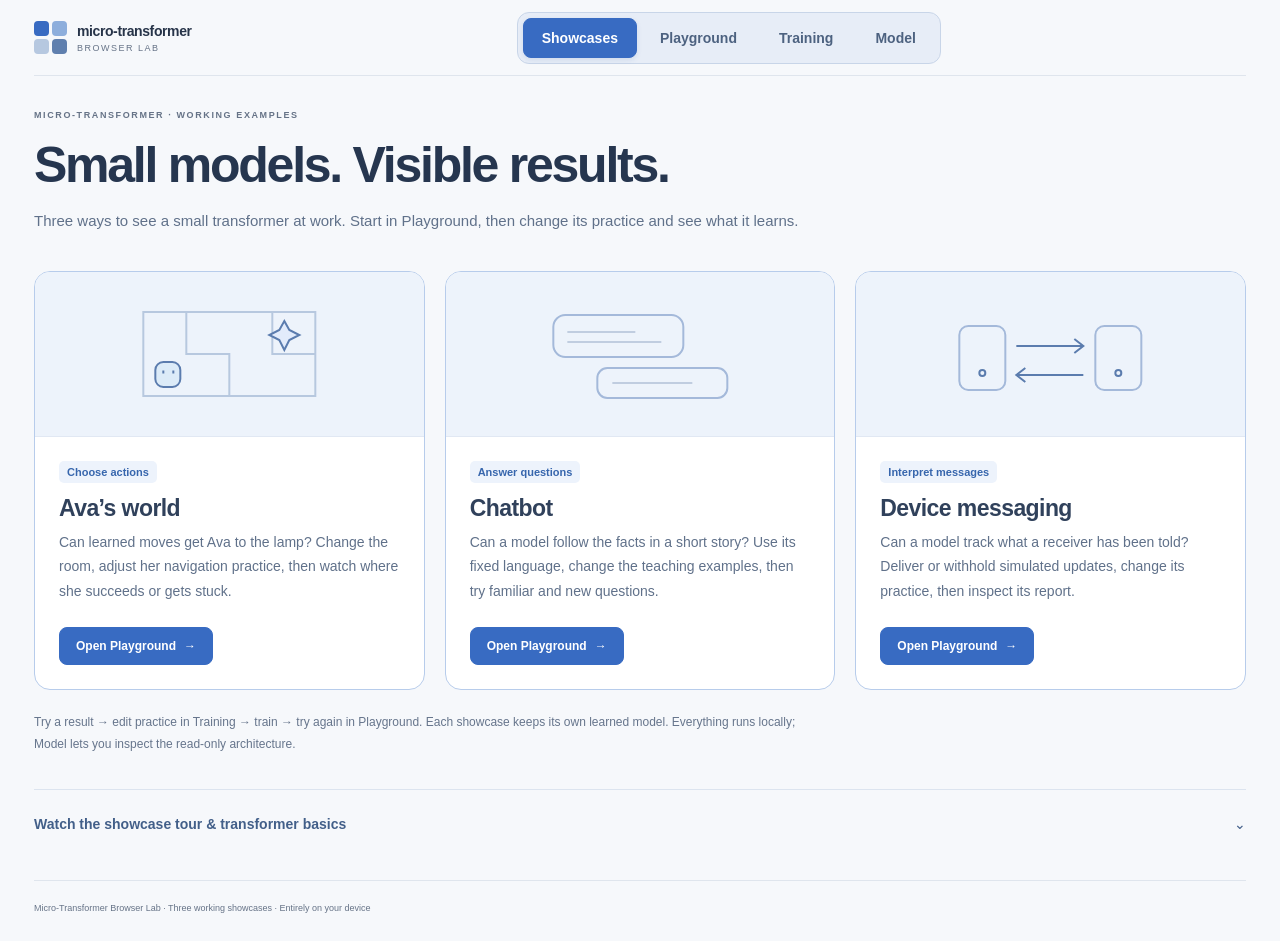
==== lab/index.html @ 68ff6667 "Publish interactive Browser Lab and website entry links" ====
<!doctype html>
<html lang="en">
  <head>
    <meta charset="UTF-8" />
    <meta name="viewport" content="width=device-width, initial-scale=1.0" />
    <meta name="theme-color" content="#f7f7f2" />
    <meta name="description" content="Explore Micro-Transformer showcases. Try Ava in the Playground, modify her training, and inspect the real model entirely in your browser." />
    <title>Micro-Transformer · Browser Lab</title>
    <script type="module" crossorigin src="/lab/assets/index-HKZDzJkI.js"></script>
    <link rel="stylesheet" crossorigin href="/lab/assets/index-1ViUVWSk.css">
  </head>
  <body>
    <div id="app"></div>
    <noscript>This interactive lab needs JavaScript to run the model on your device.</noscript>
  </body>
</html>
---- lab/assets/index-1ViUVWSk.css ----
:root{font-family:ui-sans-serif,-apple-system,BlinkMacSystemFont,Segoe UI,sans-serif;color:#26322d;background:#f7f8f3;font-synthesis:none;--ink:#26322d;--muted:#75806f;--line:#e0e6d9;--orange:#cd5b38;--green:#5e805b;--purple:#8363a3}*{box-sizing:border-box}[hidden]{display:none!important}body{margin:0}button,input,select{font:inherit;color:inherit}button{cursor:pointer}button:disabled{cursor:not-allowed;opacity:.45}button,input,select,summary{outline-offset:4px}button:focus-visible,input:focus-visible,select:focus-visible,summary:focus-visible{outline:3px solid #7a9fc5}.icon{width:18px;height:18px;stroke:currentColor;fill:none;stroke-width:1.7;stroke-linecap:round;stroke-linejoin:round;vertical-align:middle;flex-shrink:0}button .icon{pointer-events:none}.shell{max-width:1440px;margin:auto;padding:0 34px}.topbar{display:flex;align-items:center;gap:34px;height:90px;border-bottom:1px solid var(--line)}.brand{display:flex;align-items:center;gap:10px;font-weight:700;font-size:14px;letter-spacing:-.4px;white-space:nowrap}.brand small{font-size:9px;display:block;color:var(--muted);margin-top:4px;letter-spacing:1.5px;font-weight:500}.logo{height:33px;width:33px;display:grid;grid-template-columns:1fr 1fr;gap:3px;transform:rotate(-7deg)}.logo i{border-radius:4px;background:#dd8967}.logo i:nth-child(2){background:#bba6d5}.logo i:nth-child(3){background:#a8c5af}.logo i:nth-child(4){background:#ebc887}.tabs{display:flex;gap:8px;align-self:stretch;align-items:center;margin:auto}.tabs button{border:1px solid transparent;border-radius:8px;background:none;padding:10px 18px;font-size:13px;display:flex;align-items:center;gap:9px;color:var(--muted);position:relative}.tabs button>span{display:grid;place-items:center;width:20px;height:20px;border-radius:6px;background:#ecf0e5;font-size:10px}.tabs button[aria-selected=true]{background:#fff;border-color:#d9e0d1;color:var(--ink);font-weight:650;box-shadow:0 2px 3px #28322105}.tabs button[aria-selected=true]>span{background:#f8e7db;color:#b36543}.tab-dot{width:6px;height:6px;background:#c57b48;border-radius:50%;position:absolute;right:6px;top:7px}.top-actions{display:flex;align-items:center;gap:9px}.local{font-size:10px;white-space:nowrap;color:#65815b;display:flex;align-items:center;gap:6px;margin-right:8px}.local i,.status-dot{display:inline-block;width:6px;height:6px;background:#86a377;border-radius:50%}.btn{border:1px solid #d7e0ce;background:#fff;border-radius:8px;padding:11px 16px;display:inline-flex;align-items:center;justify-content:center;gap:8px;font-size:12px;font-weight:600;transition:background .15s}.btn:hover:not(:disabled){background:#f0f3e9}.btn.small{padding:8px 11px;font-size:11px}.btn.primary{background:var(--orange);border-color:var(--orange);color:#fff}.btn.primary:hover:not(:disabled){background:#b64b2c}.btn.dark{background:#29372f;color:#fff;border-color:#29372f}.btn.quiet{border-color:transparent;background:transparent;color:var(--muted)}.btn.wide{width:100%}.icon-btn{border:0;background:none;padding:7px;color:var(--muted);border-radius:6px;display:inline-flex}.icon-btn:hover{background:#eaf0e1}.text-btn{border:0;background:transparent;padding:0;color:#6d7d61;font-size:11px;display:inline-flex;align-items:center;gap:5px;text-align:left;line-height:1.6}.text-btn .icon{width:14px;height:14px}.page-intro{display:flex;justify-content:space-between;align-items:center;gap:24px;padding:29px 0 25px}.eyebrow{font-size:9px;letter-spacing:1.6px;font-weight:600;color:#8b957e}.page-intro h1{font-size:32px;letter-spacing:-1.2px;font-weight:550;margin:9px 0}.page-intro p{font-size:13px;line-height:1.7;margin:0;color:var(--muted)}.next{background:#eef2e6;font-size:11px;color:#677a55;border-color:#dce5cf}.busy-notice{padding:11px 15px;background:#f8efdd;border:1px solid #e9dcc3;border-radius:8px;margin-bottom:15px;font-size:11px;line-height:1.7;color:#8c754e}.busy-notice .text-btn{margin-left:6px;color:#8c754e}.panel{border:1px solid var(--line);background:#fff;border-radius:12px;overflow:hidden;box-shadow:0 3px 4px #29382b02}.panel-head{padding:17px 20px;border-bottom:1px solid var(--line);display:flex;justify-content:space-between;align-items:center;gap:12px;min-height:61px}.panel-head h2{font-size:13px;font-weight:650;margin:0;letter-spacing:-.1px}.panel-head p{font-size:10px;color:var(--muted);margin:5px 0 0}.panel-body{padding:23px}.muted{color:var(--muted);font-size:10px;line-height:1.6}.tag{padding:5px 7px;border-radius:5px;background:#f0f4e9;color:#728260;font-size:9px;white-space:nowrap}.build-layout{display:grid;grid-template-columns:245px minmax(0,1fr);gap:20px}.palette{align-self:start}.palette .panel-head{padding:17px;flex-wrap:wrap;gap:5px}.palette .panel-head .muted{font-size:9px}.palette-piece{width:calc(100% - 28px);margin:0 14px 9px;border:1px solid var(--piece-line);background:var(--piece-bg);border-radius:7px;display:flex;align-items:center;gap:10px;padding:13px 11px;min-height:65px;box-shadow:0 2px 0 var(--piece-line);text-align:left;touch-action:pan-y;user-select:none}.palette-piece:first-child{margin-top:17px}.palette-piece>span:first-child{color:var(--piece-ink)}.palette-piece>span:nth-child(2){flex:1}.palette-piece strong{display:block;font-size:11px;line-height:1.4;font-weight:600}.palette-piece small{display:block;color:#7e8975;font-size:9px;margin-top:4px}.palette-piece b{font-size:19px;font-weight:400;color:var(--piece-ink)}.palette-piece:hover:not(:disabled){filter:saturate(1.3)}.task-card{margin:19px 16px 17px;padding-top:16px;border-top:1px solid var(--line)}.task-card>.mini-board{float:left;margin:13px 10px 7px 0;width:35px;height:35px}.task-card>strong{display:block;font-size:12px;margin-top:16px;font-weight:600}.task-card p{font-size:10px;line-height:1.7;color:var(--muted);margin:8px 0 12px;clear:both}.task-card .text-btn{font-size:10px}.drop-remove{outline:2px dashed #d48d6d;outline-offset:3px;background:#fff9f3}.builder-hint{padding:12px 20px;background:#fdfefb;display:flex;align-items:center;gap:7px;border-bottom:1px solid var(--line);font-size:10px;color:#7c8b70}.hint-end{margin-left:auto;font-size:9px;color:#98a38e}.stack-canvas{position:relative;min-height:540px;height:min(820px,calc(100dvh - 290px));overflow:auto;background-color:#f9fbf5;background-image:radial-gradient(#dbe3d2 .75px,transparent .75px);background-size:14px 14px;scrollbar-width:thin;padding:27px 30px 40px}.stack-list{width:100%;max-width:460px;margin:0 auto;padding-bottom:15px}.piece{position:relative;margin:0 0 4px;background:var(--piece-bg);border:1.5px solid var(--piece-line);border-radius:7px;box-shadow:0 2px 0 var(--piece-line);overflow:visible;transition:box-shadow .15s}.piece:before{content:"";position:absolute;top:-2px;left:30px;width:26px;height:7px;border:1.5px solid var(--piece-line);border-top:0;border-radius:0 0 5px 5px;background:#f9fbf5;z-index:3}.piece:after{content:"";position:absolute;left:30px;bottom:-8px;width:26px;height:8px;border:1.5px solid var(--piece-line);border-top:0;border-radius:0 0 5px 5px;background:var(--piece-bg);z-index:5}.piece:first-child{border-radius:20px 20px 7px 7px}.piece:first-child:before,.piece:last-child:after{display:none}.piece:last-child{border-radius:7px 7px 20px 20px}.piece.selected{box-shadow:0 0 0 2px var(--piece-ink),0 3px 0 var(--piece-line)}.piece-header{display:flex;align-items:center;min-height:73px;padding:12px 12px 10px 8px;gap:5px}.piece-grip{border:0;background:transparent;padding:5px 2px;color:var(--piece-ink);cursor:grab;touch-action:none;align-self:stretch}.piece-grip .icon{width:13px;height:18px}.piece-grip:disabled{opacity:.4;cursor:default}.piece-title{border:0;background:transparent;text-align:left;display:flex;align-items:center;gap:11px;padding:0;flex:1;color:inherit;min-width:0}.piece-title>.icon{width:23px;height:23px;color:var(--piece-ink)}.piece-title strong{display:block;font-size:12px;font-weight:650;line-height:1.5}.piece-title small{display:block;font-size:9px;color:#7d8973;margin-top:3px;line-height:1.6}.piece-index{align-self:flex-start;margin-top:3px;font-size:8px;color:var(--piece-ink);opacity:.7}.piece-controls{border-top:1px solid var(--piece-line);margin:0 16px 12px 33px;padding-top:13px}.piece-setting{display:flex;align-items:center;gap:10px;justify-content:space-between;font-size:10px;line-height:1.6;margin-bottom:10px}.piece-setting select{min-width:132px;max-width:210px;border:1px solid var(--piece-line);border-radius:6px;background:#ffffffc7;padding:7px 8px;font-size:10px}.piece-check{display:flex;gap:8px;align-items:center;font-size:10px;margin:9px 0;line-height:1.5}.piece-check input{accent-color:var(--piece-ink);width:15px;height:15px;margin:0}.piece-controls p{font-size:10px;line-height:1.7;color:#76836d;margin:10px 0 0}.piece-advanced{margin-top:6px}.piece-advanced summary{font-size:9px;color:#7b876f;cursor:pointer}.piece-tail{display:flex;align-items:center;justify-content:flex-start;gap:16px;padding:7px 16px 9px 33px;font-size:8px;color:var(--piece-ink);border-top:1px solid var(--piece-line);background:#ffffff24}.piece-actions{padding:8px 14px 11px 32px;display:flex;gap:8px;border-top:1px solid var(--piece-line)}.piece-actions button{padding:4px 7px;border:1px solid var(--piece-line);background:#ffffff75;border-radius:5px;font-size:9px}.piece-actions button:last-child{margin-left:auto}.blue{--piece-bg:#e6eef9;--piece-line:#b3c7e2;--piece-ink:#5e80a7}.purple{--piece-bg:#eee7f8;--piece-line:#cdb9e3;--piece-ink:#8b6aaf}.orange{--piece-bg:#fce9cf;--piece-line:#e6c491;--piece-ink:#b57d42}.cyan{--piece-bg:#e0f0f2;--piece-line:#a3c9d0;--piece-ink:#598e9b}.green{--piece-bg:#e9efda;--piece-line:#bfcc9e;--piece-ink:#7c9254}.builder-footer{padding:14px 18px;display:flex;justify-content:space-between;align-items:center;gap:12px;border-top:1px solid var(--line);font-size:10px;color:var(--muted)}.page-note{font-size:10px;color:#8a967f;text-align:center;margin:14px 0 0}.snap-marker{position:absolute;left:calc(50% - 230px);width:460px;height:3px;background:#85a173;z-index:10;box-shadow:0 0 0 5px #b3c99c55;pointer-events:none;border-radius:4px}.snap-marker span{position:absolute;right:0;top:-22px;background:#6b8b59;color:#fff;border-radius:4px;padding:4px 7px;font-size:9px}.snap-marker.invalid{background:#c88466;box-shadow:0 0 0 5px #ecc8b755}.snap-marker.invalid span{background:#ac6d52}.drag-ghost{position:fixed;left:0;top:0;z-index:100;pointer-events:none}.ghost-piece{background:var(--piece-bg);border:1.5px solid var(--piece-line);border-radius:7px;padding:18px 24px;min-width:245px;box-shadow:0 12px 25px #2b422c25;color:var(--piece-ink);font-size:12px;display:flex;align-items:center;gap:12px}.intro-copy{font-size:12px;line-height:1.8;color:var(--muted);margin:0 0 22px}.training-layout{display:grid;grid-template-columns:320px minmax(0,1fr);gap:20px}.field{font-size:11px;display:flex;align-items:center;justify-content:space-between;gap:12px;margin-bottom:17px;color:#6c7b61;line-height:1.6}.field input,.field select{background:#fbfcf8;border:1px solid #dce4d1;border-radius:6px;padding:9px;font-size:11px;min-width:95px;max-width:170px}.field input{width:95px}.field select{width:160px}.advanced{border-top:1px solid var(--line);border-bottom:1px solid var(--line);padding:13px 0;margin:18px 0 24px}.advanced summary{font-size:11px;color:var(--muted);cursor:pointer}.advanced[open] summary{margin-bottom:20px}.small-copy{font-size:10px;color:var(--muted);line-height:1.8;margin:12px 0}.button-row{display:flex;align-items:center;justify-content:space-between;gap:8px;margin-top:12px}.button-row .btn{flex:1}.teaching-controls .panel-body{padding:23px}.learning-panel .panel-body{padding:25px}.metrics{display:flex;justify-content:space-between;gap:25px;padding:5px 0 20px}.metrics small{display:block;font-size:10px;color:var(--muted);margin-bottom:8px}.metrics strong{font-size:31px;font-weight:550;letter-spacing:-1.3px;font-variant-numeric:tabular-nums}.metrics strong span{font-size:12px;color:#919c86;letter-spacing:0}.progress-track{height:4px;background:#edf1e6;border-radius:4px}.progress-track>div{height:100%;width:0;background:#d28b60;border-radius:4px;transition:width .2s}.chart{position:relative;height:210px;margin:23px 0 8px}.chart>svg{width:100%;height:100%;overflow:visible}.chart-empty{height:100%;display:flex;flex-direction:column;justify-content:center;align-items:center;background:#f9fbf5;border-radius:9px;text-align:center}.chart-empty>span{color:#c6a875;margin-bottom:10px}.chart-empty>span>.icon{width:25px;height:25px}.chart-empty strong{font-size:12px;font-weight:500;color:#93a080}.chart-empty p{font-size:10px;line-height:1.6;color:#a3ad95;padding:0 20px}.chart-legend{display:flex;justify-content:space-between;font-size:9px;color:#8c987e;padding:5px 0}.chart-legend>span:first-child:before{content:"";display:inline-block;width:14px;height:2px;vertical-align:middle;background:var(--orange);margin-right:6px}.training-example{margin-top:24px;padding-top:20px;border-top:1px solid var(--line);display:flex;align-items:center;gap:13px}.mini-board{display:inline-grid;grid-template-columns:repeat(3,1fr);gap:2px;width:35px;height:35px;flex-shrink:0}.mini-board>i{background:#e4eadd;border-radius:2px}.mini-board>i.on{background:#db946e}.training-example strong{font-size:10px;font-weight:600;display:block;margin-bottom:5px}.training-example div>span{display:block;font-size:9px;color:var(--muted)}.training-example>.muted{margin-left:auto;white-space:nowrap;font-size:9px}.training-bottom{display:flex;align-items:center;justify-content:space-between;gap:15px;margin-top:23px}.data-note{font-size:11px;line-height:1.8;color:var(--muted)}.data-note .icon{width:13px;height:13px;margin-right:6px}.play-layout{display:grid;grid-template-columns:310px minmax(0,1fr);gap:20px;max-width:920px;margin:auto}.board{display:grid;grid-template-columns:repeat(3,1fr);gap:8px;aspect-ratio:1;background:#f4f6ed;padding:11px;border:1px solid #e2e8d9;border-radius:12px}.cell{border:1px solid #dce3d1;border-radius:8px;background:#e7ecde;position:relative;box-shadow:0 2px #d0d9c4;transition:background .2s}.cell.on{background:#df936d;border-color:#d28760;box-shadow:0 2px #c17c56}.cell span{position:absolute;left:8px;top:6px;font-size:9px;color:#92a080}.cell.on span{color:#8a563a}.cell.on:after{content:"";position:absolute;top:50%;left:50%;width:7px;height:7px;background:#ffe0c2;border-radius:2px;transform:translate(-50%,-50%)}.input-panel .field{display:block;margin-top:22px;font-size:10px}.input-panel .field select{display:block;max-width:none;width:100%;margin-top:7px;background:#fff}.answer-key{display:flex;justify-content:space-between;align-items:center;padding-top:16px;border-top:1px solid var(--line);font-size:10px;color:var(--muted)}.answer-key strong{color:#5a6d50;font-weight:600}.prediction-panel .panel-body{padding:30px 35px}.prediction-icon{height:42px;width:42px;border-radius:11px;background:#eef3e7;color:#96a47e;display:grid;place-items:center;margin-bottom:15px}.prediction-icon .icon{width:24px;height:24px}.prediction-panel h2#prediction-title{font-size:29px;letter-spacing:-1px;font-weight:550;margin:0 0 10px}.prediction-help{font-size:12px;line-height:1.7;color:var(--muted);min-height:40px;margin:0 0 23px;max-width:400px}.prob-label{display:flex;justify-content:space-between;font-size:11px;color:var(--muted);margin:17px 0 7px}.prob-label strong{color:#4c6141;font-weight:600;font-variant-numeric:tabular-nums}.prob-track{height:7px;background:#edf1e6;border-radius:5px;overflow:hidden}.prob-track>div{height:100%;width:0;background:#8ca575;border-radius:5px;transition:width .3s}.prob-track>#no-bar{background:#c5ab83}.prediction-panel .wide{margin-top:27px}.prediction-panel .small-copy{text-align:center;font-size:9px;margin-top:12px}.disclosure{max-width:920px;margin:18px auto 0}.disclosure>summary{display:flex;justify-content:space-between;align-items:center;gap:10px;cursor:pointer;padding:17px 21px;font-size:12px;font-weight:550;list-style:none}.disclosure>summary:after{content:"+";font-size:18px;font-weight:400;color:#a0ad91}.disclosure[open]>summary:after{content:"−"}.disclosure>summary>.muted{margin-left:auto;font-weight:400;font-size:9px}.disclosure[open]>summary{border-bottom:1px solid var(--line)}.trace-toolbar{display:flex;align-items:center;justify-content:space-between;gap:15px}.trace-toolbar p{font-size:11px;color:var(--muted);line-height:1.6;margin:0}.trace-steps{display:flex;flex-wrap:wrap;gap:7px;margin:18px 0 22px}.trace-step{border:1px solid var(--piece-line);background:var(--piece-bg);font-size:10px;border-radius:6px;padding:8px 10px;display:flex;align-items:center;gap:6px}.trace-step small{opacity:.5}.trace-step.selected{outline:2px solid var(--piece-ink);outline-offset:1px}.trace-step.active{box-shadow:0 0 0 3px #dc7e54}.trace-heading{display:flex;align-items:center;justify-content:space-between;gap:12px;margin:15px 0}.trace-heading h3{font-size:13px;font-weight:600;margin:0}.trace-heading .muted{font-size:9px}.inline-label{display:flex;align-items:center;gap:12px;font-size:10px;color:var(--muted);margin-bottom:15px}.inline-label select{border:1px solid var(--line);background:#fff;border-radius:5px;padding:6px;font-size:10px}.attention-display{display:flex;align-items:center;gap:25px}.attention-matrix{display:grid;grid-template-columns:repeat(10,1fr);gap:3px;width:240px;flex-shrink:0}.attention-matrix>span{aspect-ratio:1;border-radius:2px}.attention-display>p{font-size:11px;line-height:1.8;color:var(--muted);max-width:360px}.tensor{display:grid;gap:3px}.tensor>span{min-height:14px;border-radius:2px}.tokens{display:flex;gap:6px;flex-wrap:wrap}.tokens>span{padding:9px;background:#f2f6e9;border:1px solid var(--line);border-radius:5px;font-size:11px;text-align:center}.tokens small{display:block;font-size:8px;color:var(--muted);margin-top:4px}.scorecards{display:grid;grid-template-columns:1fr 1fr;gap:16px}.scorecards>div{border:1px solid var(--line);border-radius:8px;padding:16px;background:#f8faf4}.scorecards>div:last-child{background:#fcf3e9;border-color:#efdbc3}.scorecards small{display:block;font-size:9px;color:var(--muted)}.scorecards strong{display:block;font-size:29px;font-weight:550;margin:10px 0;letter-spacing:-1px}.scorecards span{font-size:10px;color:var(--muted);display:block;line-height:1.5}.comparison-filter{display:flex;justify-content:space-between;align-items:center;font-size:10px;color:var(--muted);margin-top:20px;gap:10px}.comparison-filter select{font-size:10px;background:#fff;border:1px solid var(--line);border-radius:5px;padding:7px}.comparison-items{display:flex;gap:6px;flex-wrap:wrap;max-height:200px;overflow:auto;margin-top:12px}.example{background:#f1f6e8;border:1px solid #d6e3c6;padding:6px;border-radius:6px}.example.wrong{background:#fbeae0;border-color:#edc7af}.example.changed{box-shadow:inset 0 -3px #ae94c3}.example>.mini-board{width:28px;height:28px;gap:1px}.example .mini-board>i{border-radius:1px}footer{display:flex;align-items:center;justify-content:space-between;gap:15px;border-top:1px solid var(--line);margin:26px 0 0;padding:19px 0 25px;font-size:9px;color:#95a087;line-height:1.8}footer .icon{width:11px;height:11px;vertical-align:middle;margin:0 2px}footer .text-btn{font-size:10px}.toast{position:fixed;bottom:20px;left:50%;transform:translate(-50%);max-width:calc(100% - 30px);background:#2d4232;color:#fff;padding:12px 18px;border-radius:8px;font-size:12px;line-height:1.7;z-index:200;box-shadow:0 7px 30px #1d321e22}.toast.error{background:#95563d}dialog{width:min(610px,calc(100vw - 30px));border:1px solid var(--line);border-radius:14px;padding:0;color:var(--ink);box-shadow:0 30px 100px #1c301f30}dialog::backdrop{background:#243b2b70;backdrop-filter:blur(3px)}.modal-head{display:flex;justify-content:space-between;align-items:center;padding:22px 25px;border-bottom:1px solid var(--line)}.modal-head h2{font-size:20px;font-weight:550;margin:0;letter-spacing:-.5px}.modal-body{padding:24px 25px;font-size:12px;color:var(--muted);line-height:1.85}.modal-body p:first-child{margin-top:0}.modal-body ol{padding-left:21px}.modal-body li{padding-left:5px;margin-bottom:13px}.modal-body strong{color:var(--ink);font-weight:600}.notice{padding:13px 15px;background:#f5f2e7;border-radius:7px;font-size:11px;line-height:1.8}@media(min-width:1450px){.stack-canvas{height:min(740px,calc(100dvh - 290px));min-height:590px}}@media(max-width:1100px){.shell{padding:0 24px}.topbar{gap:14px}.tabs{gap:1px}.tabs button{padding:10px 12px}.local{display:none}.build-layout{grid-template-columns:220px minmax(0,1fr);gap:16px}.hint-end{display:none}.palette-piece strong{font-size:10px}.training-layout{grid-template-columns:290px minmax(0,1fr)}.metrics{gap:15px}.metrics strong{font-size:27px}.metrics small{font-size:9px}.training-example>.muted{display:none}.page-intro h1{font-size:30px}.snap-marker{left:12%;width:76%}}@media(max-width:760px){.shell{padding:0 16px}.topbar{flex-wrap:wrap;justify-content:space-between;height:auto;min-height:108px;padding:15px 0 11px;gap:14px}.brand{font-size:12px}.brand small{font-size:8px}.logo{width:29px;height:29px}.top-actions{gap:6px}.top-actions .btn{font-size:10px;padding:8px}.top-actions .icon-btn{padding:5px}.top-actions .icon-btn .icon{width:16px;height:16px}.tabs{order:3;width:100%;margin:0;justify-content:center}.tabs button{flex:1;justify-content:center;font-size:12px;padding:9px}.tabs button>span{width:18px;height:18px;font-size:9px}.page-intro{padding:22px 0 20px;gap:12px}.page-intro h1{font-size:25px;letter-spacing:-.8px;line-height:1.2}.page-intro p{font-size:11px;line-height:1.8}.page-intro .eyebrow{font-size:8px}.next{font-size:10px;white-space:nowrap;padding:9px}.next .icon{display:none}.build-layout{grid-template-columns:1fr;gap:13px}.palette .panel-head{padding:12px 15px;min-height:44px;flex-wrap:nowrap}.palette .panel-head h2{font-size:11px}.palette #palette{display:flex;gap:7px;overflow:auto;padding:10px 12px 13px;scrollbar-width:thin}.palette-piece{width:145px;min-width:145px;margin:0;min-height:53px;padding:9px;gap:7px}.palette-piece:first-child{margin-top:0}.palette-piece>span:first-child>.icon{width:17px;height:17px}.palette-piece strong{font-size:9px}.palette-piece small{font-size:8px}.palette-piece b{font-size:17px}.task-card{display:none}.builder .panel-head{padding:13px 15px;min-height:55px}.builder .panel-head h2{font-size:12px}.builder .panel-head p{font-size:8px;line-height:1.6;max-width:230px}.builder-hint{padding:10px 14px;font-size:9px}.stack-canvas{min-height:480px;height:calc(100dvh - 230px);max-height:650px;padding:24px 15px 35px}.stack-list{max-width:420px}.piece-header{padding:12px 9px 10px 6px;min-height:73px}.piece-title{gap:8px}.piece-title>.icon{width:20px;height:20px}.piece-title strong{font-size:11px}.piece-title small{font-size:8px}.piece-controls{margin-left:29px;margin-right:13px}.piece-setting{font-size:10px;gap:7px}.piece-setting select{min-width:118px;max-width:190px;font-size:9px;padding:7px 5px}.piece-controls p,.piece-check{font-size:9px}.piece-tail{font-size:8px;padding-left:29px}.piece-actions{padding-left:28px;gap:6px}.piece-actions button{font-size:8px;padding:5px}.builder-footer{padding:12px 14px;font-size:9px}.builder-footer .btn{font-size:9px;padding:8px}.page-note{font-size:9px;line-height:1.6}.training-layout{grid-template-columns:1fr;gap:14px}.teaching-controls .panel-body{padding:18px}.intro-copy{font-size:11px;margin-bottom:18px}.teaching-controls .field{margin-bottom:13px}.advanced{margin-top:12px;margin-bottom:18px}.learning-panel .panel-body{padding:18px}.metrics strong{font-size:26px}.metrics small{font-size:8px;line-height:1.6}.chart{height:170px}.training-example{gap:10px}.training-example strong{font-size:9px}.training-bottom{flex-direction:column;align-items:stretch;gap:14px;margin-top:17px}.data-note{font-size:10px}.training-bottom .btn{align-self:flex-end}.play-layout{grid-template-columns:1fr;gap:14px}.input-panel .panel-body{display:grid;grid-template-columns:145px 1fr;gap:0 15px;padding:17px}.board{grid-column:1;grid-row:1/4;gap:5px;padding:7px}.cell{border-radius:6px}.cell span{font-size:8px;top:4px;left:5px}.cell.on:after{height:5px;width:5px}.input-panel .button-row{grid-column:1;grid-row:4;margin-top:12px}.input-panel .field{grid-column:2;grid-row:1;margin:0 0 8px;font-size:9px}.input-panel .field select{font-size:9px;min-width:0;padding:6px}.answer-key{grid-column:2;grid-row:2;font-size:9px;padding-top:9px;align-self:start}.input-panel .small-copy{grid-column:2;grid-row:3/5;font-size:8px;margin:8px 0 0}.prediction-panel .panel-body{padding:22px}.prediction-panel h2#prediction-title{font-size:26px}.prediction-icon{height:35px;width:35px;margin-bottom:11px}.prediction-icon .icon{width:20px;height:20px}.prediction-help{font-size:11px;min-height:0;margin-bottom:16px}.prob-label{font-size:10px;margin-top:13px}.prediction-panel .wide{margin-top:22px}.disclosure>summary{padding:16px;font-size:11px}.disclosure>summary>.muted{display:none}.disclosure .panel-body{padding:17px}.trace-toolbar{flex-wrap:wrap;gap:10px}.trace-toolbar p{font-size:10px}.trace-steps{gap:6px}.trace-step{font-size:8px;padding:7px}.trace-heading{flex-wrap:wrap;gap:7px}.trace-heading .muted{font-size:8px}.attention-display{gap:14px;align-items:start}.attention-matrix{width:145px;gap:2px}.attention-display>p{font-size:9px;line-height:1.7;margin:0}.tensor{gap:2px}.tensor>span{min-height:10px}.scorecards{gap:10px}.scorecards>div{padding:13px}.scorecards strong{font-size:25px}.scorecards small{font-size:8px}.scorecards span,.comparison-filter{font-size:9px}.comparison-filter select{font-size:9px;padding:6px}.comparison-items{gap:5px}.example{padding:5px}.example>.mini-board{width:25px;height:25px}.small-copy{font-size:9px}.busy-notice,.busy-notice .text-btn{font-size:10px}footer{display:block;font-size:8px;margin-top:21px;padding-top:16px}footer .text-btn{margin-top:7px;font-size:9px}.snap-marker{left:8%;width:84%}.modal-head{padding:18px}.modal-head h2{font-size:18px}.modal-body{padding:18px;font-size:11px}.toast{font-size:11px}}@media(prefers-reduced-motion:reduce){*{animation:none!important;transition:none!important;scroll-behavior:auto!important}}.piece-title:after{content:"⌄";margin-left:auto;margin-right:5px;color:var(--piece-ink);font-size:14px;opacity:.7}.piece-title[aria-expanded=true]:after{transform:rotate(180deg)}.piece.endpoint{background:transparent;border:0;border-radius:0;box-shadow:none}.piece.endpoint.selected{box-shadow:none}.endpoint .piece-header{width:128px;height:128px;min-height:128px;box-sizing:border-box;margin:0 auto;padding:12px 10px;display:flex;flex-direction:column;justify-content:center;gap:7px;border:2px solid var(--piece-line);border-radius:50%;background:var(--piece-bg);box-shadow:0 2px 0 var(--piece-line)}.endpoint.selected .piece-header{box-shadow:0 0 0 2px var(--piece-ink)}.endpoint .piece-title{display:flex;flex:0;flex-direction:column;gap:5px;text-align:center;width:100%}.endpoint .piece-title>.icon{width:24px;height:24px;flex-shrink:0}.endpoint .piece-title:after{display:none}.endpoint .endpoint-label{display:block;font-size:13px;font-weight:750;letter-spacing:1px;text-transform:uppercase;color:var(--piece-ink);margin-bottom:2px}.endpoint .piece-title strong{font-size:10px;font-weight:500}.endpoint .fixed-badge{display:flex;align-items:center;justify-content:center;gap:4px;font-size:9px;color:var(--piece-ink)}.fixed-badge .icon{width:10px;height:10px}.endpoint .piece-controls{margin:15px 0 0;padding:14px;border:1px solid var(--piece-line);border-radius:9px;background:var(--piece-bg)}.piece.endpoint-input{margin-bottom:34px}.piece.endpoint-output{margin-top:34px}.piece.endpoint:before,.piece.endpoint:after{display:none}.piece.endpoint-input:after,.piece.endpoint-output:before{content:"";display:block;position:absolute;left:calc(50% - 1px);width:2px;height:34px;background:#9aa88e;border:0;border-radius:0;z-index:1}.piece.endpoint-input:after{bottom:-34px;top:auto}.piece.endpoint-output:before{top:-34px;bottom:auto}.endpoint+.piece:before,.piece:has(+.endpoint):after{display:none}.piece.endpoint-input:after,.piece.endpoint-output:before{left:calc(50% - 6px);width:12px;background:#7c8f70;clip-path:polygon(42% 0,58% 0,58% 72%,100% 72%,50% 100%,0 72%,42% 72%);pointer-events:none}.piece:not(.endpoint):has(+.piece:not(.endpoint)){margin-bottom:22px}.block-flow-arrow{position:absolute;left:calc(50% - 5px);bottom:-22px;width:10px;height:20px;background:#7c8f70;clip-path:polygon(40% 0,60% 0,60% 65%,100% 65%,50% 100%,0 65%,40% 65%);pointer-events:none}.conn-lab .topbar{gap:22px}.conn-lab .local{margin-right:0}.c-icon{width:19px;height:19px;vertical-align:middle;flex-shrink:0;pointer-events:none}.conn-lab .tabs{margin:auto}.conn-lab h1{font-size:34px}.conn-lab .page-intro p,.conn-lab .panel-head h2{font-size:14px}.conn-lab .panel-head p{font-size:11px}.conn-lab .small-copy{font-size:11px;line-height:1.7}.conn-lab button{touch-action:manipulation}.c-experiment{display:flex;align-items:center;gap:9px;padding-top:19px;font-size:11px;color:#829075}.c-experiment strong{font-size:12px;color:#57694d}.c-experiment>span:not(.c-experiment-dot){padding-left:10px;border-left:1px solid #d7dfce}.c-experiment button{margin-left:auto;padding:5px 0;background:transparent;border:0;font-size:11px;color:#718363;display:flex;gap:6px;align-items:center}.c-experiment button .c-icon{width:14px}.c-experiment-dot{width:7px;height:7px;background:#c59646;border-radius:50%}.conn-lab .page-intro{padding-top:23px}.c-build-layout{display:grid;grid-template-columns:250px minmax(0,1fr);gap:22px}.c-palette{align-self:start}.c-palette .panel-head{flex-wrap:wrap;gap:5px}.c-palette-items{padding:16px 14px 5px;transition:background .15s}.c-palette-piece{display:flex;align-items:center;gap:11px;width:100%;text-align:left;padding:16px 12px;margin-bottom:11px;background:var(--piece-bg);border:1.5px solid var(--piece-line);border-radius:8px;box-shadow:0 2px 0 var(--piece-line);color:var(--piece-ink);touch-action:none}.c-palette-piece strong{display:block;font-size:12px;font-weight:650;color:#354134;line-height:1.5}.c-palette-piece small{display:block;font-size:10px;color:#798571;margin-top:4px}.c-palette-piece b{margin-left:auto;font-size:21px;font-weight:400}.c-repeat-color{--piece-bg:#fff0cf;--piece-line:#dfbc72;--piece-ink:#a97928}.c-task-note{margin:12px 17px 21px;padding-top:20px;border-top:1px solid #e1e6da}.c-task-note h3{font-size:14px;margin:14px 0 8px}.c-task-note p{font-size:12px;line-height:1.8;color:#7a8771}.c-task-note .text-btn{font-size:11px}.c-example-trail{display:flex;align-items:center;justify-content:space-between;gap:6px;margin-top:17px}.c-example-trail b{border-radius:50%;background:#edf1e6;border:1px solid #dce4d0;width:31px;height:31px;display:grid;place-items:center;font-size:12px;color:#70825e}.c-example-trail>span{color:#a6b099}.c-build-canvas{position:relative;padding:28px 24px 36px;background-color:#f9fbf5;background-image:radial-gradient(#dbe3d2 .75px,transparent .75px);background-size:15px 15px;min-height:550px;max-height:calc(100dvh - 285px);overflow:auto;scrollbar-width:thin}.c-model-stack{max-width:490px;margin:0 auto}.c-endpoint{width:117px;height:117px;border-radius:50%;margin:0 auto;display:flex;align-items:center;justify-content:center;flex-direction:column;border:2px solid;gap:4px;box-shadow:0 2px #00000008}.c-input{background:#e6eef9;border-color:#bbcde4;color:#6682a4}.c-output{background:#edf1db;border-color:#c3cfa5;color:#859762}.c-endpoint>span .c-icon{height:21px;width:21px}.c-endpoint strong{text-transform:uppercase;font-size:12px;letter-spacing:1.2px}.c-endpoint small{font-size:9px;color:#697760}.c-endpoint em{display:flex;align-items:center;gap:4px;font-style:normal;font-size:8px;margin-top:3px;opacity:.8}.c-endpoint em .c-icon{width:10px;height:10px}.c-flow{height:30px;position:relative;margin:0 auto;width:12px;background:#829673;clip-path:polygon(42% 0,58% 0,58% 72%,100% 72%,50% 100%,0 72%,42% 72%)}.c-embedding{display:flex;justify-content:space-between;align-items:center;gap:14px;background:#e5edf8;border:1.5px solid #b8cbe2;border-radius:8px;padding:15px 18px;font-size:12px;color:#516d91}.c-embedding>span{display:flex;align-items:center;gap:9px;font-weight:600}.c-embedding label{display:flex;gap:7px;align-items:center;font-size:10px}.conn-lab select{border:1px solid #ccd5c2;border-radius:6px;background:#ffffffb8;padding:7px 8px;font-size:11px;max-width:100%}.c-repeat{position:relative;background:#f8d995;border:2px solid #dfb760;border-radius:12px 12px 12px 8px;box-shadow:0 3px #dfb760}.c-repeat:before{content:"";position:absolute;left:28px;top:-2px;width:29px;height:8px;background:#f9fbf5;border:1.5px solid #dfb760;border-top:0;border-radius:0 0 5px 5px}.c-repeat:after{content:"";position:absolute;left:28px;bottom:-9px;width:29px;height:8px;background:#f8d995;border:1.5px solid #dfb760;border-top:0;border-radius:0 0 5px 5px}.c-repeat-head{display:flex;align-items:center;gap:9px;padding:14px 15px 13px 8px;color:#725422;font-size:15px;min-height:62px}.c-repeat-head>.c-icon{width:23px;height:23px}.c-repeat-head strong{font-weight:650}.c-repeat-head select{border:1px solid #c59a45;border-radius:18px;background:#fff9e7;min-width:53px;text-align:center;font-size:15px;font-weight:700;padding:6px 8px}.c-unwrap{margin-left:auto;align-self:center;border:0;background:transparent;font-size:10px;padding:6px;color:#8e712f}.c-grip{display:flex;align-items:center;justify-content:center;border:0;background:transparent;padding:5px 2px;color:inherit;opacity:.55;cursor:grab;touch-action:none}.c-grip .c-icon{height:18px;width:14px}.c-repeat-cavity{position:relative;background:#fbfcf7;border:1.5px solid #dfb760;border-right:0;border-radius:0 0 0 8px;margin:0 -2px 0 23px;padding:16px 14px 12px 17px;min-height:96px;transition:background .15s}.c-repeat-foot{display:flex;align-items:center;gap:7px;font-size:10px;color:#87662a;padding:12px 13px 11px 24px;min-height:44px}.c-repeat-foot>.c-icon{width:15px;height:15px}.c-repeat-foot>span{display:flex;gap:4px;margin-left:auto}.c-repeat-foot i{display:grid;place-items:center;border-radius:50%;width:18px;height:18px;background:#ffedc2;font-size:8px;font-style:normal;border:1px solid #dfbc72}.c-piece{position:relative;border:1.5px solid var(--piece-line);border-radius:7px;background:var(--piece-bg);box-shadow:0 2px 0 var(--piece-line);margin-bottom:10px;color:var(--piece-ink)}.c-piece:last-child{margin-bottom:5px}.c-piece:before{content:"";position:absolute;left:25px;top:-2px;width:28px;height:7px;background:#fbfcf7;border:1.5px solid var(--piece-line);border-top:0;border-radius:0 0 5px 5px}.c-piece:after{content:"";position:absolute;left:25px;bottom:-8px;width:28px;height:8px;background:var(--piece-bg);border:1.5px solid var(--piece-line);border-top:0;border-radius:0 0 5px 5px;z-index:2}.c-piece-head{display:flex;align-items:stretch;gap:4px;padding:14px 12px 13px 6px;min-height:75px;touch-action:none}.c-piece-title{display:flex;align-items:center;gap:10px;flex:1;border:0;background:transparent;text-align:left;padding:0;color:#34412f;min-width:0}.c-piece-title>.c-icon{height:23px;width:23px;color:var(--piece-ink)}.c-piece-title>span:first-of-type{flex:1}.c-piece-title strong{display:block;font-size:12px;line-height:1.5;font-weight:650}.c-piece-title small{display:block;font-size:10px;color:#7a8771;margin-top:4px}.c-piece-title>span:last-child{color:var(--piece-ink);font-size:15px}.c-selected{box-shadow:0 0 0 2px var(--piece-ink)}.c-piece-settings{margin:0 13px 12px 28px;padding-top:12px;border-top:1px solid var(--piece-line);color:#58684f;font-size:11px}.c-piece-settings>label{display:flex;align-items:center;justify-content:space-between;gap:9px;margin-bottom:8px}.c-piece-settings p{font-size:11px;line-height:1.7;color:#78856e}.c-piece-settings details{margin:11px 0}.c-piece-settings summary{font-size:10px;cursor:pointer}.c-check{display:flex;align-items:center;gap:8px;margin:10px 0}.c-check input{accent-color:#9b8042}.c-piece-actions{display:flex;gap:6px;flex-wrap:wrap;margin-top:12px}.c-piece-actions button{font-size:10px;border:1px solid var(--piece-line);background:#ffffff80;border-radius:5px;padding:5px 7px}.c-piece-actions button:last-child{margin-left:auto}.c-empty-slot{min-height:80px;display:grid;place-items:center;border:2px dashed #d2c39e;border-radius:8px;font-size:12px;color:#9a8d6e}.c-unwrapped{background:#ffffff80;border:1px dashed #ced9c2;border-radius:9px;padding:15px}.c-single-label{display:block;font-size:10px;color:#839079;margin-bottom:17px}.c-drop-active{background:#f0f4dc!important}.c-insertion{box-shadow:0 -4px #97af6b!important}.c-remove-zone{background:#f7e8df}.c-drag-ghost{position:fixed;left:0;top:0;z-index:20000;pointer-events:none;background:#fff1cd;border:2px solid #d8b366;border-radius:9px;padding:17px 22px;color:#74582c;font-size:13px;box-shadow:0 10px 24px #28322126}.c-pass-scores{display:flex;gap:10px;flex-wrap:wrap;margin-top:22px}.c-pass-scores>div{flex:1;min-width:75px;padding:14px 12px;background:#f5f7f0;border:1px solid #e4e9dc;border-radius:8px}.c-pass-scores small,.c-pass-scores span{display:block;font-size:10px;color:#849177}.c-pass-scores strong{display:block;font-size:23px;font-weight:550;margin:7px 0;color:#5c7452}.c-pass-scores span{font-size:9px}.c-teaching-example{display:flex;gap:14px;align-items:center;border-top:1px solid #e4e9db;margin-top:23px;padding-top:19px}.c-teaching-symbol{display:grid;place-items:center;width:44px;height:44px;background:#fff1d1;border-radius:10px;flex-shrink:0;color:#ad8338}.c-teaching-example strong{font-size:12px;font-weight:600}.c-teaching-example p{font-size:11px;line-height:1.8;color:#87927e;margin:6px 0 0}.c-play-layout{display:grid;grid-template-columns:minmax(0,1fr) minmax(0,1fr);gap:22px}.c-map-panel .panel-body{padding:19px 22px}.c-map-controls{display:flex;align-items:center;justify-content:space-between;gap:12px}.c-map-controls label{display:flex;align-items:center;gap:7px;font-size:11px;color:#68785e}.c-map{max-width:420px;margin:0 auto}.c-map svg{display:block;width:100%;height:auto;max-height:330px;overflow:visible}.c-map-node{cursor:pointer;outline:none}.c-map-node circle{fill:#f6f8f1;stroke:#b9c8aa;stroke-width:1.8}.c-map-node text{fill:#6f8360;font-size:15px;font-weight:600;pointer-events:none}.c-map-node:focus-visible circle{stroke:#6d94bc;stroke-width:4}.c-map-node.c-start-node circle{fill:#e4edf8;stroke:#a8bdd7;stroke-width:2.4}.c-map-node.c-start-node text{fill:#6682a4}.c-map-node.c-predicted-node circle{fill:#eee5f7;stroke:#a98bc7;stroke-width:3}.c-map-node text.c-start-word{font-size:8px;letter-spacing:1px;fill:#7188a5}.c-map-caption{font-size:10px;text-align:center;color:#8e9985;margin:5px 0 18px;line-height:1.7}.c-edit-map{border-top:1px solid #e5eadd;padding-top:13px}.c-edit-map summary{font-size:11px;color:#7b896d;cursor:pointer}.c-map-edit{display:grid;grid-template-columns:repeat(3,1fr);gap:12px;margin-top:14px}.c-map-edit label{display:flex;gap:7px;align-items:center;font-size:11px;color:#7d8b70}.c-map-edit b{color:#647957}.c-map-edit select{flex:1}.c-run-question{font-size:14px;line-height:1.7;color:#6d7f61;margin:0 0 22px}.c-pass-rail{display:flex;gap:8px;align-items:center;flex-wrap:wrap;margin-bottom:25px}.c-pass-rail button{position:relative;min-width:45px;flex:1;border:1px solid #dce4d1;border-radius:8px;background:#f7f9f3;padding:9px 6px;max-width:70px;color:#859379}.c-pass-rail button small{display:block;font-size:7px;letter-spacing:.8px;margin-bottom:4px}.c-pass-rail button strong{font-size:16px;font-weight:550}.c-pass-rail .c-active-pass{background:#fce9c5;border-color:#d9b76c;color:#927135;box-shadow:0 0 0 1px #d9b76c}.c-current-pass{display:flex;align-items:center;gap:19px;margin:0 0 20px;min-height:95px}.c-choice{display:grid;place-items:center;width:84px;height:84px;border-radius:50%;background:#eee5f7;color:#9072ad;border:2px solid #c8b1dd;font-size:37px;font-weight:550;flex-shrink:0}.c-start-choice{background:#e5edf7;border-color:#bdcde2;color:#7894b4}.c-current-pass h2{font-size:23px;font-weight:550;letter-spacing:-.5px;margin:8px 0}.c-current-pass p{font-size:11px;color:#87927d;line-height:1.7;margin:0}.c-probabilities{display:grid;grid-template-columns:1fr 1fr;gap:13px 19px;margin:22px 0}.c-probabilities>div,.c-attention-bars>div{display:flex;align-items:center;gap:8px;font-size:11px}.c-probabilities>div>span{font-weight:600;color:#7e8d71}.c-probabilities i,.c-attention-bars i{display:block;height:6px;background:#f0f2e9;border-radius:4px;flex:1;overflow:hidden}.c-probabilities b{display:block;height:100%;min-width:0;background:#b7a0cf;border-radius:4px}.c-probabilities small{font-size:10px;width:28px;text-align:right;color:#8d9883}.c-run-actions{display:flex;gap:9px;align-items:center;margin-top:24px}.c-run-actions .btn{flex:1;padding:11px 10px}.c-run-panel .small-copy{min-height:55px;margin-top:18px}.c-inside-panel{margin-top:21px}.c-inside-grid{display:grid;grid-template-columns:1fr 1fr;gap:40px}.c-inside-grid h3{font-size:13px;font-weight:600;color:#596c4e;margin:0 0 16px}.c-inspector-top{display:flex;align-items:center;gap:8px;flex-wrap:wrap;margin-bottom:14px}.c-inspector-top h3{margin:0 auto 0 0}.c-inspector-top label{font-size:10px;color:#8a947f;display:flex;align-items:center;gap:5px}.c-inspector-top select{padding:3px 5px;font-size:10px}.c-attention-bars{display:grid;grid-template-columns:1fr 1fr;gap:15px 22px}.c-attention-bars>div>span{white-space:nowrap;color:#7e8c72;font-size:10px}.c-attention-bars small{font-size:9px;color:#8a967e;width:26px;text-align:right}.c-attention-bars b{display:block;height:100%;background:#ad91c6;border-radius:4px}.c-state-bars{display:flex;gap:4px;align-items:center;height:83px;padding:10px;background:#f8faf4;border:1px solid #e4eadd;border-radius:7px}.c-state-bars>span{position:relative;flex:1;height:100%;background:#eef1e7;border-radius:2px;overflow:hidden}.c-state-bars i{position:absolute;bottom:0;left:0;width:100%;height:var(--value);background:var(--bar);min-height:1px}.c-numbers summary{font-size:10px;color:#7c8e6b;cursor:pointer}.c-numbers code{display:block;font-size:10px;line-height:1.8;color:#829171;overflow-wrap:anywhere;margin-top:10px}.c-pass-operation{display:flex;gap:8px;align-items:center;font-size:10px;line-height:1.7;color:#9a804a;border-top:1px solid #e5eadd;margin-top:20px;padding-top:15px}.c-pass-operation .c-icon{width:15px;height:15px}.c-inside-empty{color:#87957b;font-size:12px;line-height:1.8;padding:10px 0}.c-answer-trail{display:flex;align-items:center;gap:12px;flex-wrap:wrap}.c-answer-trail>div{display:flex;flex-direction:column;align-items:center;gap:8px}.c-answer-trail small{font-size:9px;color:#8f9a84}.c-answer-trail b{display:grid;place-items:center;border:1px solid #d3dec5;background:#f0f4e8;border-radius:50%;width:39px;height:39px;color:#7e9367;font-weight:600}.c-answer-trail>span{font-size:19px;color:#a7b299;margin-top:18px}.c-comparison-scores{display:flex;gap:12px;flex-wrap:wrap;margin-top:20px}.c-comparison-scores>div{padding:15px;flex:1;min-width:95px;background:#f4f7ed;border:1px solid #e0e8d5;border-radius:8px}.c-comparison-scores small,.c-comparison-scores span{display:block;font-size:10px;color:#8a987a}.c-comparison-scores strong{display:block;font-size:26px;font-weight:550;margin:7px 0;color:#6e8758}.c-footer-actions{display:flex;gap:19px}.c-back-to-connections{margin-top:20px;background:#fff0ce;color:#957239;border-color:#e5cb94}.conn-lab .chart-empty .c-icon{height:27px;width:27px}.conn-lab .metrics{gap:22px}.conn-lab .metrics small{font-size:10px}.conn-lab .metrics strong{font-size:31px}.conn-lab .intro-copy{font-size:12px}.conn-lab .chart-legend{font-size:10px}@media(min-width:1450px){.c-build-canvas{max-height:calc(100dvh - 290px)}}@media(max-width:1100px){.c-build-layout{grid-template-columns:220px minmax(0,1fr);gap:16px}.c-palette-piece{gap:7px;padding:14px 10px}.c-palette-piece strong{font-size:11px}.conn-lab .topbar{gap:13px}.conn-lab .metrics strong{font-size:25px}.conn-lab .metrics small{font-size:9px}.c-play-layout{gap:16px}.c-map-controls{flex-wrap:wrap}.c-current-pass{gap:13px}.c-current-pass h2{font-size:21px}.c-choice{width:70px;height:70px;font-size:31px}.c-run-actions{flex-wrap:wrap}.c-inside-grid{gap:25px}.c-attention-bars{grid-template-columns:1fr}}@media(max-width:760px){.conn-lab h1{font-size:28px}.conn-lab .page-intro p{font-size:12px}.c-experiment{flex-wrap:wrap;padding-top:15px;gap:7px}.c-experiment>span:not(.c-experiment-dot){display:none}.c-experiment button{font-size:9px}.c-build-layout{grid-template-columns:1fr;gap:13px}.c-palette .panel-head{min-height:45px;padding:13px 15px}.c-palette-items{display:grid;grid-template-columns:repeat(3,minmax(0,1fr));gap:8px;padding:12px}.c-palette-piece{display:flex;flex-wrap:wrap;justify-content:center;text-align:center;gap:6px;padding:11px 5px;margin:0;min-height:100px}.c-palette-piece>.c-icon{width:18px;height:18px}.c-palette-piece>span{width:100%}.c-palette-piece strong{font-size:10px}.c-palette-piece small{font-size:8px;line-height:1.6}.c-palette-piece>b{display:none}.c-task-note{display:none}.c-build-canvas{padding:23px 16px 30px;min-height:500px;max-height:690px}.c-builder .panel-head{padding:14px}.c-builder .panel-head p{font-size:9px}.c-builder .builder-hint{font-size:9px;padding:10px 14px}.c-embedding{padding:12px;gap:8px;flex-wrap:wrap;font-size:11px}.c-embedding>span{gap:6px}.c-embedding label{font-size:9px}.c-embedding select{font-size:10px}.c-repeat-head{padding:12px 8px 11px 5px;gap:6px;font-size:13px}.c-repeat-head>.c-icon{width:20px;height:20px}.c-repeat-head select{font-size:13px;min-width:43px;padding:5px 6px}.c-unwrap{font-size:9px;padding:5px}.c-repeat-cavity{margin-left:17px;padding:14px 9px 11px 10px}.c-piece-head{padding:13px 8px 12px 4px;min-height:74px}.c-piece-title{gap:6px}.c-piece-title>.c-icon{width:19px;height:19px}.c-piece-title strong{font-size:11px}.c-piece-title small{font-size:9px}.c-piece-settings{margin-left:13px;font-size:10px}.c-piece-settings p{font-size:10px}.c-piece-actions{gap:5px}.c-piece-actions button{font-size:9px;padding:5px}.c-repeat-foot{padding:11px 9px 11px 17px;gap:5px;font-size:8px;flex-wrap:wrap}.c-repeat-foot>span{gap:3px}.c-repeat-foot i{width:15px;height:15px;font-size:7px}.c-play-layout{grid-template-columns:1fr}.c-map-panel .panel-body{padding:17px}.c-map svg{max-height:285px}.c-map-controls label,.c-map-controls select{font-size:10px}.c-map-caption{font-size:9px}.c-map-edit{gap:9px}.c-run-panel .panel-body{padding:18px}.c-pass-rail{gap:6px}.c-pass-rail button{min-width:32px;padding:8px 3px}.c-pass-rail button small{font-size:6px;letter-spacing:.3px}.c-current-pass h2{font-size:22px}.c-current-pass p{font-size:10px}.c-run-question{font-size:12px}.c-run-panel .small-copy{min-height:0}.conn-lab .small-copy{font-size:10px}.c-inside-grid{grid-template-columns:1fr;gap:23px}.c-attention-bars{grid-template-columns:1fr 1fr;gap:13px}.c-state-bars{gap:3px}.c-pass-operation{font-size:9px;align-items:flex-start}.c-footer-actions{margin-top:9px}.c-pass-scores{gap:7px}.c-pass-scores>div{padding:12px 9px;min-width:70px}.c-pass-scores small{font-size:9px}.c-pass-scores span{font-size:8px}.c-pass-scores strong{font-size:21px}.c-teaching-example{gap:11px;align-items:flex-start}.c-teaching-example strong{font-size:11px}.c-teaching-example p{font-size:10px}.conn-lab .metrics{gap:13px}.conn-lab .metrics small{font-size:8px}.conn-lab .metrics strong{font-size:26px}.conn-lab .panel-head .muted{font-size:8px}.conn-lab .chart-legend{font-size:9px}.c-comparison-scores{gap:8px}.c-comparison-scores>div{padding:12px;min-width:80px}.c-comparison-scores small,.c-comparison-scores span,.conn-lab .data-note{font-size:9px}.c-back-to-connections{font-size:10px}.c-answer-trail{gap:8px}.c-answer-trail b{height:33px;width:33px}}@media(prefers-reduced-motion:reduce){.c-palette-items,.c-repeat-cavity{transition:none}}.c-palette-items{position:relative}.c-remove-zone:before{content:"Release to remove";position:absolute;inset:6px;z-index:4;display:grid;place-items:center;pointer-events:none;background:#fbede5ed;color:#a56f4f;border:2px dashed #d5a98b;border-radius:9px;font-size:13px}.c-expert-color{--piece-bg:#e4eee4;--piece-line:#a4bfa2;--piece-ink:#668e66}.c-if-block>.c-piece-head{min-height:73px}.c-if-paths{padding:0 0 10px 20px}.c-if-condition{display:flex;align-items:center;gap:6px;color:#597c57;font-size:12px;font-weight:650;padding:7px 13px 9px 0;flex-wrap:wrap}.c-if-condition>span{background:#f4f9f0;border:1px solid #afc7a7;padding:5px 10px;border-radius:20px;font-size:10px;font-weight:500;color:#6f8566}.c-expert-slot{position:relative;background:#fafcf7;border:1.5px solid #a9c2a3;border-right:0;border-radius:0 0 0 8px;padding:12px;margin-right:-1.5px}.c-expert-operation{display:flex;align-items:center;gap:8px;padding:10px 11px;background:var(--expert-bg);border:1px solid var(--expert-line);border-radius:7px 7px 0 0;color:var(--expert-ink)}.c-expert-operation strong{font-size:11px;font-weight:650}.c-expert-operation small{margin-left:auto;font-size:9px;opacity:.8}.c-expert-a{--expert-bg:#e5ecf9;--expert-line:#b7c7e4;--expert-ink:#708bb2}.c-expert-b{--expert-bg:#f6e8e1;--expert-line:#ddbea9;--expert-ink:#b18161}.c-expert-settings{display:flex;flex-wrap:wrap;gap:9px 14px;background:var(--expert-bg);border:1px solid var(--expert-line);border-top:0;border-radius:0 0 7px 7px;padding:0 11px 12px}.c-expert-settings label{display:flex;align-items:center;justify-content:space-between;gap:6px;font-size:9px;color:var(--expert-ink);flex:1;min-width:105px}.c-expert-settings select{padding:5px;font-size:9px;border-color:var(--expert-line);max-width:100px;flex:1}.c-if-end{padding:10px 10px 0 0;font-size:9px;color:#7c9876}.c-if-block>.c-piece-settings{margin-top:4px}.c-expert-drop{box-shadow:inset 0 0 0 3px #8bab6d;background:#f1f6df}.c-pass-scores em{font-size:9px;color:#7f8c73;font-style:normal;display:block;margin-top:9px;padding-top:8px;border-top:1px solid #e1e7d8}.c-routing{border:1px solid #dce7d5;border-radius:9px;background:#f8faf5;padding:13px 12px;margin-top:21px}.c-routing-label{display:flex;align-items:center;gap:10px;justify-content:space-between;color:#718366;font-size:10px;margin-bottom:16px}.c-routing-label>strong{font-size:11px;font-weight:600}.c-routing-label>span{display:flex;align-items:center;gap:5px}.c-routing-label .c-icon{width:15px;height:15px}.c-route-branches{position:relative;display:grid;grid-template-columns:1fr 1fr;gap:13px;padding-top:13px}.c-route-branches:before{content:"";position:absolute;top:0;left:25%;width:50%;height:12px;border:1.5px solid #c7d3be;border-bottom:0;border-radius:5px 5px 0 0}.c-route-path{position:relative;background:#fff;border:1.5px solid #e0e6d8;border-radius:8px;display:flex;flex-direction:column;padding:10px 12px;gap:4px;color:#9ba68f;opacity:.7}.c-route-path>small{font-size:7px;letter-spacing:1px}.c-route-path>strong{font-size:13px;font-weight:600}.c-route-path>span{font-size:10px}.c-route-path>b{font-size:9px;font-weight:500;margin-top:3px;display:flex;gap:4px;align-items:center}.c-route-selected{opacity:1;box-shadow:0 0 0 1px var(--selected-line)}.c-route-a{--selected-line:#aec1df;--selected-bg:#e7eef9;--selected-ink:#6989b5}.c-route-b{--selected-line:#d5b69c;--selected-bg:#f8e9df;--selected-ink:#b7835e}.c-route-selected{border-color:var(--selected-line);background:var(--selected-bg);color:var(--selected-ink)}.c-route-selected>b:before{content:"✓";font-weight:700}.c-routing>p{font-size:9px;line-height:1.7;color:#8e9b83;margin:12px 0 0}.c-routing-controls{margin-top:12px;color:#7f8f71}.c-routing-controls>summary{cursor:pointer;font-size:10px}.c-routing-controls>label{display:flex;align-items:center;justify-content:space-between;gap:9px;font-size:10px;margin-top:12px}.c-routing-controls select{font-size:10px;max-width:80%}.c-run-panel .c-routing-controls .small-copy{min-height:0;margin:9px 0 0;font-size:9px}.c-pass-rail button em{display:block;font-style:normal;font-size:8px;margin-top:5px;color:#7f946f}.c-pass-rail .c-active-pass em{color:#9d803f}@media(max-width:1100px){.c-expert-settings{gap:8px}.c-expert-settings label{min-width:100%}.c-expert-settings select{max-width:130px}.c-routing-label>strong{font-size:10px}.c-route-path{padding:10px}.c-route-path>span{font-size:9px}.c-routing{padding:12px 10px}}@media(max-width:760px){.c-palette-items{grid-template-columns:repeat(2,minmax(0,1fr))}.c-palette-piece{min-height:95px}.c-if-paths{padding-left:14px}.c-if-condition{font-size:11px;padding-top:7px;padding-bottom:8px;gap:5px}.c-if-condition>span{font-size:9px;padding:4px 7px}.c-expert-slot{padding:10px}.c-expert-operation{padding:10px 9px;gap:6px}.c-expert-operation strong{font-size:10px}.c-expert-operation .c-icon{width:15px;height:15px}.c-expert-operation small{font-size:8px}.c-expert-settings{padding:0 9px 10px;gap:8px}.c-expert-settings label{font-size:9px;min-width:100%}.c-expert-settings select{font-size:9px;max-width:120px}.c-if-end{font-size:8px}.c-route-path>strong{font-size:12px}.c-route-path>span{font-size:9px}.c-routing-label>strong{font-size:10px}.c-routing-controls select{font-size:9px}.c-pass-scores em{font-size:8px}}.c-play-layout{align-items:start}.c-guides{margin:0 0 22px;--guide-ink:#765b9b;--guide-line:#d9cae8;--guide-bg:#f1eaf8}.c-guide-purple{--guide-ink:#765b9b;--guide-line:#d9cae8;--guide-bg:#f1eaf8}.c-guide-gold{--guide-ink:#967023;--guide-line:#e7ce95;--guide-bg:#fff2d5}.c-guide-green{--guide-ink:#54794f;--guide-line:#bbd0b3;--guide-bg:#eaf3e5}.c-guide-blue{--guide-ink:#526f98;--guide-line:#c2d2e8;--guide-bg:#eaf0fa}.c-guide-rose{--guide-ink:#a16751;--guide-line:#e4c2b1;--guide-bg:#faede5}.c-guide-invitation{display:flex;align-items:center;gap:14px;background:#f2f5eb;border:1px solid #dbe4ce;border-radius:12px;padding:16px 20px}.c-guide-invitation-icon{display:grid;place-items:center;width:40px;height:40px;background:#e4ecd9;border-radius:11px;color:#70865e;flex-shrink:0}.c-guide-invitation strong{font-size:13px;color:#536746;font-weight:600}.c-guide-invitation p{font-size:11px;color:#7a886f;margin:5px 0 0}.c-guide-invitation>.btn{margin-left:auto;flex-shrink:0}.conn-lab .c-guide-dialog{width:min(900px,calc(100vw - 32px));max-width:900px;max-height:90dvh;padding:0;border:1px solid #d5dfca;border-radius:18px;color:#43533c;background:#fcfdf8;box-shadow:0 25px 90px #25371c30}.c-guide-dialog::backdrop{background:#1f302970;backdrop-filter:blur(5px)}.c-guide-dialog-head{display:flex;align-items:flex-start;justify-content:space-between;gap:20px;padding:28px 30px 22px;border-bottom:1px solid #e4e9dc;background:#f8faf2}.c-guide-dialog-head h2{font-size:28px;letter-spacing:-.8px;font-weight:550;margin:10px 0;color:#425838;outline:none}.c-guide-dialog-head p{font-size:13px;line-height:1.7;color:#76856a;margin:0}.c-guide-dialog-head .text-btn{font-size:11px;margin-bottom:2px}.c-guide-grid{display:grid;grid-template-columns:repeat(6,minmax(0,1fr));gap:15px;padding:24px 30px 12px}.c-guide-card{grid-column:span 2;display:flex;flex-direction:column;align-items:stretch;text-align:left;border:1px solid var(--guide-line);background:#fff;border-radius:12px;padding:18px;color:var(--guide-ink);transition:transform .15s,box-shadow .15s;min-width:0}.c-guide-card:nth-child(n+4){grid-column:span 3}.c-guide-card:hover{transform:translateY(-3px);box-shadow:0 7px 20px #41563312}.c-guide-card:focus-visible{outline:3px solid var(--guide-ink);outline-offset:3px}.c-guide-card-top{display:flex;align-items:center;gap:9px}.c-guide-card-top>span{width:30px;height:30px;border-radius:8px;background:var(--guide-bg);display:grid;place-items:center}.c-guide-card-top small{font-size:8px;letter-spacing:1px}.c-guide-card-top>.c-icon{margin-left:auto;width:15px}.c-guide-visual{display:flex;align-items:center;justify-content:center;min-height:80px;margin:17px 0;background:var(--guide-bg);border-radius:8px;font-size:26px;letter-spacing:4px;color:var(--guide-ink);font-weight:500}.c-guide-card>strong{font-size:16px;font-weight:600;letter-spacing:-.2px;color:#405138}.c-guide-teaser{font-size:12px;line-height:1.7;margin:9px 0 19px;color:#75846b;flex:1}.c-guide-card-foot{display:flex;justify-content:space-between;gap:8px;font-size:9px;padding-top:12px;border-top:1px solid var(--guide-line)}.c-guide-card-foot>span{white-space:nowrap}.c-guide-gallery-note{padding:0 30px 24px;margin:8px 0 0;font-size:11px;line-height:1.8;color:#829076}.c-guide-detail{padding:24px 30px 28px}.c-guide-detail-intro{display:flex;gap:13px;align-items:center;padding:14px 18px;background:var(--guide-bg);border-radius:10px;color:var(--guide-ink)}.c-guide-detail-intro>span{display:grid;place-items:center}.c-guide-detail-intro p{font-size:12px;line-height:1.8;margin:0}.c-guide-steps{list-style:none;counter-reset:guide;padding:0;margin:18px 0}.c-guide-steps>li{counter-increment:guide;position:relative;display:flex;align-items:flex-start;gap:12px;padding:15px 0 15px 37px;border-bottom:1px solid #e8ecdf}.c-guide-steps>li:before{content:counter(guide);position:absolute;left:0;top:14px;width:24px;height:24px;border-radius:50%;background:var(--guide-bg);color:var(--guide-ink);display:grid;place-items:center;font-size:11px}.c-guide-tab{display:inline-block;border:1px solid #dbe3d1;border-radius:5px;font-size:9px;color:#6b7f5b;background:#f7f9f1;padding:4px 7px;white-space:nowrap}.c-guide-steps strong{font-size:13px;font-weight:600}.c-guide-steps p{font-size:12px;line-height:1.85;color:#77866d;margin:5px 0 0}.c-guide-observe{padding:17px 19px;background:var(--guide-bg);border:1px solid var(--guide-line);border-radius:10px;color:var(--guide-ink)}.c-guide-observe>strong{font-size:10px;text-transform:uppercase;letter-spacing:1.1px}.c-guide-observe p{font-size:13px;line-height:1.8;margin:7px 0}.c-guide-observe small{display:block;font-size:11px;line-height:1.8;opacity:.9}.c-guide-detail-footer{display:flex;align-items:center;gap:22px;justify-content:space-between;margin-top:21px}.c-guide-detail-footer p{max-width:400px;font-size:11px;line-height:1.8;color:#7b8972;margin:0}.c-guide-detail-footer .btn{flex-shrink:0}.c-guide-active{border:1px solid var(--guide-line);border-radius:12px;background:#fff}.c-guide-heading{display:flex;align-items:center;gap:10px;padding:10px 17px;border-bottom:1px solid var(--guide-line);border-radius:12px 12px 0 0;background:var(--guide-bg);color:var(--guide-ink)}.c-guide-heading>span:first-child{display:grid;place-items:center}.c-guide-heading>strong{font-size:12px;font-weight:600}.c-guide-count{font-size:10px;margin-left:auto}.c-guide-heading .text-btn{font-size:10px;color:inherit}.c-guide-heading .icon-btn{width:25px;height:25px;font-size:11px;color:inherit}.c-guide-current{display:flex;align-items:flex-start;gap:13px;padding:18px 20px 12px}.c-guide-current h2{font-size:16px;font-weight:550;color:#4c6140;margin:0;outline:none}.c-guide-current p{font-size:12px;line-height:1.8;color:#77866c;margin:7px 0 0;max-width:760px}.c-guide-controls{display:flex;align-items:center;gap:11px;padding:0 20px 17px;flex-wrap:wrap}.c-guide-reset-note{font-size:9px;color:#96836a}.c-guide-navigation{display:flex;gap:7px;margin-left:auto}.c-guide-active>.c-guide-observe{margin:0 20px 17px}.c-guide-feedback{font-size:12px;line-height:1.8;color:#7c6c4a}.c-guide-feedback:empty{display:none}.c-guide-target{outline:3px solid #b093cf!important;outline-offset:5px;scroll-margin:30px}@media(max-width:760px){.c-guide-invitation{padding:14px;gap:10px;flex-wrap:wrap}.c-guide-invitation strong{font-size:12px}.c-guide-invitation p{font-size:10px}.c-guide-invitation>.btn{margin-left:50px;font-size:11px}.c-guide-invitation-icon{width:34px;height:34px}.c-guide-dialog-head{padding:21px 18px 17px}.c-guide-dialog-head h2{font-size:25px}.c-guide-dialog-head p{font-size:12px}.c-guide-grid{grid-template-columns:1fr;padding:18px;gap:13px}.c-guide-card,.c-guide-card:nth-child(n+4){grid-column:auto;padding:16px}.c-guide-visual{min-height:60px;margin:12px 0}.c-guide-teaser{margin-bottom:12px}.c-guide-gallery-note{padding:0 18px 20px}.c-guide-detail{padding:18px}.c-guide-steps>li{flex-wrap:wrap;gap:8px;padding-left:33px}.c-guide-steps>li>div{width:100%}.c-guide-steps p{font-size:11px}.c-guide-observe{padding:14px}.c-guide-detail-footer{flex-wrap:wrap;gap:12px}.c-guide-detail-footer>.btn{width:100%}.c-guide-heading{padding:10px;gap:6px;flex-wrap:wrap}.c-guide-heading>strong{font-size:11px}.c-guide-heading>.c-icon{width:16px}.c-guide-count{font-size:9px}.c-guide-current{padding:15px 13px 12px;gap:9px}.c-guide-current h2{font-size:14px}.c-guide-current p{font-size:11px}.c-guide-controls{padding:0 13px 14px;gap:9px}.c-guide-controls>.btn{font-size:10px}.c-guide-reset-note{font-size:9px}.c-guide-navigation{width:100%;justify-content:space-between;margin:4px 0 0}.c-guide-active>.c-guide-observe{margin:0 13px 14px}}@media(prefers-reduced-motion:reduce){.c-guide-card{transition:none}}.device-flow{display:grid;grid-template-columns:1fr 28px 1.15fr 28px 1fr;gap:6px;align-items:center;margin:26px 0}.device-node{text-align:center;border:1px solid #ccd8eb;background:#f5f8fc;border-radius:13px;padding:18px 8px;min-width:0}.device-node small{font-size:9px;letter-spacing:1px;color:#667b99}.device-node h3{font-size:15px;margin:10px 0}.device-node p{font-size:12px;line-height:1.6;overflow-wrap:anywhere;color:#526a8b;min-height:38px;margin-bottom:0}.device-symbol{display:block;font-size:29px;color:#426eb2;margin-bottom:12px}.device-model{background:#eaf1ff}.device-wire{font-size:26px;text-align:center;color:#8095b5}.device-controls{display:flex;gap:22px;align-items:center;flex-wrap:wrap}.device-delivery{display:flex;gap:9px;font-size:13px;align-items:center}.device-stream ol{padding-left:22px;font-size:13px;line-height:2}.device-layout{grid-template-columns:minmax(0,1.7fr) minmax(280px,1fr)}@media(max-width:900px){.device-layout{grid-template-columns:1fr}}@media(max-width:500px){.device-flow{grid-template-columns:1fr}.device-wire{transform:rotate(90deg)}.device-node{padding:12px}.device-node p{min-height:0}}#device-chat-error{color:#9e3543;line-height:1.5}#device-chat-progress{width:100%;accent-color:#396ed0}#device-chat-provenance{overflow-wrap:anywhere}.chat-heading{margin:24px 0}.chat-heading h1{font-size:30px;margin:10px 0}.chat-heading p{max-width:760px;line-height:1.6;color:#536580}.chat-version{font-size:13px}.chat-layout{display:grid;grid-template-columns:minmax(0,1.5fr) minmax(280px,1fr);gap:24px}.chat-layout .panel-body>p{line-height:1.65}.chat-layout textarea{width:100%;resize:vertical;padding:14px;border:1px solid #b9c9df;border-radius:10px;background:#f9fbff;color:#283b58;font:14px/1.65 inherit}.chat-layout .field{display:block;margin:18px 0}.chat-layout .field textarea{display:block;margin-top:8px}.chat-examples{display:flex;gap:8px;flex-wrap:wrap}.chat-user,.chat-response{margin-top:20px;padding:18px;border-radius:12px;background:#f2f5fa;overflow-wrap:anywhere}.chat-response{background:#eaf1ff}.chat-response>p{font-size:23px;margin:12px 0}.chat-response small{color:#586b89}.chat-vocabulary{font-size:12px;line-height:1.9}.chat-model-flow{max-width:700px;margin:24px auto;text-align:center;display:grid;gap:10px}.chat-model-flow>div{padding:18px;border:1px solid #c6d4e8;border-radius:10px;background:#eff4fc}.chat-footer{display:flex;gap:14px;align-items:center;flex-wrap:wrap;margin:24px 0}.chat-footer>span{margin-right:auto;font-size:12px;color:#61718a}#chat-error{color:#9e3543;line-height:1.5}#chat-progress{width:100%;accent-color:#396ed0}#chat-provenance{overflow-wrap:anywhere}.chat-layout details{margin:18px 0}.chat-layout summary{cursor:pointer;font-weight:600}#mw-chatbot[hidden]{display:none!important}@media(max-width:760px){.chat-layout{grid-template-columns:1fr}}footer.chat-active{display:none}.practice-note{display:block;margin-top:8px;color:#3c5d8a;font-weight:500}.showcase-handoff{display:flex;align-items:center;flex-wrap:wrap;gap:12px;margin-top:22px;padding-top:18px;border-top:1px solid #e0e7f1}.showcase-handoff>span{font-size:12px;line-height:1.6;color:#61718a;max-width:280px}.mw-video-library{margin:0 0 32px;border:1px solid #dce4f0;border-radius:16px;background:#fff;overflow:hidden}.mw-video-library-head{padding:22px 24px 18px}.mw-video-library-head h2{font-size:20px;color:#293950;margin:0 0 5px;letter-spacing:-.02em}.mw-video-library-head h2 small{font-size:12px;font-weight:500;color:#65758d;margin-left:8px}.mw-video-library-head p{color:#65758d;font-size:13px;margin:0;line-height:1.6}.mw-video-player{min-width:0}.mw-video-player video{display:block;width:100%;aspect-ratio:16 / 9;background:#172437}.mw-video-extras{border-top:1px solid #e5eaf2;padding:0 22px 14px}.mw-video-extras summary{cursor:pointer;font-size:12px;color:#516b92;padding:14px 0}.mw-video-extras ol{list-style:none;margin:0;padding:0}.mw-video-extras li{padding:10px 0;border-top:1px solid #edf0f6}.mw-video-extras li p{font-size:13px;line-height:1.75;color:#576b86;margin:7px 0}.mw-video-chapter{font-size:13px;text-align:left}.mw-video-chapter time{display:inline-block;min-width:42px;color:#728098}.mw-video-note{font-size:10px;color:#7b879a;line-height:1.6;margin:0}.mw-stage-guide{margin-top:24px;border:1px solid #cbd9ee;border-radius:13px;background:#fff;overflow:hidden;scroll-margin-top:100px}.mw-stage-guide>summary{display:flex;align-items:center;gap:16px;padding:20px 22px;cursor:pointer;list-style:none;background:#f2f6fc;color:#304c75}.mw-stage-guide>summary::-webkit-details-marker{display:none}.mw-stage-guide>summary:hover{background:#eaf1fc}.mw-stage-guide>summary:focus-visible{outline:3px solid #386bc2;outline-offset:-4px;border-radius:12px}.mw-guide-play{display:grid;place-items:center;width:38px;height:38px;border-radius:9px;border:1px solid #c9d8ef;background:#fff;font-size:23px;flex-shrink:0}.mw-guide-copy{flex:1;min-width:0}.mw-guide-copy strong{display:block;font-size:15px;line-height:1.5}.mw-guide-copy small{display:block;font-size:12px;color:#637690;line-height:1.6;margin-top:3px}.mw-guide-duration{font-size:12px;color:#637690;font-variant-numeric:tabular-nums}.mw-guide-reveal{display:flex;align-items:center;gap:10px;font-size:12px;font-weight:600;white-space:nowrap}.mw-guide-chevron{font-size:20px}.mw-guide-open,.mw-stage-guide[open] .mw-guide-closed{display:none}.mw-stage-guide[open] .mw-guide-open{display:inline}.mw-stage-guide[open] .mw-guide-chevron{transform:rotate(180deg)}.mw-stage-guide-body{max-width:1000px;margin:auto;padding:22px}.mw-stage-guide-body .mw-video-player{border-radius:9px 9px 0 0;overflow:hidden}.mw-stage-guide-body .mw-video-extras{background:#f8fafd}.mw-intro-hero{padding:28px 20px 30px}.mw-intro-hero h1{font-size:clamp(30px,3.7vw,40px);margin:12px 0}.mw-intro-hero p{font-size:14px;margin-bottom:18px}.mw-intro-scene .mw-intro-watch{display:block;margin-top:8px;font-size:12px;font-weight:500}@media(max-width:600px){.mw-stage-guide>summary{flex-wrap:wrap;gap:10px;padding:16px}.mw-guide-copy{flex-basis:calc(100% - 55px)}.mw-guide-duration{margin-left:48px}.mw-guide-reveal{margin-left:auto}.mw-stage-guide-body{padding:12px}}.chat-layout>.mw-stage-guide{grid-column:1 / -1}.mw-lab .page-intro{padding-top:24px}.mw-lab h1{font-size:38px;letter-spacing:-1.3px}.mw-lab .page-intro p{max-width:620px;line-height:1.8}.mw-mission-bar{display:flex;align-items:center;justify-content:space-between;gap:12px;padding-top:20px}.mw-mission-label{display:flex;align-items:center;gap:8px;font-size:10px;letter-spacing:1.3px;color:#9b7b38}.mw-mission-bar>.text-btn{font-size:11px}.mw-mission-label .c-icon{width:17px;height:17px}.mw-mission-strip{display:flex;align-items:center;gap:16px;border:1px solid #dce5d2;background:#f0f5e9;border-radius:12px;padding:18px 21px;margin-bottom:22px}.mw-mission-strip>div{display:flex;flex-direction:column;gap:6px}.mw-mission-strip strong{font-size:13px;font-weight:600;color:#4d6540}.mw-mission-strip>div>span{font-size:11px;line-height:1.7;color:#7b8a70}.mw-mission-badge{display:flex;align-items:center;gap:6px;margin-left:auto;white-space:nowrap;color:#8a987d;font-size:10px}.mw-mission-badge .c-icon{width:13px;height:13px}.mw-mini-ava{display:flex;align-items:center;justify-content:center;position:relative;flex-shrink:0;width:40px;height:39px;border-radius:14px;background:#30b0be;color:#183b4e;letter-spacing:5px;padding-left:5px;font-size:17px;border:2px solid #258e9b;box-shadow:0 3px #d2e2d4}.mw-mini-ava:after{content:"";position:absolute;left:15px;top:-7px;width:7px;height:7px;border-radius:50%;background:#e7bd5c;border:2px solid #faf6df}.mw-status{font-size:12px;line-height:1.7;color:#9b7943;background:#fff1d3;border-radius:8px;padding:12px 17px;margin-bottom:18px}.mw-status:empty{display:none}.mw-build-layout{display:grid;grid-template-columns:minmax(0,1.08fr) minmax(0,1fr);gap:25px;align-items:start}.mw-builder .panel-head p{font-size:10px}.mw-piece-shelf{display:flex;gap:8px;padding:16px 17px 0;flex-wrap:wrap}.mw-add{display:flex;align-items:center;gap:6px;border:1px solid #d8dfcf;border-radius:7px;padding:9px 10px;color:#718364;background:#f5f8ee;font-size:10px;touch-action:none}.mw-add .c-icon{width:15px;height:15px}.mw-add b{font-size:14px;font-weight:500}.mw-add.attention{background:#f1eaf8;border-color:#d6c4e5;color:#9376af}.mw-add.ff{background:#e3f0f1;border-color:#bedbdf;color:#6c989c}.mw-add.experts{background:#e9f1e4;border-color:#c3d5ba;color:#7a9a68}.mw-add.repeat{background:#fff0cf;border-color:#e1c484;color:#ad873d}.mw-build-hint{font-size:9px;color:#8d9a81;margin:11px 18px 14px}.mw-build-canvas{min-height:500px;max-height:660px;padding:22px 22px 34px;border-top:1px solid #e6ebdd}.mw-lab .c-piece-head{min-height:63px;padding-bottom:10px}.mw-lab .c-piece-head>strong{display:flex;align-items:center;gap:10px;font-size:12px;font-weight:600;color:#526049}.mw-lab .c-piece-head>strong .c-icon{width:20px;height:20px;color:var(--piece-ink)}.mw-block-settings{margin:0 15px 13px 29px}.mw-block-settings>summary{font-size:10px;cursor:pointer;color:var(--piece-ink)}.mw-block-settings .c-piece-settings{margin:10px 0 0;padding-top:10px}.mw-lab .c-repeat-foot{font-size:9px;line-height:1.7}.mw-lab .c-embedding{flex-wrap:wrap;gap:10px;font-size:11px}.mw-lab .c-embedding label{margin-left:auto}.mw-lab .c-repeat-cavity{min-height:125px}.mw-lab .c-unwrapped>.c-repeat-cavity{margin:0;border:0;padding:5px;background:transparent}.mw-preview-panel .panel-head .tag{font-size:9px}.mw-world-frame{padding:18px;background:#e9eddf;border-bottom:1px solid #dbe3cf}.mw-world-svg{width:100%;height:auto;display:block;border-radius:11px;box-shadow:0 6px 20px #273c2526}.mw-preview-panel .mw-world-frame{padding:18px 32px}.mw-preview-caption{display:flex;justify-content:center;gap:22px;padding:15px 14px 0;font-size:10px;color:#7a896e}.mw-preview-caption>span{display:flex;gap:6px;align-items:center}.mw-preview-caption i{width:8px;height:8px;border-radius:3px;display:inline-block}.mw-dot-ava{background:#30b0be}.mw-dot-lamp{background:#e8ae39}.mw-dot-wall{background:#344254}.mw-story{padding:20px 23px}.mw-story h3{font-size:16px;font-weight:550;line-height:1.6;margin:0 0 10px;letter-spacing:-.2px;color:#536649}.mw-story p{font-size:12px;color:#7b8971;line-height:1.9;margin:9px 0}.mw-story .small-copy{font-size:10px}.mw-observation-note{margin-top:17px}.mw-observation-note p{font-size:12px;line-height:1.8;color:#7e8c73}.mw-small-view{width:144px;max-width:100%;flex-shrink:0}.mw-small-view svg{display:block;width:100%;border-radius:7px;background:#121930}.mw-lab .chart-empty>span{color:#b99b5f;font-size:30px}.mw-lab .chart{height:190px}.mw-lab .chart svg{height:100%;width:100%}.mw-lab .metrics strong{font-size:29px}.mw-lab .metrics small{font-size:9px}.mw-demo-panel{margin-top:24px}.mw-demo-content{display:flex;align-items:center;gap:30px}.mw-demo-content h3{font-size:22px;font-weight:500;color:#60734e;margin:12px 0}.mw-demo-content p{font-size:12px;line-height:1.85;color:#7d8a72;max-width:590px}.mw-demo-content .eyebrow{font-size:8px}.mw-demo-content .small-copy{font-size:11px}.mw-play-layout{display:grid;grid-template-columns:minmax(0,1.16fr) minmax(0,1fr);gap:24px;align-items:start}.mw-play-layout>.panel>.panel-head p{font-size:10px}.mw-play-toolbar{display:flex;justify-content:space-between;gap:15px;align-items:center;padding:11px 19px;background:#f7f9f1}.mw-play-toolbar .c-check{margin:0;font-size:10px;color:#7b8b6e}.mw-play-toolbar>span{font-size:10px;color:#8b987e;white-space:nowrap}.mw-world-result{font-size:12px;line-height:1.8;color:#7c8b6f;padding:15px 20px;background:#fbfcf6}.mw-world-result.mw-success{color:#648b48;font-weight:600;background:#edf5e4}.mw-world-buttons{display:flex;gap:8px;flex-wrap:wrap;padding:15px 20px 0}.mw-world-buttons>.btn{font-size:11px}.mw-under-world{font-size:10px;line-height:1.85;color:#8b977f;margin:14px 20px 20px}.mw-decision-heading{display:flex;gap:15px;align-items:center;padding:3px 0 23px}.mw-decision-heading strong{font-size:20px;letter-spacing:-.4px;font-weight:500;color:#587448}.mw-decision-heading p{font-size:10px;line-height:1.8;color:#8b987e;margin:6px 0 0}.mw-action-prob{display:flex;flex-wrap:wrap;align-items:center;gap:8px;margin-bottom:19px;font-size:11px;color:#7c8e6e}.mw-action-prob small{margin-left:auto;font-size:10px;color:#8c997e}.mw-action-prob>i{width:100%;height:6px;background:#eef2e6;border-radius:5px;overflow:hidden}.mw-action-prob b{display:block;height:100%;background:#99bda7;border-radius:5px;transition:width .15s}.mw-view-caption{display:flex;align-items:center;justify-content:space-between;border-top:1px solid #e3e9d9;padding-top:20px;margin-top:25px;gap:9px}.mw-view-caption strong{font-size:12px;font-weight:600;color:#657e55}.mw-view-caption>span{font-size:9px;color:#8a997d}.mw-policy-view{max-width:210px;margin:17px auto 0}.mw-policy-view svg{display:block;width:100%;background:#121930;border-radius:8px}.mw-decision-panel .small-copy{margin-bottom:0;text-align:center;font-size:10px}.mw-play-layout aside>.disclosure{margin-top:17px}.mw-lab .disclosure summary{font-size:12px}.mw-play-layout #mw-inside h3{font-size:12px;font-weight:600;margin:20px 0 12px;color:#667c57}.mw-play-layout #mw-inside p{font-size:11px;line-height:1.8;color:#7f8e72}.mw-feature-list{display:grid;gap:8px}.mw-feature-list>div{display:flex;justify-content:space-between;font-size:10px;color:#849579;gap:12px}.mw-feature-list strong{font-weight:500;color:#6a805d}.mw-attention{display:grid;gap:12px}.mw-attention>div{display:flex;gap:8px;align-items:center;font-size:9px;color:#86967c}.mw-attention>div>span{width:125px;flex-shrink:0}.mw-attention i{height:5px;flex:1;background:#edf2e7;border-radius:4px;overflow:hidden}.mw-attention b{display:block;height:100%;background:#b19acb}.mw-attention small{font-size:9px;width:25px;text-align:right}.mw-evaluation-score{display:flex;align-items:baseline;gap:12px;margin-top:20px}.mw-evaluation-score strong{font-size:30px;font-weight:500;color:#7c9966}.mw-evaluation-score>span{font-size:11px;color:#8a997d}.mw-evaluation-grid{display:grid;grid-template-columns:repeat(4,1fr);gap:8px;margin-top:16px}.mw-evaluation-grid>span{display:flex;align-items:center;flex-direction:column;gap:5px;border-radius:6px;padding:9px 3px;font-size:15px;background:#eef4e7;color:#83a265}.mw-evaluation-grid small{font-size:8px}.mw-evaluation-grid>.miss{background:#f7ebe3;color:#b17d60}.mw-log{margin-top:20px}.mw-log ol{list-style:none;padding:0;margin:0;display:grid;gap:9px}.mw-log li{display:flex;align-items:center;gap:15px;font-size:11px;color:#74866a}.mw-log li>span{display:grid;place-items:center;height:23px;width:23px;border-radius:50%;background:#ecf2e4;font-size:9px;color:#91a47f}.mw-log li>strong{font-weight:500}.mw-log li>small{margin-left:auto;font-size:10px;color:#929e87}.mw-return{font-size:11px!important;white-space:nowrap}@media(max-width:1100px){.mw-build-layout{gap:17px;grid-template-columns:minmax(0,1fr) minmax(0,.9fr)}.mw-piece-shelf{padding:13px 12px 0;gap:6px}.mw-add{font-size:9px;padding:8px}.mw-preview-panel .panel-head{flex-wrap:wrap;gap:8px}.mw-preview-panel .mw-world-frame{padding:15px}.mw-play-layout{gap:17px}.mw-lab .metrics{gap:14px}.mw-lab .metrics strong{font-size:25px}.mw-lab .metrics small{font-size:8px}.mw-world-buttons>.btn{font-size:10px;padding:10px}.mw-mission-badge{display:none}.mw-lab .c-repeat-head{gap:6px;font-size:13px}.mw-lab .c-repeat-head select{min-width:40px;font-size:13px}.mw-lab .c-repeat-cavity{padding-right:10px;padding-left:13px;margin-left:17px}.mw-lab .c-piece-head>strong{font-size:11px;gap:6px}}@media(max-width:760px){.mw-lab h1{font-size:30px;letter-spacing:-1px}.mw-mission-label{font-size:8px;letter-spacing:.8px}.mw-mission-bar>.text-btn{font-size:10px}.mw-mission-strip{padding:15px;gap:12px}.mw-mission-strip strong{font-size:12px}.mw-mission-strip>div>span{font-size:10px}.mw-mini-ava{width:34px;height:34px;border-radius:12px;font-size:15px}.mw-mini-ava:after{left:12px}.mw-build-layout,.mw-play-layout{grid-template-columns:1fr;gap:19px}.mw-build-canvas{min-height:480px;max-height:560px;padding:22px 17px 30px}.mw-lab .c-piece-head>strong{font-size:11px}.mw-block-settings{margin-left:17px;font-size:10px}.mw-lab .c-repeat-foot{font-size:8px}.mw-preview-panel .panel-head{flex-wrap:nowrap}.mw-story{padding:17px}.mw-story h3{font-size:15px}.mw-story p,.mw-observation-note p{font-size:11px}.mw-demo-content{align-items:flex-start;gap:17px}.mw-demo-content>.mw-small-view{width:100px}.mw-demo-content h3{font-size:18px;margin:10px 0}.mw-demo-content p{font-size:11px}.mw-demo-content .eyebrow{font-size:7px;line-height:1.8;display:block}.mw-demo-content .small-copy{font-size:10px}.mw-lab .metrics strong{font-size:24px}.mw-lab .c-pass-scores small{font-size:8px}.mw-world-frame{padding:12px}.mw-world-buttons{padding:14px 15px 0;gap:7px}.mw-under-world{margin-left:15px;margin-right:15px;font-size:9px}.mw-world-result{padding-left:15px;padding-right:15px;font-size:11px}.mw-play-toolbar{padding:12px}.mw-play-toolbar .c-check{font-size:9px}.mw-play-toolbar>span{font-size:9px}.mw-lab .panel-head{gap:8px}.mw-lab .panel-head h2{font-size:13px}.mw-return{font-size:9px!important}.mw-lab .top-actions>.local{display:none}}@media(prefers-reduced-motion:reduce){.mw-action-prob b{transition:none}}.mw-editor-tools{display:grid;grid-template-columns:repeat(3,1fr);gap:8px;padding:16px 18px 12px}.mw-editor-tools button{display:flex;align-items:center;justify-content:center;gap:7px;border:1px solid #dbe2cf;background:#f8faf2;color:#7c8d6d;border-radius:8px;padding:11px 6px;font-size:11px}.mw-editor-tools button>span{font-size:17px}.mw-editor-tools button[aria-pressed=true]{background:#e7eedb;border-color:#9db789;color:#557844;box-shadow:0 0 0 1px #aec298}.mw-editor-tools [data-mw-tool=lamp]>span{color:#d6a140}.mw-editor-tools [data-mw-tool=ava]>span{color:#30a8b6}.mw-editor-options,.mw-editor-facing{display:flex;justify-content:space-between;align-items:center;gap:12px;padding:0 18px 14px;color:#7f8f72;font-size:10px}.mw-editor-options label,.mw-editor-facing label{display:flex;align-items:center;gap:7px}.mw-editor-options select,.mw-editor-facing select{font-size:10px;padding:5px 7px}.mw-editor-options .text-btn{font-size:10px}.mw-editor-facing{padding-top:12px;padding-bottom:0}.mw-editor-facing>span{font-size:9px;color:#8e9f7d;text-align:right}.mw-editor-feedback{font-size:11px;line-height:1.8;padding:13px 18px;color:#67894d;background:#f0f6e7;border-top:1px solid #d8e5c9}.mw-editor-feedback.mw-unreachable{background:#fff0d4;color:#a27c3c;border-color:#e5c993}.mw-editor-svg .mw-edit-cell{cursor:crosshair;stroke:transparent;stroke-width:1.5}.mw-editor-svg [role=button]:hover .mw-edit-cell{fill:#cfb8e13d;stroke:#baa0cf;stroke-width:2}.mw-editor-svg [role=button]:focus{outline:none}.mw-editor-svg [role=button]:focus-visible .mw-edit-cell{stroke:#bd9ddd;stroke-width:3;fill:#cab6e12b}.mw-editor-svg [aria-disabled=true] .mw-edit-cell{cursor:wait}.mw-editor-svg [aria-disabled=true]:hover .mw-edit-cell{fill:transparent;stroke:transparent}.mw-preview-panel .mw-world-frame:has(.mw-editor-svg){padding:17px}@media(max-width:760px){.mw-editor-tools{padding:13px;gap:6px}.mw-editor-tools button{font-size:10px;padding:10px 5px;gap:5px}.mw-editor-options,.mw-editor-facing{padding-left:13px;padding-right:13px;font-size:9px}.mw-editor-feedback{font-size:10px;padding:12px 13px}.mw-editor-facing>span{font-size:8px}.mw-preview-panel .mw-world-frame:has(.mw-editor-svg){padding:12px}}@media(max-width:760px){.mw-build-layout>aside{order:-1}}@media(max-width:760px){.mw-lab .page-intro>.next{display:none}}.mw-architecture-summary{margin:14px 18px 0;padding:12px 14px;background:#eef3e6;border:1px solid #cbd8bb;border-radius:10px;display:grid;gap:7px}.mw-architecture-summary strong{font-size:12px;color:#4e7044}.mw-architecture-summary span{font-size:10px;line-height:1.7;color:#71816a}.mw-model-preset{display:flex;justify-content:space-between;align-items:center;gap:10px;margin:13px 18px 0;font-size:11px;color:#68785c}.mw-model-preset select{max-width:75%;font-size:11px;padding:7px}.mw-operation-order{font-size:10px;line-height:1.7;margin:0 18px 12px 29px;color:var(--piece-ink)}.mw-final-norm{background:#f4efc8!important}.mw-layer-label{font-size:10px;color:#7d866f;padding:15px 5px 8px;text-transform:uppercase;letter-spacing:1px}.mw-checkpoint-controls{margin:14px 18px 0;font-size:10px;line-height:1.7}.mw-checkpoint-controls input{max-width:100%;font-size:10px}.mw-training-readiness{margin-top:16px;padding:13px 15px;background:#edf4e4;border:1px solid #d1dfc3;border-radius:9px;color:#617d4e;font-size:11px;line-height:1.7;display:grid;gap:5px}.mw-training-readiness strong{font-size:17px}.mw-training-readiness span{font-size:10px}.mw-comparison{margin-top:24px;overflow:hidden}.mw-comparison>summary{cursor:pointer;padding:21px 24px;font-size:15px;font-weight:600;color:#526548;list-style-position:inside}.mw-comparison[open]>summary{border-bottom:1px solid #e1e8d9}.mw-comparison-actions{display:flex;gap:10px;align-items:center;flex-wrap:wrap;margin:16px 0}.mw-comparison-actions .text-btn{margin-left:auto;font-size:11px}.mw-comparison-status{font-size:12px;line-height:1.7;color:#7f825d;margin:14px 0}.mw-comparison-grid{display:grid;grid-template-columns:1fr 1fr;gap:20px}.mw-comparison-card{border:1px solid #d9e1d0;border-radius:12px;padding:17px;background:#fafbf6;min-width:0}.mw-comparison-card-head{display:flex;align-items:center;justify-content:space-between;gap:8px;margin-bottom:12px}.mw-comparison-card-head strong{font-size:13px;color:#527a42}.mw-comparison-card.missed .mw-comparison-card-head strong{color:#a36b3d}.mw-comparison-map{max-width:300px;margin:auto}.mw-comparison-map svg{width:100%;display:block;border-radius:9px}.mw-comparison-numbers{display:grid;grid-template-columns:1.4fr 1fr;gap:14px;margin-top:16px}.mw-comparison-numbers>div{display:grid;align-content:start;gap:6px}.mw-comparison-numbers strong{font-size:25px;color:#526548}.mw-comparison-numbers strong small{font-size:13px;color:#8b967f}.mw-comparison-numbers span,.mw-comparison-card>p,.mw-comparison-card>small{font-size:11px;line-height:1.7;color:#7c8973}.mw-comparison-numbers i{height:5px;border-radius:5px;background:#e1e8d9;overflow:hidden}.mw-comparison-numbers b{display:block;height:100%;background:#80a76d;border-radius:5px}.mw-comparison-card.missed .mw-comparison-numbers b{background:#c28b57}.mw-comparison-card.waiting{display:flex;flex-direction:column;justify-content:center;align-items:center;text-align:center;border-style:dashed;min-height:240px}.mw-comparison-card.waiting h3{font-size:20px;color:#7b8d6b}.mw-comparison-card.waiting p{max-width:230px;line-height:1.9}.mw-comparison-difference{background:#eef4e5;border:1px solid #d2dfc3;border-radius:10px;padding:17px 20px;margin:18px 0;color:#5b754c;font-size:12px;line-height:1.8}.mw-comparison-difference strong{font-size:15px}.mw-comparison-difference ul{padding-left:20px;margin:9px 0}.mw-comparison-difference p{margin:7px 0 0}.mw-comparison-empty{display:flex;justify-content:space-around;gap:15px;border:1px dashed #d3dfc5;border-radius:10px;padding:30px 15px;color:#859775;font-size:13px}.mw-compare-guide{margin:14px 18px;padding:11px 14px;background:#eef4e5;border-radius:9px;display:grid;gap:6px;font-size:10px;color:#6b8459}.mw-compare-guide[hidden]{display:none}.mw-compare-guide .text-btn{font-size:10px;text-align:left}.mw-comparison .small-copy{line-height:1.8}@media(max-width:650px){.mw-comparison-grid{grid-template-columns:1fr}.mw-comparison-actions .text-btn{margin-left:0}.mw-comparison-empty{flex-direction:column;align-items:center}.mw-comparison-card-head{flex-wrap:wrap}}.capability-shelf{display:grid;grid-template-columns:repeat(3,minmax(0,1fr));gap:8px;padding:14px 20px}.capability-shelf .mw-add{justify-content:space-between;text-align:left;min-height:58px;white-space:normal;font-size:12px}.capability-shelf .mw-add:disabled{opacity:.4}.capability-piece{position:relative;border-radius:12px;margin:0 auto;max-width:440px}.capability-piece.selected{outline:2px solid #49634e;outline-offset:4px}.capability-piece.orange{background:#f8d8ac;border-color:#d5ab74}.capability-piece.green{background:#dce8d2;border-color:#abc496}.capability-name{appearance:none;background:none;border:0;text-align:left;color:inherit;cursor:pointer;flex:1;padding:5px}.capability-name strong{font-size:15px;display:block}.capability-name small{font-size:10px;display:block;opacity:.7;margin-top:5px}.capability-piece .c-piece-settings{display:flex;gap:10px;flex-wrap:wrap;justify-content:space-between;padding:8px 14px 13px}.capability-piece .c-piece-actions{display:flex;align-items:center;gap:4px}.capability-inspector{margin-bottom:18px}.capability-inspector .panel-body{font-size:13px;line-height:1.65}.capability-retrain{background:#f6eddf;border-radius:8px;padding:10px;font-size:12px;color:#77512d}.capability-relationship{display:flex;flex-wrap:wrap;gap:12px;padding:12px 18px;background:#f1f4eb;border:1px solid #dce3d3;border-radius:12px;margin:0 0 22px;font-size:12px;color:#53614f}.capability-relationship span{flex:1;min-width:160px}.situation-picker{border:0;padding:0;margin:22px 0}.situation-picker legend{font-weight:650;margin-bottom:12px}.situation-picker label{display:flex;align-items:flex-start;gap:10px;border:1px solid #dfe5d7;padding:12px;border-radius:10px;margin-bottom:8px;cursor:pointer}.situation-picker input{margin-top:3px;accent-color:#526e4f}.situation-picker strong{display:block;font-size:13px}.situation-picker small{display:block;font-size:11px;font-weight:400;line-height:1.5;margin-top:5px;color:#687160}.capability-memory-read{background:#e5f1f1;border-radius:8px;padding:12px;font-size:12px}.capability-piece .c-piece-head{cursor:default}.capability-inspector p:first-child{margin-top:0}@media(max-width:700px){.capability-shelf{grid-template-columns:repeat(2,minmax(0,1fr))}.capability-piece .c-piece-actions{flex-wrap:wrap}.capability-relationship{gap:8px}}.mw-lab .training-layout{align-items:start}.capability-relationship span{line-height:1.6}.capability-shelf .mw-add{position:relative}.capability-shelf .mw-add:not(:disabled):hover{transform:translateY(-2px);box-shadow:0 3px #d3dacb}.capability-piece .c-grip{cursor:grab}.capability-piece .c-grip:active{cursor:grabbing}.capability-shelf .mw-add.purple{background:#eee7f8;border-color:#cebce4;color:#76618e}.capability-shelf .mw-add.cyan{background:#dff0f1;border-color:#bddadd;color:#507f85}.capability-shelf .mw-add.orange{background:#fae8d0;border-color:#e2c298;color:#926c3f}.capability-shelf .mw-add.green{background:#e5efdc;border-color:#c8dab6;color:#63804f}.mw-lab .capability-piece .c-piece-head{cursor:grab;touch-action:none;padding-right:34px}.mw-lab .capability-piece .capability-name{cursor:grab;touch-action:none}.mw-lab .mw-remove-block{position:absolute;top:7px;right:7px;z-index:2;width:24px;height:24px;border:0;border-radius:0;background:transparent;color:#5c514b99;font-size:20px;line-height:1;cursor:pointer;display:grid;place-items:center}.mw-lab .mw-remove-block:hover{background:transparent;color:#993e32}.mw-lab .mw-remove-block:focus-visible,.mw-lab .c-grip:focus-visible{outline:3px solid #49634e;outline-offset:3px}.mw-lab #mw-dropzone{position:relative;min-height:80px;padding-top:24px;padding-bottom:28px}.mw-lab .mw-drag-source{opacity:.25}.mw-block-ghost{position:fixed!important;z-index:10000;pointer-events:none!important;opacity:.92;transform:rotate(2deg);box-shadow:0 12px 30px #263d4938;border-radius:12px;padding:12px;background:#eee7f8;color:#43513e;max-width:440px}.mw-block-ghost *{pointer-events:none!important}.mw-block-ghost .mw-remove-block{display:none}.mw-snap-line{position:absolute;left:8px;right:8px;height:4px;background:#496b50;box-shadow:0 0 0 4px #b4d9af70;border-radius:4px;z-index:5;pointer-events:none;font-size:10px;text-align:right;line-height:24px;font-weight:650;color:#34533b}.mw-snap-line[hidden]{display:none}.mw-dragging,.mw-dragging *{cursor:grabbing!important;user-select:none!important}.mw-lab .shell{max-width:1320px}.mw-lab .topbar{position:sticky;top:0;z-index:30;background:#f8faf3f5;backdrop-filter:blur(12px)}.mw-lab .page-intro{margin-bottom:24px}.mw-lab .page-intro h1{font-size:34px;line-height:1.2;letter-spacing:-1px}.mw-lab .page-intro p{font-size:14px;color:#5e6b55;line-height:1.7;max-width:660px}.mw-lab .mw-mission-strip{padding:14px 18px;margin-bottom:16px}.mw-lab .mw-mission-strip>div>span{font-size:12px;color:#5f6e54}.mw-lab .mw-mission-bar{padding-top:20px}.mw-lab .capability-relationship{padding:12px 16px;font-size:12px;border-radius:9px;margin-bottom:24px;color:#4b5e43}.mw-lab .panel{box-shadow:0 3px 14px #32472b06}.mw-lab .panel-head h2{font-size:16px;color:#354b31}.mw-lab .panel-body{padding:22px}.mw-lab .top-actions{gap:8px}.mw-lab #mw-save-status{max-width:170px;font-size:10px;color:#53704a;white-space:normal;line-height:1.4}.mw-lab .mw-build-layout{grid-template-columns:minmax(0,1.12fr) minmax(0,.88fr);gap:24px}.mw-lab .mw-build-canvas{max-height:760px;min-height:520px;scrollbar-width:thin;scrollbar-color:#b9c8ad transparent}.mw-lab .capability-shelf{gap:8px;padding:16px 20px}.mw-lab .capability-shelf .mw-add{min-height:46px;font-size:12px}.mw-lab .capability-shelf .mw-add:disabled{opacity:.55}.mw-lab .mw-build-hint{font-size:11px;line-height:1.65;color:#65735b;margin:6px 20px 16px}.mw-lab .capability-piece{border-radius:11px;box-shadow:0 3px #00000009}.mw-lab .capability-piece.selected{outline:2px solid #557949;outline-offset:3px}.mw-lab .capability-name strong{font-size:15px}.mw-lab .capability-name small{font-size:11px;opacity:.85}.mw-lab .capability-piece .c-piece-settings{font-size:12px;color:#45533c;gap:10px}.mw-lab .capability-piece select{min-height:32px;font-size:12px}.mw-lab .builder-footer>.btn{display:none}.mw-lab .builder-footer{justify-content:flex-start}.mw-lab .mw-checkpoint-controls{font-size:12px}.mw-lab .mw-checkpoint-controls p{line-height:1.7}.mw-lab .mw-example-entry{padding:4px 20px 12px;display:flex;flex-wrap:wrap;gap:5px 12px;align-items:center}.mw-lab .mw-example-entry button{font-size:12px;color:#42643d;font-weight:600}.mw-lab .mw-example-entry small{font-size:10px;color:#6c7862}.mw-lab .capability-inspector .panel-body{font-size:13px;line-height:1.65}.mw-lab .capability-inspector .small-copy{font-size:12px;color:#5c6a53}.mw-lab .capability-retrain{padding:9px 12px;font-size:11px;line-height:1.6;margin-bottom:0}.mw-lab .mw-architecture-summary{font-size:12px;line-height:1.6}.mw-lab .mw-architecture-summary span{color:#607155}.mw-lab .mw-preview-panel .mw-world-frame{padding:16px 24px}.mw-lab .mw-editor-tools button{min-height:40px;font-size:12px}.mw-lab .mw-story p{font-size:12px;color:#607055}.mw-lab .training-layout{grid-template-columns:minmax(300px,.8fr) minmax(0,1.2fr);gap:24px}.mw-lab .intro-copy{font-size:13px;line-height:1.75;color:#53654a}.mw-lab .small-copy{font-size:12px;line-height:1.75;color:#65735a}.mw-lab .situation-picker{margin:18px 0}.mw-lab .situation-picker small{font-size:12px;color:#5c6b51}.mw-lab .situation-picker label{margin-bottom:8px;padding:11px;border-radius:8px}.mw-lab .metrics{gap:18px}.mw-lab .metrics small{font-size:11px;line-height:1.6;color:#57694d}.mw-lab .metrics strong{font-size:30px;color:#385232}.mw-lab .chart{height:180px}.mw-lab .mw-training-time{min-height:20px;font-size:12px;line-height:1.65;color:#4c6b42;margin:12px 0 0;font-variant-numeric:tabular-nums}.mw-lab .mw-training-readiness{font-size:12px;line-height:1.75}.mw-lab .mw-training-readiness strong{font-size:17px;color:#3b6032}.mw-lab .field{font-size:12px}.mw-lab .field input,.mw-lab .field select{min-height:38px;font-size:13px}.mw-lab .mw-play-layout{grid-template-columns:minmax(0,1.3fr) minmax(0,.85fr);gap:24px}.mw-lab .mw-play-layout .mw-world-svg{max-width:490px;margin:auto}.mw-lab .mw-world-result{font-size:14px;padding:14px 20px;line-height:1.7;color:#526947}.mw-lab .mw-world-result.mw-success{color:#315d29}.mw-lab .mw-world-buttons>.btn{font-size:13px;min-height:40px}.mw-lab .mw-action-prob{font-size:13px;margin-bottom:18px}.mw-lab .mw-action-prob small{font-size:12px;color:#506b42}.mw-lab .mw-decision-heading strong{font-size:22px;color:#3e6234}.mw-lab .mw-decision-heading p{font-size:12px;color:#66795b}.mw-lab .mw-vision-disclosure{border-top:1px solid #dce5d4;padding-top:16px;margin-top:10px}.mw-lab .mw-vision-disclosure summary{font-size:12px;cursor:pointer;color:#5f7353}.mw-lab .mw-view-caption{margin-top:16px;padding-top:0;border:0}.mw-lab .mw-under-world{font-size:11px;color:#65745b;line-height:1.75}.mw-lab button:focus-visible,.mw-lab select:focus-visible,.mw-lab input:focus-visible,.mw-lab summary:focus-visible{outline:3px solid #4d8061;outline-offset:3px}.mw-lab .mw-remove-block{width:28px;height:28px}.mw-lab dialog{max-width:500px}.mw-lab dialog p{font-size:14px;line-height:1.8}.mw-lab dialog .button-row{justify-content:flex-end;gap:12px;margin-top:24px}@media(max-width:1000px){.mw-lab .top-actions .local{display:none}.mw-lab .mw-build-layout,.mw-lab .mw-play-layout{grid-template-columns:1fr 1fr}.mw-lab .training-layout{grid-template-columns:1fr 1.1fr}}@media(max-width:760px){.mw-lab .topbar{position:relative;display:flex;flex-wrap:wrap;gap:14px;padding-top:18px;padding-bottom:16px}.mw-lab .brand{flex:1}.mw-lab .top-actions{margin-left:auto}.mw-lab .tabs{order:3;width:100%;justify-content:center}.mw-lab .top-actions .icon-btn{display:none}.mw-lab .top-actions .btn{font-size:11px;padding:9px 10px}.mw-lab .page-intro h1{font-size:28px}.mw-lab .page-intro p{font-size:13px}.mw-lab .page-intro{gap:14px;flex-wrap:wrap}.mw-lab .mw-build-layout,.mw-lab .training-layout,.mw-lab .mw-play-layout{grid-template-columns:1fr}.mw-lab .panel-body{padding:18px}.mw-lab .mw-build-canvas{max-height:620px}.mw-lab .mw-mission-strip{padding:12px}.mw-lab .mw-mission-strip>div>span{font-size:11px}.mw-lab .metrics{gap:10px}.mw-lab .metrics strong{font-size:25px}.mw-lab .metrics small,.mw-lab .mw-build-hint{font-size:10px}.mw-lab .mw-example-entry{align-items:flex-start;flex-direction:column}.mw-lab .capability-relationship span{min-width:140px}.mw-lab .mw-architecture-summary span{font-size:11px}}.mw-lab .mw-mission-bar{padding-top:14px;padding-bottom:10px}.mw-lab .page-intro{min-height:0;padding-top:12px;padding-bottom:12px;margin-bottom:14px}.mw-lab .mw-mission-strip{padding:10px 16px;margin-bottom:12px;gap:12px}.mw-lab .mw-mission-strip .mw-mini-ava{width:30px;height:30px;font-size:13px;border-radius:10px}.mw-lab .mw-mission-strip .mw-mini-ava:after{left:10px}.mw-lab .capability-relationship{margin-bottom:20px}.mw-lab .capability-inspector{margin-top:18px;margin-bottom:0}.mw-lab{--ink: #273449;--muted: #667387;--line: #dfe5ed;--orange: #386bc2;--green: #386bc2;color:var(--ink);background:#f6f8fb;min-height:100vh}.mw-lab .topbar{background:#f6f8fbf5}.mw-lab .logo{transform:none;gap:3px}.mw-lab .logo i{background:#386bc2}.mw-lab .logo i:nth-child(2){background:#8daedc}.mw-lab .logo i:nth-child(3){background:#b6c8e0}.mw-lab .logo i:nth-child(4){background:#5f7fae}.mw-lab .tabs button{color:#667387}.mw-lab .tabs button>span{background:#e9eef5;color:#667387}.mw-lab .tabs button[aria-selected=true]{border-color:#d7e0ed;color:#315eaa}.mw-lab .tabs button[aria-selected=true]>span{background:#e5edfc;color:#315eaa}.mw-lab .btn{border-color:#d8e0eb}.mw-lab .btn:hover:not(:disabled),.mw-lab .icon-btn:hover{background:#edf2f9}.mw-lab .btn.primary{background:#386bc2;border-color:#386bc2;color:#fff}.mw-lab .btn.primary:hover:not(:disabled){background:#2e59a3}.mw-lab .btn.dark{background:#30425c;border-color:#30425c}.mw-lab .btn.next{background:#eaf0fa;border-color:#d5e0f1;color:#315eaa}.mw-lab .text-btn,.mw-lab .mw-example-entry button{color:#46658e}.mw-lab .local i,.mw-lab .status-dot{background:#6e8ebd}.mw-lab #mw-save-status{color:#667387}.mw-lab .mw-mission-label{color:#718097;letter-spacing:1px}.mw-lab .page-intro{padding-bottom:18px;margin-bottom:10px}.mw-lab .page-intro h1{color:#273449;font-weight:600}.mw-lab .page-intro p,.mw-lab .eyebrow{color:#667387}.mw-lab .panel{border-color:#dfe5ed;box-shadow:0 3px 14px #27344905}.mw-lab .panel-head h2{color:#304057}.mw-lab .tag{color:#667387;background:#f0f3f8}.mw-lab .mw-build-details{margin:0;border-bottom:1px solid #e6ebf2;padding:13px 20px}.mw-lab .mw-build-details>summary{font-size:12px;color:#667387;cursor:pointer}.mw-lab .mw-architecture-summary{margin:14px 0 0;padding:0;background:none;border:0}.mw-lab .mw-architecture-summary strong{color:#465c7a}.mw-lab .mw-architecture-summary span{color:#667387}.mw-lab .mw-build-details .mw-model-preset,.mw-lab .mw-build-details .mw-checkpoint-controls{margin-left:0;margin-right:0}.mw-lab .mw-build-details .mw-example-entry{padding:14px 0 0}.mw-lab .mw-build-hint{color:#667387}.mw-lab .mw-build-canvas{background-color:#f8fafd;background-image:radial-gradient(#d9e1ec .75px,transparent .75px);border-color:#e6ebf2;scrollbar-color:#becbdb transparent}.mw-lab .c-flow{background:#8b9bb1}.mw-lab .c-unwrapped{border:0;padding:0;background:transparent}.mw-lab #mw-dropzone{padding:0}.mw-lab .capability-piece,.mw-lab .capability-piece:last-child{margin:0 auto}.mw-lab .capability-piece:before,.mw-lab .capability-piece:after{display:none}.mw-lab .c-endpoint{background:#eef3fa;border-color:#b9c9df;color:#516c94;box-shadow:none}.mw-lab .c-endpoint small{color:#667387}.mw-lab .c-embedding,.mw-lab .mw-final-norm{background:#eef2f8!important;border-color:#c8d3e3;color:#516580}.mw-lab .capability-piece,.mw-lab .mw-add{--piece-bg: #e8eef9;--piece-line: #b7c8e2;--piece-ink: #47638d;background:var(--piece-bg);border-color:var(--piece-line);color:var(--piece-ink)}.mw-lab .capability-shelf .mw-add{background:var(--piece-bg);border-color:var(--piece-line);color:var(--piece-ink);min-height:38px}.mw-lab .capability-shelf{padding-bottom:10px}.mw-lab .capability-shelf .mw-add:disabled{opacity:.8}.mw-lab [data-mw-piece=depth],.mw-lab [data-mw-add=depth]{--piece-bg: #e4ecfb;--piece-line: #adc1e5;--piece-ink: #3d5c90}.mw-lab [data-mw-piece=context],.mw-lab [data-mw-add=context]{--piece-bg: #e9eef8;--piece-line: #bbc8e0;--piece-ink: #50658d}.mw-lab [data-mw-piece=object],.mw-lab [data-mw-add=object]{--piece-bg: #eeedf9;--piece-line: #c5c0e4;--piece-ink: #635d91}.mw-lab [data-mw-piece=recent],.mw-lab [data-mw-add=recent]{--piece-bg: #e4eef6;--piece-line: #b4ccdf;--piece-ink: #486e8b}.mw-lab [data-mw-piece=archive],.mw-lab [data-mw-add=archive]{--piece-bg: #e9edf3;--piece-line: #bdc8d8;--piece-ink: #52647d}.mw-lab [data-mw-piece=workspace],.mw-lab [data-mw-add=workspace]{--piece-bg: #e7ebf7;--piece-line: #bbc5e0;--piece-ink: #52628d}.mw-lab .capability-piece.selected{outline:none;box-shadow:0 2px #2734490c}.mw-lab .capability-piece.selected .capability-name strong{color:#2e5796}.mw-lab .capability-piece.selected .capability-name strong:after{content:"";display:inline-block;width:5px;height:5px;margin-left:8px;vertical-align:middle;border-radius:50%;background:#5279b4}.mw-lab .capability-piece .c-piece-settings{color:#52647d}.mw-lab .capability-piece:before,.mw-lab .capability-piece:after{border-color:var(--piece-line)}.mw-lab .capability-piece:before{background:#f8fafd}.mw-lab .capability-piece:after{background:var(--piece-bg)}.mw-lab select,.mw-lab input:not([type=checkbox]){border-color:#ccd6e4;background-color:#ffffffce;color:#465a76}.mw-lab .mw-snap-line{background:#386bc2;color:#315eaa;box-shadow:0 0 0 4px #b7cef050}.mw-lab button:focus-visible,.mw-lab select:focus-visible,.mw-lab input:focus-visible,.mw-lab summary:focus-visible{outline:3px solid #7096d2;outline-offset:3px}.mw-lab .mw-remove-block:focus-visible,.mw-lab .c-grip:focus-visible{outline-color:#7096d2}.mw-lab .mw-editor-tools button{background:#f8fafd;border-color:#dce3ee;color:#667387}.mw-lab .mw-editor-tools button[aria-pressed=true]{background:#eaf0fb;border-color:#a9bfe3;color:#315eaa;box-shadow:none}.mw-lab .mw-world-frame{background:#edf1f6;border-color:#dfe5ed}.mw-lab .mw-world-svg{box-shadow:0 4px 14px #27344912}.mw-lab .mw-editor-feedback{color:#536d92;background:#f0f4fa;border-color:#dde6f2}.mw-lab .mw-editor-feedback.mw-unreachable{color:#975160;background:#fcf0f2;border-color:#ebd2d9}.mw-lab :is(.mw-story h3,.mw-decision-heading strong,.mw-evaluation-score strong,.metrics strong){color:#344d71}.mw-lab :is(.mw-story p,.mw-observation-note p,.small-copy,.intro-copy,.mw-build-hint,.mw-model-preset,.mw-editor-options,.mw-editor-facing,.mw-preview-caption,.mw-under-world,.mw-play-toolbar .c-check,.mw-play-toolbar>span,.mw-decision-heading p,.mw-action-prob,.mw-action-prob small,.mw-view-caption,.mw-vision-disclosure summary,.mw-training-time,.metrics small,.field,.situation-picker small,.mw-feature-list>div,.mw-log li,footer){color:#667387}.mw-lab .mw-editor-facing>span,.mw-lab .mw-example-entry small{color:#718097}.mw-lab .capability-inspector .small-copy{color:#667387}.mw-lab .capability-retrain{background:#eef2f8;color:#566b8c}.mw-lab .situation-picker label{border-color:#dfe5ed}.mw-lab .situation-picker input,.mw-lab input[type=checkbox]{accent-color:#386bc2}.mw-lab .mw-play-toolbar,.mw-lab .mw-world-result{background:#f7f9fc;color:#52647d}.mw-lab .mw-world-result.mw-success{color:#315eaa;background:#edf3fc}.mw-lab .mw-action-prob>i,.mw-lab .progress-track{background:#e9eef6}.mw-lab .mw-action-prob b,.mw-lab .progress-track>div{background:#7597cb}.mw-lab .mw-training-readiness{background:#f0f4fa;border-color:#d7e1ef;color:#526887}.mw-lab .mw-training-readiness strong{color:#365b92}.mw-lab .chart-empty{background:#f6f8fc}.mw-lab .chart-empty :is(strong,p,span),.mw-lab .chart-legend{color:#718097}.mw-lab #mw-chart [stroke="#cc6c49"]{stroke:#527dbb}.mw-lab .chart-legend>span:first-child:before{background:#527dbb}.mw-lab .mw-evaluation-grid>span{background:#edf3fc;color:#52749e}.mw-lab .mw-evaluation-grid>.miss{background:#fcf0f2;color:#975160}.mw-lab .mw-log li>span{background:#edf1f7;color:#667387}.mw-lab .mw-vision-disclosure{border-color:#dfe5ed}.mw-lab dialog{color:#273449}.mw-lab dialog::backdrop{background:#24344b65}.mw-lab .mw-comparison>summary,.mw-lab .mw-comparison-numbers strong{color:#465c7a}.mw-lab .mw-comparison-card{background:#fafbfd;border-color:#dfe5ed}.mw-lab .mw-comparison-card-head strong{color:#416ba5}.mw-lab .mw-comparison-numbers b{background:#7597cb}.mw-lab :is(.mw-comparison-difference,.mw-compare-guide){background:#eef3fb;border-color:#d7e1ef;color:#526887}.mw-lab .mw-comparison-empty{border-color:#c6d2e3;color:#667387}.mw-lab :is(.mw-comparison-status,.mw-comparison-card p,.mw-comparison-numbers span,.mw-comparison-numbers strong small,.mw-comparison-card>small,.mw-comparison-card.waiting h3,.mw-log li>small,.mw-view-caption strong,.mw-feature-list strong){color:#667387}.mw-lab .metrics strong span{color:#718097}.mw-lab .disclosure>summary:after{color:#8b9bb1}.mw-lab .toast{background:#30425c;box-shadow:0 7px 30px #27344922}.mw-lab .mw-build-views{display:flex;gap:4px;border-bottom:1px solid #dfe5ed;margin:0 0 22px}.mw-lab .mw-build-views button{border:0;border-bottom:2px solid transparent;border-radius:6px 6px 0 0;padding:11px 18px;background:transparent;color:#667387;font-size:13px}.mw-lab .mw-build-views button[aria-selected=true]{border-bottom-color:#386bc2;color:#315eaa;font-weight:600;background:#eaf0fa}.mw-lab .mw-build-views button:hover{background:#edf2fa}.mw-lab .mw-build-layout{grid-template-columns:minmax(0,1.5fr) minmax(300px,1fr)}.mw-lab .mw-library-instruction{margin:14px 18px 0;font-size:12px;line-height:1.65;color:#52647d}.mw-lab .mw-capability-library .capability-shelf{grid-template-columns:repeat(2,minmax(0,1fr));padding:14px 18px}.mw-lab .mw-capability-library .mw-add{padding:11px 10px;min-height:72px;gap:8px;cursor:grab;transition:border-color .15s,box-shadow .15s}.mw-lab .mw-capability-library .mw-add strong{display:block;font-size:12px;font-weight:600;line-height:1.5}.mw-lab .mw-capability-library .mw-add small{display:block;font-size:10px;line-height:1.5;margin-top:4px}.mw-lab .mw-capability-library .mw-add b{font-size:23px;line-height:1;color:#386bc2}.mw-lab .mw-capability-library .mw-add:not(:disabled):hover{border-color:#608ac9;box-shadow:0 2px 8px #386bc218}.mw-lab .mw-capability-library .mw-add[data-added=true]{cursor:default;opacity:1;background:#f4f6fa;color:#758297;border-color:#e0e6ef}.mw-lab .mw-capability-library .mw-add[data-added=true] b{font-size:14px;color:#8496af}.mw-lab .mw-library-note{font-size:11px;color:#667387;line-height:1.65;margin:0 18px 16px}.mw-lab .mw-world-workspace{max-width:700px;margin:0 auto}.mw-lab .mw-world-workspace .mw-world-svg{max-width:460px;margin:0 auto}@media(max-width:1000px)and (min-width:761px){.mw-lab .mw-build-layout{grid-template-columns:minmax(0,1.3fr) minmax(290px,1fr)}}@media(max-width:760px){.mw-lab .mw-build-layout{grid-template-columns:1fr}.mw-lab .mw-build-views{margin-bottom:16px}.mw-lab .mw-capability-library .mw-add{min-height:62px}}.mw-lab:has(#mw-panel-training:not([hidden])) .mw-mission-bar,.mw-lab:has(#mw-panel-play:not([hidden])) .mw-mission-bar{display:none}.mw-lab:has(#mw-panel-training:not([hidden])) .page-intro,.mw-lab:has(#mw-panel-play:not([hidden])) .page-intro{padding-top:24px}.mw-lab .sr-only{position:absolute;width:1px;height:1px;padding:0;margin:-1px;overflow:hidden;clip-path:inset(50%);white-space:nowrap;border:0}.mw-lab #mw-panel-training .intro-copy{margin-bottom:16px;line-height:1.65}.mw-lab #mw-engine{max-width:160px;white-space:normal;text-align:right;line-height:1.5}.mw-lab .situation-picker{display:grid;grid-template-columns:1fr 1fr;gap:8px;margin:0 0 18px}.mw-lab .situation-picker label{margin:0;padding:11px 10px;background:#fafbfd}.mw-lab .situation-picker label:has(input:checked){background:#f0f4fc;border-color:#b8cae6}.mw-lab .situation-picker strong{font-size:12px;line-height:1.5;font-weight:600}.mw-lab .situation-picker small{font-size:11px;line-height:1.55}.mw-lab #mw-practice-summary{grid-column:1 / -1;margin:2px 0 0;font-size:11px}.mw-lab #mw-panel-training .field{margin-bottom:7px}.mw-lab #mw-round-help{font-size:11px;margin:0 0 16px}.mw-lab #mw-train{min-height:43px}.mw-lab #mw-panel-training .button-row{justify-content:flex-start}.mw-lab #mw-panel-training .button-row .btn{flex:0 0 auto}.mw-lab #mw-pause:disabled{display:none}.mw-lab .mw-training-options{border-bottom:0;margin:17px 0 0;padding-bottom:0}.mw-lab .mw-training-options[open] .field{margin-bottom:16px}.mw-lab .mw-training-options>summary{color:#667387;font-size:12px}.mw-lab #mw-data-description{font-size:11px}.mw-lab #mw-panel-training .metrics{justify-content:flex-start;gap:60px}.mw-lab #mw-panel-training .metrics strong{font-size:34px}.mw-lab #mw-panel-training .chart{height:150px;margin:18px 0 10px}.mw-lab .chart-empty{border:1px dashed #dce4f0}.mw-lab .chart-empty>span{font-size:22px;margin-bottom:6px}.mw-lab .chart-empty p{margin:6px 0 0;font-size:11px}.mw-lab .mw-learning-caption{margin:10px 0 0;font-size:12px}.mw-lab .mw-training-readiness{padding:14px 0;border:0;border-top:1px solid #e2e8f1;border-radius:0;background:transparent;margin-top:16px}.mw-lab .mw-training-readiness span{font-size:11px;color:#667387}.mw-lab .mw-measurements{border-top:1px solid #e2e8f1;padding-top:14px}.mw-lab .mw-measurements>summary{font-size:12px;color:#667387;cursor:pointer}.mw-lab .mw-loss-detail{display:flex;align-items:center;justify-content:space-between;gap:16px;padding:18px 0;font-size:12px}.mw-lab .mw-loss-detail small{display:block;font-size:11px;color:#667387;margin-top:5px}.mw-lab .mw-loss-detail>strong{font-size:24px;font-variant-numeric:tabular-nums}.mw-lab .mw-try-play{display:flex;align-items:center;gap:14px;padding-top:22px}.mw-lab .mw-try-play>span{font-size:11px;color:#667387}.mw-lab .mw-demo-panel{max-width:none;margin-top:18px}.mw-lab .mw-demo-panel>summary{font-size:13px;color:#52647d}.mw-lab .mw-demo-content{align-items:flex-start}.mw-lab .mw-play-layout>.panel>.panel-head{flex-wrap:wrap;gap:12px}.mw-lab .mw-play-layout>.panel>.panel-head>div:last-child{display:flex;gap:8px}.mw-lab .mw-world-buttons{margin:0;padding:0 20px 16px;align-items:center}.mw-lab .mw-play-toolbar{background:#fff;padding-top:14px;padding-bottom:9px}.mw-lab .mw-world-result{padding:8px 20px 13px;background:#fff;font-size:13px}.mw-lab .mw-world-result.mw-success{background:#fff}.mw-lab .mw-world-frame{border-top:1px solid #e2e8f1}.mw-lab .mw-play-layout .mw-world-svg{max-width:410px}.mw-lab .mw-under-world{margin-top:12px;margin-bottom:14px}.mw-lab .mw-model-source{color:#667387;font-size:11px;line-height:1.6;margin:0 0 22px}.mw-lab .mw-decision-heading{padding-bottom:20px}.mw-lab .mw-decision-heading strong{font-size:21px}.mw-lab #mw-probabilities>p{text-align:left;font-size:11px;margin:0 0 18px}.mw-lab .mw-play-layout aside>.disclosure{margin-top:12px}.mw-lab .mw-play-layout .disclosure>summary{font-size:12px;padding:15px 20px}.mw-lab .mw-comparison{margin-top:18px}.mw-lab .mw-comparison>summary{font-size:12px;padding:16px 20px;font-weight:500}.mw-lab .mw-log{max-width:none;margin-top:12px}@media(max-width:1000px)and (min-width:761px){.mw-lab .training-layout{grid-template-columns:minmax(310px,.95fr) minmax(0,1.05fr)}.mw-lab #mw-panel-training .metrics{gap:30px}}@media(max-width:760px){.mw-lab .mw-try-play{flex-wrap:wrap}.mw-lab .mw-world-buttons{padding-left:15px;padding-right:15px}.mw-lab .mw-play-layout>.panel>.panel-head{align-items:flex-start}}.mw-lab .tabs{background:#e7edf7;border:1px solid #c8d5e8;padding:5px;border-radius:12px;gap:4px;align-self:center}.mw-lab .tabs button{min-height:40px;padding:10px 20px;color:#4d6280;font-size:14px;font-weight:600}.mw-lab .tabs button[aria-selected=true]{background:#386bc2;color:#fff;border-color:#386bc2;box-shadow:0 2px 5px #315eaa20}.mw-lab .tabs button[aria-selected=true]>span{color:#fff;background:#ffffff26}.mw-lab .tabs button:hover:not([aria-selected=true]){background:#f4f7fc}.mw-lab .mw-build-views{width:fit-content;background:#e7edf7;border:1px solid #c8d5e8;border-radius:10px;padding:4px;gap:4px;margin-bottom:16px}.mw-lab .mw-build-views button{border:0;border-radius:7px;padding:10px 24px;min-height:40px;font-size:14px;font-weight:600;color:#4d6280}.mw-lab .mw-build-views button[aria-selected=true]{background:#386bc2;color:#fff;box-shadow:0 2px 5px #315eaa20}@media(min-width:761px){.mw-lab .topbar{height:76px;gap:20px}.mw-lab:has(#mw-panel-build:not([hidden])) .shell{max-width:1800px;padding:0 24px}.mw-lab:has(#mw-panel-build:not([hidden])) .mw-mission-bar{display:none}.mw-lab:has(#mw-panel-build:not([hidden])) .page-intro{padding:12px 0;margin-bottom:8px;min-height:56px}.mw-lab:has(#mw-panel-build:not([hidden])) .page-intro h1{font-size:23px;margin:0;letter-spacing:-.5px}.mw-lab:has(#mw-panel-build:not([hidden])) .page-intro :is(.eyebrow,p){display:none}.mw-lab .mw-build-layout{grid-template-columns:minmax(0,1fr) 300px;gap:18px}.mw-lab .mw-builder>.panel-head{min-height:48px;padding:10px 18px}.mw-lab .mw-build-details{padding:9px 18px}.mw-lab .mw-build-hint{margin:6px 18px 8px;font-size:10px}.mw-lab .mw-build-canvas{height:max(360px,calc(100dvh - 345px));min-height:0;max-height:none;padding:16px 22px 24px}.mw-lab .c-model-stack{max-width:560px}.mw-lab .capability-piece{max-width:560px;display:grid;grid-template-columns:minmax(0,1fr) auto;align-items:center;min-height:76px}.mw-lab .capability-piece .c-piece-head{min-height:62px;padding:8px 4px 8px 6px}.mw-lab .capability-name strong{font-size:14px}.mw-lab .capability-name small{font-size:10px;line-height:1.5;margin-top:3px}.mw-lab .capability-piece .c-piece-settings{margin:0;padding:8px 36px 8px 8px;border:0;font-size:11px}.mw-lab .capability-piece .c-piece-settings>label{flex-direction:column;align-items:flex-start;gap:4px;margin:0;font-size:10px}.mw-lab .capability-piece select{min-height:28px;padding:4px 6px;font-size:11px}.mw-lab .c-endpoint{width:90px;height:90px;text-align:center}.mw-lab .c-endpoint small{font-size:8px}.mw-lab .c-flow{height:22px}.mw-lab .c-embedding{padding:10px 14px;font-size:10px}.mw-lab .builder-footer{padding:9px 18px}.mw-lab .mw-capability-library .mw-add{min-height:64px;padding:9px 8px}.mw-lab .mw-capability-library .mw-add strong{font-size:11px}.mw-lab .mw-capability-library .capability-shelf{gap:6px;padding:12px}.mw-lab .mw-capability-library .panel-head{min-height:48px;padding:10px 14px}.mw-lab .mw-library-instruction{margin:12px 14px 0;font-size:11px}.mw-lab .mw-library-note{margin:0 14px 14px}.mw-lab:has(#mw-build-agent-view:not([hidden])) #mw-panel-build:not([hidden])~footer{display:none}}@media(min-width:761px)and (max-width:1000px){.mw-lab .tabs button{padding:10px 13px}.mw-lab .mw-build-layout{grid-template-columns:minmax(0,1fr) 270px;gap:14px}.mw-lab .mw-build-canvas{padding-left:12px;padding-right:12px}}@media(max-width:760px){.mw-lab .tabs{width:100%}.mw-lab .tabs button{min-height:42px;padding:9px 12px}.mw-lab .mw-build-views{width:100%}.mw-lab .mw-build-views button{flex:1}}.mw-lab .mw-build-canvas{height:auto;min-height:0;max-height:none;overflow:visible}.mw-lab [data-mw-piece=refinement],.mw-lab [data-mw-add=refinement]{--piece-bg: #e4eef6;--piece-line: #b4ccdf;--piece-ink: #486e8b}.mw-lab [data-mw-piece=perspectives],.mw-lab [data-mw-add=perspectives]{--piece-bg: #eeedf9;--piece-line: #c5c0e4;--piece-ink: #635d91}.mw-lab [data-mw-piece=refinement] .c-piece-settings{flex-direction:column;align-items:flex-start;gap:8px}.mw-lab .mw-attention-heading{display:flex;flex-wrap:wrap;align-items:center;gap:8px}.mw-lab .mw-attention-heading select{font-size:11px;padding:5px}.mw-lab .mw-object-options{display:flex;align-items:center;justify-content:space-between;gap:12px;padding:0 18px 14px;font-size:12px;color:#667387}.mw-lab .mw-object-options label{display:flex;align-items:center;gap:8px}.mw-lab .mw-object-options select{padding:7px}.mw-lab .mw-world-workspace{max-width:900px}.mw-lab .mw-world-workspace .mw-world-svg{max-width:640px}.mw-lab .mw-editor-tools{grid-template-columns:repeat(5,minmax(0,1fr))}.mw-lab #mw-inventory{font-size:12px;font-weight:600;color:#46658e}.mw-lab .mw-play-layout .mw-expanded-world{max-width:560px}@media(max-width:760px){.mw-lab .mw-editor-tools{grid-template-columns:repeat(3,minmax(0,1fr))}.mw-lab .mw-object-options{flex-wrap:wrap;padding-left:13px;padding-right:13px}}.mw-lab .mw-editor-start{padding:14px 18px 0;margin:0;color:#61718a;font-size:12px;line-height:1.6}.mw-lab .mw-world-next,.mw-lab .mw-play-next{display:flex;align-items:center;flex-wrap:wrap;gap:12px;padding:18px 20px;border-top:1px solid #e1e7f0}.mw-lab .mw-world-next span,.mw-lab .mw-play-next span{color:#61718a;font-size:12px;line-height:1.6}.mw-lab .mw-round-help{margin:-4px 0 16px}.mw-lab:has(#mw-panel-intro:not([hidden])) .page-intro,.mw-lab:has(#mw-panel-intro:not([hidden])) .mw-mission-bar{display:none}.mw-intro{max-width:1100px;margin:0 auto}.mw-intro-hero{padding:48px 20px 52px;text-align:center}.mw-intro-kicker{color:#476ba5;font-size:12px;font-weight:600;letter-spacing:.04em}.mw-intro-hero h1{margin:16px 0;color:#263750;font-size:clamp(32px,4.5vw,52px);line-height:1.12;letter-spacing:-.04em}.mw-intro-hero p{max-width:490px;margin:0 auto 24px;color:#5b6d87;font-size:16px;line-height:1.65}.mw-intro-scenes{border:1px solid #dce4f0;border-radius:18px;overflow:hidden;background:#fff}.mw-intro-scene{display:grid;grid-template-columns:.85fr 1.15fr;gap:40px;padding:36px;align-items:center}.mw-intro-scene+.mw-intro-scene{border-top:1px solid #e5eaf2}.mw-intro-step{display:flex;align-items:center;gap:10px;color:#496793;font-size:13px;font-weight:600}.mw-intro-step b{display:grid;place-items:center;width:28px;height:28px;background:#e9f0fc;color:#356bc2;border-radius:9px}.mw-intro-copy h3{margin:17px 0 12px;color:#293950;font-size:25px;letter-spacing:-.025em;line-height:1.2}.mw-intro-copy p{font-size:14px;line-height:1.75;color:#53657e}.mw-intro-copy .mw-intro-hint{font-size:12px;color:#65758d;margin:18px 0;padding-left:12px;border-left:2px solid #c9d9f4}.mw-intro-copy .text-btn{padding:6px 0;color:#3567ac;font-weight:600}.mw-intro-scene figure{margin:0;min-width:0}.mw-intro-scene figure a{display:block;border:1px solid #d9e2ef;border-radius:10px;overflow:hidden;box-shadow:0 7px 24px #263c6510}.mw-intro-scene img{display:block;width:100%;height:auto}.mw-intro-scene figcaption{margin-top:9px;color:#728098;font-size:10px;text-align:center}.mw-intro .mw-intro-end{display:block;border:0;text-align:center;padding:38px 20px 42px;color:#354d70}.mw-intro-end strong{font-size:18px}.mw-intro-end p{max-width:560px;margin:12px auto;font-size:14px;line-height:1.7}.mw-intro-end small{display:block;font-size:11px;color:#728098;line-height:1.6}@media(max-width:760px){.mw-intro-hero{padding:30px 8px 36px}.mw-intro-scene{grid-template-columns:1fr;gap:22px;padding:24px}.mw-intro-copy h3{font-size:23px}}.showcase-hero{max-width:960px;padding:28px 0 22px}.showcase-hero h1{font-size:clamp(34px,4.2vw,50px);line-height:1.08;letter-spacing:-.045em;color:#26364f;margin:16px 0}.showcase-hero p{max-width:800px;color:#60718a;line-height:1.7;font-size:15px}.showcase-grid{display:grid;grid-template-columns:repeat(3,minmax(0,1fr));gap:20px}.showcase-card{border:1px solid #dbe3ef;border-radius:16px;background:#fff;overflow:hidden;display:flex;flex-direction:column}.showcase-live{border-color:#b7cceb}.showcase-art{color:#5b7cae;background:#edf3fb;padding:18px 22px;border-bottom:1px solid #e1e8f3}.showcase-art svg{width:100%;height:128px;display:block}.showcase-card-copy{padding:24px;display:flex;flex:1;flex-direction:column;align-items:flex-start}.showcase-card h2{margin:12px 0 8px;font-size:23px;color:#30415b;letter-spacing:-.025em}.showcase-card p{color:#60718a;font-size:14px;line-height:1.75;margin:0 0 24px}.showcase-card .btn,.showcase-unavailable{margin-top:auto}.showcase-state{font-size:11px;font-weight:650;color:#3766ad;background:#edf3fc;padding:5px 8px;border-radius:5px}.showcase-state.planned{background:#f1f3f7;color:#69758a}.showcase-unavailable{color:#768297;font-size:12px;padding:10px 0}.showcase-footnote{font-size:12px;color:#66758c;line-height:1.8;margin:22px 0 34px;max-width:780px}.showcase-learn{border-top:1px solid #dce4ef;padding-top:18px;margin-bottom:30px}.showcase-learn>summary{cursor:pointer;color:#425f89;display:flex;justify-content:space-between;font-size:14px;font-weight:600;list-style:none;padding:8px 0 18px}.showcase-learn>summary::-webkit-details-marker{display:none}.mw-lab.showcase-mode .tabs button>span{display:none}.mw-lab.showcase-mode .tabs button{padding:11px 18px}.mw-lab.showcase-mode .page-intro{align-items:center}.mw-lab .ava-context{display:flex;justify-content:space-between;align-items:center;flex-wrap:wrap;gap:8px;margin:18px 0 0;font-size:12px;color:#60718a}.mw-lab .ava-context strong{color:#3b557a}.mw-lab .ava-context span{padding:6px 9px;background:#edf2fa;border:1px solid #dce5f2;border-radius:6px}.mw-lab .mw-read-only-value{display:flex;align-items:center;gap:8px;font-size:12px;color:#526884}.mw-lab .mw-read-only-value strong{background:#f9fbfe;border:1px solid #d5e0ee;padding:6px 9px;border-radius:6px;font-weight:500}.mw-lab .capability-piece .c-piece-head{cursor:default;touch-action:auto}.mw-lab .capability-read-only{margin:14px 18px;color:#60718a;font-size:13px;line-height:1.7}.mw-lab .mw-world-editor{margin-top:24px;border:1px solid #d2deef;border-radius:13px;background:#fff;overflow:hidden;scroll-margin-top:95px}.mw-world-editor>summary{padding:20px 22px;cursor:pointer;font-weight:600;color:#365683;background:#f1f5fc}.mw-world-editor>summary small{font-size:12px;color:#62758f;font-weight:400;margin-left:12px}.mw-lab .mw-world-editor .mw-world-workspace{margin:0}.mw-lab .mw-world-editor .mw-preview-panel{max-width:760px;margin:20px auto;box-shadow:none}.mw-lab .mw-example-launch{margin:16px 0 24px;border:1px solid #dce4f0;border-radius:12px;background:#fff}.mw-example-launch>summary{padding:16px 20px;cursor:pointer;font-size:13px;color:#46648e}.mw-example-launch .panel-body{padding-top:0}.mw-example-launch p{font-size:13px;line-height:1.7;color:#61718a}.mw-lab [hidden]{display:none!important}@media(max-width:900px){.showcase-grid{grid-template-columns:1fr}.showcase-card{display:grid;grid-template-columns:200px 1fr}.showcase-art{display:grid;place-items:center;border-bottom:0;border-right:1px solid #e1e8f3}.showcase-art svg{width:100%}.showcase-card p{margin-bottom:16px}}@media(max-width:600px){.showcase-hero{padding-top:28px}.showcase-card{display:flex}.showcase-art{border-bottom:1px solid #e1e8f3;border-right:0;padding:8px}.showcase-art svg{height:95px}.showcase-card-copy{padding:20px}.mw-lab.showcase-mode .topbar{flex-wrap:wrap}.mw-lab.showcase-mode .tabs{order:3;width:100%;justify-content:center}.mw-lab.showcase-mode .tabs button{padding:10px 12px}}.mw-recording-note{font-size:12px;color:#63738c;line-height:1.7;margin:0 0 16px}
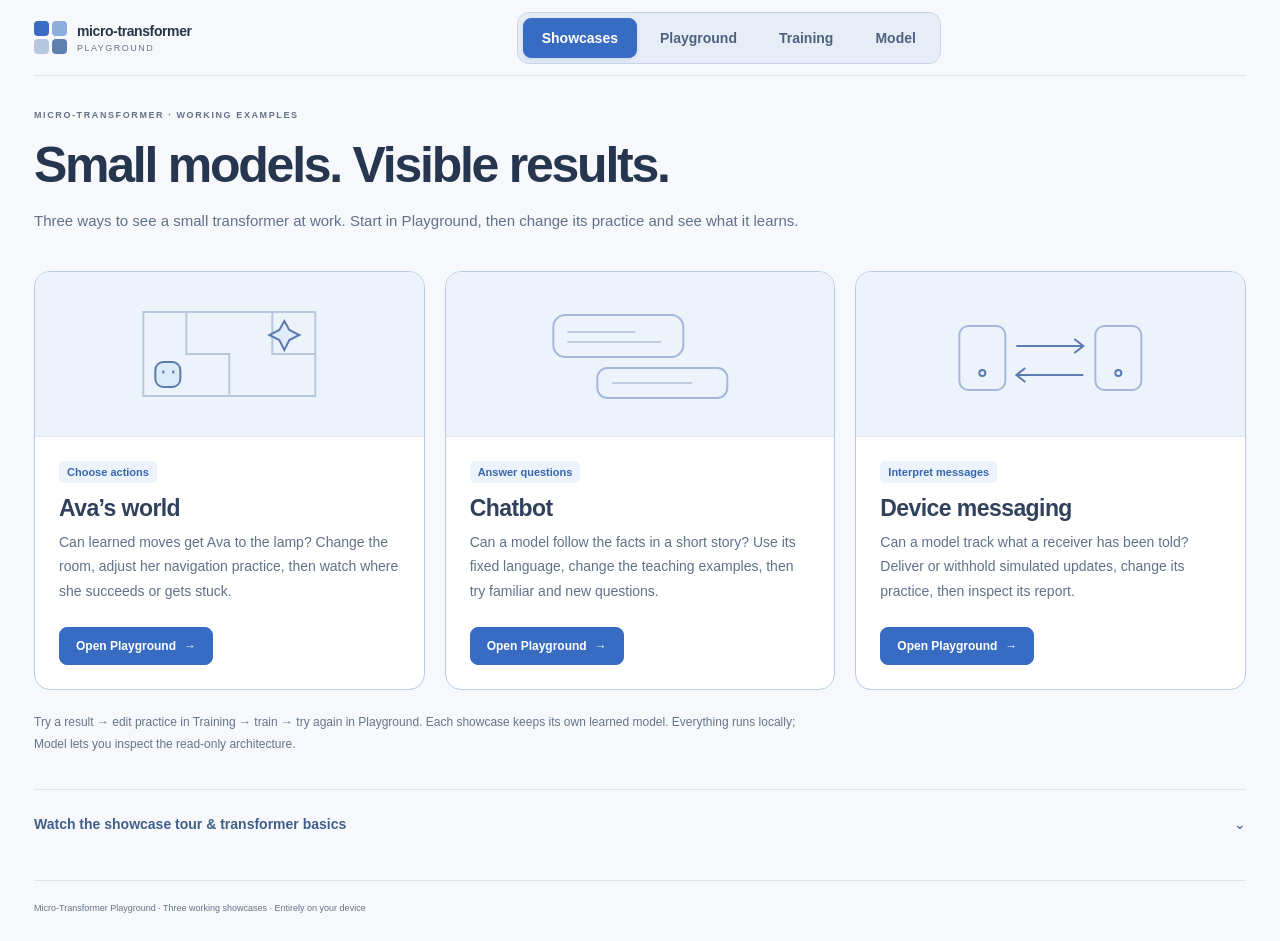
==== commit e671f7cc: "Rename Browser Lab branding to Playground" ====
--- a/lab/index.html
+++ b/lab/index.html
@@ -5,9 +5,9 @@
     <meta name="viewport" content="width=device-width, initial-scale=1.0" />
     <meta name="theme-color" content="#f7f7f2" />
     <meta name="description" content="Explore Micro-Transformer showcases. Try Ava in the Playground, modify her training, and inspect the real model entirely in your browser." />
-    <title>Micro-Transformer · Browser Lab</title>
-    <script type="module" crossorigin src="/lab/assets/index-HKZDzJkI.js"></script>
-    <link rel="stylesheet" crossorigin href="/lab/assets/index-1ViUVWSk.css">
+    <title>Micro-Transformer · Playground</title>
+    <script type="module" crossorigin src="/lab/assets/index-pVU3p8zX.js"></script>
+    <link rel="stylesheet" crossorigin href="/lab/assets/index-BcadddcC.css">
   </head>
   <body>
     <div id="app"></div>
--- a/lab/assets/index-BcadddcC.css
+++ b/lab/assets/index-BcadddcC.css
@@ -0,0 +1 @@
+:root{font-family:ui-sans-serif,-apple-system,BlinkMacSystemFont,Segoe UI,sans-serif;color:#26322d;background:#f7f8f3;font-synthesis:none;--ink:#26322d;--muted:#75806f;--line:#e0e6d9;--orange:#cd5b38;--green:#5e805b;--purple:#8363a3}*{box-sizing:border-box}[hidden]{display:none!important}body{margin:0}button,input,select{font:inherit;color:inherit}button{cursor:pointer}button:disabled{cursor:not-allowed;opacity:.45}button,input,select,summary{outline-offset:4px}button:focus-visible,input:focus-visible,select:focus-visible,summary:focus-visible{outline:3px solid #7a9fc5}.icon{width:18px;height:18px;stroke:currentColor;fill:none;stroke-width:1.7;stroke-linecap:round;stroke-linejoin:round;vertical-align:middle;flex-shrink:0}button .icon{pointer-events:none}.shell{max-width:1440px;margin:auto;padding:0 34px}.topbar{display:flex;align-items:center;gap:34px;height:90px;border-bottom:1px solid var(--line)}.brand{display:flex;align-items:center;gap:10px;font-weight:700;font-size:14px;letter-spacing:-.4px;white-space:nowrap}.brand small{font-size:9px;display:block;color:var(--muted);margin-top:4px;letter-spacing:1.5px;font-weight:500}.logo{height:33px;width:33px;display:grid;grid-template-columns:1fr 1fr;gap:3px;transform:rotate(-7deg)}.logo i{border-radius:4px;background:#dd8967}.logo i:nth-child(2){background:#bba6d5}.logo i:nth-child(3){background:#a8c5af}.logo i:nth-child(4){background:#ebc887}.tabs{display:flex;gap:8px;align-self:stretch;align-items:center;margin:auto}.tabs button{border:1px solid transparent;border-radius:8px;background:none;padding:10px 18px;font-size:13px;display:flex;align-items:center;gap:9px;color:var(--muted);position:relative}.tabs button>span{display:grid;place-items:center;width:20px;height:20px;border-radius:6px;background:#ecf0e5;font-size:10px}.tabs button[aria-selected=true]{background:#fff;border-color:#d9e0d1;color:var(--ink);font-weight:650;box-shadow:0 2px 3px #28322105}.tabs button[aria-selected=true]>span{background:#f8e7db;color:#b36543}.tab-dot{width:6px;height:6px;background:#c57b48;border-radius:50%;position:absolute;right:6px;top:7px}.top-actions{display:flex;align-items:center;gap:9px}.local{font-size:10px;white-space:nowrap;color:#65815b;display:flex;align-items:center;gap:6px;margin-right:8px}.local i,.status-dot{display:inline-block;width:6px;height:6px;background:#86a377;border-radius:50%}.btn{border:1px solid #d7e0ce;background:#fff;border-radius:8px;padding:11px 16px;display:inline-flex;align-items:center;justify-content:center;gap:8px;font-size:12px;font-weight:600;transition:background .15s}.btn:hover:not(:disabled){background:#f0f3e9}.btn.small{padding:8px 11px;font-size:11px}.btn.primary{background:var(--orange);border-color:var(--orange);color:#fff}.btn.primary:hover:not(:disabled){background:#b64b2c}.btn.dark{background:#29372f;color:#fff;border-color:#29372f}.btn.quiet{border-color:transparent;background:transparent;color:var(--muted)}.btn.wide{width:100%}.icon-btn{border:0;background:none;padding:7px;color:var(--muted);border-radius:6px;display:inline-flex}.icon-btn:hover{background:#eaf0e1}.text-btn{border:0;background:transparent;padding:0;color:#6d7d61;font-size:11px;display:inline-flex;align-items:center;gap:5px;text-align:left;line-height:1.6}.text-btn .icon{width:14px;height:14px}.page-intro{display:flex;justify-content:space-between;align-items:center;gap:24px;padding:29px 0 25px}.eyebrow{font-size:9px;letter-spacing:1.6px;font-weight:600;color:#8b957e}.page-intro h1{font-size:32px;letter-spacing:-1.2px;font-weight:550;margin:9px 0}.page-intro p{font-size:13px;line-height:1.7;margin:0;color:var(--muted)}.next{background:#eef2e6;font-size:11px;color:#677a55;border-color:#dce5cf}.busy-notice{padding:11px 15px;background:#f8efdd;border:1px solid #e9dcc3;border-radius:8px;margin-bottom:15px;font-size:11px;line-height:1.7;color:#8c754e}.busy-notice .text-btn{margin-left:6px;color:#8c754e}.panel{border:1px solid var(--line);background:#fff;border-radius:12px;overflow:hidden;box-shadow:0 3px 4px #29382b02}.panel-head{padding:17px 20px;border-bottom:1px solid var(--line);display:flex;justify-content:space-between;align-items:center;gap:12px;min-height:61px}.panel-head h2{font-size:13px;font-weight:650;margin:0;letter-spacing:-.1px}.panel-head p{font-size:10px;color:var(--muted);margin:5px 0 0}.panel-body{padding:23px}.muted{color:var(--muted);font-size:10px;line-height:1.6}.tag{padding:5px 7px;border-radius:5px;background:#f0f4e9;color:#728260;font-size:9px;white-space:nowrap}.build-layout{display:grid;grid-template-columns:245px minmax(0,1fr);gap:20px}.palette{align-self:start}.palette .panel-head{padding:17px;flex-wrap:wrap;gap:5px}.palette .panel-head .muted{font-size:9px}.palette-piece{width:calc(100% - 28px);margin:0 14px 9px;border:1px solid var(--piece-line);background:var(--piece-bg);border-radius:7px;display:flex;align-items:center;gap:10px;padding:13px 11px;min-height:65px;box-shadow:0 2px 0 var(--piece-line);text-align:left;touch-action:pan-y;user-select:none}.palette-piece:first-child{margin-top:17px}.palette-piece>span:first-child{color:var(--piece-ink)}.palette-piece>span:nth-child(2){flex:1}.palette-piece strong{display:block;font-size:11px;line-height:1.4;font-weight:600}.palette-piece small{display:block;color:#7e8975;font-size:9px;margin-top:4px}.palette-piece b{font-size:19px;font-weight:400;color:var(--piece-ink)}.palette-piece:hover:not(:disabled){filter:saturate(1.3)}.task-card{margin:19px 16px 17px;padding-top:16px;border-top:1px solid var(--line)}.task-card>.mini-board{float:left;margin:13px 10px 7px 0;width:35px;height:35px}.task-card>strong{display:block;font-size:12px;margin-top:16px;font-weight:600}.task-card p{font-size:10px;line-height:1.7;color:var(--muted);margin:8px 0 12px;clear:both}.task-card .text-btn{font-size:10px}.drop-remove{outline:2px dashed #d48d6d;outline-offset:3px;background:#fff9f3}.builder-hint{padding:12px 20px;background:#fdfefb;display:flex;align-items:center;gap:7px;border-bottom:1px solid var(--line);font-size:10px;color:#7c8b70}.hint-end{margin-left:auto;font-size:9px;color:#98a38e}.stack-canvas{position:relative;min-height:540px;height:min(820px,calc(100dvh - 290px));overflow:auto;background-color:#f9fbf5;background-image:radial-gradient(#dbe3d2 .75px,transparent .75px);background-size:14px 14px;scrollbar-width:thin;padding:27px 30px 40px}.stack-list{width:100%;max-width:460px;margin:0 auto;padding-bottom:15px}.piece{position:relative;margin:0 0 4px;background:var(--piece-bg);border:1.5px solid var(--piece-line);border-radius:7px;box-shadow:0 2px 0 var(--piece-line);overflow:visible;transition:box-shadow .15s}.piece:before{content:"";position:absolute;top:-2px;left:30px;width:26px;height:7px;border:1.5px solid var(--piece-line);border-top:0;border-radius:0 0 5px 5px;background:#f9fbf5;z-index:3}.piece:after{content:"";position:absolute;left:30px;bottom:-8px;width:26px;height:8px;border:1.5px solid var(--piece-line);border-top:0;border-radius:0 0 5px 5px;background:var(--piece-bg);z-index:5}.piece:first-child{border-radius:20px 20px 7px 7px}.piece:first-child:before,.piece:last-child:after{display:none}.piece:last-child{border-radius:7px 7px 20px 20px}.piece.selected{box-shadow:0 0 0 2px var(--piece-ink),0 3px 0 var(--piece-line)}.piece-header{display:flex;align-items:center;min-height:73px;padding:12px 12px 10px 8px;gap:5px}.piece-grip{border:0;background:transparent;padding:5px 2px;color:var(--piece-ink);cursor:grab;touch-action:none;align-self:stretch}.piece-grip .icon{width:13px;height:18px}.piece-grip:disabled{opacity:.4;cursor:default}.piece-title{border:0;background:transparent;text-align:left;display:flex;align-items:center;gap:11px;padding:0;flex:1;color:inherit;min-width:0}.piece-title>.icon{width:23px;height:23px;color:var(--piece-ink)}.piece-title strong{display:block;font-size:12px;font-weight:650;line-height:1.5}.piece-title small{display:block;font-size:9px;color:#7d8973;margin-top:3px;line-height:1.6}.piece-index{align-self:flex-start;margin-top:3px;font-size:8px;color:var(--piece-ink);opacity:.7}.piece-controls{border-top:1px solid var(--piece-line);margin:0 16px 12px 33px;padding-top:13px}.piece-setting{display:flex;align-items:center;gap:10px;justify-content:space-between;font-size:10px;line-height:1.6;margin-bottom:10px}.piece-setting select{min-width:132px;max-width:210px;border:1px solid var(--piece-line);border-radius:6px;background:#ffffffc7;padding:7px 8px;font-size:10px}.piece-check{display:flex;gap:8px;align-items:center;font-size:10px;margin:9px 0;line-height:1.5}.piece-check input{accent-color:var(--piece-ink);width:15px;height:15px;margin:0}.piece-controls p{font-size:10px;line-height:1.7;color:#76836d;margin:10px 0 0}.piece-advanced{margin-top:6px}.piece-advanced summary{font-size:9px;color:#7b876f;cursor:pointer}.piece-tail{display:flex;align-items:center;justify-content:flex-start;gap:16px;padding:7px 16px 9px 33px;font-size:8px;color:var(--piece-ink);border-top:1px solid var(--piece-line);background:#ffffff24}.piece-actions{padding:8px 14px 11px 32px;display:flex;gap:8px;border-top:1px solid var(--piece-line)}.piece-actions button{padding:4px 7px;border:1px solid var(--piece-line);background:#ffffff75;border-radius:5px;font-size:9px}.piece-actions button:last-child{margin-left:auto}.blue{--piece-bg:#e6eef9;--piece-line:#b3c7e2;--piece-ink:#5e80a7}.purple{--piece-bg:#eee7f8;--piece-line:#cdb9e3;--piece-ink:#8b6aaf}.orange{--piece-bg:#fce9cf;--piece-line:#e6c491;--piece-ink:#b57d42}.cyan{--piece-bg:#e0f0f2;--piece-line:#a3c9d0;--piece-ink:#598e9b}.green{--piece-bg:#e9efda;--piece-line:#bfcc9e;--piece-ink:#7c9254}.builder-footer{padding:14px 18px;display:flex;justify-content:space-between;align-items:center;gap:12px;border-top:1px solid var(--line);font-size:10px;color:var(--muted)}.page-note{font-size:10px;color:#8a967f;text-align:center;margin:14px 0 0}.snap-marker{position:absolute;left:calc(50% - 230px);width:460px;height:3px;background:#85a173;z-index:10;box-shadow:0 0 0 5px #b3c99c55;pointer-events:none;border-radius:4px}.snap-marker span{position:absolute;right:0;top:-22px;background:#6b8b59;color:#fff;border-radius:4px;padding:4px 7px;font-size:9px}.snap-marker.invalid{background:#c88466;box-shadow:0 0 0 5px #ecc8b755}.snap-marker.invalid span{background:#ac6d52}.drag-ghost{position:fixed;left:0;top:0;z-index:100;pointer-events:none}.ghost-piece{background:var(--piece-bg);border:1.5px solid var(--piece-line);border-radius:7px;padding:18px 24px;min-width:245px;box-shadow:0 12px 25px #2b422c25;color:var(--piece-ink);font-size:12px;display:flex;align-items:center;gap:12px}.intro-copy{font-size:12px;line-height:1.8;color:var(--muted);margin:0 0 22px}.training-layout{display:grid;grid-template-columns:320px minmax(0,1fr);gap:20px}.field{font-size:11px;display:flex;align-items:center;justify-content:space-between;gap:12px;margin-bottom:17px;color:#6c7b61;line-height:1.6}.field input,.field select{background:#fbfcf8;border:1px solid #dce4d1;border-radius:6px;padding:9px;font-size:11px;min-width:95px;max-width:170px}.field input{width:95px}.field select{width:160px}.advanced{border-top:1px solid var(--line);border-bottom:1px solid var(--line);padding:13px 0;margin:18px 0 24px}.advanced summary{font-size:11px;color:var(--muted);cursor:pointer}.advanced[open] summary{margin-bottom:20px}.small-copy{font-size:10px;color:var(--muted);line-height:1.8;margin:12px 0}.button-row{display:flex;align-items:center;justify-content:space-between;gap:8px;margin-top:12px}.button-row .btn{flex:1}.teaching-controls .panel-body{padding:23px}.learning-panel .panel-body{padding:25px}.metrics{display:flex;justify-content:space-between;gap:25px;padding:5px 0 20px}.metrics small{display:block;font-size:10px;color:var(--muted);margin-bottom:8px}.metrics strong{font-size:31px;font-weight:550;letter-spacing:-1.3px;font-variant-numeric:tabular-nums}.metrics strong span{font-size:12px;color:#919c86;letter-spacing:0}.progress-track{height:4px;background:#edf1e6;border-radius:4px}.progress-track>div{height:100%;width:0;background:#d28b60;border-radius:4px;transition:width .2s}.chart{position:relative;height:210px;margin:23px 0 8px}.chart>svg{width:100%;height:100%;overflow:visible}.chart-empty{height:100%;display:flex;flex-direction:column;justify-content:center;align-items:center;background:#f9fbf5;border-radius:9px;text-align:center}.chart-empty>span{color:#c6a875;margin-bottom:10px}.chart-empty>span>.icon{width:25px;height:25px}.chart-empty strong{font-size:12px;font-weight:500;color:#93a080}.chart-empty p{font-size:10px;line-height:1.6;color:#a3ad95;padding:0 20px}.chart-legend{display:flex;justify-content:space-between;font-size:9px;color:#8c987e;padding:5px 0}.chart-legend>span:first-child:before{content:"";display:inline-block;width:14px;height:2px;vertical-align:middle;background:var(--orange);margin-right:6px}.training-example{margin-top:24px;padding-top:20px;border-top:1px solid var(--line);display:flex;align-items:center;gap:13px}.mini-board{display:inline-grid;grid-template-columns:repeat(3,1fr);gap:2px;width:35px;height:35px;flex-shrink:0}.mini-board>i{background:#e4eadd;border-radius:2px}.mini-board>i.on{background:#db946e}.training-example strong{font-size:10px;font-weight:600;display:block;margin-bottom:5px}.training-example div>span{display:block;font-size:9px;color:var(--muted)}.training-example>.muted{margin-left:auto;white-space:nowrap;font-size:9px}.training-bottom{display:flex;align-items:center;justify-content:space-between;gap:15px;margin-top:23px}.data-note{font-size:11px;line-height:1.8;color:var(--muted)}.data-note .icon{width:13px;height:13px;margin-right:6px}.play-layout{display:grid;grid-template-columns:310px minmax(0,1fr);gap:20px;max-width:920px;margin:auto}.board{display:grid;grid-template-columns:repeat(3,1fr);gap:8px;aspect-ratio:1;background:#f4f6ed;padding:11px;border:1px solid #e2e8d9;border-radius:12px}.cell{border:1px solid #dce3d1;border-radius:8px;background:#e7ecde;position:relative;box-shadow:0 2px #d0d9c4;transition:background .2s}.cell.on{background:#df936d;border-color:#d28760;box-shadow:0 2px #c17c56}.cell span{position:absolute;left:8px;top:6px;font-size:9px;color:#92a080}.cell.on span{color:#8a563a}.cell.on:after{content:"";position:absolute;top:50%;left:50%;width:7px;height:7px;background:#ffe0c2;border-radius:2px;transform:translate(-50%,-50%)}.input-panel .field{display:block;margin-top:22px;font-size:10px}.input-panel .field select{display:block;max-width:none;width:100%;margin-top:7px;background:#fff}.answer-key{display:flex;justify-content:space-between;align-items:center;padding-top:16px;border-top:1px solid var(--line);font-size:10px;color:var(--muted)}.answer-key strong{color:#5a6d50;font-weight:600}.prediction-panel .panel-body{padding:30px 35px}.prediction-icon{height:42px;width:42px;border-radius:11px;background:#eef3e7;color:#96a47e;display:grid;place-items:center;margin-bottom:15px}.prediction-icon .icon{width:24px;height:24px}.prediction-panel h2#prediction-title{font-size:29px;letter-spacing:-1px;font-weight:550;margin:0 0 10px}.prediction-help{font-size:12px;line-height:1.7;color:var(--muted);min-height:40px;margin:0 0 23px;max-width:400px}.prob-label{display:flex;justify-content:space-between;font-size:11px;color:var(--muted);margin:17px 0 7px}.prob-label strong{color:#4c6141;font-weight:600;font-variant-numeric:tabular-nums}.prob-track{height:7px;background:#edf1e6;border-radius:5px;overflow:hidden}.prob-track>div{height:100%;width:0;background:#8ca575;border-radius:5px;transition:width .3s}.prob-track>#no-bar{background:#c5ab83}.prediction-panel .wide{margin-top:27px}.prediction-panel .small-copy{text-align:center;font-size:9px;margin-top:12px}.disclosure{max-width:920px;margin:18px auto 0}.disclosure>summary{display:flex;justify-content:space-between;align-items:center;gap:10px;cursor:pointer;padding:17px 21px;font-size:12px;font-weight:550;list-style:none}.disclosure>summary:after{content:"+";font-size:18px;font-weight:400;color:#a0ad91}.disclosure[open]>summary:after{content:"−"}.disclosure>summary>.muted{margin-left:auto;font-weight:400;font-size:9px}.disclosure[open]>summary{border-bottom:1px solid var(--line)}.trace-toolbar{display:flex;align-items:center;justify-content:space-between;gap:15px}.trace-toolbar p{font-size:11px;color:var(--muted);line-height:1.6;margin:0}.trace-steps{display:flex;flex-wrap:wrap;gap:7px;margin:18px 0 22px}.trace-step{border:1px solid var(--piece-line);background:var(--piece-bg);font-size:10px;border-radius:6px;padding:8px 10px;display:flex;align-items:center;gap:6px}.trace-step small{opacity:.5}.trace-step.selected{outline:2px solid var(--piece-ink);outline-offset:1px}.trace-step.active{box-shadow:0 0 0 3px #dc7e54}.trace-heading{display:flex;align-items:center;justify-content:space-between;gap:12px;margin:15px 0}.trace-heading h3{font-size:13px;font-weight:600;margin:0}.trace-heading .muted{font-size:9px}.inline-label{display:flex;align-items:center;gap:12px;font-size:10px;color:var(--muted);margin-bottom:15px}.inline-label select{border:1px solid var(--line);background:#fff;border-radius:5px;padding:6px;font-size:10px}.attention-display{display:flex;align-items:center;gap:25px}.attention-matrix{display:grid;grid-template-columns:repeat(10,1fr);gap:3px;width:240px;flex-shrink:0}.attention-matrix>span{aspect-ratio:1;border-radius:2px}.attention-display>p{font-size:11px;line-height:1.8;color:var(--muted);max-width:360px}.tensor{display:grid;gap:3px}.tensor>span{min-height:14px;border-radius:2px}.tokens{display:flex;gap:6px;flex-wrap:wrap}.tokens>span{padding:9px;background:#f2f6e9;border:1px solid var(--line);border-radius:5px;font-size:11px;text-align:center}.tokens small{display:block;font-size:8px;color:var(--muted);margin-top:4px}.scorecards{display:grid;grid-template-columns:1fr 1fr;gap:16px}.scorecards>div{border:1px solid var(--line);border-radius:8px;padding:16px;background:#f8faf4}.scorecards>div:last-child{background:#fcf3e9;border-color:#efdbc3}.scorecards small{display:block;font-size:9px;color:var(--muted)}.scorecards strong{display:block;font-size:29px;font-weight:550;margin:10px 0;letter-spacing:-1px}.scorecards span{font-size:10px;color:var(--muted);display:block;line-height:1.5}.comparison-filter{display:flex;justify-content:space-between;align-items:center;font-size:10px;color:var(--muted);margin-top:20px;gap:10px}.comparison-filter select{font-size:10px;background:#fff;border:1px solid var(--line);border-radius:5px;padding:7px}.comparison-items{display:flex;gap:6px;flex-wrap:wrap;max-height:200px;overflow:auto;margin-top:12px}.example{background:#f1f6e8;border:1px solid #d6e3c6;padding:6px;border-radius:6px}.example.wrong{background:#fbeae0;border-color:#edc7af}.example.changed{box-shadow:inset 0 -3px #ae94c3}.example>.mini-board{width:28px;height:28px;gap:1px}.example .mini-board>i{border-radius:1px}footer{display:flex;align-items:center;justify-content:space-between;gap:15px;border-top:1px solid var(--line);margin:26px 0 0;padding:19px 0 25px;font-size:9px;color:#95a087;line-height:1.8}footer .icon{width:11px;height:11px;vertical-align:middle;margin:0 2px}footer .text-btn{font-size:10px}.toast{position:fixed;bottom:20px;left:50%;transform:translate(-50%);max-width:calc(100% - 30px);background:#2d4232;color:#fff;padding:12px 18px;border-radius:8px;font-size:12px;line-height:1.7;z-index:200;box-shadow:0 7px 30px #1d321e22}.toast.error{background:#95563d}dialog{width:min(610px,calc(100vw - 30px));border:1px solid var(--line);border-radius:14px;padding:0;color:var(--ink);box-shadow:0 30px 100px #1c301f30}dialog::backdrop{background:#243b2b70;backdrop-filter:blur(3px)}.modal-head{display:flex;justify-content:space-between;align-items:center;padding:22px 25px;border-bottom:1px solid var(--line)}.modal-head h2{font-size:20px;font-weight:550;margin:0;letter-spacing:-.5px}.modal-body{padding:24px 25px;font-size:12px;color:var(--muted);line-height:1.85}.modal-body p:first-child{margin-top:0}.modal-body ol{padding-left:21px}.modal-body li{padding-left:5px;margin-bottom:13px}.modal-body strong{color:var(--ink);font-weight:600}.notice{padding:13px 15px;background:#f5f2e7;border-radius:7px;font-size:11px;line-height:1.8}@media(min-width:1450px){.stack-canvas{height:min(740px,calc(100dvh - 290px));min-height:590px}}@media(max-width:1100px){.shell{padding:0 24px}.topbar{gap:14px}.tabs{gap:1px}.tabs button{padding:10px 12px}.local{display:none}.build-layout{grid-template-columns:220px minmax(0,1fr);gap:16px}.hint-end{display:none}.palette-piece strong{font-size:10px}.training-layout{grid-template-columns:290px minmax(0,1fr)}.metrics{gap:15px}.metrics strong{font-size:27px}.metrics small{font-size:9px}.training-example>.muted{display:none}.page-intro h1{font-size:30px}.snap-marker{left:12%;width:76%}}@media(max-width:760px){.shell{padding:0 16px}.topbar{flex-wrap:wrap;justify-content:space-between;height:auto;min-height:108px;padding:15px 0 11px;gap:14px}.brand{font-size:12px}.brand small{font-size:8px}.logo{width:29px;height:29px}.top-actions{gap:6px}.top-actions .btn{font-size:10px;padding:8px}.top-actions .icon-btn{padding:5px}.top-actions .icon-btn .icon{width:16px;height:16px}.tabs{order:3;width:100%;margin:0;justify-content:center}.tabs button{flex:1;justify-content:center;font-size:12px;padding:9px}.tabs button>span{width:18px;height:18px;font-size:9px}.page-intro{padding:22px 0 20px;gap:12px}.page-intro h1{font-size:25px;letter-spacing:-.8px;line-height:1.2}.page-intro p{font-size:11px;line-height:1.8}.page-intro .eyebrow{font-size:8px}.next{font-size:10px;white-space:nowrap;padding:9px}.next .icon{display:none}.build-layout{grid-template-columns:1fr;gap:13px}.palette .panel-head{padding:12px 15px;min-height:44px;flex-wrap:nowrap}.palette .panel-head h2{font-size:11px}.palette #palette{display:flex;gap:7px;overflow:auto;padding:10px 12px 13px;scrollbar-width:thin}.palette-piece{width:145px;min-width:145px;margin:0;min-height:53px;padding:9px;gap:7px}.palette-piece:first-child{margin-top:0}.palette-piece>span:first-child>.icon{width:17px;height:17px}.palette-piece strong{font-size:9px}.palette-piece small{font-size:8px}.palette-piece b{font-size:17px}.task-card{display:none}.builder .panel-head{padding:13px 15px;min-height:55px}.builder .panel-head h2{font-size:12px}.builder .panel-head p{font-size:8px;line-height:1.6;max-width:230px}.builder-hint{padding:10px 14px;font-size:9px}.stack-canvas{min-height:480px;height:calc(100dvh - 230px);max-height:650px;padding:24px 15px 35px}.stack-list{max-width:420px}.piece-header{padding:12px 9px 10px 6px;min-height:73px}.piece-title{gap:8px}.piece-title>.icon{width:20px;height:20px}.piece-title strong{font-size:11px}.piece-title small{font-size:8px}.piece-controls{margin-left:29px;margin-right:13px}.piece-setting{font-size:10px;gap:7px}.piece-setting select{min-width:118px;max-width:190px;font-size:9px;padding:7px 5px}.piece-controls p,.piece-check{font-size:9px}.piece-tail{font-size:8px;padding-left:29px}.piece-actions{padding-left:28px;gap:6px}.piece-actions button{font-size:8px;padding:5px}.builder-footer{padding:12px 14px;font-size:9px}.builder-footer .btn{font-size:9px;padding:8px}.page-note{font-size:9px;line-height:1.6}.training-layout{grid-template-columns:1fr;gap:14px}.teaching-controls .panel-body{padding:18px}.intro-copy{font-size:11px;margin-bottom:18px}.teaching-controls .field{margin-bottom:13px}.advanced{margin-top:12px;margin-bottom:18px}.learning-panel .panel-body{padding:18px}.metrics strong{font-size:26px}.metrics small{font-size:8px;line-height:1.6}.chart{height:170px}.training-example{gap:10px}.training-example strong{font-size:9px}.training-bottom{flex-direction:column;align-items:stretch;gap:14px;margin-top:17px}.data-note{font-size:10px}.training-bottom .btn{align-self:flex-end}.play-layout{grid-template-columns:1fr;gap:14px}.input-panel .panel-body{display:grid;grid-template-columns:145px 1fr;gap:0 15px;padding:17px}.board{grid-column:1;grid-row:1/4;gap:5px;padding:7px}.cell{border-radius:6px}.cell span{font-size:8px;top:4px;left:5px}.cell.on:after{height:5px;width:5px}.input-panel .button-row{grid-column:1;grid-row:4;margin-top:12px}.input-panel .field{grid-column:2;grid-row:1;margin:0 0 8px;font-size:9px}.input-panel .field select{font-size:9px;min-width:0;padding:6px}.answer-key{grid-column:2;grid-row:2;font-size:9px;padding-top:9px;align-self:start}.input-panel .small-copy{grid-column:2;grid-row:3/5;font-size:8px;margin:8px 0 0}.prediction-panel .panel-body{padding:22px}.prediction-panel h2#prediction-title{font-size:26px}.prediction-icon{height:35px;width:35px;margin-bottom:11px}.prediction-icon .icon{width:20px;height:20px}.prediction-help{font-size:11px;min-height:0;margin-bottom:16px}.prob-label{font-size:10px;margin-top:13px}.prediction-panel .wide{margin-top:22px}.disclosure>summary{padding:16px;font-size:11px}.disclosure>summary>.muted{display:none}.disclosure .panel-body{padding:17px}.trace-toolbar{flex-wrap:wrap;gap:10px}.trace-toolbar p{font-size:10px}.trace-steps{gap:6px}.trace-step{font-size:8px;padding:7px}.trace-heading{flex-wrap:wrap;gap:7px}.trace-heading .muted{font-size:8px}.attention-display{gap:14px;align-items:start}.attention-matrix{width:145px;gap:2px}.attention-display>p{font-size:9px;line-height:1.7;margin:0}.tensor{gap:2px}.tensor>span{min-height:10px}.scorecards{gap:10px}.scorecards>div{padding:13px}.scorecards strong{font-size:25px}.scorecards small{font-size:8px}.scorecards span,.comparison-filter{font-size:9px}.comparison-filter select{font-size:9px;padding:6px}.comparison-items{gap:5px}.example{padding:5px}.example>.mini-board{width:25px;height:25px}.small-copy{font-size:9px}.busy-notice,.busy-notice .text-btn{font-size:10px}footer{display:block;font-size:8px;margin-top:21px;padding-top:16px}footer .text-btn{margin-top:7px;font-size:9px}.snap-marker{left:8%;width:84%}.modal-head{padding:18px}.modal-head h2{font-size:18px}.modal-body{padding:18px;font-size:11px}.toast{font-size:11px}}@media(prefers-reduced-motion:reduce){*{animation:none!important;transition:none!important;scroll-behavior:auto!important}}.piece-title:after{content:"⌄";margin-left:auto;margin-right:5px;color:var(--piece-ink);font-size:14px;opacity:.7}.piece-title[aria-expanded=true]:after{transform:rotate(180deg)}.piece.endpoint{background:transparent;border:0;border-radius:0;box-shadow:none}.piece.endpoint.selected{box-shadow:none}.endpoint .piece-header{width:128px;height:128px;min-height:128px;box-sizing:border-box;margin:0 auto;padding:12px 10px;display:flex;flex-direction:column;justify-content:center;gap:7px;border:2px solid var(--piece-line);border-radius:50%;background:var(--piece-bg);box-shadow:0 2px 0 var(--piece-line)}.endpoint.selected .piece-header{box-shadow:0 0 0 2px var(--piece-ink)}.endpoint .piece-title{display:flex;flex:0;flex-direction:column;gap:5px;text-align:center;width:100%}.endpoint .piece-title>.icon{width:24px;height:24px;flex-shrink:0}.endpoint .piece-title:after{display:none}.endpoint .endpoint-label{display:block;font-size:13px;font-weight:750;letter-spacing:1px;text-transform:uppercase;color:var(--piece-ink);margin-bottom:2px}.endpoint .piece-title strong{font-size:10px;font-weight:500}.endpoint .fixed-badge{display:flex;align-items:center;justify-content:center;gap:4px;font-size:9px;color:var(--piece-ink)}.fixed-badge .icon{width:10px;height:10px}.endpoint .piece-controls{margin:15px 0 0;padding:14px;border:1px solid var(--piece-line);border-radius:9px;background:var(--piece-bg)}.piece.endpoint-input{margin-bottom:34px}.piece.endpoint-output{margin-top:34px}.piece.endpoint:before,.piece.endpoint:after{display:none}.piece.endpoint-input:after,.piece.endpoint-output:before{content:"";display:block;position:absolute;left:calc(50% - 1px);width:2px;height:34px;background:#9aa88e;border:0;border-radius:0;z-index:1}.piece.endpoint-input:after{bottom:-34px;top:auto}.piece.endpoint-output:before{top:-34px;bottom:auto}.endpoint+.piece:before,.piece:has(+.endpoint):after{display:none}.piece.endpoint-input:after,.piece.endpoint-output:before{left:calc(50% - 6px);width:12px;background:#7c8f70;clip-path:polygon(42% 0,58% 0,58% 72%,100% 72%,50% 100%,0 72%,42% 72%);pointer-events:none}.piece:not(.endpoint):has(+.piece:not(.endpoint)){margin-bottom:22px}.block-flow-arrow{position:absolute;left:calc(50% - 5px);bottom:-22px;width:10px;height:20px;background:#7c8f70;clip-path:polygon(40% 0,60% 0,60% 65%,100% 65%,50% 100%,0 65%,40% 65%);pointer-events:none}.conn-lab .topbar{gap:22px}.conn-lab .local{margin-right:0}.c-icon{width:19px;height:19px;vertical-align:middle;flex-shrink:0;pointer-events:none}.conn-lab .tabs{margin:auto}.conn-lab h1{font-size:34px}.conn-lab .page-intro p,.conn-lab .panel-head h2{font-size:14px}.conn-lab .panel-head p{font-size:11px}.conn-lab .small-copy{font-size:11px;line-height:1.7}.conn-lab button{touch-action:manipulation}.c-experiment{display:flex;align-items:center;gap:9px;padding-top:19px;font-size:11px;color:#829075}.c-experiment strong{font-size:12px;color:#57694d}.c-experiment>span:not(.c-experiment-dot){padding-left:10px;border-left:1px solid #d7dfce}.c-experiment button{margin-left:auto;padding:5px 0;background:transparent;border:0;font-size:11px;color:#718363;display:flex;gap:6px;align-items:center}.c-experiment button .c-icon{width:14px}.c-experiment-dot{width:7px;height:7px;background:#c59646;border-radius:50%}.conn-lab .page-intro{padding-top:23px}.c-build-layout{display:grid;grid-template-columns:250px minmax(0,1fr);gap:22px}.c-palette{align-self:start}.c-palette .panel-head{flex-wrap:wrap;gap:5px}.c-palette-items{padding:16px 14px 5px;transition:background .15s}.c-palette-piece{display:flex;align-items:center;gap:11px;width:100%;text-align:left;padding:16px 12px;margin-bottom:11px;background:var(--piece-bg);border:1.5px solid var(--piece-line);border-radius:8px;box-shadow:0 2px 0 var(--piece-line);color:var(--piece-ink);touch-action:none}.c-palette-piece strong{display:block;font-size:12px;font-weight:650;color:#354134;line-height:1.5}.c-palette-piece small{display:block;font-size:10px;color:#798571;margin-top:4px}.c-palette-piece b{margin-left:auto;font-size:21px;font-weight:400}.c-repeat-color{--piece-bg:#fff0cf;--piece-line:#dfbc72;--piece-ink:#a97928}.c-task-note{margin:12px 17px 21px;padding-top:20px;border-top:1px solid #e1e6da}.c-task-note h3{font-size:14px;margin:14px 0 8px}.c-task-note p{font-size:12px;line-height:1.8;color:#7a8771}.c-task-note .text-btn{font-size:11px}.c-example-trail{display:flex;align-items:center;justify-content:space-between;gap:6px;margin-top:17px}.c-example-trail b{border-radius:50%;background:#edf1e6;border:1px solid #dce4d0;width:31px;height:31px;display:grid;place-items:center;font-size:12px;color:#70825e}.c-example-trail>span{color:#a6b099}.c-build-canvas{position:relative;padding:28px 24px 36px;background-color:#f9fbf5;background-image:radial-gradient(#dbe3d2 .75px,transparent .75px);background-size:15px 15px;min-height:550px;max-height:calc(100dvh - 285px);overflow:auto;scrollbar-width:thin}.c-model-stack{max-width:490px;margin:0 auto}.c-endpoint{width:117px;height:117px;border-radius:50%;margin:0 auto;display:flex;align-items:center;justify-content:center;flex-direction:column;border:2px solid;gap:4px;box-shadow:0 2px #00000008}.c-input{background:#e6eef9;border-color:#bbcde4;color:#6682a4}.c-output{background:#edf1db;border-color:#c3cfa5;color:#859762}.c-endpoint>span .c-icon{height:21px;width:21px}.c-endpoint strong{text-transform:uppercase;font-size:12px;letter-spacing:1.2px}.c-endpoint small{font-size:9px;color:#697760}.c-endpoint em{display:flex;align-items:center;gap:4px;font-style:normal;font-size:8px;margin-top:3px;opacity:.8}.c-endpoint em .c-icon{width:10px;height:10px}.c-flow{height:30px;position:relative;margin:0 auto;width:12px;background:#829673;clip-path:polygon(42% 0,58% 0,58% 72%,100% 72%,50% 100%,0 72%,42% 72%)}.c-embedding{display:flex;justify-content:space-between;align-items:center;gap:14px;background:#e5edf8;border:1.5px solid #b8cbe2;border-radius:8px;padding:15px 18px;font-size:12px;color:#516d91}.c-embedding>span{display:flex;align-items:center;gap:9px;font-weight:600}.c-embedding label{display:flex;gap:7px;align-items:center;font-size:10px}.conn-lab select{border:1px solid #ccd5c2;border-radius:6px;background:#ffffffb8;padding:7px 8px;font-size:11px;max-width:100%}.c-repeat{position:relative;background:#f8d995;border:2px solid #dfb760;border-radius:12px 12px 12px 8px;box-shadow:0 3px #dfb760}.c-repeat:before{content:"";position:absolute;left:28px;top:-2px;width:29px;height:8px;background:#f9fbf5;border:1.5px solid #dfb760;border-top:0;border-radius:0 0 5px 5px}.c-repeat:after{content:"";position:absolute;left:28px;bottom:-9px;width:29px;height:8px;background:#f8d995;border:1.5px solid #dfb760;border-top:0;border-radius:0 0 5px 5px}.c-repeat-head{display:flex;align-items:center;gap:9px;padding:14px 15px 13px 8px;color:#725422;font-size:15px;min-height:62px}.c-repeat-head>.c-icon{width:23px;height:23px}.c-repeat-head strong{font-weight:650}.c-repeat-head select{border:1px solid #c59a45;border-radius:18px;background:#fff9e7;min-width:53px;text-align:center;font-size:15px;font-weight:700;padding:6px 8px}.c-unwrap{margin-left:auto;align-self:center;border:0;background:transparent;font-size:10px;padding:6px;color:#8e712f}.c-grip{display:flex;align-items:center;justify-content:center;border:0;background:transparent;padding:5px 2px;color:inherit;opacity:.55;cursor:grab;touch-action:none}.c-grip .c-icon{height:18px;width:14px}.c-repeat-cavity{position:relative;background:#fbfcf7;border:1.5px solid #dfb760;border-right:0;border-radius:0 0 0 8px;margin:0 -2px 0 23px;padding:16px 14px 12px 17px;min-height:96px;transition:background .15s}.c-repeat-foot{display:flex;align-items:center;gap:7px;font-size:10px;color:#87662a;padding:12px 13px 11px 24px;min-height:44px}.c-repeat-foot>.c-icon{width:15px;height:15px}.c-repeat-foot>span{display:flex;gap:4px;margin-left:auto}.c-repeat-foot i{display:grid;place-items:center;border-radius:50%;width:18px;height:18px;background:#ffedc2;font-size:8px;font-style:normal;border:1px solid #dfbc72}.c-piece{position:relative;border:1.5px solid var(--piece-line);border-radius:7px;background:var(--piece-bg);box-shadow:0 2px 0 var(--piece-line);margin-bottom:10px;color:var(--piece-ink)}.c-piece:last-child{margin-bottom:5px}.c-piece:before{content:"";position:absolute;left:25px;top:-2px;width:28px;height:7px;background:#fbfcf7;border:1.5px solid var(--piece-line);border-top:0;border-radius:0 0 5px 5px}.c-piece:after{content:"";position:absolute;left:25px;bottom:-8px;width:28px;height:8px;background:var(--piece-bg);border:1.5px solid var(--piece-line);border-top:0;border-radius:0 0 5px 5px;z-index:2}.c-piece-head{display:flex;align-items:stretch;gap:4px;padding:14px 12px 13px 6px;min-height:75px;touch-action:none}.c-piece-title{display:flex;align-items:center;gap:10px;flex:1;border:0;background:transparent;text-align:left;padding:0;color:#34412f;min-width:0}.c-piece-title>.c-icon{height:23px;width:23px;color:var(--piece-ink)}.c-piece-title>span:first-of-type{flex:1}.c-piece-title strong{display:block;font-size:12px;line-height:1.5;font-weight:650}.c-piece-title small{display:block;font-size:10px;color:#7a8771;margin-top:4px}.c-piece-title>span:last-child{color:var(--piece-ink);font-size:15px}.c-selected{box-shadow:0 0 0 2px var(--piece-ink)}.c-piece-settings{margin:0 13px 12px 28px;padding-top:12px;border-top:1px solid var(--piece-line);color:#58684f;font-size:11px}.c-piece-settings>label{display:flex;align-items:center;justify-content:space-between;gap:9px;margin-bottom:8px}.c-piece-settings p{font-size:11px;line-height:1.7;color:#78856e}.c-piece-settings details{margin:11px 0}.c-piece-settings summary{font-size:10px;cursor:pointer}.c-check{display:flex;align-items:center;gap:8px;margin:10px 0}.c-check input{accent-color:#9b8042}.c-piece-actions{display:flex;gap:6px;flex-wrap:wrap;margin-top:12px}.c-piece-actions button{font-size:10px;border:1px solid var(--piece-line);background:#ffffff80;border-radius:5px;padding:5px 7px}.c-piece-actions button:last-child{margin-left:auto}.c-empty-slot{min-height:80px;display:grid;place-items:center;border:2px dashed #d2c39e;border-radius:8px;font-size:12px;color:#9a8d6e}.c-unwrapped{background:#ffffff80;border:1px dashed #ced9c2;border-radius:9px;padding:15px}.c-single-label{display:block;font-size:10px;color:#839079;margin-bottom:17px}.c-drop-active{background:#f0f4dc!important}.c-insertion{box-shadow:0 -4px #97af6b!important}.c-remove-zone{background:#f7e8df}.c-drag-ghost{position:fixed;left:0;top:0;z-index:20000;pointer-events:none;background:#fff1cd;border:2px solid #d8b366;border-radius:9px;padding:17px 22px;color:#74582c;font-size:13px;box-shadow:0 10px 24px #28322126}.c-pass-scores{display:flex;gap:10px;flex-wrap:wrap;margin-top:22px}.c-pass-scores>div{flex:1;min-width:75px;padding:14px 12px;background:#f5f7f0;border:1px solid #e4e9dc;border-radius:8px}.c-pass-scores small,.c-pass-scores span{display:block;font-size:10px;color:#849177}.c-pass-scores strong{display:block;font-size:23px;font-weight:550;margin:7px 0;color:#5c7452}.c-pass-scores span{font-size:9px}.c-teaching-example{display:flex;gap:14px;align-items:center;border-top:1px solid #e4e9db;margin-top:23px;padding-top:19px}.c-teaching-symbol{display:grid;place-items:center;width:44px;height:44px;background:#fff1d1;border-radius:10px;flex-shrink:0;color:#ad8338}.c-teaching-example strong{font-size:12px;font-weight:600}.c-teaching-example p{font-size:11px;line-height:1.8;color:#87927e;margin:6px 0 0}.c-play-layout{display:grid;grid-template-columns:minmax(0,1fr) minmax(0,1fr);gap:22px}.c-map-panel .panel-body{padding:19px 22px}.c-map-controls{display:flex;align-items:center;justify-content:space-between;gap:12px}.c-map-controls label{display:flex;align-items:center;gap:7px;font-size:11px;color:#68785e}.c-map{max-width:420px;margin:0 auto}.c-map svg{display:block;width:100%;height:auto;max-height:330px;overflow:visible}.c-map-node{cursor:pointer;outline:none}.c-map-node circle{fill:#f6f8f1;stroke:#b9c8aa;stroke-width:1.8}.c-map-node text{fill:#6f8360;font-size:15px;font-weight:600;pointer-events:none}.c-map-node:focus-visible circle{stroke:#6d94bc;stroke-width:4}.c-map-node.c-start-node circle{fill:#e4edf8;stroke:#a8bdd7;stroke-width:2.4}.c-map-node.c-start-node text{fill:#6682a4}.c-map-node.c-predicted-node circle{fill:#eee5f7;stroke:#a98bc7;stroke-width:3}.c-map-node text.c-start-word{font-size:8px;letter-spacing:1px;fill:#7188a5}.c-map-caption{font-size:10px;text-align:center;color:#8e9985;margin:5px 0 18px;line-height:1.7}.c-edit-map{border-top:1px solid #e5eadd;padding-top:13px}.c-edit-map summary{font-size:11px;color:#7b896d;cursor:pointer}.c-map-edit{display:grid;grid-template-columns:repeat(3,1fr);gap:12px;margin-top:14px}.c-map-edit label{display:flex;gap:7px;align-items:center;font-size:11px;color:#7d8b70}.c-map-edit b{color:#647957}.c-map-edit select{flex:1}.c-run-question{font-size:14px;line-height:1.7;color:#6d7f61;margin:0 0 22px}.c-pass-rail{display:flex;gap:8px;align-items:center;flex-wrap:wrap;margin-bottom:25px}.c-pass-rail button{position:relative;min-width:45px;flex:1;border:1px solid #dce4d1;border-radius:8px;background:#f7f9f3;padding:9px 6px;max-width:70px;color:#859379}.c-pass-rail button small{display:block;font-size:7px;letter-spacing:.8px;margin-bottom:4px}.c-pass-rail button strong{font-size:16px;font-weight:550}.c-pass-rail .c-active-pass{background:#fce9c5;border-color:#d9b76c;color:#927135;box-shadow:0 0 0 1px #d9b76c}.c-current-pass{display:flex;align-items:center;gap:19px;margin:0 0 20px;min-height:95px}.c-choice{display:grid;place-items:center;width:84px;height:84px;border-radius:50%;background:#eee5f7;color:#9072ad;border:2px solid #c8b1dd;font-size:37px;font-weight:550;flex-shrink:0}.c-start-choice{background:#e5edf7;border-color:#bdcde2;color:#7894b4}.c-current-pass h2{font-size:23px;font-weight:550;letter-spacing:-.5px;margin:8px 0}.c-current-pass p{font-size:11px;color:#87927d;line-height:1.7;margin:0}.c-probabilities{display:grid;grid-template-columns:1fr 1fr;gap:13px 19px;margin:22px 0}.c-probabilities>div,.c-attention-bars>div{display:flex;align-items:center;gap:8px;font-size:11px}.c-probabilities>div>span{font-weight:600;color:#7e8d71}.c-probabilities i,.c-attention-bars i{display:block;height:6px;background:#f0f2e9;border-radius:4px;flex:1;overflow:hidden}.c-probabilities b{display:block;height:100%;min-width:0;background:#b7a0cf;border-radius:4px}.c-probabilities small{font-size:10px;width:28px;text-align:right;color:#8d9883}.c-run-actions{display:flex;gap:9px;align-items:center;margin-top:24px}.c-run-actions .btn{flex:1;padding:11px 10px}.c-run-panel .small-copy{min-height:55px;margin-top:18px}.c-inside-panel{margin-top:21px}.c-inside-grid{display:grid;grid-template-columns:1fr 1fr;gap:40px}.c-inside-grid h3{font-size:13px;font-weight:600;color:#596c4e;margin:0 0 16px}.c-inspector-top{display:flex;align-items:center;gap:8px;flex-wrap:wrap;margin-bottom:14px}.c-inspector-top h3{margin:0 auto 0 0}.c-inspector-top label{font-size:10px;color:#8a947f;display:flex;align-items:center;gap:5px}.c-inspector-top select{padding:3px 5px;font-size:10px}.c-attention-bars{display:grid;grid-template-columns:1fr 1fr;gap:15px 22px}.c-attention-bars>div>span{white-space:nowrap;color:#7e8c72;font-size:10px}.c-attention-bars small{font-size:9px;color:#8a967e;width:26px;text-align:right}.c-attention-bars b{display:block;height:100%;background:#ad91c6;border-radius:4px}.c-state-bars{display:flex;gap:4px;align-items:center;height:83px;padding:10px;background:#f8faf4;border:1px solid #e4eadd;border-radius:7px}.c-state-bars>span{position:relative;flex:1;height:100%;background:#eef1e7;border-radius:2px;overflow:hidden}.c-state-bars i{position:absolute;bottom:0;left:0;width:100%;height:var(--value);background:var(--bar);min-height:1px}.c-numbers summary{font-size:10px;color:#7c8e6b;cursor:pointer}.c-numbers code{display:block;font-size:10px;line-height:1.8;color:#829171;overflow-wrap:anywhere;margin-top:10px}.c-pass-operation{display:flex;gap:8px;align-items:center;font-size:10px;line-height:1.7;color:#9a804a;border-top:1px solid #e5eadd;margin-top:20px;padding-top:15px}.c-pass-operation .c-icon{width:15px;height:15px}.c-inside-empty{color:#87957b;font-size:12px;line-height:1.8;padding:10px 0}.c-answer-trail{display:flex;align-items:center;gap:12px;flex-wrap:wrap}.c-answer-trail>div{display:flex;flex-direction:column;align-items:center;gap:8px}.c-answer-trail small{font-size:9px;color:#8f9a84}.c-answer-trail b{display:grid;place-items:center;border:1px solid #d3dec5;background:#f0f4e8;border-radius:50%;width:39px;height:39px;color:#7e9367;font-weight:600}.c-answer-trail>span{font-size:19px;color:#a7b299;margin-top:18px}.c-comparison-scores{display:flex;gap:12px;flex-wrap:wrap;margin-top:20px}.c-comparison-scores>div{padding:15px;flex:1;min-width:95px;background:#f4f7ed;border:1px solid #e0e8d5;border-radius:8px}.c-comparison-scores small,.c-comparison-scores span{display:block;font-size:10px;color:#8a987a}.c-comparison-scores strong{display:block;font-size:26px;font-weight:550;margin:7px 0;color:#6e8758}.c-footer-actions{display:flex;gap:19px}.c-back-to-connections{margin-top:20px;background:#fff0ce;color:#957239;border-color:#e5cb94}.conn-lab .chart-empty .c-icon{height:27px;width:27px}.conn-lab .metrics{gap:22px}.conn-lab .metrics small{font-size:10px}.conn-lab .metrics strong{font-size:31px}.conn-lab .intro-copy{font-size:12px}.conn-lab .chart-legend{font-size:10px}@media(min-width:1450px){.c-build-canvas{max-height:calc(100dvh - 290px)}}@media(max-width:1100px){.c-build-layout{grid-template-columns:220px minmax(0,1fr);gap:16px}.c-palette-piece{gap:7px;padding:14px 10px}.c-palette-piece strong{font-size:11px}.conn-lab .topbar{gap:13px}.conn-lab .metrics strong{font-size:25px}.conn-lab .metrics small{font-size:9px}.c-play-layout{gap:16px}.c-map-controls{flex-wrap:wrap}.c-current-pass{gap:13px}.c-current-pass h2{font-size:21px}.c-choice{width:70px;height:70px;font-size:31px}.c-run-actions{flex-wrap:wrap}.c-inside-grid{gap:25px}.c-attention-bars{grid-template-columns:1fr}}@media(max-width:760px){.conn-lab h1{font-size:28px}.conn-lab .page-intro p{font-size:12px}.c-experiment{flex-wrap:wrap;padding-top:15px;gap:7px}.c-experiment>span:not(.c-experiment-dot){display:none}.c-experiment button{font-size:9px}.c-build-layout{grid-template-columns:1fr;gap:13px}.c-palette .panel-head{min-height:45px;padding:13px 15px}.c-palette-items{display:grid;grid-template-columns:repeat(3,minmax(0,1fr));gap:8px;padding:12px}.c-palette-piece{display:flex;flex-wrap:wrap;justify-content:center;text-align:center;gap:6px;padding:11px 5px;margin:0;min-height:100px}.c-palette-piece>.c-icon{width:18px;height:18px}.c-palette-piece>span{width:100%}.c-palette-piece strong{font-size:10px}.c-palette-piece small{font-size:8px;line-height:1.6}.c-palette-piece>b{display:none}.c-task-note{display:none}.c-build-canvas{padding:23px 16px 30px;min-height:500px;max-height:690px}.c-builder .panel-head{padding:14px}.c-builder .panel-head p{font-size:9px}.c-builder .builder-hint{font-size:9px;padding:10px 14px}.c-embedding{padding:12px;gap:8px;flex-wrap:wrap;font-size:11px}.c-embedding>span{gap:6px}.c-embedding label{font-size:9px}.c-embedding select{font-size:10px}.c-repeat-head{padding:12px 8px 11px 5px;gap:6px;font-size:13px}.c-repeat-head>.c-icon{width:20px;height:20px}.c-repeat-head select{font-size:13px;min-width:43px;padding:5px 6px}.c-unwrap{font-size:9px;padding:5px}.c-repeat-cavity{margin-left:17px;padding:14px 9px 11px 10px}.c-piece-head{padding:13px 8px 12px 4px;min-height:74px}.c-piece-title{gap:6px}.c-piece-title>.c-icon{width:19px;height:19px}.c-piece-title strong{font-size:11px}.c-piece-title small{font-size:9px}.c-piece-settings{margin-left:13px;font-size:10px}.c-piece-settings p{font-size:10px}.c-piece-actions{gap:5px}.c-piece-actions button{font-size:9px;padding:5px}.c-repeat-foot{padding:11px 9px 11px 17px;gap:5px;font-size:8px;flex-wrap:wrap}.c-repeat-foot>span{gap:3px}.c-repeat-foot i{width:15px;height:15px;font-size:7px}.c-play-layout{grid-template-columns:1fr}.c-map-panel .panel-body{padding:17px}.c-map svg{max-height:285px}.c-map-controls label,.c-map-controls select{font-size:10px}.c-map-caption{font-size:9px}.c-map-edit{gap:9px}.c-run-panel .panel-body{padding:18px}.c-pass-rail{gap:6px}.c-pass-rail button{min-width:32px;padding:8px 3px}.c-pass-rail button small{font-size:6px;letter-spacing:.3px}.c-current-pass h2{font-size:22px}.c-current-pass p{font-size:10px}.c-run-question{font-size:12px}.c-run-panel .small-copy{min-height:0}.conn-lab .small-copy{font-size:10px}.c-inside-grid{grid-template-columns:1fr;gap:23px}.c-attention-bars{grid-template-columns:1fr 1fr;gap:13px}.c-state-bars{gap:3px}.c-pass-operation{font-size:9px;align-items:flex-start}.c-footer-actions{margin-top:9px}.c-pass-scores{gap:7px}.c-pass-scores>div{padding:12px 9px;min-width:70px}.c-pass-scores small{font-size:9px}.c-pass-scores span{font-size:8px}.c-pass-scores strong{font-size:21px}.c-teaching-example{gap:11px;align-items:flex-start}.c-teaching-example strong{font-size:11px}.c-teaching-example p{font-size:10px}.conn-lab .metrics{gap:13px}.conn-lab .metrics small{font-size:8px}.conn-lab .metrics strong{font-size:26px}.conn-lab .panel-head .muted{font-size:8px}.conn-lab .chart-legend{font-size:9px}.c-comparison-scores{gap:8px}.c-comparison-scores>div{padding:12px;min-width:80px}.c-comparison-scores small,.c-comparison-scores span,.conn-lab .data-note{font-size:9px}.c-back-to-connections{font-size:10px}.c-answer-trail{gap:8px}.c-answer-trail b{height:33px;width:33px}}@media(prefers-reduced-motion:reduce){.c-palette-items,.c-repeat-cavity{transition:none}}.c-palette-items{position:relative}.c-remove-zone:before{content:"Release to remove";position:absolute;inset:6px;z-index:4;display:grid;place-items:center;pointer-events:none;background:#fbede5ed;color:#a56f4f;border:2px dashed #d5a98b;border-radius:9px;font-size:13px}.c-expert-color{--piece-bg:#e4eee4;--piece-line:#a4bfa2;--piece-ink:#668e66}.c-if-block>.c-piece-head{min-height:73px}.c-if-paths{padding:0 0 10px 20px}.c-if-condition{display:flex;align-items:center;gap:6px;color:#597c57;font-size:12px;font-weight:650;padding:7px 13px 9px 0;flex-wrap:wrap}.c-if-condition>span{background:#f4f9f0;border:1px solid #afc7a7;padding:5px 10px;border-radius:20px;font-size:10px;font-weight:500;color:#6f8566}.c-expert-slot{position:relative;background:#fafcf7;border:1.5px solid #a9c2a3;border-right:0;border-radius:0 0 0 8px;padding:12px;margin-right:-1.5px}.c-expert-operation{display:flex;align-items:center;gap:8px;padding:10px 11px;background:var(--expert-bg);border:1px solid var(--expert-line);border-radius:7px 7px 0 0;color:var(--expert-ink)}.c-expert-operation strong{font-size:11px;font-weight:650}.c-expert-operation small{margin-left:auto;font-size:9px;opacity:.8}.c-expert-a{--expert-bg:#e5ecf9;--expert-line:#b7c7e4;--expert-ink:#708bb2}.c-expert-b{--expert-bg:#f6e8e1;--expert-line:#ddbea9;--expert-ink:#b18161}.c-expert-settings{display:flex;flex-wrap:wrap;gap:9px 14px;background:var(--expert-bg);border:1px solid var(--expert-line);border-top:0;border-radius:0 0 7px 7px;padding:0 11px 12px}.c-expert-settings label{display:flex;align-items:center;justify-content:space-between;gap:6px;font-size:9px;color:var(--expert-ink);flex:1;min-width:105px}.c-expert-settings select{padding:5px;font-size:9px;border-color:var(--expert-line);max-width:100px;flex:1}.c-if-end{padding:10px 10px 0 0;font-size:9px;color:#7c9876}.c-if-block>.c-piece-settings{margin-top:4px}.c-expert-drop{box-shadow:inset 0 0 0 3px #8bab6d;background:#f1f6df}.c-pass-scores em{font-size:9px;color:#7f8c73;font-style:normal;display:block;margin-top:9px;padding-top:8px;border-top:1px solid #e1e7d8}.c-routing{border:1px solid #dce7d5;border-radius:9px;background:#f8faf5;padding:13px 12px;margin-top:21px}.c-routing-label{display:flex;align-items:center;gap:10px;justify-content:space-between;color:#718366;font-size:10px;margin-bottom:16px}.c-routing-label>strong{font-size:11px;font-weight:600}.c-routing-label>span{display:flex;align-items:center;gap:5px}.c-routing-label .c-icon{width:15px;height:15px}.c-route-branches{position:relative;display:grid;grid-template-columns:1fr 1fr;gap:13px;padding-top:13px}.c-route-branches:before{content:"";position:absolute;top:0;left:25%;width:50%;height:12px;border:1.5px solid #c7d3be;border-bottom:0;border-radius:5px 5px 0 0}.c-route-path{position:relative;background:#fff;border:1.5px solid #e0e6d8;border-radius:8px;display:flex;flex-direction:column;padding:10px 12px;gap:4px;color:#9ba68f;opacity:.7}.c-route-path>small{font-size:7px;letter-spacing:1px}.c-route-path>strong{font-size:13px;font-weight:600}.c-route-path>span{font-size:10px}.c-route-path>b{font-size:9px;font-weight:500;margin-top:3px;display:flex;gap:4px;align-items:center}.c-route-selected{opacity:1;box-shadow:0 0 0 1px var(--selected-line)}.c-route-a{--selected-line:#aec1df;--selected-bg:#e7eef9;--selected-ink:#6989b5}.c-route-b{--selected-line:#d5b69c;--selected-bg:#f8e9df;--selected-ink:#b7835e}.c-route-selected{border-color:var(--selected-line);background:var(--selected-bg);color:var(--selected-ink)}.c-route-selected>b:before{content:"✓";font-weight:700}.c-routing>p{font-size:9px;line-height:1.7;color:#8e9b83;margin:12px 0 0}.c-routing-controls{margin-top:12px;color:#7f8f71}.c-routing-controls>summary{cursor:pointer;font-size:10px}.c-routing-controls>label{display:flex;align-items:center;justify-content:space-between;gap:9px;font-size:10px;margin-top:12px}.c-routing-controls select{font-size:10px;max-width:80%}.c-run-panel .c-routing-controls .small-copy{min-height:0;margin:9px 0 0;font-size:9px}.c-pass-rail button em{display:block;font-style:normal;font-size:8px;margin-top:5px;color:#7f946f}.c-pass-rail .c-active-pass em{color:#9d803f}@media(max-width:1100px){.c-expert-settings{gap:8px}.c-expert-settings label{min-width:100%}.c-expert-settings select{max-width:130px}.c-routing-label>strong{font-size:10px}.c-route-path{padding:10px}.c-route-path>span{font-size:9px}.c-routing{padding:12px 10px}}@media(max-width:760px){.c-palette-items{grid-template-columns:repeat(2,minmax(0,1fr))}.c-palette-piece{min-height:95px}.c-if-paths{padding-left:14px}.c-if-condition{font-size:11px;padding-top:7px;padding-bottom:8px;gap:5px}.c-if-condition>span{font-size:9px;padding:4px 7px}.c-expert-slot{padding:10px}.c-expert-operation{padding:10px 9px;gap:6px}.c-expert-operation strong{font-size:10px}.c-expert-operation .c-icon{width:15px;height:15px}.c-expert-operation small{font-size:8px}.c-expert-settings{padding:0 9px 10px;gap:8px}.c-expert-settings label{font-size:9px;min-width:100%}.c-expert-settings select{font-size:9px;max-width:120px}.c-if-end{font-size:8px}.c-route-path>strong{font-size:12px}.c-route-path>span{font-size:9px}.c-routing-label>strong{font-size:10px}.c-routing-controls select{font-size:9px}.c-pass-scores em{font-size:8px}}.c-play-layout{align-items:start}.c-guides{margin:0 0 22px;--guide-ink:#765b9b;--guide-line:#d9cae8;--guide-bg:#f1eaf8}.c-guide-purple{--guide-ink:#765b9b;--guide-line:#d9cae8;--guide-bg:#f1eaf8}.c-guide-gold{--guide-ink:#967023;--guide-line:#e7ce95;--guide-bg:#fff2d5}.c-guide-green{--guide-ink:#54794f;--guide-line:#bbd0b3;--guide-bg:#eaf3e5}.c-guide-blue{--guide-ink:#526f98;--guide-line:#c2d2e8;--guide-bg:#eaf0fa}.c-guide-rose{--guide-ink:#a16751;--guide-line:#e4c2b1;--guide-bg:#faede5}.c-guide-invitation{display:flex;align-items:center;gap:14px;background:#f2f5eb;border:1px solid #dbe4ce;border-radius:12px;padding:16px 20px}.c-guide-invitation-icon{display:grid;place-items:center;width:40px;height:40px;background:#e4ecd9;border-radius:11px;color:#70865e;flex-shrink:0}.c-guide-invitation strong{font-size:13px;color:#536746;font-weight:600}.c-guide-invitation p{font-size:11px;color:#7a886f;margin:5px 0 0}.c-guide-invitation>.btn{margin-left:auto;flex-shrink:0}.conn-lab .c-guide-dialog{width:min(900px,calc(100vw - 32px));max-width:900px;max-height:90dvh;padding:0;border:1px solid #d5dfca;border-radius:18px;color:#43533c;background:#fcfdf8;box-shadow:0 25px 90px #25371c30}.c-guide-dialog::backdrop{background:#1f302970;backdrop-filter:blur(5px)}.c-guide-dialog-head{display:flex;align-items:flex-start;justify-content:space-between;gap:20px;padding:28px 30px 22px;border-bottom:1px solid #e4e9dc;background:#f8faf2}.c-guide-dialog-head h2{font-size:28px;letter-spacing:-.8px;font-weight:550;margin:10px 0;color:#425838;outline:none}.c-guide-dialog-head p{font-size:13px;line-height:1.7;color:#76856a;margin:0}.c-guide-dialog-head .text-btn{font-size:11px;margin-bottom:2px}.c-guide-grid{display:grid;grid-template-columns:repeat(6,minmax(0,1fr));gap:15px;padding:24px 30px 12px}.c-guide-card{grid-column:span 2;display:flex;flex-direction:column;align-items:stretch;text-align:left;border:1px solid var(--guide-line);background:#fff;border-radius:12px;padding:18px;color:var(--guide-ink);transition:transform .15s,box-shadow .15s;min-width:0}.c-guide-card:nth-child(n+4){grid-column:span 3}.c-guide-card:hover{transform:translateY(-3px);box-shadow:0 7px 20px #41563312}.c-guide-card:focus-visible{outline:3px solid var(--guide-ink);outline-offset:3px}.c-guide-card-top{display:flex;align-items:center;gap:9px}.c-guide-card-top>span{width:30px;height:30px;border-radius:8px;background:var(--guide-bg);display:grid;place-items:center}.c-guide-card-top small{font-size:8px;letter-spacing:1px}.c-guide-card-top>.c-icon{margin-left:auto;width:15px}.c-guide-visual{display:flex;align-items:center;justify-content:center;min-height:80px;margin:17px 0;background:var(--guide-bg);border-radius:8px;font-size:26px;letter-spacing:4px;color:var(--guide-ink);font-weight:500}.c-guide-card>strong{font-size:16px;font-weight:600;letter-spacing:-.2px;color:#405138}.c-guide-teaser{font-size:12px;line-height:1.7;margin:9px 0 19px;color:#75846b;flex:1}.c-guide-card-foot{display:flex;justify-content:space-between;gap:8px;font-size:9px;padding-top:12px;border-top:1px solid var(--guide-line)}.c-guide-card-foot>span{white-space:nowrap}.c-guide-gallery-note{padding:0 30px 24px;margin:8px 0 0;font-size:11px;line-height:1.8;color:#829076}.c-guide-detail{padding:24px 30px 28px}.c-guide-detail-intro{display:flex;gap:13px;align-items:center;padding:14px 18px;background:var(--guide-bg);border-radius:10px;color:var(--guide-ink)}.c-guide-detail-intro>span{display:grid;place-items:center}.c-guide-detail-intro p{font-size:12px;line-height:1.8;margin:0}.c-guide-steps{list-style:none;counter-reset:guide;padding:0;margin:18px 0}.c-guide-steps>li{counter-increment:guide;position:relative;display:flex;align-items:flex-start;gap:12px;padding:15px 0 15px 37px;border-bottom:1px solid #e8ecdf}.c-guide-steps>li:before{content:counter(guide);position:absolute;left:0;top:14px;width:24px;height:24px;border-radius:50%;background:var(--guide-bg);color:var(--guide-ink);display:grid;place-items:center;font-size:11px}.c-guide-tab{display:inline-block;border:1px solid #dbe3d1;border-radius:5px;font-size:9px;color:#6b7f5b;background:#f7f9f1;padding:4px 7px;white-space:nowrap}.c-guide-steps strong{font-size:13px;font-weight:600}.c-guide-steps p{font-size:12px;line-height:1.85;color:#77866d;margin:5px 0 0}.c-guide-observe{padding:17px 19px;background:var(--guide-bg);border:1px solid var(--guide-line);border-radius:10px;color:var(--guide-ink)}.c-guide-observe>strong{font-size:10px;text-transform:uppercase;letter-spacing:1.1px}.c-guide-observe p{font-size:13px;line-height:1.8;margin:7px 0}.c-guide-observe small{display:block;font-size:11px;line-height:1.8;opacity:.9}.c-guide-detail-footer{display:flex;align-items:center;gap:22px;justify-content:space-between;margin-top:21px}.c-guide-detail-footer p{max-width:400px;font-size:11px;line-height:1.8;color:#7b8972;margin:0}.c-guide-detail-footer .btn{flex-shrink:0}.c-guide-active{border:1px solid var(--guide-line);border-radius:12px;background:#fff}.c-guide-heading{display:flex;align-items:center;gap:10px;padding:10px 17px;border-bottom:1px solid var(--guide-line);border-radius:12px 12px 0 0;background:var(--guide-bg);color:var(--guide-ink)}.c-guide-heading>span:first-child{display:grid;place-items:center}.c-guide-heading>strong{font-size:12px;font-weight:600}.c-guide-count{font-size:10px;margin-left:auto}.c-guide-heading .text-btn{font-size:10px;color:inherit}.c-guide-heading .icon-btn{width:25px;height:25px;font-size:11px;color:inherit}.c-guide-current{display:flex;align-items:flex-start;gap:13px;padding:18px 20px 12px}.c-guide-current h2{font-size:16px;font-weight:550;color:#4c6140;margin:0;outline:none}.c-guide-current p{font-size:12px;line-height:1.8;color:#77866c;margin:7px 0 0;max-width:760px}.c-guide-controls{display:flex;align-items:center;gap:11px;padding:0 20px 17px;flex-wrap:wrap}.c-guide-reset-note{font-size:9px;color:#96836a}.c-guide-navigation{display:flex;gap:7px;margin-left:auto}.c-guide-active>.c-guide-observe{margin:0 20px 17px}.c-guide-feedback{font-size:12px;line-height:1.8;color:#7c6c4a}.c-guide-feedback:empty{display:none}.c-guide-target{outline:3px solid #b093cf!important;outline-offset:5px;scroll-margin:30px}@media(max-width:760px){.c-guide-invitation{padding:14px;gap:10px;flex-wrap:wrap}.c-guide-invitation strong{font-size:12px}.c-guide-invitation p{font-size:10px}.c-guide-invitation>.btn{margin-left:50px;font-size:11px}.c-guide-invitation-icon{width:34px;height:34px}.c-guide-dialog-head{padding:21px 18px 17px}.c-guide-dialog-head h2{font-size:25px}.c-guide-dialog-head p{font-size:12px}.c-guide-grid{grid-template-columns:1fr;padding:18px;gap:13px}.c-guide-card,.c-guide-card:nth-child(n+4){grid-column:auto;padding:16px}.c-guide-visual{min-height:60px;margin:12px 0}.c-guide-teaser{margin-bottom:12px}.c-guide-gallery-note{padding:0 18px 20px}.c-guide-detail{padding:18px}.c-guide-steps>li{flex-wrap:wrap;gap:8px;padding-left:33px}.c-guide-steps>li>div{width:100%}.c-guide-steps p{font-size:11px}.c-guide-observe{padding:14px}.c-guide-detail-footer{flex-wrap:wrap;gap:12px}.c-guide-detail-footer>.btn{width:100%}.c-guide-heading{padding:10px;gap:6px;flex-wrap:wrap}.c-guide-heading>strong{font-size:11px}.c-guide-heading>.c-icon{width:16px}.c-guide-count{font-size:9px}.c-guide-current{padding:15px 13px 12px;gap:9px}.c-guide-current h2{font-size:14px}.c-guide-current p{font-size:11px}.c-guide-controls{padding:0 13px 14px;gap:9px}.c-guide-controls>.btn{font-size:10px}.c-guide-reset-note{font-size:9px}.c-guide-navigation{width:100%;justify-content:space-between;margin:4px 0 0}.c-guide-active>.c-guide-observe{margin:0 13px 14px}}@media(prefers-reduced-motion:reduce){.c-guide-card{transition:none}}.device-flow{display:grid;grid-template-columns:1fr 28px 1.15fr 28px 1fr;gap:6px;align-items:center;margin:26px 0}.device-node{text-align:center;border:1px solid #ccd8eb;background:#f5f8fc;border-radius:13px;padding:18px 8px;min-width:0}.device-node small{font-size:9px;letter-spacing:1px;color:#667b99}.device-node h3{font-size:15px;margin:10px 0}.device-node p{font-size:12px;line-height:1.6;overflow-wrap:anywhere;color:#526a8b;min-height:38px;margin-bottom:0}.device-symbol{display:block;font-size:29px;color:#426eb2;margin-bottom:12px}.device-model{background:#eaf1ff}.device-wire{font-size:26px;text-align:center;color:#8095b5}.device-controls{display:flex;gap:22px;align-items:center;flex-wrap:wrap}.device-delivery{display:flex;gap:9px;font-size:13px;align-items:center}.device-stream ol{padding-left:22px;font-size:13px;line-height:2}.device-layout{grid-template-columns:minmax(0,1.7fr) minmax(280px,1fr)}@media(max-width:900px){.device-layout{grid-template-columns:1fr}}@media(max-width:500px){.device-flow{grid-template-columns:1fr}.device-wire{transform:rotate(90deg)}.device-node{padding:12px}.device-node p{min-height:0}}#device-chat-error{color:#9e3543;line-height:1.5}#device-chat-progress{width:100%;accent-color:#396ed0}#device-chat-provenance{overflow-wrap:anywhere}.chat-heading{margin:24px 0}.chat-heading h1{font-size:30px;margin:10px 0}.chat-heading p{max-width:760px;line-height:1.6;color:#536580}.chat-version{font-size:13px}.chat-layout{display:grid;grid-template-columns:minmax(0,1.5fr) minmax(280px,1fr);gap:24px}.chat-layout .panel-body>p{line-height:1.65}.chat-layout textarea{width:100%;resize:vertical;padding:14px;border:1px solid #b9c9df;border-radius:10px;background:#f9fbff;color:#283b58;font:14px/1.65 inherit}.chat-layout .field{display:block;margin:18px 0}.chat-layout .field textarea{display:block;margin-top:8px}.chat-examples{display:flex;gap:8px;flex-wrap:wrap}.chat-user,.chat-response{margin-top:20px;padding:18px;border-radius:12px;background:#f2f5fa;overflow-wrap:anywhere}.chat-response{background:#eaf1ff}.chat-response>p{font-size:23px;margin:12px 0}.chat-response small{color:#586b89}.chat-vocabulary{font-size:12px;line-height:1.9}.chat-model-flow{max-width:700px;margin:24px auto;text-align:center;display:grid;gap:10px}.chat-model-flow>div{padding:18px;border:1px solid #c6d4e8;border-radius:10px;background:#eff4fc}.chat-footer{display:flex;gap:14px;align-items:center;flex-wrap:wrap;margin:24px 0}.chat-footer>span{margin-right:auto;font-size:12px;color:#61718a}#chat-error{color:#9e3543;line-height:1.5}#chat-progress{width:100%;accent-color:#396ed0}#chat-provenance{overflow-wrap:anywhere}.chat-layout details{margin:18px 0}.chat-layout summary{cursor:pointer;font-weight:600}#mw-chatbot[hidden]{display:none!important}@media(max-width:760px){.chat-layout{grid-template-columns:1fr}}footer.chat-active{display:none}.practice-note{display:block;margin-top:8px;color:#3c5d8a;font-weight:500}.showcase-handoff{display:flex;align-items:center;flex-wrap:wrap;gap:12px;margin-top:22px;padding-top:18px;border-top:1px solid #e0e7f1}.showcase-handoff>span{font-size:12px;line-height:1.6;color:#61718a;max-width:280px}.mw-video-library{margin:0 0 32px;border:1px solid #dce4f0;border-radius:16px;background:#fff;overflow:hidden}.mw-video-library-head{padding:22px 24px 18px}.mw-video-library-head h2{font-size:20px;color:#293950;margin:0 0 5px;letter-spacing:-.02em}.mw-video-library-head h2 small{font-size:12px;font-weight:500;color:#65758d;margin-left:8px}.mw-video-library-head p{color:#65758d;font-size:13px;margin:0;line-height:1.6}.mw-video-player{min-width:0}.mw-video-player video{display:block;width:100%;aspect-ratio:16 / 9;background:#172437}.mw-video-extras{border-top:1px solid #e5eaf2;padding:0 22px 14px}.mw-video-extras summary{cursor:pointer;font-size:12px;color:#516b92;padding:14px 0}.mw-video-extras ol{list-style:none;margin:0;padding:0}.mw-video-extras li{padding:10px 0;border-top:1px solid #edf0f6}.mw-video-extras li p{font-size:13px;line-height:1.75;color:#576b86;margin:7px 0}.mw-video-chapter{font-size:13px;text-align:left}.mw-video-chapter time{display:inline-block;min-width:42px;color:#728098}.mw-video-note{font-size:10px;color:#7b879a;line-height:1.6;margin:0}.mw-stage-guide{margin-top:24px;border:1px solid #cbd9ee;border-radius:13px;background:#fff;overflow:hidden;scroll-margin-top:100px}.mw-stage-guide>summary{display:flex;align-items:center;gap:16px;padding:20px 22px;cursor:pointer;list-style:none;background:#f2f6fc;color:#304c75}.mw-stage-guide>summary::-webkit-details-marker{display:none}.mw-stage-guide>summary:hover{background:#eaf1fc}.mw-stage-guide>summary:focus-visible{outline:3px solid #386bc2;outline-offset:-4px;border-radius:12px}.mw-guide-play{display:grid;place-items:center;width:38px;height:38px;border-radius:9px;border:1px solid #c9d8ef;background:#fff;font-size:23px;flex-shrink:0}.mw-guide-copy{flex:1;min-width:0}.mw-guide-copy strong{display:block;font-size:15px;line-height:1.5}.mw-guide-copy small{display:block;font-size:12px;color:#637690;line-height:1.6;margin-top:3px}.mw-guide-duration{font-size:12px;color:#637690;font-variant-numeric:tabular-nums}.mw-guide-reveal{display:flex;align-items:center;gap:10px;font-size:12px;font-weight:600;white-space:nowrap}.mw-guide-chevron{font-size:20px}.mw-guide-open,.mw-stage-guide[open] .mw-guide-closed{display:none}.mw-stage-guide[open] .mw-guide-open{display:inline}.mw-stage-guide[open] .mw-guide-chevron{transform:rotate(180deg)}.mw-stage-guide-body{max-width:1000px;margin:auto;padding:22px}.mw-stage-guide-body .mw-video-player{border-radius:9px 9px 0 0;overflow:hidden}.mw-stage-guide-body .mw-video-extras{background:#f8fafd}.mw-intro-hero{padding:28px 20px 30px}.mw-intro-hero h1{font-size:clamp(30px,3.7vw,40px);margin:12px 0}.mw-intro-hero p{font-size:14px;margin-bottom:18px}.mw-intro-scene .mw-intro-watch{display:block;margin-top:8px;font-size:12px;font-weight:500}@media(max-width:600px){.mw-stage-guide>summary{flex-wrap:wrap;gap:10px;padding:16px}.mw-guide-copy{flex-basis:calc(100% - 55px)}.mw-guide-duration{margin-left:48px}.mw-guide-reveal{margin-left:auto}.mw-stage-guide-body{padding:12px}}.chat-layout>.mw-stage-guide{grid-column:1 / -1}.mw-lab .page-intro{padding-top:24px}.mw-lab h1{font-size:38px;letter-spacing:-1.3px}.mw-lab .page-intro p{max-width:620px;line-height:1.8}.mw-mission-bar{display:flex;align-items:center;justify-content:space-between;gap:12px;padding-top:20px}.mw-mission-label{display:flex;align-items:center;gap:8px;font-size:10px;letter-spacing:1.3px;color:#9b7b38}.mw-mission-bar>.text-btn{font-size:11px}.mw-mission-label .c-icon{width:17px;height:17px}.mw-mission-strip{display:flex;align-items:center;gap:16px;border:1px solid #dce5d2;background:#f0f5e9;border-radius:12px;padding:18px 21px;margin-bottom:22px}.mw-mission-strip>div{display:flex;flex-direction:column;gap:6px}.mw-mission-strip strong{font-size:13px;font-weight:600;color:#4d6540}.mw-mission-strip>div>span{font-size:11px;line-height:1.7;color:#7b8a70}.mw-mission-badge{display:flex;align-items:center;gap:6px;margin-left:auto;white-space:nowrap;color:#8a987d;font-size:10px}.mw-mission-badge .c-icon{width:13px;height:13px}.mw-mini-ava{display:flex;align-items:center;justify-content:center;position:relative;flex-shrink:0;width:40px;height:39px;border-radius:14px;background:#30b0be;color:#183b4e;letter-spacing:5px;padding-left:5px;font-size:17px;border:2px solid #258e9b;box-shadow:0 3px #d2e2d4}.mw-mini-ava:after{content:"";position:absolute;left:15px;top:-7px;width:7px;height:7px;border-radius:50%;background:#e7bd5c;border:2px solid #faf6df}.mw-status{font-size:12px;line-height:1.7;color:#9b7943;background:#fff1d3;border-radius:8px;padding:12px 17px;margin-bottom:18px}.mw-status:empty{display:none}.mw-build-layout{display:grid;grid-template-columns:minmax(0,1.08fr) minmax(0,1fr);gap:25px;align-items:start}.mw-builder .panel-head p{font-size:10px}.mw-piece-shelf{display:flex;gap:8px;padding:16px 17px 0;flex-wrap:wrap}.mw-add{display:flex;align-items:center;gap:6px;border:1px solid #d8dfcf;border-radius:7px;padding:9px 10px;color:#718364;background:#f5f8ee;font-size:10px;touch-action:none}.mw-add .c-icon{width:15px;height:15px}.mw-add b{font-size:14px;font-weight:500}.mw-add.attention{background:#f1eaf8;border-color:#d6c4e5;color:#9376af}.mw-add.ff{background:#e3f0f1;border-color:#bedbdf;color:#6c989c}.mw-add.experts{background:#e9f1e4;border-color:#c3d5ba;color:#7a9a68}.mw-add.repeat{background:#fff0cf;border-color:#e1c484;color:#ad873d}.mw-build-hint{font-size:9px;color:#8d9a81;margin:11px 18px 14px}.mw-build-canvas{min-height:500px;max-height:660px;padding:22px 22px 34px;border-top:1px solid #e6ebdd}.mw-lab .c-piece-head{min-height:63px;padding-bottom:10px}.mw-lab .c-piece-head>strong{display:flex;align-items:center;gap:10px;font-size:12px;font-weight:600;color:#526049}.mw-lab .c-piece-head>strong .c-icon{width:20px;height:20px;color:var(--piece-ink)}.mw-block-settings{margin:0 15px 13px 29px}.mw-block-settings>summary{font-size:10px;cursor:pointer;color:var(--piece-ink)}.mw-block-settings .c-piece-settings{margin:10px 0 0;padding-top:10px}.mw-lab .c-repeat-foot{font-size:9px;line-height:1.7}.mw-lab .c-embedding{flex-wrap:wrap;gap:10px;font-size:11px}.mw-lab .c-embedding label{margin-left:auto}.mw-lab .c-repeat-cavity{min-height:125px}.mw-lab .c-unwrapped>.c-repeat-cavity{margin:0;border:0;padding:5px;background:transparent}.mw-preview-panel .panel-head .tag{font-size:9px}.mw-world-frame{padding:18px;background:#e9eddf;border-bottom:1px solid #dbe3cf}.mw-world-svg{width:100%;height:auto;display:block;border-radius:11px;box-shadow:0 6px 20px #273c2526}.mw-preview-panel .mw-world-frame{padding:18px 32px}.mw-preview-caption{display:flex;justify-content:center;gap:22px;padding:15px 14px 0;font-size:10px;color:#7a896e}.mw-preview-caption>span{display:flex;gap:6px;align-items:center}.mw-preview-caption i{width:8px;height:8px;border-radius:3px;display:inline-block}.mw-dot-ava{background:#30b0be}.mw-dot-lamp{background:#e8ae39}.mw-dot-wall{background:#344254}.mw-story{padding:20px 23px}.mw-story h3{font-size:16px;font-weight:550;line-height:1.6;margin:0 0 10px;letter-spacing:-.2px;color:#536649}.mw-story p{font-size:12px;color:#7b8971;line-height:1.9;margin:9px 0}.mw-story .small-copy{font-size:10px}.mw-observation-note{margin-top:17px}.mw-observation-note p{font-size:12px;line-height:1.8;color:#7e8c73}.mw-small-view{width:144px;max-width:100%;flex-shrink:0}.mw-small-view svg{display:block;width:100%;border-radius:7px;background:#121930}.mw-lab .chart-empty>span{color:#b99b5f;font-size:30px}.mw-lab .chart{height:190px}.mw-lab .chart svg{height:100%;width:100%}.mw-lab .metrics strong{font-size:29px}.mw-lab .metrics small{font-size:9px}.mw-demo-panel{margin-top:24px}.mw-demo-content{display:flex;align-items:center;gap:30px}.mw-demo-content h3{font-size:22px;font-weight:500;color:#60734e;margin:12px 0}.mw-demo-content p{font-size:12px;line-height:1.85;color:#7d8a72;max-width:590px}.mw-demo-content .eyebrow{font-size:8px}.mw-demo-content .small-copy{font-size:11px}.mw-play-layout{display:grid;grid-template-columns:minmax(0,1.16fr) minmax(0,1fr);gap:24px;align-items:start}.mw-play-layout>.panel>.panel-head p{font-size:10px}.mw-play-toolbar{display:flex;justify-content:space-between;gap:15px;align-items:center;padding:11px 19px;background:#f7f9f1}.mw-play-toolbar .c-check{margin:0;font-size:10px;color:#7b8b6e}.mw-play-toolbar>span{font-size:10px;color:#8b987e;white-space:nowrap}.mw-world-result{font-size:12px;line-height:1.8;color:#7c8b6f;padding:15px 20px;background:#fbfcf6}.mw-world-result.mw-success{color:#648b48;font-weight:600;background:#edf5e4}.mw-world-buttons{display:flex;gap:8px;flex-wrap:wrap;padding:15px 20px 0}.mw-world-buttons>.btn{font-size:11px}.mw-under-world{font-size:10px;line-height:1.85;color:#8b977f;margin:14px 20px 20px}.mw-decision-heading{display:flex;gap:15px;align-items:center;padding:3px 0 23px}.mw-decision-heading strong{font-size:20px;letter-spacing:-.4px;font-weight:500;color:#587448}.mw-decision-heading p{font-size:10px;line-height:1.8;color:#8b987e;margin:6px 0 0}.mw-action-prob{display:flex;flex-wrap:wrap;align-items:center;gap:8px;margin-bottom:19px;font-size:11px;color:#7c8e6e}.mw-action-prob small{margin-left:auto;font-size:10px;color:#8c997e}.mw-action-prob>i{width:100%;height:6px;background:#eef2e6;border-radius:5px;overflow:hidden}.mw-action-prob b{display:block;height:100%;background:#99bda7;border-radius:5px;transition:width .15s}.mw-view-caption{display:flex;align-items:center;justify-content:space-between;border-top:1px solid #e3e9d9;padding-top:20px;margin-top:25px;gap:9px}.mw-view-caption strong{font-size:12px;font-weight:600;color:#657e55}.mw-view-caption>span{font-size:9px;color:#8a997d}.mw-policy-view{max-width:210px;margin:17px auto 0}.mw-policy-view svg{display:block;width:100%;background:#121930;border-radius:8px}.mw-decision-panel .small-copy{margin-bottom:0;text-align:center;font-size:10px}.mw-play-layout aside>.disclosure{margin-top:17px}.mw-lab .disclosure summary{font-size:12px}.mw-play-layout #mw-inside h3{font-size:12px;font-weight:600;margin:20px 0 12px;color:#667c57}.mw-play-layout #mw-inside p{font-size:11px;line-height:1.8;color:#7f8e72}.mw-feature-list{display:grid;gap:8px}.mw-feature-list>div{display:flex;justify-content:space-between;font-size:10px;color:#849579;gap:12px}.mw-feature-list strong{font-weight:500;color:#6a805d}.mw-attention{display:grid;gap:12px}.mw-attention>div{display:flex;gap:8px;align-items:center;font-size:9px;color:#86967c}.mw-attention>div>span{width:125px;flex-shrink:0}.mw-attention i{height:5px;flex:1;background:#edf2e7;border-radius:4px;overflow:hidden}.mw-attention b{display:block;height:100%;background:#b19acb}.mw-attention small{font-size:9px;width:25px;text-align:right}.mw-evaluation-score{display:flex;align-items:baseline;gap:12px;margin-top:20px}.mw-evaluation-score strong{font-size:30px;font-weight:500;color:#7c9966}.mw-evaluation-score>span{font-size:11px;color:#8a997d}.mw-evaluation-grid{display:grid;grid-template-columns:repeat(4,1fr);gap:8px;margin-top:16px}.mw-evaluation-grid>span{display:flex;align-items:center;flex-direction:column;gap:5px;border-radius:6px;padding:9px 3px;font-size:15px;background:#eef4e7;color:#83a265}.mw-evaluation-grid small{font-size:8px}.mw-evaluation-grid>.miss{background:#f7ebe3;color:#b17d60}.mw-log{margin-top:20px}.mw-log ol{list-style:none;padding:0;margin:0;display:grid;gap:9px}.mw-log li{display:flex;align-items:center;gap:15px;font-size:11px;color:#74866a}.mw-log li>span{display:grid;place-items:center;height:23px;width:23px;border-radius:50%;background:#ecf2e4;font-size:9px;color:#91a47f}.mw-log li>strong{font-weight:500}.mw-log li>small{margin-left:auto;font-size:10px;color:#929e87}.mw-return{font-size:11px!important;white-space:nowrap}@media(max-width:1100px){.mw-build-layout{gap:17px;grid-template-columns:minmax(0,1fr) minmax(0,.9fr)}.mw-piece-shelf{padding:13px 12px 0;gap:6px}.mw-add{font-size:9px;padding:8px}.mw-preview-panel .panel-head{flex-wrap:wrap;gap:8px}.mw-preview-panel .mw-world-frame{padding:15px}.mw-play-layout{gap:17px}.mw-lab .metrics{gap:14px}.mw-lab .metrics strong{font-size:25px}.mw-lab .metrics small{font-size:8px}.mw-world-buttons>.btn{font-size:10px;padding:10px}.mw-mission-badge{display:none}.mw-lab .c-repeat-head{gap:6px;font-size:13px}.mw-lab .c-repeat-head select{min-width:40px;font-size:13px}.mw-lab .c-repeat-cavity{padding-right:10px;padding-left:13px;margin-left:17px}.mw-lab .c-piece-head>strong{font-size:11px;gap:6px}}@media(max-width:760px){.mw-lab h1{font-size:30px;letter-spacing:-1px}.mw-mission-label{font-size:8px;letter-spacing:.8px}.mw-mission-bar>.text-btn{font-size:10px}.mw-mission-strip{padding:15px;gap:12px}.mw-mission-strip strong{font-size:12px}.mw-mission-strip>div>span{font-size:10px}.mw-mini-ava{width:34px;height:34px;border-radius:12px;font-size:15px}.mw-mini-ava:after{left:12px}.mw-build-layout,.mw-play-layout{grid-template-columns:1fr;gap:19px}.mw-build-canvas{min-height:480px;max-height:560px;padding:22px 17px 30px}.mw-lab .c-piece-head>strong{font-size:11px}.mw-block-settings{margin-left:17px;font-size:10px}.mw-lab .c-repeat-foot{font-size:8px}.mw-preview-panel .panel-head{flex-wrap:nowrap}.mw-story{padding:17px}.mw-story h3{font-size:15px}.mw-story p,.mw-observation-note p{font-size:11px}.mw-demo-content{align-items:flex-start;gap:17px}.mw-demo-content>.mw-small-view{width:100px}.mw-demo-content h3{font-size:18px;margin:10px 0}.mw-demo-content p{font-size:11px}.mw-demo-content .eyebrow{font-size:7px;line-height:1.8;display:block}.mw-demo-content .small-copy{font-size:10px}.mw-lab .metrics strong{font-size:24px}.mw-lab .c-pass-scores small{font-size:8px}.mw-world-frame{padding:12px}.mw-world-buttons{padding:14px 15px 0;gap:7px}.mw-under-world{margin-left:15px;margin-right:15px;font-size:9px}.mw-world-result{padding-left:15px;padding-right:15px;font-size:11px}.mw-play-toolbar{padding:12px}.mw-play-toolbar .c-check{font-size:9px}.mw-play-toolbar>span{font-size:9px}.mw-lab .panel-head{gap:8px}.mw-lab .panel-head h2{font-size:13px}.mw-return{font-size:9px!important}.mw-lab .top-actions>.local{display:none}}@media(prefers-reduced-motion:reduce){.mw-action-prob b{transition:none}}.mw-editor-tools{display:grid;grid-template-columns:repeat(3,1fr);gap:8px;padding:16px 18px 12px}.mw-editor-tools button{display:flex;align-items:center;justify-content:center;gap:7px;border:1px solid #dbe2cf;background:#f8faf2;color:#7c8d6d;border-radius:8px;padding:11px 6px;font-size:11px}.mw-editor-tools button>span{font-size:17px}.mw-editor-tools button[aria-pressed=true]{background:#e7eedb;border-color:#9db789;color:#557844;box-shadow:0 0 0 1px #aec298}.mw-editor-tools [data-mw-tool=lamp]>span{color:#d6a140}.mw-editor-tools [data-mw-tool=ava]>span{color:#30a8b6}.mw-editor-options,.mw-editor-facing{display:flex;justify-content:space-between;align-items:center;gap:12px;padding:0 18px 14px;color:#7f8f72;font-size:10px}.mw-editor-options label,.mw-editor-facing label{display:flex;align-items:center;gap:7px}.mw-editor-options select,.mw-editor-facing select{font-size:10px;padding:5px 7px}.mw-editor-options .text-btn{font-size:10px}.mw-editor-facing{padding-top:12px;padding-bottom:0}.mw-editor-facing>span{font-size:9px;color:#8e9f7d;text-align:right}.mw-editor-feedback{font-size:11px;line-height:1.8;padding:13px 18px;color:#67894d;background:#f0f6e7;border-top:1px solid #d8e5c9}.mw-editor-feedback.mw-unreachable{background:#fff0d4;color:#a27c3c;border-color:#e5c993}.mw-editor-svg .mw-edit-cell{cursor:crosshair;stroke:transparent;stroke-width:1.5}.mw-editor-svg [role=button]:hover .mw-edit-cell{fill:#cfb8e13d;stroke:#baa0cf;stroke-width:2}.mw-editor-svg [role=button]:focus{outline:none}.mw-editor-svg [role=button]:focus-visible .mw-edit-cell{stroke:#bd9ddd;stroke-width:3;fill:#cab6e12b}.mw-editor-svg [aria-disabled=true] .mw-edit-cell{cursor:wait}.mw-editor-svg [aria-disabled=true]:hover .mw-edit-cell{fill:transparent;stroke:transparent}.mw-preview-panel .mw-world-frame:has(.mw-editor-svg){padding:17px}@media(max-width:760px){.mw-editor-tools{padding:13px;gap:6px}.mw-editor-tools button{font-size:10px;padding:10px 5px;gap:5px}.mw-editor-options,.mw-editor-facing{padding-left:13px;padding-right:13px;font-size:9px}.mw-editor-feedback{font-size:10px;padding:12px 13px}.mw-editor-facing>span{font-size:8px}.mw-preview-panel .mw-world-frame:has(.mw-editor-svg){padding:12px}}@media(max-width:760px){.mw-build-layout>aside{order:-1}}@media(max-width:760px){.mw-lab .page-intro>.next{display:none}}.mw-architecture-summary{margin:14px 18px 0;padding:12px 14px;background:#eef3e6;border:1px solid #cbd8bb;border-radius:10px;display:grid;gap:7px}.mw-architecture-summary strong{font-size:12px;color:#4e7044}.mw-architecture-summary span{font-size:10px;line-height:1.7;color:#71816a}.mw-model-preset{display:flex;justify-content:space-between;align-items:center;gap:10px;margin:13px 18px 0;font-size:11px;color:#68785c}.mw-model-preset select{max-width:75%;font-size:11px;padding:7px}.mw-operation-order{font-size:10px;line-height:1.7;margin:0 18px 12px 29px;color:var(--piece-ink)}.mw-final-norm{background:#f4efc8!important}.mw-layer-label{font-size:10px;color:#7d866f;padding:15px 5px 8px;text-transform:uppercase;letter-spacing:1px}.mw-checkpoint-controls{margin:14px 18px 0;font-size:10px;line-height:1.7}.mw-checkpoint-controls input{max-width:100%;font-size:10px}.mw-training-readiness{margin-top:16px;padding:13px 15px;background:#edf4e4;border:1px solid #d1dfc3;border-radius:9px;color:#617d4e;font-size:11px;line-height:1.7;display:grid;gap:5px}.mw-training-readiness strong{font-size:17px}.mw-training-readiness span{font-size:10px}.mw-comparison{margin-top:24px;overflow:hidden}.mw-comparison>summary{cursor:pointer;padding:21px 24px;font-size:15px;font-weight:600;color:#526548;list-style-position:inside}.mw-comparison[open]>summary{border-bottom:1px solid #e1e8d9}.mw-comparison-actions{display:flex;gap:10px;align-items:center;flex-wrap:wrap;margin:16px 0}.mw-comparison-actions .text-btn{margin-left:auto;font-size:11px}.mw-comparison-status{font-size:12px;line-height:1.7;color:#7f825d;margin:14px 0}.mw-comparison-grid{display:grid;grid-template-columns:1fr 1fr;gap:20px}.mw-comparison-card{border:1px solid #d9e1d0;border-radius:12px;padding:17px;background:#fafbf6;min-width:0}.mw-comparison-card-head{display:flex;align-items:center;justify-content:space-between;gap:8px;margin-bottom:12px}.mw-comparison-card-head strong{font-size:13px;color:#527a42}.mw-comparison-card.missed .mw-comparison-card-head strong{color:#a36b3d}.mw-comparison-map{max-width:300px;margin:auto}.mw-comparison-map svg{width:100%;display:block;border-radius:9px}.mw-comparison-numbers{display:grid;grid-template-columns:1.4fr 1fr;gap:14px;margin-top:16px}.mw-comparison-numbers>div{display:grid;align-content:start;gap:6px}.mw-comparison-numbers strong{font-size:25px;color:#526548}.mw-comparison-numbers strong small{font-size:13px;color:#8b967f}.mw-comparison-numbers span,.mw-comparison-card>p,.mw-comparison-card>small{font-size:11px;line-height:1.7;color:#7c8973}.mw-comparison-numbers i{height:5px;border-radius:5px;background:#e1e8d9;overflow:hidden}.mw-comparison-numbers b{display:block;height:100%;background:#80a76d;border-radius:5px}.mw-comparison-card.missed .mw-comparison-numbers b{background:#c28b57}.mw-comparison-card.waiting{display:flex;flex-direction:column;justify-content:center;align-items:center;text-align:center;border-style:dashed;min-height:240px}.mw-comparison-card.waiting h3{font-size:20px;color:#7b8d6b}.mw-comparison-card.waiting p{max-width:230px;line-height:1.9}.mw-comparison-difference{background:#eef4e5;border:1px solid #d2dfc3;border-radius:10px;padding:17px 20px;margin:18px 0;color:#5b754c;font-size:12px;line-height:1.8}.mw-comparison-difference strong{font-size:15px}.mw-comparison-difference ul{padding-left:20px;margin:9px 0}.mw-comparison-difference p{margin:7px 0 0}.mw-comparison-empty{display:flex;justify-content:space-around;gap:15px;border:1px dashed #d3dfc5;border-radius:10px;padding:30px 15px;color:#859775;font-size:13px}.mw-compare-guide{margin:14px 18px;padding:11px 14px;background:#eef4e5;border-radius:9px;display:grid;gap:6px;font-size:10px;color:#6b8459}.mw-compare-guide[hidden]{display:none}.mw-compare-guide .text-btn{font-size:10px;text-align:left}.mw-comparison .small-copy{line-height:1.8}@media(max-width:650px){.mw-comparison-grid{grid-template-columns:1fr}.mw-comparison-actions .text-btn{margin-left:0}.mw-comparison-empty{flex-direction:column;align-items:center}.mw-comparison-card-head{flex-wrap:wrap}}.capability-shelf{display:grid;grid-template-columns:repeat(3,minmax(0,1fr));gap:8px;padding:14px 20px}.capability-shelf .mw-add{justify-content:space-between;text-align:left;min-height:58px;white-space:normal;font-size:12px}.capability-shelf .mw-add:disabled{opacity:.4}.capability-piece{position:relative;border-radius:12px;margin:0 auto;max-width:440px}.capability-piece.selected{outline:2px solid #49634e;outline-offset:4px}.capability-piece.orange{background:#f8d8ac;border-color:#d5ab74}.capability-piece.green{background:#dce8d2;border-color:#abc496}.capability-name{appearance:none;background:none;border:0;text-align:left;color:inherit;cursor:pointer;flex:1;padding:5px}.capability-name strong{font-size:15px;display:block}.capability-name small{font-size:10px;display:block;opacity:.7;margin-top:5px}.capability-piece .c-piece-settings{display:flex;gap:10px;flex-wrap:wrap;justify-content:space-between;padding:8px 14px 13px}.capability-piece .c-piece-actions{display:flex;align-items:center;gap:4px}.capability-inspector{margin-bottom:18px}.capability-inspector .panel-body{font-size:13px;line-height:1.65}.capability-retrain{background:#f6eddf;border-radius:8px;padding:10px;font-size:12px;color:#77512d}.capability-relationship{display:flex;flex-wrap:wrap;gap:12px;padding:12px 18px;background:#f1f4eb;border:1px solid #dce3d3;border-radius:12px;margin:0 0 22px;font-size:12px;color:#53614f}.capability-relationship span{flex:1;min-width:160px}.situation-picker{border:0;padding:0;margin:22px 0}.situation-picker legend{font-weight:650;margin-bottom:12px}.situation-picker label{display:flex;align-items:flex-start;gap:10px;border:1px solid #dfe5d7;padding:12px;border-radius:10px;margin-bottom:8px;cursor:pointer}.situation-picker input{margin-top:3px;accent-color:#526e4f}.situation-picker strong{display:block;font-size:13px}.situation-picker small{display:block;font-size:11px;font-weight:400;line-height:1.5;margin-top:5px;color:#687160}.capability-memory-read{background:#e5f1f1;border-radius:8px;padding:12px;font-size:12px}.capability-piece .c-piece-head{cursor:default}.capability-inspector p:first-child{margin-top:0}@media(max-width:700px){.capability-shelf{grid-template-columns:repeat(2,minmax(0,1fr))}.capability-piece .c-piece-actions{flex-wrap:wrap}.capability-relationship{gap:8px}}.mw-lab .training-layout{align-items:start}.capability-relationship span{line-height:1.6}.capability-shelf .mw-add{position:relative}.capability-shelf .mw-add:not(:disabled):hover{transform:translateY(-2px);box-shadow:0 3px #d3dacb}.capability-piece .c-grip{cursor:grab}.capability-piece .c-grip:active{cursor:grabbing}.capability-shelf .mw-add.purple{background:#eee7f8;border-color:#cebce4;color:#76618e}.capability-shelf .mw-add.cyan{background:#dff0f1;border-color:#bddadd;color:#507f85}.capability-shelf .mw-add.orange{background:#fae8d0;border-color:#e2c298;color:#926c3f}.capability-shelf .mw-add.green{background:#e5efdc;border-color:#c8dab6;color:#63804f}.mw-lab .capability-piece .c-piece-head{cursor:grab;touch-action:none;padding-right:34px}.mw-lab .capability-piece .capability-name{cursor:grab;touch-action:none}.mw-lab .mw-remove-block{position:absolute;top:7px;right:7px;z-index:2;width:24px;height:24px;border:0;border-radius:0;background:transparent;color:#5c514b99;font-size:20px;line-height:1;cursor:pointer;display:grid;place-items:center}.mw-lab .mw-remove-block:hover{background:transparent;color:#993e32}.mw-lab .mw-remove-block:focus-visible,.mw-lab .c-grip:focus-visible{outline:3px solid #49634e;outline-offset:3px}.mw-lab #mw-dropzone{position:relative;min-height:80px;padding-top:24px;padding-bottom:28px}.mw-lab .mw-drag-source{opacity:.25}.mw-block-ghost{position:fixed!important;z-index:10000;pointer-events:none!important;opacity:.92;transform:rotate(2deg);box-shadow:0 12px 30px #263d4938;border-radius:12px;padding:12px;background:#eee7f8;color:#43513e;max-width:440px}.mw-block-ghost *{pointer-events:none!important}.mw-block-ghost .mw-remove-block{display:none}.mw-snap-line{position:absolute;left:8px;right:8px;height:4px;background:#496b50;box-shadow:0 0 0 4px #b4d9af70;border-radius:4px;z-index:5;pointer-events:none;font-size:10px;text-align:right;line-height:24px;font-weight:650;color:#34533b}.mw-snap-line[hidden]{display:none}.mw-dragging,.mw-dragging *{cursor:grabbing!important;user-select:none!important}.mw-lab .shell{max-width:1320px}.mw-lab .topbar{position:sticky;top:0;z-index:30;background:#f8faf3f5;backdrop-filter:blur(12px)}.mw-lab .page-intro{margin-bottom:24px}.mw-lab .page-intro h1{font-size:34px;line-height:1.2;letter-spacing:-1px}.mw-lab .page-intro p{font-size:14px;color:#5e6b55;line-height:1.7;max-width:660px}.mw-lab .mw-mission-strip{padding:14px 18px;margin-bottom:16px}.mw-lab .mw-mission-strip>div>span{font-size:12px;color:#5f6e54}.mw-lab .mw-mission-bar{padding-top:20px}.mw-lab .capability-relationship{padding:12px 16px;font-size:12px;border-radius:9px;margin-bottom:24px;color:#4b5e43}.mw-lab .panel{box-shadow:0 3px 14px #32472b06}.mw-lab .panel-head h2{font-size:16px;color:#354b31}.mw-lab .panel-body{padding:22px}.mw-lab .top-actions{gap:8px}.mw-lab #mw-save-status{max-width:170px;font-size:10px;color:#53704a;white-space:normal;line-height:1.4}.mw-lab .mw-build-layout{grid-template-columns:minmax(0,1.12fr) minmax(0,.88fr);gap:24px}.mw-lab .mw-build-canvas{max-height:760px;min-height:520px;scrollbar-width:thin;scrollbar-color:#b9c8ad transparent}.mw-lab .capability-shelf{gap:8px;padding:16px 20px}.mw-lab .capability-shelf .mw-add{min-height:46px;font-size:12px}.mw-lab .capability-shelf .mw-add:disabled{opacity:.55}.mw-lab .mw-build-hint{font-size:11px;line-height:1.65;color:#65735b;margin:6px 20px 16px}.mw-lab .capability-piece{border-radius:11px;box-shadow:0 3px #00000009}.mw-lab .capability-piece.selected{outline:2px solid #557949;outline-offset:3px}.mw-lab .capability-name strong{font-size:15px}.mw-lab .capability-name small{font-size:11px;opacity:.85}.mw-lab .capability-piece .c-piece-settings{font-size:12px;color:#45533c;gap:10px}.mw-lab .capability-piece select{min-height:32px;font-size:12px}.mw-lab .builder-footer>.btn{display:none}.mw-lab .builder-footer{justify-content:flex-start}.mw-lab .mw-checkpoint-controls{font-size:12px}.mw-lab .mw-checkpoint-controls p{line-height:1.7}.mw-lab .mw-example-entry{padding:4px 20px 12px;display:flex;flex-wrap:wrap;gap:5px 12px;align-items:center}.mw-lab .mw-example-entry button{font-size:12px;color:#42643d;font-weight:600}.mw-lab .mw-example-entry small{font-size:10px;color:#6c7862}.mw-lab .capability-inspector .panel-body{font-size:13px;line-height:1.65}.mw-lab .capability-inspector .small-copy{font-size:12px;color:#5c6a53}.mw-lab .capability-retrain{padding:9px 12px;font-size:11px;line-height:1.6;margin-bottom:0}.mw-lab .mw-architecture-summary{font-size:12px;line-height:1.6}.mw-lab .mw-architecture-summary span{color:#607155}.mw-lab .mw-preview-panel .mw-world-frame{padding:16px 24px}.mw-lab .mw-editor-tools button{min-height:40px;font-size:12px}.mw-lab .mw-story p{font-size:12px;color:#607055}.mw-lab .training-layout{grid-template-columns:minmax(300px,.8fr) minmax(0,1.2fr);gap:24px}.mw-lab .intro-copy{font-size:13px;line-height:1.75;color:#53654a}.mw-lab .small-copy{font-size:12px;line-height:1.75;color:#65735a}.mw-lab .situation-picker{margin:18px 0}.mw-lab .situation-picker small{font-size:12px;color:#5c6b51}.mw-lab .situation-picker label{margin-bottom:8px;padding:11px;border-radius:8px}.mw-lab .metrics{gap:18px}.mw-lab .metrics small{font-size:11px;line-height:1.6;color:#57694d}.mw-lab .metrics strong{font-size:30px;color:#385232}.mw-lab .chart{height:180px}.mw-lab .mw-training-time{min-height:20px;font-size:12px;line-height:1.65;color:#4c6b42;margin:12px 0 0;font-variant-numeric:tabular-nums}.mw-lab .mw-training-readiness{font-size:12px;line-height:1.75}.mw-lab .mw-training-readiness strong{font-size:17px;color:#3b6032}.mw-lab .field{font-size:12px}.mw-lab .field input,.mw-lab .field select{min-height:38px;font-size:13px}.mw-lab .mw-play-layout{grid-template-columns:minmax(0,1.3fr) minmax(0,.85fr);gap:24px}.mw-lab .mw-play-layout .mw-world-svg{max-width:490px;margin:auto}.mw-lab .mw-world-result{font-size:14px;padding:14px 20px;line-height:1.7;color:#526947}.mw-lab .mw-world-result.mw-success{color:#315d29}.mw-lab .mw-world-buttons>.btn{font-size:13px;min-height:40px}.mw-lab .mw-action-prob{font-size:13px;margin-bottom:18px}.mw-lab .mw-action-prob small{font-size:12px;color:#506b42}.mw-lab .mw-decision-heading strong{font-size:22px;color:#3e6234}.mw-lab .mw-decision-heading p{font-size:12px;color:#66795b}.mw-lab .mw-vision-disclosure{border-top:1px solid #dce5d4;padding-top:16px;margin-top:10px}.mw-lab .mw-vision-disclosure summary{font-size:12px;cursor:pointer;color:#5f7353}.mw-lab .mw-view-caption{margin-top:16px;padding-top:0;border:0}.mw-lab .mw-under-world{font-size:11px;color:#65745b;line-height:1.75}.mw-lab button:focus-visible,.mw-lab select:focus-visible,.mw-lab input:focus-visible,.mw-lab summary:focus-visible{outline:3px solid #4d8061;outline-offset:3px}.mw-lab .mw-remove-block{width:28px;height:28px}.mw-lab dialog{max-width:500px}.mw-lab dialog p{font-size:14px;line-height:1.8}.mw-lab dialog .button-row{justify-content:flex-end;gap:12px;margin-top:24px}@media(max-width:1000px){.mw-lab .top-actions .local{display:none}.mw-lab .mw-build-layout,.mw-lab .mw-play-layout{grid-template-columns:1fr 1fr}.mw-lab .training-layout{grid-template-columns:1fr 1.1fr}}@media(max-width:760px){.mw-lab .topbar{position:relative;display:flex;flex-wrap:wrap;gap:14px;padding-top:18px;padding-bottom:16px}.mw-lab .brand{flex:1}.mw-lab .top-actions{margin-left:auto}.mw-lab .tabs{order:3;width:100%;justify-content:center}.mw-lab .top-actions .icon-btn{display:none}.mw-lab .top-actions .btn{font-size:11px;padding:9px 10px}.mw-lab .page-intro h1{font-size:28px}.mw-lab .page-intro p{font-size:13px}.mw-lab .page-intro{gap:14px;flex-wrap:wrap}.mw-lab .mw-build-layout,.mw-lab .training-layout,.mw-lab .mw-play-layout{grid-template-columns:1fr}.mw-lab .panel-body{padding:18px}.mw-lab .mw-build-canvas{max-height:620px}.mw-lab .mw-mission-strip{padding:12px}.mw-lab .mw-mission-strip>div>span{font-size:11px}.mw-lab .metrics{gap:10px}.mw-lab .metrics strong{font-size:25px}.mw-lab .metrics small,.mw-lab .mw-build-hint{font-size:10px}.mw-lab .mw-example-entry{align-items:flex-start;flex-direction:column}.mw-lab .capability-relationship span{min-width:140px}.mw-lab .mw-architecture-summary span{font-size:11px}}.mw-lab .mw-mission-bar{padding-top:14px;padding-bottom:10px}.mw-lab .page-intro{min-height:0;padding-top:12px;padding-bottom:12px;margin-bottom:14px}.mw-lab .mw-mission-strip{padding:10px 16px;margin-bottom:12px;gap:12px}.mw-lab .mw-mission-strip .mw-mini-ava{width:30px;height:30px;font-size:13px;border-radius:10px}.mw-lab .mw-mission-strip .mw-mini-ava:after{left:10px}.mw-lab .capability-relationship{margin-bottom:20px}.mw-lab .capability-inspector{margin-top:18px;margin-bottom:0}.mw-lab{--ink: #273449;--muted: #667387;--line: #dfe5ed;--orange: #386bc2;--green: #386bc2;color:var(--ink);background:#f6f8fb;min-height:100vh}.mw-lab .topbar{background:#f6f8fbf5}.mw-lab .logo{transform:none;gap:3px}.mw-lab .logo i{background:#386bc2}.mw-lab .logo i:nth-child(2){background:#8daedc}.mw-lab .logo i:nth-child(3){background:#b6c8e0}.mw-lab .logo i:nth-child(4){background:#5f7fae}.mw-lab .tabs button{color:#667387}.mw-lab .tabs button>span{background:#e9eef5;color:#667387}.mw-lab .tabs button[aria-selected=true]{border-color:#d7e0ed;color:#315eaa}.mw-lab .tabs button[aria-selected=true]>span{background:#e5edfc;color:#315eaa}.mw-lab .btn{border-color:#d8e0eb}.mw-lab .btn:hover:not(:disabled),.mw-lab .icon-btn:hover{background:#edf2f9}.mw-lab .btn.primary{background:#386bc2;border-color:#386bc2;color:#fff}.mw-lab .btn.primary:hover:not(:disabled){background:#2e59a3}.mw-lab .btn.dark{background:#30425c;border-color:#30425c}.mw-lab .btn.next{background:#eaf0fa;border-color:#d5e0f1;color:#315eaa}.mw-lab .text-btn,.mw-lab .mw-example-entry button{color:#46658e}.mw-lab .local i,.mw-lab .status-dot{background:#6e8ebd}.mw-lab #mw-save-status{color:#667387}.mw-lab .mw-mission-label{color:#718097;letter-spacing:1px}.mw-lab .page-intro{padding-bottom:18px;margin-bottom:10px}.mw-lab .page-intro h1{color:#273449;font-weight:600}.mw-lab .page-intro p,.mw-lab .eyebrow{color:#667387}.mw-lab .panel{border-color:#dfe5ed;box-shadow:0 3px 14px #27344905}.mw-lab .panel-head h2{color:#304057}.mw-lab .tag{color:#667387;background:#f0f3f8}.mw-lab .mw-build-details{margin:0;border-bottom:1px solid #e6ebf2;padding:13px 20px}.mw-lab .mw-build-details>summary{font-size:12px;color:#667387;cursor:pointer}.mw-lab .mw-architecture-summary{margin:14px 0 0;padding:0;background:none;border:0}.mw-lab .mw-architecture-summary strong{color:#465c7a}.mw-lab .mw-architecture-summary span{color:#667387}.mw-lab .mw-build-details .mw-model-preset,.mw-lab .mw-build-details .mw-checkpoint-controls{margin-left:0;margin-right:0}.mw-lab .mw-build-details .mw-example-entry{padding:14px 0 0}.mw-lab .mw-build-hint{color:#667387}.mw-lab .mw-build-canvas{background-color:#f8fafd;background-image:radial-gradient(#d9e1ec .75px,transparent .75px);border-color:#e6ebf2;scrollbar-color:#becbdb transparent}.mw-lab .c-flow{background:#8b9bb1}.mw-lab .c-unwrapped{border:0;padding:0;background:transparent}.mw-lab #mw-dropzone{padding:0}.mw-lab .capability-piece,.mw-lab .capability-piece:last-child{margin:0 auto}.mw-lab .capability-piece:before,.mw-lab .capability-piece:after{display:none}.mw-lab .c-endpoint{background:#eef3fa;border-color:#b9c9df;color:#516c94;box-shadow:none}.mw-lab .c-endpoint small{color:#667387}.mw-lab .c-embedding,.mw-lab .mw-final-norm{background:#eef2f8!important;border-color:#c8d3e3;color:#516580}.mw-lab .capability-piece,.mw-lab .mw-add{--piece-bg: #e8eef9;--piece-line: #b7c8e2;--piece-ink: #47638d;background:var(--piece-bg);border-color:var(--piece-line);color:var(--piece-ink)}.mw-lab .capability-shelf .mw-add{background:var(--piece-bg);border-color:var(--piece-line);color:var(--piece-ink);min-height:38px}.mw-lab .capability-shelf{padding-bottom:10px}.mw-lab .capability-shelf .mw-add:disabled{opacity:.8}.mw-lab [data-mw-piece=depth],.mw-lab [data-mw-add=depth]{--piece-bg: #e4ecfb;--piece-line: #adc1e5;--piece-ink: #3d5c90}.mw-lab [data-mw-piece=context],.mw-lab [data-mw-add=context]{--piece-bg: #e9eef8;--piece-line: #bbc8e0;--piece-ink: #50658d}.mw-lab [data-mw-piece=object],.mw-lab [data-mw-add=object]{--piece-bg: #eeedf9;--piece-line: #c5c0e4;--piece-ink: #635d91}.mw-lab [data-mw-piece=recent],.mw-lab [data-mw-add=recent]{--piece-bg: #e4eef6;--piece-line: #b4ccdf;--piece-ink: #486e8b}.mw-lab [data-mw-piece=archive],.mw-lab [data-mw-add=archive]{--piece-bg: #e9edf3;--piece-line: #bdc8d8;--piece-ink: #52647d}.mw-lab [data-mw-piece=workspace],.mw-lab [data-mw-add=workspace]{--piece-bg: #e7ebf7;--piece-line: #bbc5e0;--piece-ink: #52628d}.mw-lab .capability-piece.selected{outline:none;box-shadow:0 2px #2734490c}.mw-lab .capability-piece.selected .capability-name strong{color:#2e5796}.mw-lab .capability-piece.selected .capability-name strong:after{content:"";display:inline-block;width:5px;height:5px;margin-left:8px;vertical-align:middle;border-radius:50%;background:#5279b4}.mw-lab .capability-piece .c-piece-settings{color:#52647d}.mw-lab .capability-piece:before,.mw-lab .capability-piece:after{border-color:var(--piece-line)}.mw-lab .capability-piece:before{background:#f8fafd}.mw-lab .capability-piece:after{background:var(--piece-bg)}.mw-lab select,.mw-lab input:not([type=checkbox]){border-color:#ccd6e4;background-color:#ffffffce;color:#465a76}.mw-lab .mw-snap-line{background:#386bc2;color:#315eaa;box-shadow:0 0 0 4px #b7cef050}.mw-lab button:focus-visible,.mw-lab select:focus-visible,.mw-lab input:focus-visible,.mw-lab summary:focus-visible{outline:3px solid #7096d2;outline-offset:3px}.mw-lab .mw-remove-block:focus-visible,.mw-lab .c-grip:focus-visible{outline-color:#7096d2}.mw-lab .mw-editor-tools button{background:#f8fafd;border-color:#dce3ee;color:#667387}.mw-lab .mw-editor-tools button[aria-pressed=true]{background:#eaf0fb;border-color:#a9bfe3;color:#315eaa;box-shadow:none}.mw-lab .mw-world-frame{background:#edf1f6;border-color:#dfe5ed}.mw-lab .mw-world-svg{box-shadow:0 4px 14px #27344912}.mw-lab .mw-editor-feedback{color:#536d92;background:#f0f4fa;border-color:#dde6f2}.mw-lab .mw-editor-feedback.mw-unreachable{color:#975160;background:#fcf0f2;border-color:#ebd2d9}.mw-lab :is(.mw-story h3,.mw-decision-heading strong,.mw-evaluation-score strong,.metrics strong){color:#344d71}.mw-lab :is(.mw-story p,.mw-observation-note p,.small-copy,.intro-copy,.mw-build-hint,.mw-model-preset,.mw-editor-options,.mw-editor-facing,.mw-preview-caption,.mw-under-world,.mw-play-toolbar .c-check,.mw-play-toolbar>span,.mw-decision-heading p,.mw-action-prob,.mw-action-prob small,.mw-view-caption,.mw-vision-disclosure summary,.mw-training-time,.metrics small,.field,.situation-picker small,.mw-feature-list>div,.mw-log li,footer){color:#667387}.mw-lab .mw-editor-facing>span,.mw-lab .mw-example-entry small{color:#718097}.mw-lab .capability-inspector .small-copy{color:#667387}.mw-lab .capability-retrain{background:#eef2f8;color:#566b8c}.mw-lab .situation-picker label{border-color:#dfe5ed}.mw-lab .situation-picker input,.mw-lab input[type=checkbox]{accent-color:#386bc2}.mw-lab .mw-play-toolbar,.mw-lab .mw-world-result{background:#f7f9fc;color:#52647d}.mw-lab .mw-world-result.mw-success{color:#315eaa;background:#edf3fc}.mw-lab .mw-action-prob>i,.mw-lab .progress-track{background:#e9eef6}.mw-lab .mw-action-prob b,.mw-lab .progress-track>div{background:#7597cb}.mw-lab .mw-training-readiness{background:#f0f4fa;border-color:#d7e1ef;color:#526887}.mw-lab .mw-training-readiness strong{color:#365b92}.mw-lab .chart-empty{background:#f6f8fc}.mw-lab .chart-empty :is(strong,p,span),.mw-lab .chart-legend{color:#718097}.mw-lab #mw-chart [stroke="#cc6c49"]{stroke:#527dbb}.mw-lab .chart-legend>span:first-child:before{background:#527dbb}.mw-lab .mw-evaluation-grid>span{background:#edf3fc;color:#52749e}.mw-lab .mw-evaluation-grid>.miss{background:#fcf0f2;color:#975160}.mw-lab .mw-log li>span{background:#edf1f7;color:#667387}.mw-lab .mw-vision-disclosure{border-color:#dfe5ed}.mw-lab dialog{color:#273449}.mw-lab dialog::backdrop{background:#24344b65}.mw-lab .mw-comparison>summary,.mw-lab .mw-comparison-numbers strong{color:#465c7a}.mw-lab .mw-comparison-card{background:#fafbfd;border-color:#dfe5ed}.mw-lab .mw-comparison-card-head strong{color:#416ba5}.mw-lab .mw-comparison-numbers b{background:#7597cb}.mw-lab :is(.mw-comparison-difference,.mw-compare-guide){background:#eef3fb;border-color:#d7e1ef;color:#526887}.mw-lab .mw-comparison-empty{border-color:#c6d2e3;color:#667387}.mw-lab :is(.mw-comparison-status,.mw-comparison-card p,.mw-comparison-numbers span,.mw-comparison-numbers strong small,.mw-comparison-card>small,.mw-comparison-card.waiting h3,.mw-log li>small,.mw-view-caption strong,.mw-feature-list strong){color:#667387}.mw-lab .metrics strong span{color:#718097}.mw-lab .disclosure>summary:after{color:#8b9bb1}.mw-lab .toast{background:#30425c;box-shadow:0 7px 30px #27344922}.mw-lab .mw-build-views{display:flex;gap:4px;border-bottom:1px solid #dfe5ed;margin:0 0 22px}.mw-lab .mw-build-views button{border:0;border-bottom:2px solid transparent;border-radius:6px 6px 0 0;padding:11px 18px;background:transparent;color:#667387;font-size:13px}.mw-lab .mw-build-views button[aria-selected=true]{border-bottom-color:#386bc2;color:#315eaa;font-weight:600;background:#eaf0fa}.mw-lab .mw-build-views button:hover{background:#edf2fa}.mw-lab .mw-build-layout{grid-template-columns:minmax(0,1.5fr) minmax(300px,1fr)}.mw-lab .mw-library-instruction{margin:14px 18px 0;font-size:12px;line-height:1.65;color:#52647d}.mw-lab .mw-capability-library .capability-shelf{grid-template-columns:repeat(2,minmax(0,1fr));padding:14px 18px}.mw-lab .mw-capability-library .mw-add{padding:11px 10px;min-height:72px;gap:8px;cursor:grab;transition:border-color .15s,box-shadow .15s}.mw-lab .mw-capability-library .mw-add strong{display:block;font-size:12px;font-weight:600;line-height:1.5}.mw-lab .mw-capability-library .mw-add small{display:block;font-size:10px;line-height:1.5;margin-top:4px}.mw-lab .mw-capability-library .mw-add b{font-size:23px;line-height:1;color:#386bc2}.mw-lab .mw-capability-library .mw-add:not(:disabled):hover{border-color:#608ac9;box-shadow:0 2px 8px #386bc218}.mw-lab .mw-capability-library .mw-add[data-added=true]{cursor:default;opacity:1;background:#f4f6fa;color:#758297;border-color:#e0e6ef}.mw-lab .mw-capability-library .mw-add[data-added=true] b{font-size:14px;color:#8496af}.mw-lab .mw-library-note{font-size:11px;color:#667387;line-height:1.65;margin:0 18px 16px}.mw-lab .mw-world-workspace{max-width:700px;margin:0 auto}.mw-lab .mw-world-workspace .mw-world-svg{max-width:460px;margin:0 auto}@media(max-width:1000px)and (min-width:761px){.mw-lab .mw-build-layout{grid-template-columns:minmax(0,1.3fr) minmax(290px,1fr)}}@media(max-width:760px){.mw-lab .mw-build-layout{grid-template-columns:1fr}.mw-lab .mw-build-views{margin-bottom:16px}.mw-lab .mw-capability-library .mw-add{min-height:62px}}.mw-lab:has(#mw-panel-training:not([hidden])) .mw-mission-bar,.mw-lab:has(#mw-panel-play:not([hidden])) .mw-mission-bar{display:none}.mw-lab:has(#mw-panel-training:not([hidden])) .page-intro,.mw-lab:has(#mw-panel-play:not([hidden])) .page-intro{padding-top:24px}.mw-lab .sr-only{position:absolute;width:1px;height:1px;padding:0;margin:-1px;overflow:hidden;clip-path:inset(50%);white-space:nowrap;border:0}.mw-lab #mw-panel-training .intro-copy{margin-bottom:16px;line-height:1.65}.mw-lab #mw-engine{max-width:160px;white-space:normal;text-align:right;line-height:1.5}.mw-lab .situation-picker{display:grid;grid-template-columns:1fr 1fr;gap:8px;margin:0 0 18px}.mw-lab .situation-picker label{margin:0;padding:11px 10px;background:#fafbfd}.mw-lab .situation-picker label:has(input:checked){background:#f0f4fc;border-color:#b8cae6}.mw-lab .situation-picker strong{font-size:12px;line-height:1.5;font-weight:600}.mw-lab .situation-picker small{font-size:11px;line-height:1.55}.mw-lab #mw-practice-summary{grid-column:1 / -1;margin:2px 0 0;font-size:11px}.mw-lab #mw-panel-training .field{margin-bottom:7px}.mw-lab #mw-round-help{font-size:11px;margin:0 0 16px}.mw-lab #mw-train{min-height:43px}.mw-lab #mw-panel-training .button-row{justify-content:flex-start}.mw-lab #mw-panel-training .button-row .btn{flex:0 0 auto}.mw-lab #mw-pause:disabled{display:none}.mw-lab .mw-training-options{border-bottom:0;margin:17px 0 0;padding-bottom:0}.mw-lab .mw-training-options[open] .field{margin-bottom:16px}.mw-lab .mw-training-options>summary{color:#667387;font-size:12px}.mw-lab #mw-data-description{font-size:11px}.mw-lab #mw-panel-training .metrics{justify-content:flex-start;gap:60px}.mw-lab #mw-panel-training .metrics strong{font-size:34px}.mw-lab #mw-panel-training .chart{height:150px;margin:18px 0 10px}.mw-lab .chart-empty{border:1px dashed #dce4f0}.mw-lab .chart-empty>span{font-size:22px;margin-bottom:6px}.mw-lab .chart-empty p{margin:6px 0 0;font-size:11px}.mw-lab .mw-learning-caption{margin:10px 0 0;font-size:12px}.mw-lab .mw-training-readiness{padding:14px 0;border:0;border-top:1px solid #e2e8f1;border-radius:0;background:transparent;margin-top:16px}.mw-lab .mw-training-readiness span{font-size:11px;color:#667387}.mw-lab .mw-measurements{border-top:1px solid #e2e8f1;padding-top:14px}.mw-lab .mw-measurements>summary{font-size:12px;color:#667387;cursor:pointer}.mw-lab .mw-loss-detail{display:flex;align-items:center;justify-content:space-between;gap:16px;padding:18px 0;font-size:12px}.mw-lab .mw-loss-detail small{display:block;font-size:11px;color:#667387;margin-top:5px}.mw-lab .mw-loss-detail>strong{font-size:24px;font-variant-numeric:tabular-nums}.mw-lab .mw-try-play{display:flex;align-items:center;gap:14px;padding-top:22px}.mw-lab .mw-try-play>span{font-size:11px;color:#667387}.mw-lab .mw-demo-panel{max-width:none;margin-top:18px}.mw-lab .mw-demo-panel>summary{font-size:13px;color:#52647d}.mw-lab .mw-demo-content{align-items:flex-start}.mw-lab .mw-play-layout>.panel>.panel-head{flex-wrap:wrap;gap:12px}.mw-lab .mw-play-layout>.panel>.panel-head>div:last-child{display:flex;gap:8px}.mw-lab .mw-world-buttons{margin:0;padding:0 20px 16px;align-items:center}.mw-lab .mw-play-toolbar{background:#fff;padding-top:14px;padding-bottom:9px}.mw-lab .mw-world-result{padding:8px 20px 13px;background:#fff;font-size:13px}.mw-lab .mw-world-result.mw-success{background:#fff}.mw-lab .mw-world-frame{border-top:1px solid #e2e8f1}.mw-lab .mw-play-layout .mw-world-svg{max-width:410px}.mw-lab .mw-under-world{margin-top:12px;margin-bottom:14px}.mw-lab .mw-model-source{color:#667387;font-size:11px;line-height:1.6;margin:0 0 22px}.mw-lab .mw-decision-heading{padding-bottom:20px}.mw-lab .mw-decision-heading strong{font-size:21px}.mw-lab #mw-probabilities>p{text-align:left;font-size:11px;margin:0 0 18px}.mw-lab .mw-play-layout aside>.disclosure{margin-top:12px}.mw-lab .mw-play-layout .disclosure>summary{font-size:12px;padding:15px 20px}.mw-lab .mw-comparison{margin-top:18px}.mw-lab .mw-comparison>summary{font-size:12px;padding:16px 20px;font-weight:500}.mw-lab .mw-log{max-width:none;margin-top:12px}@media(max-width:1000px)and (min-width:761px){.mw-lab .training-layout{grid-template-columns:minmax(310px,.95fr) minmax(0,1.05fr)}.mw-lab #mw-panel-training .metrics{gap:30px}}@media(max-width:760px){.mw-lab .mw-try-play{flex-wrap:wrap}.mw-lab .mw-world-buttons{padding-left:15px;padding-right:15px}.mw-lab .mw-play-layout>.panel>.panel-head{align-items:flex-start}}.mw-lab .tabs{background:#e7edf7;border:1px solid #c8d5e8;padding:5px;border-radius:12px;gap:4px;align-self:center}.mw-lab .tabs button{min-height:40px;padding:10px 20px;color:#4d6280;font-size:14px;font-weight:600}.mw-lab .tabs button[aria-selected=true]{background:#386bc2;color:#fff;border-color:#386bc2;box-shadow:0 2px 5px #315eaa20}.mw-lab .tabs button[aria-selected=true]>span{color:#fff;background:#ffffff26}.mw-lab .tabs button:hover:not([aria-selected=true]){background:#f4f7fc}.mw-lab .mw-build-views{width:fit-content;background:#e7edf7;border:1px solid #c8d5e8;border-radius:10px;padding:4px;gap:4px;margin-bottom:16px}.mw-lab .mw-build-views button{border:0;border-radius:7px;padding:10px 24px;min-height:40px;font-size:14px;font-weight:600;color:#4d6280}.mw-lab .mw-build-views button[aria-selected=true]{background:#386bc2;color:#fff;box-shadow:0 2px 5px #315eaa20}@media(min-width:761px){.mw-lab .topbar{height:76px;gap:20px}.mw-lab:has(#mw-panel-build:not([hidden])) .shell{max-width:1800px;padding:0 24px}.mw-lab:has(#mw-panel-build:not([hidden])) .mw-mission-bar{display:none}.mw-lab:has(#mw-panel-build:not([hidden])) .page-intro{padding:12px 0;margin-bottom:8px;min-height:56px}.mw-lab:has(#mw-panel-build:not([hidden])) .page-intro h1{font-size:23px;margin:0;letter-spacing:-.5px}.mw-lab:has(#mw-panel-build:not([hidden])) .page-intro :is(.eyebrow,p){display:none}.mw-lab .mw-build-layout{grid-template-columns:minmax(0,1fr) 300px;gap:18px}.mw-lab .mw-builder>.panel-head{min-height:48px;padding:10px 18px}.mw-lab .mw-build-details{padding:9px 18px}.mw-lab .mw-build-hint{margin:6px 18px 8px;font-size:10px}.mw-lab .mw-build-canvas{height:max(360px,calc(100dvh - 345px));min-height:0;max-height:none;padding:16px 22px 24px}.mw-lab .c-model-stack{max-width:560px}.mw-lab .capability-piece{max-width:560px;display:grid;grid-template-columns:minmax(0,1fr) auto;align-items:center;min-height:76px}.mw-lab .capability-piece .c-piece-head{min-height:62px;padding:8px 4px 8px 6px}.mw-lab .capability-name strong{font-size:14px}.mw-lab .capability-name small{font-size:10px;line-height:1.5;margin-top:3px}.mw-lab .capability-piece .c-piece-settings{margin:0;padding:8px 36px 8px 8px;border:0;font-size:11px}.mw-lab .capability-piece .c-piece-settings>label{flex-direction:column;align-items:flex-start;gap:4px;margin:0;font-size:10px}.mw-lab .capability-piece select{min-height:28px;padding:4px 6px;font-size:11px}.mw-lab .c-endpoint{width:90px;height:90px;text-align:center}.mw-lab .c-endpoint small{font-size:8px}.mw-lab .c-flow{height:22px}.mw-lab .c-embedding{padding:10px 14px;font-size:10px}.mw-lab .builder-footer{padding:9px 18px}.mw-lab .mw-capability-library .mw-add{min-height:64px;padding:9px 8px}.mw-lab .mw-capability-library .mw-add strong{font-size:11px}.mw-lab .mw-capability-library .capability-shelf{gap:6px;padding:12px}.mw-lab .mw-capability-library .panel-head{min-height:48px;padding:10px 14px}.mw-lab .mw-library-instruction{margin:12px 14px 0;font-size:11px}.mw-lab .mw-library-note{margin:0 14px 14px}.mw-lab:has(#mw-build-agent-view:not([hidden])) #mw-panel-build:not([hidden])~footer{display:none}}@media(min-width:761px)and (max-width:1000px){.mw-lab .tabs button{padding:10px 13px}.mw-lab .mw-build-layout{grid-template-columns:minmax(0,1fr) 270px;gap:14px}.mw-lab .mw-build-canvas{padding-left:12px;padding-right:12px}}@media(max-width:760px){.mw-lab .tabs{width:100%}.mw-lab .tabs button{min-height:42px;padding:9px 12px}.mw-lab .mw-build-views{width:100%}.mw-lab .mw-build-views button{flex:1}}.mw-lab .mw-build-canvas{height:auto;min-height:0;max-height:none;overflow:visible}.mw-lab [data-mw-piece=refinement],.mw-lab [data-mw-add=refinement]{--piece-bg: #e4eef6;--piece-line: #b4ccdf;--piece-ink: #486e8b}.mw-lab [data-mw-piece=perspectives],.mw-lab [data-mw-add=perspectives]{--piece-bg: #eeedf9;--piece-line: #c5c0e4;--piece-ink: #635d91}.mw-lab [data-mw-piece=refinement] .c-piece-settings{flex-direction:column;align-items:flex-start;gap:8px}.mw-lab .mw-attention-heading{display:flex;flex-wrap:wrap;align-items:center;gap:8px}.mw-lab .mw-attention-heading select{font-size:11px;padding:5px}.mw-lab .mw-object-options{display:flex;align-items:center;justify-content:space-between;gap:12px;padding:0 18px 14px;font-size:12px;color:#667387}.mw-lab .mw-object-options label{display:flex;align-items:center;gap:8px}.mw-lab .mw-object-options select{padding:7px}.mw-lab .mw-world-workspace{max-width:900px}.mw-lab .mw-world-workspace .mw-world-svg{max-width:640px}.mw-lab .mw-editor-tools{grid-template-columns:repeat(5,minmax(0,1fr))}.mw-lab #mw-inventory{font-size:12px;font-weight:600;color:#46658e}.mw-lab .mw-play-layout .mw-expanded-world{max-width:560px}@media(max-width:760px){.mw-lab .mw-editor-tools{grid-template-columns:repeat(3,minmax(0,1fr))}.mw-lab .mw-object-options{flex-wrap:wrap;padding-left:13px;padding-right:13px}}.mw-lab .mw-editor-start{padding:14px 18px 0;margin:0;color:#61718a;font-size:12px;line-height:1.6}.mw-lab .mw-world-next,.mw-lab .mw-play-next{display:flex;align-items:center;flex-wrap:wrap;gap:12px;padding:18px 20px;border-top:1px solid #e1e7f0}.mw-lab .mw-world-next span,.mw-lab .mw-play-next span{color:#61718a;font-size:12px;line-height:1.6}.mw-lab .mw-round-help{margin:-4px 0 16px}.mw-lab:has(#mw-panel-intro:not([hidden])) .page-intro,.mw-lab:has(#mw-panel-intro:not([hidden])) .mw-mission-bar{display:none}.mw-intro{max-width:1100px;margin:0 auto}.mw-intro-hero{padding:48px 20px 52px;text-align:center}.mw-intro-kicker{color:#476ba5;font-size:12px;font-weight:600;letter-spacing:.04em}.mw-intro-hero h1{margin:16px 0;color:#263750;font-size:clamp(32px,4.5vw,52px);line-height:1.12;letter-spacing:-.04em}.mw-intro-hero p{max-width:490px;margin:0 auto 24px;color:#5b6d87;font-size:16px;line-height:1.65}.mw-intro-scenes{border:1px solid #dce4f0;border-radius:18px;overflow:hidden;background:#fff}.mw-intro-scene{display:grid;grid-template-columns:.85fr 1.15fr;gap:40px;padding:36px;align-items:center}.mw-intro-scene+.mw-intro-scene{border-top:1px solid #e5eaf2}.mw-intro-step{display:flex;align-items:center;gap:10px;color:#496793;font-size:13px;font-weight:600}.mw-intro-step b{display:grid;place-items:center;width:28px;height:28px;background:#e9f0fc;color:#356bc2;border-radius:9px}.mw-intro-copy h3{margin:17px 0 12px;color:#293950;font-size:25px;letter-spacing:-.025em;line-height:1.2}.mw-intro-copy p{font-size:14px;line-height:1.75;color:#53657e}.mw-intro-copy .mw-intro-hint{font-size:12px;color:#65758d;margin:18px 0;padding-left:12px;border-left:2px solid #c9d9f4}.mw-intro-copy .text-btn{padding:6px 0;color:#3567ac;font-weight:600}.mw-intro-scene figure{margin:0;min-width:0}.mw-intro-scene figure a{display:block;border:1px solid #d9e2ef;border-radius:10px;overflow:hidden;box-shadow:0 7px 24px #263c6510}.mw-intro-scene img{display:block;width:100%;height:auto}.mw-intro-scene figcaption{margin-top:9px;color:#728098;font-size:10px;text-align:center}.mw-intro .mw-intro-end{display:block;border:0;text-align:center;padding:38px 20px 42px;color:#354d70}.mw-intro-end strong{font-size:18px}.mw-intro-end p{max-width:560px;margin:12px auto;font-size:14px;line-height:1.7}.mw-intro-end small{display:block;font-size:11px;color:#728098;line-height:1.6}@media(max-width:760px){.mw-intro-hero{padding:30px 8px 36px}.mw-intro-scene{grid-template-columns:1fr;gap:22px;padding:24px}.mw-intro-copy h3{font-size:23px}}.showcase-hero{max-width:960px;padding:28px 0 22px}.showcase-hero h1{font-size:clamp(34px,4.2vw,50px);line-height:1.08;letter-spacing:-.045em;color:#26364f;margin:16px 0}.showcase-hero p{max-width:800px;color:#60718a;line-height:1.7;font-size:15px}.showcase-grid{display:grid;grid-template-columns:repeat(3,minmax(0,1fr));gap:20px}.showcase-card{border:1px solid #dbe3ef;border-radius:16px;background:#fff;overflow:hidden;display:flex;flex-direction:column}.showcase-live{border-color:#b7cceb}.showcase-art{color:#5b7cae;background:#edf3fb;padding:18px 22px;border-bottom:1px solid #e1e8f3}.showcase-art svg{width:100%;height:128px;display:block}.showcase-card-copy{padding:24px;display:flex;flex:1;flex-direction:column;align-items:flex-start}.showcase-card h2{margin:12px 0 8px;font-size:23px;color:#30415b;letter-spacing:-.025em}.showcase-card p{color:#60718a;font-size:14px;line-height:1.75;margin:0 0 24px}.showcase-card .btn,.showcase-unavailable{margin-top:auto}.showcase-state{font-size:11px;font-weight:650;color:#3766ad;background:#edf3fc;padding:5px 8px;border-radius:5px}.showcase-state.planned{background:#f1f3f7;color:#69758a}.showcase-unavailable{color:#768297;font-size:12px;padding:10px 0}.showcase-footnote{font-size:12px;color:#66758c;line-height:1.8;margin:22px 0 34px;max-width:780px}.showcase-learn{border-top:1px solid #dce4ef;padding-top:18px;margin-bottom:30px}.showcase-learn>summary{cursor:pointer;color:#425f89;display:flex;justify-content:space-between;font-size:14px;font-weight:600;list-style:none;padding:8px 0 18px}.showcase-learn>summary::-webkit-details-marker{display:none}.mw-lab.showcase-mode .tabs button>span{display:none}.mw-lab.showcase-mode .tabs button{padding:11px 18px}.mw-lab.showcase-mode .page-intro{align-items:center}.mw-lab .ava-context{display:flex;justify-content:space-between;align-items:center;flex-wrap:wrap;gap:8px;margin:18px 0 0;font-size:12px;color:#60718a}.mw-lab .ava-context strong{color:#3b557a}.mw-lab .ava-context span{padding:6px 9px;background:#edf2fa;border:1px solid #dce5f2;border-radius:6px}.mw-lab .mw-read-only-value{display:flex;align-items:center;gap:8px;font-size:12px;color:#526884}.mw-lab .mw-read-only-value strong{background:#f9fbfe;border:1px solid #d5e0ee;padding:6px 9px;border-radius:6px;font-weight:500}.mw-lab .capability-piece .c-piece-head{cursor:default;touch-action:auto}.mw-lab .capability-read-only{margin:14px 18px;color:#60718a;font-size:13px;line-height:1.7}.mw-lab .mw-world-editor{margin-top:24px;border:1px solid #d2deef;border-radius:13px;background:#fff;overflow:hidden;scroll-margin-top:95px}.mw-world-editor>summary{padding:20px 22px;cursor:pointer;font-weight:600;color:#365683;background:#f1f5fc}.mw-world-editor>summary small{font-size:12px;color:#62758f;font-weight:400;margin-left:12px}.mw-lab .mw-world-editor .mw-world-workspace{margin:0}.mw-lab .mw-world-editor .mw-preview-panel{max-width:760px;margin:20px auto;box-shadow:none}.mw-lab .mw-example-launch{margin:16px 0 24px;border:1px solid #dce4f0;border-radius:12px;background:#fff}.mw-example-launch>summary{padding:16px 20px;cursor:pointer;font-size:13px;color:#46648e}.mw-example-launch .panel-body{padding-top:0}.mw-example-launch p{font-size:13px;line-height:1.7;color:#61718a}.mw-lab [hidden]{display:none!important}@media(max-width:900px){.showcase-grid{grid-template-columns:1fr}.showcase-card{display:grid;grid-template-columns:200px 1fr}.showcase-art{display:grid;place-items:center;border-bottom:0;border-right:1px solid #e1e8f3}.showcase-art svg{width:100%}.showcase-card p{margin-bottom:16px}}@media(max-width:600px){.showcase-hero{padding-top:28px}.showcase-card{display:flex}.showcase-art{border-bottom:1px solid #e1e8f3;border-right:0;padding:8px}.showcase-art svg{height:95px}.showcase-card-copy{padding:20px}.mw-lab.showcase-mode .topbar{flex-wrap:wrap}.mw-lab.showcase-mode .tabs{order:3;width:100%;justify-content:center}.mw-lab.showcase-mode .tabs button{padding:10px 12px}}.mw-recording-note{font-size:12px;color:#63738c;line-height:1.7;margin:0 0 16px}@media(max-width:900px){.mw-lab .chat-layout{grid-template-columns:minmax(0,1fr)}.mw-lab.showcase-mode .topbar{flex-wrap:wrap;height:auto;padding:15px 0 11px;gap:14px}.mw-lab.showcase-mode .top-actions{margin-left:auto}.mw-lab.showcase-mode .tabs{order:3;width:100%;margin:0;display:grid;grid-template-columns:repeat(4,minmax(0,1fr))}.mw-lab .chat-layout>*,.mw-lab .panel{min-width:0}}@media(max-width:760px){.mw-lab.showcase-mode .topbar{height:auto}.mw-lab.showcase-mode .tabs{display:grid;grid-template-columns:repeat(4,minmax(0,1fr));min-width:0;gap:2px}.mw-lab.showcase-mode .tabs button{min-width:0;min-height:44px;padding:9px 3px;font-size:12px}.mw-lab :is(.btn,.text-btn,.icon-btn){min-height:44px}.mw-lab :is(input:not([type=checkbox]):not([type=radio]),select,textarea){font-size:16px;max-width:100%}.mw-lab :is(input:not([type=checkbox]):not([type=radio]),select){min-height:44px}.mw-lab .chat-layout .field{display:flex;flex-direction:column;align-items:stretch;gap:8px}.mw-lab .chat-layout .field textarea{margin-top:0;font:16px/1.6 ui-monospace,monospace}.mw-lab :is(.chat-layout,.chat-model-flow,.mw-video-extras){overflow-wrap:anywhere}.mw-lab :is(.chat-layout,.showcase-learn,.mw-stage-guide) summary{min-height:44px;padding-top:12px;padding-bottom:12px}.mw-lab :is(.chat-layout,.mw-world-editor) .panel-body{padding:18px}.mw-lab .small-copy{font-size:12px;line-height:1.65}.mw-lab footer{font-size:11px;line-height:1.65}.mw-lab .chat-footer{gap:8px}.mw-lab .chat-footer>span{flex-basis:100%}.mw-lab .mw-stage-guide-body{padding:0}.mw-lab .mw-stage-guide-body .mw-video-player{border-radius:0}.mw-lab .mw-video-extras{padding:0 14px 14px}.mw-lab .mw-video-chapter{width:100%;line-height:1.6}.mw-lab .mw-video-library-head{padding:18px}.mw-lab .mw-world-editor>summary small{display:block;margin:6px 0 0;line-height:1.6}.mw-lab .mw-world-editor .mw-preview-panel .mw-world-frame{padding:12px}.mw-lab .mw-preview-caption{flex-wrap:wrap;gap:10px 16px}.mw-lab .mw-play-toolbar{flex-wrap:wrap}}@media(max-width:360px){.mw-lab.showcase-mode .tabs{grid-template-columns:repeat(2,minmax(0,1fr))}.mw-lab .chat-examples .btn{flex:1 1 auto}}
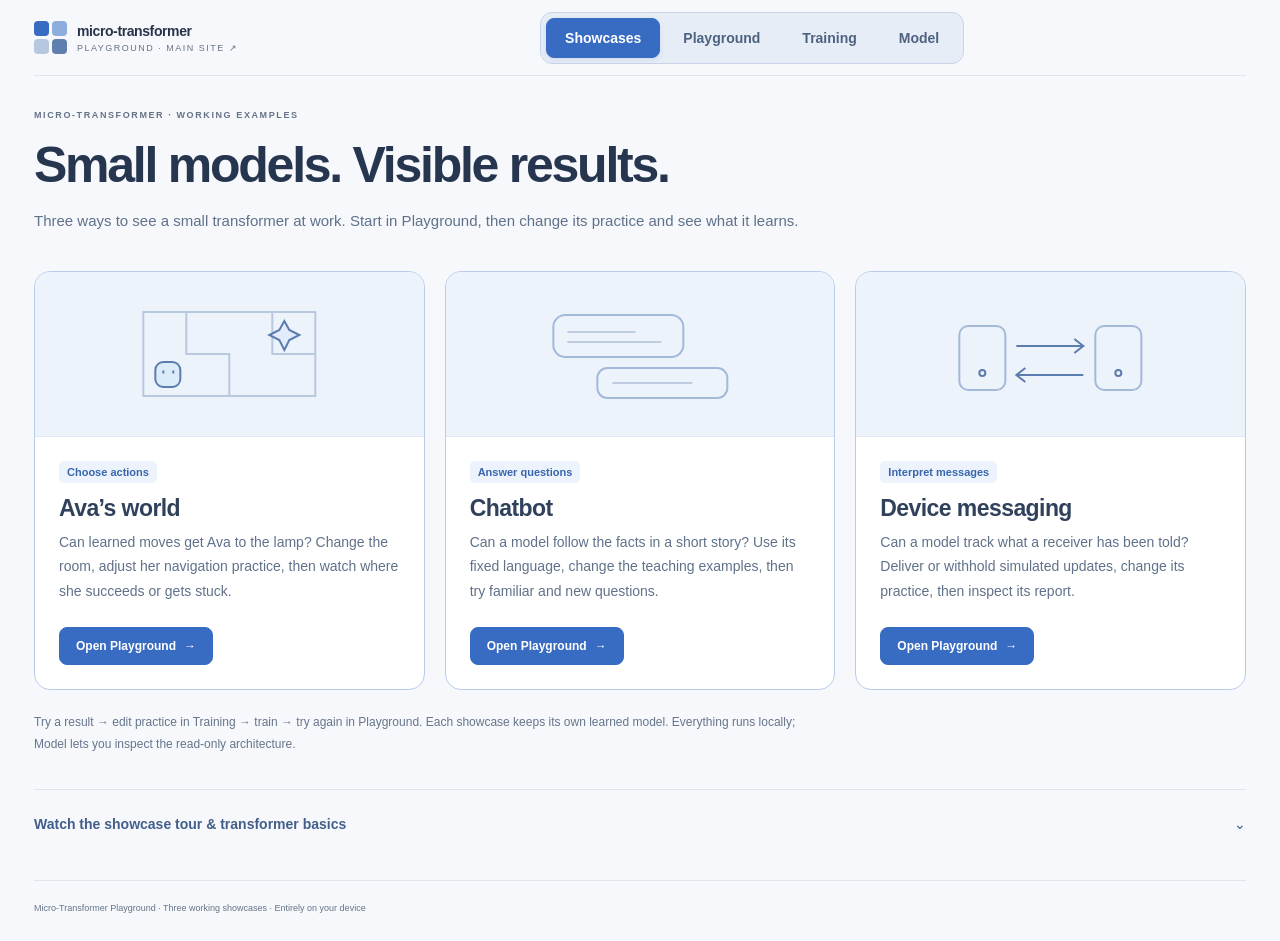
==== commit 767193b7: "Link Playground header back to main website" ====
--- a/lab/index.html
+++ b/lab/index.html
@@ -6,8 +6,8 @@
     <meta name="theme-color" content="#f7f7f2" />
     <meta name="description" content="Explore Micro-Transformer showcases. Try Ava in the Playground, modify her training, and inspect the real model entirely in your browser." />
     <title>Micro-Transformer · Playground</title>
-    <script type="module" crossorigin src="/lab/assets/index-pVU3p8zX.js"></script>
-    <link rel="stylesheet" crossorigin href="/lab/assets/index-BcadddcC.css">
+    <script type="module" crossorigin src="/lab/assets/index-BpPuqmgp.js"></script>
+    <link rel="stylesheet" crossorigin href="/lab/assets/index-DpEGPQ2l.css">
   </head>
   <body>
     <div id="app"></div>
--- a/lab/assets/index-DpEGPQ2l.css
+++ b/lab/assets/index-DpEGPQ2l.css
@@ -0,0 +1 @@
+:root{font-family:ui-sans-serif,-apple-system,BlinkMacSystemFont,Segoe UI,sans-serif;color:#26322d;background:#f7f8f3;font-synthesis:none;--ink:#26322d;--muted:#75806f;--line:#e0e6d9;--orange:#cd5b38;--green:#5e805b;--purple:#8363a3}*{box-sizing:border-box}[hidden]{display:none!important}body{margin:0}button,input,select{font:inherit;color:inherit}button{cursor:pointer}button:disabled{cursor:not-allowed;opacity:.45}button,input,select,summary{outline-offset:4px}button:focus-visible,input:focus-visible,select:focus-visible,summary:focus-visible{outline:3px solid #7a9fc5}.icon{width:18px;height:18px;stroke:currentColor;fill:none;stroke-width:1.7;stroke-linecap:round;stroke-linejoin:round;vertical-align:middle;flex-shrink:0}button .icon{pointer-events:none}.shell{max-width:1440px;margin:auto;padding:0 34px}.topbar{display:flex;align-items:center;gap:34px;height:90px;border-bottom:1px solid var(--line)}.brand{display:flex;align-items:center;gap:10px;font-weight:700;font-size:14px;letter-spacing:-.4px;white-space:nowrap}.brand small{font-size:9px;display:block;color:var(--muted);margin-top:4px;letter-spacing:1.5px;font-weight:500}.logo{height:33px;width:33px;display:grid;grid-template-columns:1fr 1fr;gap:3px;transform:rotate(-7deg)}.logo i{border-radius:4px;background:#dd8967}.logo i:nth-child(2){background:#bba6d5}.logo i:nth-child(3){background:#a8c5af}.logo i:nth-child(4){background:#ebc887}.tabs{display:flex;gap:8px;align-self:stretch;align-items:center;margin:auto}.tabs button{border:1px solid transparent;border-radius:8px;background:none;padding:10px 18px;font-size:13px;display:flex;align-items:center;gap:9px;color:var(--muted);position:relative}.tabs button>span{display:grid;place-items:center;width:20px;height:20px;border-radius:6px;background:#ecf0e5;font-size:10px}.tabs button[aria-selected=true]{background:#fff;border-color:#d9e0d1;color:var(--ink);font-weight:650;box-shadow:0 2px 3px #28322105}.tabs button[aria-selected=true]>span{background:#f8e7db;color:#b36543}.tab-dot{width:6px;height:6px;background:#c57b48;border-radius:50%;position:absolute;right:6px;top:7px}.top-actions{display:flex;align-items:center;gap:9px}.local{font-size:10px;white-space:nowrap;color:#65815b;display:flex;align-items:center;gap:6px;margin-right:8px}.local i,.status-dot{display:inline-block;width:6px;height:6px;background:#86a377;border-radius:50%}.btn{border:1px solid #d7e0ce;background:#fff;border-radius:8px;padding:11px 16px;display:inline-flex;align-items:center;justify-content:center;gap:8px;font-size:12px;font-weight:600;transition:background .15s}.btn:hover:not(:disabled){background:#f0f3e9}.btn.small{padding:8px 11px;font-size:11px}.btn.primary{background:var(--orange);border-color:var(--orange);color:#fff}.btn.primary:hover:not(:disabled){background:#b64b2c}.btn.dark{background:#29372f;color:#fff;border-color:#29372f}.btn.quiet{border-color:transparent;background:transparent;color:var(--muted)}.btn.wide{width:100%}.icon-btn{border:0;background:none;padding:7px;color:var(--muted);border-radius:6px;display:inline-flex}.icon-btn:hover{background:#eaf0e1}.text-btn{border:0;background:transparent;padding:0;color:#6d7d61;font-size:11px;display:inline-flex;align-items:center;gap:5px;text-align:left;line-height:1.6}.text-btn .icon{width:14px;height:14px}.page-intro{display:flex;justify-content:space-between;align-items:center;gap:24px;padding:29px 0 25px}.eyebrow{font-size:9px;letter-spacing:1.6px;font-weight:600;color:#8b957e}.page-intro h1{font-size:32px;letter-spacing:-1.2px;font-weight:550;margin:9px 0}.page-intro p{font-size:13px;line-height:1.7;margin:0;color:var(--muted)}.next{background:#eef2e6;font-size:11px;color:#677a55;border-color:#dce5cf}.busy-notice{padding:11px 15px;background:#f8efdd;border:1px solid #e9dcc3;border-radius:8px;margin-bottom:15px;font-size:11px;line-height:1.7;color:#8c754e}.busy-notice .text-btn{margin-left:6px;color:#8c754e}.panel{border:1px solid var(--line);background:#fff;border-radius:12px;overflow:hidden;box-shadow:0 3px 4px #29382b02}.panel-head{padding:17px 20px;border-bottom:1px solid var(--line);display:flex;justify-content:space-between;align-items:center;gap:12px;min-height:61px}.panel-head h2{font-size:13px;font-weight:650;margin:0;letter-spacing:-.1px}.panel-head p{font-size:10px;color:var(--muted);margin:5px 0 0}.panel-body{padding:23px}.muted{color:var(--muted);font-size:10px;line-height:1.6}.tag{padding:5px 7px;border-radius:5px;background:#f0f4e9;color:#728260;font-size:9px;white-space:nowrap}.build-layout{display:grid;grid-template-columns:245px minmax(0,1fr);gap:20px}.palette{align-self:start}.palette .panel-head{padding:17px;flex-wrap:wrap;gap:5px}.palette .panel-head .muted{font-size:9px}.palette-piece{width:calc(100% - 28px);margin:0 14px 9px;border:1px solid var(--piece-line);background:var(--piece-bg);border-radius:7px;display:flex;align-items:center;gap:10px;padding:13px 11px;min-height:65px;box-shadow:0 2px 0 var(--piece-line);text-align:left;touch-action:pan-y;user-select:none}.palette-piece:first-child{margin-top:17px}.palette-piece>span:first-child{color:var(--piece-ink)}.palette-piece>span:nth-child(2){flex:1}.palette-piece strong{display:block;font-size:11px;line-height:1.4;font-weight:600}.palette-piece small{display:block;color:#7e8975;font-size:9px;margin-top:4px}.palette-piece b{font-size:19px;font-weight:400;color:var(--piece-ink)}.palette-piece:hover:not(:disabled){filter:saturate(1.3)}.task-card{margin:19px 16px 17px;padding-top:16px;border-top:1px solid var(--line)}.task-card>.mini-board{float:left;margin:13px 10px 7px 0;width:35px;height:35px}.task-card>strong{display:block;font-size:12px;margin-top:16px;font-weight:600}.task-card p{font-size:10px;line-height:1.7;color:var(--muted);margin:8px 0 12px;clear:both}.task-card .text-btn{font-size:10px}.drop-remove{outline:2px dashed #d48d6d;outline-offset:3px;background:#fff9f3}.builder-hint{padding:12px 20px;background:#fdfefb;display:flex;align-items:center;gap:7px;border-bottom:1px solid var(--line);font-size:10px;color:#7c8b70}.hint-end{margin-left:auto;font-size:9px;color:#98a38e}.stack-canvas{position:relative;min-height:540px;height:min(820px,calc(100dvh - 290px));overflow:auto;background-color:#f9fbf5;background-image:radial-gradient(#dbe3d2 .75px,transparent .75px);background-size:14px 14px;scrollbar-width:thin;padding:27px 30px 40px}.stack-list{width:100%;max-width:460px;margin:0 auto;padding-bottom:15px}.piece{position:relative;margin:0 0 4px;background:var(--piece-bg);border:1.5px solid var(--piece-line);border-radius:7px;box-shadow:0 2px 0 var(--piece-line);overflow:visible;transition:box-shadow .15s}.piece:before{content:"";position:absolute;top:-2px;left:30px;width:26px;height:7px;border:1.5px solid var(--piece-line);border-top:0;border-radius:0 0 5px 5px;background:#f9fbf5;z-index:3}.piece:after{content:"";position:absolute;left:30px;bottom:-8px;width:26px;height:8px;border:1.5px solid var(--piece-line);border-top:0;border-radius:0 0 5px 5px;background:var(--piece-bg);z-index:5}.piece:first-child{border-radius:20px 20px 7px 7px}.piece:first-child:before,.piece:last-child:after{display:none}.piece:last-child{border-radius:7px 7px 20px 20px}.piece.selected{box-shadow:0 0 0 2px var(--piece-ink),0 3px 0 var(--piece-line)}.piece-header{display:flex;align-items:center;min-height:73px;padding:12px 12px 10px 8px;gap:5px}.piece-grip{border:0;background:transparent;padding:5px 2px;color:var(--piece-ink);cursor:grab;touch-action:none;align-self:stretch}.piece-grip .icon{width:13px;height:18px}.piece-grip:disabled{opacity:.4;cursor:default}.piece-title{border:0;background:transparent;text-align:left;display:flex;align-items:center;gap:11px;padding:0;flex:1;color:inherit;min-width:0}.piece-title>.icon{width:23px;height:23px;color:var(--piece-ink)}.piece-title strong{display:block;font-size:12px;font-weight:650;line-height:1.5}.piece-title small{display:block;font-size:9px;color:#7d8973;margin-top:3px;line-height:1.6}.piece-index{align-self:flex-start;margin-top:3px;font-size:8px;color:var(--piece-ink);opacity:.7}.piece-controls{border-top:1px solid var(--piece-line);margin:0 16px 12px 33px;padding-top:13px}.piece-setting{display:flex;align-items:center;gap:10px;justify-content:space-between;font-size:10px;line-height:1.6;margin-bottom:10px}.piece-setting select{min-width:132px;max-width:210px;border:1px solid var(--piece-line);border-radius:6px;background:#ffffffc7;padding:7px 8px;font-size:10px}.piece-check{display:flex;gap:8px;align-items:center;font-size:10px;margin:9px 0;line-height:1.5}.piece-check input{accent-color:var(--piece-ink);width:15px;height:15px;margin:0}.piece-controls p{font-size:10px;line-height:1.7;color:#76836d;margin:10px 0 0}.piece-advanced{margin-top:6px}.piece-advanced summary{font-size:9px;color:#7b876f;cursor:pointer}.piece-tail{display:flex;align-items:center;justify-content:flex-start;gap:16px;padding:7px 16px 9px 33px;font-size:8px;color:var(--piece-ink);border-top:1px solid var(--piece-line);background:#ffffff24}.piece-actions{padding:8px 14px 11px 32px;display:flex;gap:8px;border-top:1px solid var(--piece-line)}.piece-actions button{padding:4px 7px;border:1px solid var(--piece-line);background:#ffffff75;border-radius:5px;font-size:9px}.piece-actions button:last-child{margin-left:auto}.blue{--piece-bg:#e6eef9;--piece-line:#b3c7e2;--piece-ink:#5e80a7}.purple{--piece-bg:#eee7f8;--piece-line:#cdb9e3;--piece-ink:#8b6aaf}.orange{--piece-bg:#fce9cf;--piece-line:#e6c491;--piece-ink:#b57d42}.cyan{--piece-bg:#e0f0f2;--piece-line:#a3c9d0;--piece-ink:#598e9b}.green{--piece-bg:#e9efda;--piece-line:#bfcc9e;--piece-ink:#7c9254}.builder-footer{padding:14px 18px;display:flex;justify-content:space-between;align-items:center;gap:12px;border-top:1px solid var(--line);font-size:10px;color:var(--muted)}.page-note{font-size:10px;color:#8a967f;text-align:center;margin:14px 0 0}.snap-marker{position:absolute;left:calc(50% - 230px);width:460px;height:3px;background:#85a173;z-index:10;box-shadow:0 0 0 5px #b3c99c55;pointer-events:none;border-radius:4px}.snap-marker span{position:absolute;right:0;top:-22px;background:#6b8b59;color:#fff;border-radius:4px;padding:4px 7px;font-size:9px}.snap-marker.invalid{background:#c88466;box-shadow:0 0 0 5px #ecc8b755}.snap-marker.invalid span{background:#ac6d52}.drag-ghost{position:fixed;left:0;top:0;z-index:100;pointer-events:none}.ghost-piece{background:var(--piece-bg);border:1.5px solid var(--piece-line);border-radius:7px;padding:18px 24px;min-width:245px;box-shadow:0 12px 25px #2b422c25;color:var(--piece-ink);font-size:12px;display:flex;align-items:center;gap:12px}.intro-copy{font-size:12px;line-height:1.8;color:var(--muted);margin:0 0 22px}.training-layout{display:grid;grid-template-columns:320px minmax(0,1fr);gap:20px}.field{font-size:11px;display:flex;align-items:center;justify-content:space-between;gap:12px;margin-bottom:17px;color:#6c7b61;line-height:1.6}.field input,.field select{background:#fbfcf8;border:1px solid #dce4d1;border-radius:6px;padding:9px;font-size:11px;min-width:95px;max-width:170px}.field input{width:95px}.field select{width:160px}.advanced{border-top:1px solid var(--line);border-bottom:1px solid var(--line);padding:13px 0;margin:18px 0 24px}.advanced summary{font-size:11px;color:var(--muted);cursor:pointer}.advanced[open] summary{margin-bottom:20px}.small-copy{font-size:10px;color:var(--muted);line-height:1.8;margin:12px 0}.button-row{display:flex;align-items:center;justify-content:space-between;gap:8px;margin-top:12px}.button-row .btn{flex:1}.teaching-controls .panel-body{padding:23px}.learning-panel .panel-body{padding:25px}.metrics{display:flex;justify-content:space-between;gap:25px;padding:5px 0 20px}.metrics small{display:block;font-size:10px;color:var(--muted);margin-bottom:8px}.metrics strong{font-size:31px;font-weight:550;letter-spacing:-1.3px;font-variant-numeric:tabular-nums}.metrics strong span{font-size:12px;color:#919c86;letter-spacing:0}.progress-track{height:4px;background:#edf1e6;border-radius:4px}.progress-track>div{height:100%;width:0;background:#d28b60;border-radius:4px;transition:width .2s}.chart{position:relative;height:210px;margin:23px 0 8px}.chart>svg{width:100%;height:100%;overflow:visible}.chart-empty{height:100%;display:flex;flex-direction:column;justify-content:center;align-items:center;background:#f9fbf5;border-radius:9px;text-align:center}.chart-empty>span{color:#c6a875;margin-bottom:10px}.chart-empty>span>.icon{width:25px;height:25px}.chart-empty strong{font-size:12px;font-weight:500;color:#93a080}.chart-empty p{font-size:10px;line-height:1.6;color:#a3ad95;padding:0 20px}.chart-legend{display:flex;justify-content:space-between;font-size:9px;color:#8c987e;padding:5px 0}.chart-legend>span:first-child:before{content:"";display:inline-block;width:14px;height:2px;vertical-align:middle;background:var(--orange);margin-right:6px}.training-example{margin-top:24px;padding-top:20px;border-top:1px solid var(--line);display:flex;align-items:center;gap:13px}.mini-board{display:inline-grid;grid-template-columns:repeat(3,1fr);gap:2px;width:35px;height:35px;flex-shrink:0}.mini-board>i{background:#e4eadd;border-radius:2px}.mini-board>i.on{background:#db946e}.training-example strong{font-size:10px;font-weight:600;display:block;margin-bottom:5px}.training-example div>span{display:block;font-size:9px;color:var(--muted)}.training-example>.muted{margin-left:auto;white-space:nowrap;font-size:9px}.training-bottom{display:flex;align-items:center;justify-content:space-between;gap:15px;margin-top:23px}.data-note{font-size:11px;line-height:1.8;color:var(--muted)}.data-note .icon{width:13px;height:13px;margin-right:6px}.play-layout{display:grid;grid-template-columns:310px minmax(0,1fr);gap:20px;max-width:920px;margin:auto}.board{display:grid;grid-template-columns:repeat(3,1fr);gap:8px;aspect-ratio:1;background:#f4f6ed;padding:11px;border:1px solid #e2e8d9;border-radius:12px}.cell{border:1px solid #dce3d1;border-radius:8px;background:#e7ecde;position:relative;box-shadow:0 2px #d0d9c4;transition:background .2s}.cell.on{background:#df936d;border-color:#d28760;box-shadow:0 2px #c17c56}.cell span{position:absolute;left:8px;top:6px;font-size:9px;color:#92a080}.cell.on span{color:#8a563a}.cell.on:after{content:"";position:absolute;top:50%;left:50%;width:7px;height:7px;background:#ffe0c2;border-radius:2px;transform:translate(-50%,-50%)}.input-panel .field{display:block;margin-top:22px;font-size:10px}.input-panel .field select{display:block;max-width:none;width:100%;margin-top:7px;background:#fff}.answer-key{display:flex;justify-content:space-between;align-items:center;padding-top:16px;border-top:1px solid var(--line);font-size:10px;color:var(--muted)}.answer-key strong{color:#5a6d50;font-weight:600}.prediction-panel .panel-body{padding:30px 35px}.prediction-icon{height:42px;width:42px;border-radius:11px;background:#eef3e7;color:#96a47e;display:grid;place-items:center;margin-bottom:15px}.prediction-icon .icon{width:24px;height:24px}.prediction-panel h2#prediction-title{font-size:29px;letter-spacing:-1px;font-weight:550;margin:0 0 10px}.prediction-help{font-size:12px;line-height:1.7;color:var(--muted);min-height:40px;margin:0 0 23px;max-width:400px}.prob-label{display:flex;justify-content:space-between;font-size:11px;color:var(--muted);margin:17px 0 7px}.prob-label strong{color:#4c6141;font-weight:600;font-variant-numeric:tabular-nums}.prob-track{height:7px;background:#edf1e6;border-radius:5px;overflow:hidden}.prob-track>div{height:100%;width:0;background:#8ca575;border-radius:5px;transition:width .3s}.prob-track>#no-bar{background:#c5ab83}.prediction-panel .wide{margin-top:27px}.prediction-panel .small-copy{text-align:center;font-size:9px;margin-top:12px}.disclosure{max-width:920px;margin:18px auto 0}.disclosure>summary{display:flex;justify-content:space-between;align-items:center;gap:10px;cursor:pointer;padding:17px 21px;font-size:12px;font-weight:550;list-style:none}.disclosure>summary:after{content:"+";font-size:18px;font-weight:400;color:#a0ad91}.disclosure[open]>summary:after{content:"−"}.disclosure>summary>.muted{margin-left:auto;font-weight:400;font-size:9px}.disclosure[open]>summary{border-bottom:1px solid var(--line)}.trace-toolbar{display:flex;align-items:center;justify-content:space-between;gap:15px}.trace-toolbar p{font-size:11px;color:var(--muted);line-height:1.6;margin:0}.trace-steps{display:flex;flex-wrap:wrap;gap:7px;margin:18px 0 22px}.trace-step{border:1px solid var(--piece-line);background:var(--piece-bg);font-size:10px;border-radius:6px;padding:8px 10px;display:flex;align-items:center;gap:6px}.trace-step small{opacity:.5}.trace-step.selected{outline:2px solid var(--piece-ink);outline-offset:1px}.trace-step.active{box-shadow:0 0 0 3px #dc7e54}.trace-heading{display:flex;align-items:center;justify-content:space-between;gap:12px;margin:15px 0}.trace-heading h3{font-size:13px;font-weight:600;margin:0}.trace-heading .muted{font-size:9px}.inline-label{display:flex;align-items:center;gap:12px;font-size:10px;color:var(--muted);margin-bottom:15px}.inline-label select{border:1px solid var(--line);background:#fff;border-radius:5px;padding:6px;font-size:10px}.attention-display{display:flex;align-items:center;gap:25px}.attention-matrix{display:grid;grid-template-columns:repeat(10,1fr);gap:3px;width:240px;flex-shrink:0}.attention-matrix>span{aspect-ratio:1;border-radius:2px}.attention-display>p{font-size:11px;line-height:1.8;color:var(--muted);max-width:360px}.tensor{display:grid;gap:3px}.tensor>span{min-height:14px;border-radius:2px}.tokens{display:flex;gap:6px;flex-wrap:wrap}.tokens>span{padding:9px;background:#f2f6e9;border:1px solid var(--line);border-radius:5px;font-size:11px;text-align:center}.tokens small{display:block;font-size:8px;color:var(--muted);margin-top:4px}.scorecards{display:grid;grid-template-columns:1fr 1fr;gap:16px}.scorecards>div{border:1px solid var(--line);border-radius:8px;padding:16px;background:#f8faf4}.scorecards>div:last-child{background:#fcf3e9;border-color:#efdbc3}.scorecards small{display:block;font-size:9px;color:var(--muted)}.scorecards strong{display:block;font-size:29px;font-weight:550;margin:10px 0;letter-spacing:-1px}.scorecards span{font-size:10px;color:var(--muted);display:block;line-height:1.5}.comparison-filter{display:flex;justify-content:space-between;align-items:center;font-size:10px;color:var(--muted);margin-top:20px;gap:10px}.comparison-filter select{font-size:10px;background:#fff;border:1px solid var(--line);border-radius:5px;padding:7px}.comparison-items{display:flex;gap:6px;flex-wrap:wrap;max-height:200px;overflow:auto;margin-top:12px}.example{background:#f1f6e8;border:1px solid #d6e3c6;padding:6px;border-radius:6px}.example.wrong{background:#fbeae0;border-color:#edc7af}.example.changed{box-shadow:inset 0 -3px #ae94c3}.example>.mini-board{width:28px;height:28px;gap:1px}.example .mini-board>i{border-radius:1px}footer{display:flex;align-items:center;justify-content:space-between;gap:15px;border-top:1px solid var(--line);margin:26px 0 0;padding:19px 0 25px;font-size:9px;color:#95a087;line-height:1.8}footer .icon{width:11px;height:11px;vertical-align:middle;margin:0 2px}footer .text-btn{font-size:10px}.toast{position:fixed;bottom:20px;left:50%;transform:translate(-50%);max-width:calc(100% - 30px);background:#2d4232;color:#fff;padding:12px 18px;border-radius:8px;font-size:12px;line-height:1.7;z-index:200;box-shadow:0 7px 30px #1d321e22}.toast.error{background:#95563d}dialog{width:min(610px,calc(100vw - 30px));border:1px solid var(--line);border-radius:14px;padding:0;color:var(--ink);box-shadow:0 30px 100px #1c301f30}dialog::backdrop{background:#243b2b70;backdrop-filter:blur(3px)}.modal-head{display:flex;justify-content:space-between;align-items:center;padding:22px 25px;border-bottom:1px solid var(--line)}.modal-head h2{font-size:20px;font-weight:550;margin:0;letter-spacing:-.5px}.modal-body{padding:24px 25px;font-size:12px;color:var(--muted);line-height:1.85}.modal-body p:first-child{margin-top:0}.modal-body ol{padding-left:21px}.modal-body li{padding-left:5px;margin-bottom:13px}.modal-body strong{color:var(--ink);font-weight:600}.notice{padding:13px 15px;background:#f5f2e7;border-radius:7px;font-size:11px;line-height:1.8}@media(min-width:1450px){.stack-canvas{height:min(740px,calc(100dvh - 290px));min-height:590px}}@media(max-width:1100px){.shell{padding:0 24px}.topbar{gap:14px}.tabs{gap:1px}.tabs button{padding:10px 12px}.local{display:none}.build-layout{grid-template-columns:220px minmax(0,1fr);gap:16px}.hint-end{display:none}.palette-piece strong{font-size:10px}.training-layout{grid-template-columns:290px minmax(0,1fr)}.metrics{gap:15px}.metrics strong{font-size:27px}.metrics small{font-size:9px}.training-example>.muted{display:none}.page-intro h1{font-size:30px}.snap-marker{left:12%;width:76%}}@media(max-width:760px){.shell{padding:0 16px}.topbar{flex-wrap:wrap;justify-content:space-between;height:auto;min-height:108px;padding:15px 0 11px;gap:14px}.brand{font-size:12px}.brand small{font-size:8px}.logo{width:29px;height:29px}.top-actions{gap:6px}.top-actions .btn{font-size:10px;padding:8px}.top-actions .icon-btn{padding:5px}.top-actions .icon-btn .icon{width:16px;height:16px}.tabs{order:3;width:100%;margin:0;justify-content:center}.tabs button{flex:1;justify-content:center;font-size:12px;padding:9px}.tabs button>span{width:18px;height:18px;font-size:9px}.page-intro{padding:22px 0 20px;gap:12px}.page-intro h1{font-size:25px;letter-spacing:-.8px;line-height:1.2}.page-intro p{font-size:11px;line-height:1.8}.page-intro .eyebrow{font-size:8px}.next{font-size:10px;white-space:nowrap;padding:9px}.next .icon{display:none}.build-layout{grid-template-columns:1fr;gap:13px}.palette .panel-head{padding:12px 15px;min-height:44px;flex-wrap:nowrap}.palette .panel-head h2{font-size:11px}.palette #palette{display:flex;gap:7px;overflow:auto;padding:10px 12px 13px;scrollbar-width:thin}.palette-piece{width:145px;min-width:145px;margin:0;min-height:53px;padding:9px;gap:7px}.palette-piece:first-child{margin-top:0}.palette-piece>span:first-child>.icon{width:17px;height:17px}.palette-piece strong{font-size:9px}.palette-piece small{font-size:8px}.palette-piece b{font-size:17px}.task-card{display:none}.builder .panel-head{padding:13px 15px;min-height:55px}.builder .panel-head h2{font-size:12px}.builder .panel-head p{font-size:8px;line-height:1.6;max-width:230px}.builder-hint{padding:10px 14px;font-size:9px}.stack-canvas{min-height:480px;height:calc(100dvh - 230px);max-height:650px;padding:24px 15px 35px}.stack-list{max-width:420px}.piece-header{padding:12px 9px 10px 6px;min-height:73px}.piece-title{gap:8px}.piece-title>.icon{width:20px;height:20px}.piece-title strong{font-size:11px}.piece-title small{font-size:8px}.piece-controls{margin-left:29px;margin-right:13px}.piece-setting{font-size:10px;gap:7px}.piece-setting select{min-width:118px;max-width:190px;font-size:9px;padding:7px 5px}.piece-controls p,.piece-check{font-size:9px}.piece-tail{font-size:8px;padding-left:29px}.piece-actions{padding-left:28px;gap:6px}.piece-actions button{font-size:8px;padding:5px}.builder-footer{padding:12px 14px;font-size:9px}.builder-footer .btn{font-size:9px;padding:8px}.page-note{font-size:9px;line-height:1.6}.training-layout{grid-template-columns:1fr;gap:14px}.teaching-controls .panel-body{padding:18px}.intro-copy{font-size:11px;margin-bottom:18px}.teaching-controls .field{margin-bottom:13px}.advanced{margin-top:12px;margin-bottom:18px}.learning-panel .panel-body{padding:18px}.metrics strong{font-size:26px}.metrics small{font-size:8px;line-height:1.6}.chart{height:170px}.training-example{gap:10px}.training-example strong{font-size:9px}.training-bottom{flex-direction:column;align-items:stretch;gap:14px;margin-top:17px}.data-note{font-size:10px}.training-bottom .btn{align-self:flex-end}.play-layout{grid-template-columns:1fr;gap:14px}.input-panel .panel-body{display:grid;grid-template-columns:145px 1fr;gap:0 15px;padding:17px}.board{grid-column:1;grid-row:1/4;gap:5px;padding:7px}.cell{border-radius:6px}.cell span{font-size:8px;top:4px;left:5px}.cell.on:after{height:5px;width:5px}.input-panel .button-row{grid-column:1;grid-row:4;margin-top:12px}.input-panel .field{grid-column:2;grid-row:1;margin:0 0 8px;font-size:9px}.input-panel .field select{font-size:9px;min-width:0;padding:6px}.answer-key{grid-column:2;grid-row:2;font-size:9px;padding-top:9px;align-self:start}.input-panel .small-copy{grid-column:2;grid-row:3/5;font-size:8px;margin:8px 0 0}.prediction-panel .panel-body{padding:22px}.prediction-panel h2#prediction-title{font-size:26px}.prediction-icon{height:35px;width:35px;margin-bottom:11px}.prediction-icon .icon{width:20px;height:20px}.prediction-help{font-size:11px;min-height:0;margin-bottom:16px}.prob-label{font-size:10px;margin-top:13px}.prediction-panel .wide{margin-top:22px}.disclosure>summary{padding:16px;font-size:11px}.disclosure>summary>.muted{display:none}.disclosure .panel-body{padding:17px}.trace-toolbar{flex-wrap:wrap;gap:10px}.trace-toolbar p{font-size:10px}.trace-steps{gap:6px}.trace-step{font-size:8px;padding:7px}.trace-heading{flex-wrap:wrap;gap:7px}.trace-heading .muted{font-size:8px}.attention-display{gap:14px;align-items:start}.attention-matrix{width:145px;gap:2px}.attention-display>p{font-size:9px;line-height:1.7;margin:0}.tensor{gap:2px}.tensor>span{min-height:10px}.scorecards{gap:10px}.scorecards>div{padding:13px}.scorecards strong{font-size:25px}.scorecards small{font-size:8px}.scorecards span,.comparison-filter{font-size:9px}.comparison-filter select{font-size:9px;padding:6px}.comparison-items{gap:5px}.example{padding:5px}.example>.mini-board{width:25px;height:25px}.small-copy{font-size:9px}.busy-notice,.busy-notice .text-btn{font-size:10px}footer{display:block;font-size:8px;margin-top:21px;padding-top:16px}footer .text-btn{margin-top:7px;font-size:9px}.snap-marker{left:8%;width:84%}.modal-head{padding:18px}.modal-head h2{font-size:18px}.modal-body{padding:18px;font-size:11px}.toast{font-size:11px}}@media(prefers-reduced-motion:reduce){*{animation:none!important;transition:none!important;scroll-behavior:auto!important}}.piece-title:after{content:"⌄";margin-left:auto;margin-right:5px;color:var(--piece-ink);font-size:14px;opacity:.7}.piece-title[aria-expanded=true]:after{transform:rotate(180deg)}.piece.endpoint{background:transparent;border:0;border-radius:0;box-shadow:none}.piece.endpoint.selected{box-shadow:none}.endpoint .piece-header{width:128px;height:128px;min-height:128px;box-sizing:border-box;margin:0 auto;padding:12px 10px;display:flex;flex-direction:column;justify-content:center;gap:7px;border:2px solid var(--piece-line);border-radius:50%;background:var(--piece-bg);box-shadow:0 2px 0 var(--piece-line)}.endpoint.selected .piece-header{box-shadow:0 0 0 2px var(--piece-ink)}.endpoint .piece-title{display:flex;flex:0;flex-direction:column;gap:5px;text-align:center;width:100%}.endpoint .piece-title>.icon{width:24px;height:24px;flex-shrink:0}.endpoint .piece-title:after{display:none}.endpoint .endpoint-label{display:block;font-size:13px;font-weight:750;letter-spacing:1px;text-transform:uppercase;color:var(--piece-ink);margin-bottom:2px}.endpoint .piece-title strong{font-size:10px;font-weight:500}.endpoint .fixed-badge{display:flex;align-items:center;justify-content:center;gap:4px;font-size:9px;color:var(--piece-ink)}.fixed-badge .icon{width:10px;height:10px}.endpoint .piece-controls{margin:15px 0 0;padding:14px;border:1px solid var(--piece-line);border-radius:9px;background:var(--piece-bg)}.piece.endpoint-input{margin-bottom:34px}.piece.endpoint-output{margin-top:34px}.piece.endpoint:before,.piece.endpoint:after{display:none}.piece.endpoint-input:after,.piece.endpoint-output:before{content:"";display:block;position:absolute;left:calc(50% - 1px);width:2px;height:34px;background:#9aa88e;border:0;border-radius:0;z-index:1}.piece.endpoint-input:after{bottom:-34px;top:auto}.piece.endpoint-output:before{top:-34px;bottom:auto}.endpoint+.piece:before,.piece:has(+.endpoint):after{display:none}.piece.endpoint-input:after,.piece.endpoint-output:before{left:calc(50% - 6px);width:12px;background:#7c8f70;clip-path:polygon(42% 0,58% 0,58% 72%,100% 72%,50% 100%,0 72%,42% 72%);pointer-events:none}.piece:not(.endpoint):has(+.piece:not(.endpoint)){margin-bottom:22px}.block-flow-arrow{position:absolute;left:calc(50% - 5px);bottom:-22px;width:10px;height:20px;background:#7c8f70;clip-path:polygon(40% 0,60% 0,60% 65%,100% 65%,50% 100%,0 65%,40% 65%);pointer-events:none}.conn-lab .topbar{gap:22px}.conn-lab .local{margin-right:0}.c-icon{width:19px;height:19px;vertical-align:middle;flex-shrink:0;pointer-events:none}.conn-lab .tabs{margin:auto}.conn-lab h1{font-size:34px}.conn-lab .page-intro p,.conn-lab .panel-head h2{font-size:14px}.conn-lab .panel-head p{font-size:11px}.conn-lab .small-copy{font-size:11px;line-height:1.7}.conn-lab button{touch-action:manipulation}.c-experiment{display:flex;align-items:center;gap:9px;padding-top:19px;font-size:11px;color:#829075}.c-experiment strong{font-size:12px;color:#57694d}.c-experiment>span:not(.c-experiment-dot){padding-left:10px;border-left:1px solid #d7dfce}.c-experiment button{margin-left:auto;padding:5px 0;background:transparent;border:0;font-size:11px;color:#718363;display:flex;gap:6px;align-items:center}.c-experiment button .c-icon{width:14px}.c-experiment-dot{width:7px;height:7px;background:#c59646;border-radius:50%}.conn-lab .page-intro{padding-top:23px}.c-build-layout{display:grid;grid-template-columns:250px minmax(0,1fr);gap:22px}.c-palette{align-self:start}.c-palette .panel-head{flex-wrap:wrap;gap:5px}.c-palette-items{padding:16px 14px 5px;transition:background .15s}.c-palette-piece{display:flex;align-items:center;gap:11px;width:100%;text-align:left;padding:16px 12px;margin-bottom:11px;background:var(--piece-bg);border:1.5px solid var(--piece-line);border-radius:8px;box-shadow:0 2px 0 var(--piece-line);color:var(--piece-ink);touch-action:none}.c-palette-piece strong{display:block;font-size:12px;font-weight:650;color:#354134;line-height:1.5}.c-palette-piece small{display:block;font-size:10px;color:#798571;margin-top:4px}.c-palette-piece b{margin-left:auto;font-size:21px;font-weight:400}.c-repeat-color{--piece-bg:#fff0cf;--piece-line:#dfbc72;--piece-ink:#a97928}.c-task-note{margin:12px 17px 21px;padding-top:20px;border-top:1px solid #e1e6da}.c-task-note h3{font-size:14px;margin:14px 0 8px}.c-task-note p{font-size:12px;line-height:1.8;color:#7a8771}.c-task-note .text-btn{font-size:11px}.c-example-trail{display:flex;align-items:center;justify-content:space-between;gap:6px;margin-top:17px}.c-example-trail b{border-radius:50%;background:#edf1e6;border:1px solid #dce4d0;width:31px;height:31px;display:grid;place-items:center;font-size:12px;color:#70825e}.c-example-trail>span{color:#a6b099}.c-build-canvas{position:relative;padding:28px 24px 36px;background-color:#f9fbf5;background-image:radial-gradient(#dbe3d2 .75px,transparent .75px);background-size:15px 15px;min-height:550px;max-height:calc(100dvh - 285px);overflow:auto;scrollbar-width:thin}.c-model-stack{max-width:490px;margin:0 auto}.c-endpoint{width:117px;height:117px;border-radius:50%;margin:0 auto;display:flex;align-items:center;justify-content:center;flex-direction:column;border:2px solid;gap:4px;box-shadow:0 2px #00000008}.c-input{background:#e6eef9;border-color:#bbcde4;color:#6682a4}.c-output{background:#edf1db;border-color:#c3cfa5;color:#859762}.c-endpoint>span .c-icon{height:21px;width:21px}.c-endpoint strong{text-transform:uppercase;font-size:12px;letter-spacing:1.2px}.c-endpoint small{font-size:9px;color:#697760}.c-endpoint em{display:flex;align-items:center;gap:4px;font-style:normal;font-size:8px;margin-top:3px;opacity:.8}.c-endpoint em .c-icon{width:10px;height:10px}.c-flow{height:30px;position:relative;margin:0 auto;width:12px;background:#829673;clip-path:polygon(42% 0,58% 0,58% 72%,100% 72%,50% 100%,0 72%,42% 72%)}.c-embedding{display:flex;justify-content:space-between;align-items:center;gap:14px;background:#e5edf8;border:1.5px solid #b8cbe2;border-radius:8px;padding:15px 18px;font-size:12px;color:#516d91}.c-embedding>span{display:flex;align-items:center;gap:9px;font-weight:600}.c-embedding label{display:flex;gap:7px;align-items:center;font-size:10px}.conn-lab select{border:1px solid #ccd5c2;border-radius:6px;background:#ffffffb8;padding:7px 8px;font-size:11px;max-width:100%}.c-repeat{position:relative;background:#f8d995;border:2px solid #dfb760;border-radius:12px 12px 12px 8px;box-shadow:0 3px #dfb760}.c-repeat:before{content:"";position:absolute;left:28px;top:-2px;width:29px;height:8px;background:#f9fbf5;border:1.5px solid #dfb760;border-top:0;border-radius:0 0 5px 5px}.c-repeat:after{content:"";position:absolute;left:28px;bottom:-9px;width:29px;height:8px;background:#f8d995;border:1.5px solid #dfb760;border-top:0;border-radius:0 0 5px 5px}.c-repeat-head{display:flex;align-items:center;gap:9px;padding:14px 15px 13px 8px;color:#725422;font-size:15px;min-height:62px}.c-repeat-head>.c-icon{width:23px;height:23px}.c-repeat-head strong{font-weight:650}.c-repeat-head select{border:1px solid #c59a45;border-radius:18px;background:#fff9e7;min-width:53px;text-align:center;font-size:15px;font-weight:700;padding:6px 8px}.c-unwrap{margin-left:auto;align-self:center;border:0;background:transparent;font-size:10px;padding:6px;color:#8e712f}.c-grip{display:flex;align-items:center;justify-content:center;border:0;background:transparent;padding:5px 2px;color:inherit;opacity:.55;cursor:grab;touch-action:none}.c-grip .c-icon{height:18px;width:14px}.c-repeat-cavity{position:relative;background:#fbfcf7;border:1.5px solid #dfb760;border-right:0;border-radius:0 0 0 8px;margin:0 -2px 0 23px;padding:16px 14px 12px 17px;min-height:96px;transition:background .15s}.c-repeat-foot{display:flex;align-items:center;gap:7px;font-size:10px;color:#87662a;padding:12px 13px 11px 24px;min-height:44px}.c-repeat-foot>.c-icon{width:15px;height:15px}.c-repeat-foot>span{display:flex;gap:4px;margin-left:auto}.c-repeat-foot i{display:grid;place-items:center;border-radius:50%;width:18px;height:18px;background:#ffedc2;font-size:8px;font-style:normal;border:1px solid #dfbc72}.c-piece{position:relative;border:1.5px solid var(--piece-line);border-radius:7px;background:var(--piece-bg);box-shadow:0 2px 0 var(--piece-line);margin-bottom:10px;color:var(--piece-ink)}.c-piece:last-child{margin-bottom:5px}.c-piece:before{content:"";position:absolute;left:25px;top:-2px;width:28px;height:7px;background:#fbfcf7;border:1.5px solid var(--piece-line);border-top:0;border-radius:0 0 5px 5px}.c-piece:after{content:"";position:absolute;left:25px;bottom:-8px;width:28px;height:8px;background:var(--piece-bg);border:1.5px solid var(--piece-line);border-top:0;border-radius:0 0 5px 5px;z-index:2}.c-piece-head{display:flex;align-items:stretch;gap:4px;padding:14px 12px 13px 6px;min-height:75px;touch-action:none}.c-piece-title{display:flex;align-items:center;gap:10px;flex:1;border:0;background:transparent;text-align:left;padding:0;color:#34412f;min-width:0}.c-piece-title>.c-icon{height:23px;width:23px;color:var(--piece-ink)}.c-piece-title>span:first-of-type{flex:1}.c-piece-title strong{display:block;font-size:12px;line-height:1.5;font-weight:650}.c-piece-title small{display:block;font-size:10px;color:#7a8771;margin-top:4px}.c-piece-title>span:last-child{color:var(--piece-ink);font-size:15px}.c-selected{box-shadow:0 0 0 2px var(--piece-ink)}.c-piece-settings{margin:0 13px 12px 28px;padding-top:12px;border-top:1px solid var(--piece-line);color:#58684f;font-size:11px}.c-piece-settings>label{display:flex;align-items:center;justify-content:space-between;gap:9px;margin-bottom:8px}.c-piece-settings p{font-size:11px;line-height:1.7;color:#78856e}.c-piece-settings details{margin:11px 0}.c-piece-settings summary{font-size:10px;cursor:pointer}.c-check{display:flex;align-items:center;gap:8px;margin:10px 0}.c-check input{accent-color:#9b8042}.c-piece-actions{display:flex;gap:6px;flex-wrap:wrap;margin-top:12px}.c-piece-actions button{font-size:10px;border:1px solid var(--piece-line);background:#ffffff80;border-radius:5px;padding:5px 7px}.c-piece-actions button:last-child{margin-left:auto}.c-empty-slot{min-height:80px;display:grid;place-items:center;border:2px dashed #d2c39e;border-radius:8px;font-size:12px;color:#9a8d6e}.c-unwrapped{background:#ffffff80;border:1px dashed #ced9c2;border-radius:9px;padding:15px}.c-single-label{display:block;font-size:10px;color:#839079;margin-bottom:17px}.c-drop-active{background:#f0f4dc!important}.c-insertion{box-shadow:0 -4px #97af6b!important}.c-remove-zone{background:#f7e8df}.c-drag-ghost{position:fixed;left:0;top:0;z-index:20000;pointer-events:none;background:#fff1cd;border:2px solid #d8b366;border-radius:9px;padding:17px 22px;color:#74582c;font-size:13px;box-shadow:0 10px 24px #28322126}.c-pass-scores{display:flex;gap:10px;flex-wrap:wrap;margin-top:22px}.c-pass-scores>div{flex:1;min-width:75px;padding:14px 12px;background:#f5f7f0;border:1px solid #e4e9dc;border-radius:8px}.c-pass-scores small,.c-pass-scores span{display:block;font-size:10px;color:#849177}.c-pass-scores strong{display:block;font-size:23px;font-weight:550;margin:7px 0;color:#5c7452}.c-pass-scores span{font-size:9px}.c-teaching-example{display:flex;gap:14px;align-items:center;border-top:1px solid #e4e9db;margin-top:23px;padding-top:19px}.c-teaching-symbol{display:grid;place-items:center;width:44px;height:44px;background:#fff1d1;border-radius:10px;flex-shrink:0;color:#ad8338}.c-teaching-example strong{font-size:12px;font-weight:600}.c-teaching-example p{font-size:11px;line-height:1.8;color:#87927e;margin:6px 0 0}.c-play-layout{display:grid;grid-template-columns:minmax(0,1fr) minmax(0,1fr);gap:22px}.c-map-panel .panel-body{padding:19px 22px}.c-map-controls{display:flex;align-items:center;justify-content:space-between;gap:12px}.c-map-controls label{display:flex;align-items:center;gap:7px;font-size:11px;color:#68785e}.c-map{max-width:420px;margin:0 auto}.c-map svg{display:block;width:100%;height:auto;max-height:330px;overflow:visible}.c-map-node{cursor:pointer;outline:none}.c-map-node circle{fill:#f6f8f1;stroke:#b9c8aa;stroke-width:1.8}.c-map-node text{fill:#6f8360;font-size:15px;font-weight:600;pointer-events:none}.c-map-node:focus-visible circle{stroke:#6d94bc;stroke-width:4}.c-map-node.c-start-node circle{fill:#e4edf8;stroke:#a8bdd7;stroke-width:2.4}.c-map-node.c-start-node text{fill:#6682a4}.c-map-node.c-predicted-node circle{fill:#eee5f7;stroke:#a98bc7;stroke-width:3}.c-map-node text.c-start-word{font-size:8px;letter-spacing:1px;fill:#7188a5}.c-map-caption{font-size:10px;text-align:center;color:#8e9985;margin:5px 0 18px;line-height:1.7}.c-edit-map{border-top:1px solid #e5eadd;padding-top:13px}.c-edit-map summary{font-size:11px;color:#7b896d;cursor:pointer}.c-map-edit{display:grid;grid-template-columns:repeat(3,1fr);gap:12px;margin-top:14px}.c-map-edit label{display:flex;gap:7px;align-items:center;font-size:11px;color:#7d8b70}.c-map-edit b{color:#647957}.c-map-edit select{flex:1}.c-run-question{font-size:14px;line-height:1.7;color:#6d7f61;margin:0 0 22px}.c-pass-rail{display:flex;gap:8px;align-items:center;flex-wrap:wrap;margin-bottom:25px}.c-pass-rail button{position:relative;min-width:45px;flex:1;border:1px solid #dce4d1;border-radius:8px;background:#f7f9f3;padding:9px 6px;max-width:70px;color:#859379}.c-pass-rail button small{display:block;font-size:7px;letter-spacing:.8px;margin-bottom:4px}.c-pass-rail button strong{font-size:16px;font-weight:550}.c-pass-rail .c-active-pass{background:#fce9c5;border-color:#d9b76c;color:#927135;box-shadow:0 0 0 1px #d9b76c}.c-current-pass{display:flex;align-items:center;gap:19px;margin:0 0 20px;min-height:95px}.c-choice{display:grid;place-items:center;width:84px;height:84px;border-radius:50%;background:#eee5f7;color:#9072ad;border:2px solid #c8b1dd;font-size:37px;font-weight:550;flex-shrink:0}.c-start-choice{background:#e5edf7;border-color:#bdcde2;color:#7894b4}.c-current-pass h2{font-size:23px;font-weight:550;letter-spacing:-.5px;margin:8px 0}.c-current-pass p{font-size:11px;color:#87927d;line-height:1.7;margin:0}.c-probabilities{display:grid;grid-template-columns:1fr 1fr;gap:13px 19px;margin:22px 0}.c-probabilities>div,.c-attention-bars>div{display:flex;align-items:center;gap:8px;font-size:11px}.c-probabilities>div>span{font-weight:600;color:#7e8d71}.c-probabilities i,.c-attention-bars i{display:block;height:6px;background:#f0f2e9;border-radius:4px;flex:1;overflow:hidden}.c-probabilities b{display:block;height:100%;min-width:0;background:#b7a0cf;border-radius:4px}.c-probabilities small{font-size:10px;width:28px;text-align:right;color:#8d9883}.c-run-actions{display:flex;gap:9px;align-items:center;margin-top:24px}.c-run-actions .btn{flex:1;padding:11px 10px}.c-run-panel .small-copy{min-height:55px;margin-top:18px}.c-inside-panel{margin-top:21px}.c-inside-grid{display:grid;grid-template-columns:1fr 1fr;gap:40px}.c-inside-grid h3{font-size:13px;font-weight:600;color:#596c4e;margin:0 0 16px}.c-inspector-top{display:flex;align-items:center;gap:8px;flex-wrap:wrap;margin-bottom:14px}.c-inspector-top h3{margin:0 auto 0 0}.c-inspector-top label{font-size:10px;color:#8a947f;display:flex;align-items:center;gap:5px}.c-inspector-top select{padding:3px 5px;font-size:10px}.c-attention-bars{display:grid;grid-template-columns:1fr 1fr;gap:15px 22px}.c-attention-bars>div>span{white-space:nowrap;color:#7e8c72;font-size:10px}.c-attention-bars small{font-size:9px;color:#8a967e;width:26px;text-align:right}.c-attention-bars b{display:block;height:100%;background:#ad91c6;border-radius:4px}.c-state-bars{display:flex;gap:4px;align-items:center;height:83px;padding:10px;background:#f8faf4;border:1px solid #e4eadd;border-radius:7px}.c-state-bars>span{position:relative;flex:1;height:100%;background:#eef1e7;border-radius:2px;overflow:hidden}.c-state-bars i{position:absolute;bottom:0;left:0;width:100%;height:var(--value);background:var(--bar);min-height:1px}.c-numbers summary{font-size:10px;color:#7c8e6b;cursor:pointer}.c-numbers code{display:block;font-size:10px;line-height:1.8;color:#829171;overflow-wrap:anywhere;margin-top:10px}.c-pass-operation{display:flex;gap:8px;align-items:center;font-size:10px;line-height:1.7;color:#9a804a;border-top:1px solid #e5eadd;margin-top:20px;padding-top:15px}.c-pass-operation .c-icon{width:15px;height:15px}.c-inside-empty{color:#87957b;font-size:12px;line-height:1.8;padding:10px 0}.c-answer-trail{display:flex;align-items:center;gap:12px;flex-wrap:wrap}.c-answer-trail>div{display:flex;flex-direction:column;align-items:center;gap:8px}.c-answer-trail small{font-size:9px;color:#8f9a84}.c-answer-trail b{display:grid;place-items:center;border:1px solid #d3dec5;background:#f0f4e8;border-radius:50%;width:39px;height:39px;color:#7e9367;font-weight:600}.c-answer-trail>span{font-size:19px;color:#a7b299;margin-top:18px}.c-comparison-scores{display:flex;gap:12px;flex-wrap:wrap;margin-top:20px}.c-comparison-scores>div{padding:15px;flex:1;min-width:95px;background:#f4f7ed;border:1px solid #e0e8d5;border-radius:8px}.c-comparison-scores small,.c-comparison-scores span{display:block;font-size:10px;color:#8a987a}.c-comparison-scores strong{display:block;font-size:26px;font-weight:550;margin:7px 0;color:#6e8758}.c-footer-actions{display:flex;gap:19px}.c-back-to-connections{margin-top:20px;background:#fff0ce;color:#957239;border-color:#e5cb94}.conn-lab .chart-empty .c-icon{height:27px;width:27px}.conn-lab .metrics{gap:22px}.conn-lab .metrics small{font-size:10px}.conn-lab .metrics strong{font-size:31px}.conn-lab .intro-copy{font-size:12px}.conn-lab .chart-legend{font-size:10px}@media(min-width:1450px){.c-build-canvas{max-height:calc(100dvh - 290px)}}@media(max-width:1100px){.c-build-layout{grid-template-columns:220px minmax(0,1fr);gap:16px}.c-palette-piece{gap:7px;padding:14px 10px}.c-palette-piece strong{font-size:11px}.conn-lab .topbar{gap:13px}.conn-lab .metrics strong{font-size:25px}.conn-lab .metrics small{font-size:9px}.c-play-layout{gap:16px}.c-map-controls{flex-wrap:wrap}.c-current-pass{gap:13px}.c-current-pass h2{font-size:21px}.c-choice{width:70px;height:70px;font-size:31px}.c-run-actions{flex-wrap:wrap}.c-inside-grid{gap:25px}.c-attention-bars{grid-template-columns:1fr}}@media(max-width:760px){.conn-lab h1{font-size:28px}.conn-lab .page-intro p{font-size:12px}.c-experiment{flex-wrap:wrap;padding-top:15px;gap:7px}.c-experiment>span:not(.c-experiment-dot){display:none}.c-experiment button{font-size:9px}.c-build-layout{grid-template-columns:1fr;gap:13px}.c-palette .panel-head{min-height:45px;padding:13px 15px}.c-palette-items{display:grid;grid-template-columns:repeat(3,minmax(0,1fr));gap:8px;padding:12px}.c-palette-piece{display:flex;flex-wrap:wrap;justify-content:center;text-align:center;gap:6px;padding:11px 5px;margin:0;min-height:100px}.c-palette-piece>.c-icon{width:18px;height:18px}.c-palette-piece>span{width:100%}.c-palette-piece strong{font-size:10px}.c-palette-piece small{font-size:8px;line-height:1.6}.c-palette-piece>b{display:none}.c-task-note{display:none}.c-build-canvas{padding:23px 16px 30px;min-height:500px;max-height:690px}.c-builder .panel-head{padding:14px}.c-builder .panel-head p{font-size:9px}.c-builder .builder-hint{font-size:9px;padding:10px 14px}.c-embedding{padding:12px;gap:8px;flex-wrap:wrap;font-size:11px}.c-embedding>span{gap:6px}.c-embedding label{font-size:9px}.c-embedding select{font-size:10px}.c-repeat-head{padding:12px 8px 11px 5px;gap:6px;font-size:13px}.c-repeat-head>.c-icon{width:20px;height:20px}.c-repeat-head select{font-size:13px;min-width:43px;padding:5px 6px}.c-unwrap{font-size:9px;padding:5px}.c-repeat-cavity{margin-left:17px;padding:14px 9px 11px 10px}.c-piece-head{padding:13px 8px 12px 4px;min-height:74px}.c-piece-title{gap:6px}.c-piece-title>.c-icon{width:19px;height:19px}.c-piece-title strong{font-size:11px}.c-piece-title small{font-size:9px}.c-piece-settings{margin-left:13px;font-size:10px}.c-piece-settings p{font-size:10px}.c-piece-actions{gap:5px}.c-piece-actions button{font-size:9px;padding:5px}.c-repeat-foot{padding:11px 9px 11px 17px;gap:5px;font-size:8px;flex-wrap:wrap}.c-repeat-foot>span{gap:3px}.c-repeat-foot i{width:15px;height:15px;font-size:7px}.c-play-layout{grid-template-columns:1fr}.c-map-panel .panel-body{padding:17px}.c-map svg{max-height:285px}.c-map-controls label,.c-map-controls select{font-size:10px}.c-map-caption{font-size:9px}.c-map-edit{gap:9px}.c-run-panel .panel-body{padding:18px}.c-pass-rail{gap:6px}.c-pass-rail button{min-width:32px;padding:8px 3px}.c-pass-rail button small{font-size:6px;letter-spacing:.3px}.c-current-pass h2{font-size:22px}.c-current-pass p{font-size:10px}.c-run-question{font-size:12px}.c-run-panel .small-copy{min-height:0}.conn-lab .small-copy{font-size:10px}.c-inside-grid{grid-template-columns:1fr;gap:23px}.c-attention-bars{grid-template-columns:1fr 1fr;gap:13px}.c-state-bars{gap:3px}.c-pass-operation{font-size:9px;align-items:flex-start}.c-footer-actions{margin-top:9px}.c-pass-scores{gap:7px}.c-pass-scores>div{padding:12px 9px;min-width:70px}.c-pass-scores small{font-size:9px}.c-pass-scores span{font-size:8px}.c-pass-scores strong{font-size:21px}.c-teaching-example{gap:11px;align-items:flex-start}.c-teaching-example strong{font-size:11px}.c-teaching-example p{font-size:10px}.conn-lab .metrics{gap:13px}.conn-lab .metrics small{font-size:8px}.conn-lab .metrics strong{font-size:26px}.conn-lab .panel-head .muted{font-size:8px}.conn-lab .chart-legend{font-size:9px}.c-comparison-scores{gap:8px}.c-comparison-scores>div{padding:12px;min-width:80px}.c-comparison-scores small,.c-comparison-scores span,.conn-lab .data-note{font-size:9px}.c-back-to-connections{font-size:10px}.c-answer-trail{gap:8px}.c-answer-trail b{height:33px;width:33px}}@media(prefers-reduced-motion:reduce){.c-palette-items,.c-repeat-cavity{transition:none}}.c-palette-items{position:relative}.c-remove-zone:before{content:"Release to remove";position:absolute;inset:6px;z-index:4;display:grid;place-items:center;pointer-events:none;background:#fbede5ed;color:#a56f4f;border:2px dashed #d5a98b;border-radius:9px;font-size:13px}.c-expert-color{--piece-bg:#e4eee4;--piece-line:#a4bfa2;--piece-ink:#668e66}.c-if-block>.c-piece-head{min-height:73px}.c-if-paths{padding:0 0 10px 20px}.c-if-condition{display:flex;align-items:center;gap:6px;color:#597c57;font-size:12px;font-weight:650;padding:7px 13px 9px 0;flex-wrap:wrap}.c-if-condition>span{background:#f4f9f0;border:1px solid #afc7a7;padding:5px 10px;border-radius:20px;font-size:10px;font-weight:500;color:#6f8566}.c-expert-slot{position:relative;background:#fafcf7;border:1.5px solid #a9c2a3;border-right:0;border-radius:0 0 0 8px;padding:12px;margin-right:-1.5px}.c-expert-operation{display:flex;align-items:center;gap:8px;padding:10px 11px;background:var(--expert-bg);border:1px solid var(--expert-line);border-radius:7px 7px 0 0;color:var(--expert-ink)}.c-expert-operation strong{font-size:11px;font-weight:650}.c-expert-operation small{margin-left:auto;font-size:9px;opacity:.8}.c-expert-a{--expert-bg:#e5ecf9;--expert-line:#b7c7e4;--expert-ink:#708bb2}.c-expert-b{--expert-bg:#f6e8e1;--expert-line:#ddbea9;--expert-ink:#b18161}.c-expert-settings{display:flex;flex-wrap:wrap;gap:9px 14px;background:var(--expert-bg);border:1px solid var(--expert-line);border-top:0;border-radius:0 0 7px 7px;padding:0 11px 12px}.c-expert-settings label{display:flex;align-items:center;justify-content:space-between;gap:6px;font-size:9px;color:var(--expert-ink);flex:1;min-width:105px}.c-expert-settings select{padding:5px;font-size:9px;border-color:var(--expert-line);max-width:100px;flex:1}.c-if-end{padding:10px 10px 0 0;font-size:9px;color:#7c9876}.c-if-block>.c-piece-settings{margin-top:4px}.c-expert-drop{box-shadow:inset 0 0 0 3px #8bab6d;background:#f1f6df}.c-pass-scores em{font-size:9px;color:#7f8c73;font-style:normal;display:block;margin-top:9px;padding-top:8px;border-top:1px solid #e1e7d8}.c-routing{border:1px solid #dce7d5;border-radius:9px;background:#f8faf5;padding:13px 12px;margin-top:21px}.c-routing-label{display:flex;align-items:center;gap:10px;justify-content:space-between;color:#718366;font-size:10px;margin-bottom:16px}.c-routing-label>strong{font-size:11px;font-weight:600}.c-routing-label>span{display:flex;align-items:center;gap:5px}.c-routing-label .c-icon{width:15px;height:15px}.c-route-branches{position:relative;display:grid;grid-template-columns:1fr 1fr;gap:13px;padding-top:13px}.c-route-branches:before{content:"";position:absolute;top:0;left:25%;width:50%;height:12px;border:1.5px solid #c7d3be;border-bottom:0;border-radius:5px 5px 0 0}.c-route-path{position:relative;background:#fff;border:1.5px solid #e0e6d8;border-radius:8px;display:flex;flex-direction:column;padding:10px 12px;gap:4px;color:#9ba68f;opacity:.7}.c-route-path>small{font-size:7px;letter-spacing:1px}.c-route-path>strong{font-size:13px;font-weight:600}.c-route-path>span{font-size:10px}.c-route-path>b{font-size:9px;font-weight:500;margin-top:3px;display:flex;gap:4px;align-items:center}.c-route-selected{opacity:1;box-shadow:0 0 0 1px var(--selected-line)}.c-route-a{--selected-line:#aec1df;--selected-bg:#e7eef9;--selected-ink:#6989b5}.c-route-b{--selected-line:#d5b69c;--selected-bg:#f8e9df;--selected-ink:#b7835e}.c-route-selected{border-color:var(--selected-line);background:var(--selected-bg);color:var(--selected-ink)}.c-route-selected>b:before{content:"✓";font-weight:700}.c-routing>p{font-size:9px;line-height:1.7;color:#8e9b83;margin:12px 0 0}.c-routing-controls{margin-top:12px;color:#7f8f71}.c-routing-controls>summary{cursor:pointer;font-size:10px}.c-routing-controls>label{display:flex;align-items:center;justify-content:space-between;gap:9px;font-size:10px;margin-top:12px}.c-routing-controls select{font-size:10px;max-width:80%}.c-run-panel .c-routing-controls .small-copy{min-height:0;margin:9px 0 0;font-size:9px}.c-pass-rail button em{display:block;font-style:normal;font-size:8px;margin-top:5px;color:#7f946f}.c-pass-rail .c-active-pass em{color:#9d803f}@media(max-width:1100px){.c-expert-settings{gap:8px}.c-expert-settings label{min-width:100%}.c-expert-settings select{max-width:130px}.c-routing-label>strong{font-size:10px}.c-route-path{padding:10px}.c-route-path>span{font-size:9px}.c-routing{padding:12px 10px}}@media(max-width:760px){.c-palette-items{grid-template-columns:repeat(2,minmax(0,1fr))}.c-palette-piece{min-height:95px}.c-if-paths{padding-left:14px}.c-if-condition{font-size:11px;padding-top:7px;padding-bottom:8px;gap:5px}.c-if-condition>span{font-size:9px;padding:4px 7px}.c-expert-slot{padding:10px}.c-expert-operation{padding:10px 9px;gap:6px}.c-expert-operation strong{font-size:10px}.c-expert-operation .c-icon{width:15px;height:15px}.c-expert-operation small{font-size:8px}.c-expert-settings{padding:0 9px 10px;gap:8px}.c-expert-settings label{font-size:9px;min-width:100%}.c-expert-settings select{font-size:9px;max-width:120px}.c-if-end{font-size:8px}.c-route-path>strong{font-size:12px}.c-route-path>span{font-size:9px}.c-routing-label>strong{font-size:10px}.c-routing-controls select{font-size:9px}.c-pass-scores em{font-size:8px}}.c-play-layout{align-items:start}.c-guides{margin:0 0 22px;--guide-ink:#765b9b;--guide-line:#d9cae8;--guide-bg:#f1eaf8}.c-guide-purple{--guide-ink:#765b9b;--guide-line:#d9cae8;--guide-bg:#f1eaf8}.c-guide-gold{--guide-ink:#967023;--guide-line:#e7ce95;--guide-bg:#fff2d5}.c-guide-green{--guide-ink:#54794f;--guide-line:#bbd0b3;--guide-bg:#eaf3e5}.c-guide-blue{--guide-ink:#526f98;--guide-line:#c2d2e8;--guide-bg:#eaf0fa}.c-guide-rose{--guide-ink:#a16751;--guide-line:#e4c2b1;--guide-bg:#faede5}.c-guide-invitation{display:flex;align-items:center;gap:14px;background:#f2f5eb;border:1px solid #dbe4ce;border-radius:12px;padding:16px 20px}.c-guide-invitation-icon{display:grid;place-items:center;width:40px;height:40px;background:#e4ecd9;border-radius:11px;color:#70865e;flex-shrink:0}.c-guide-invitation strong{font-size:13px;color:#536746;font-weight:600}.c-guide-invitation p{font-size:11px;color:#7a886f;margin:5px 0 0}.c-guide-invitation>.btn{margin-left:auto;flex-shrink:0}.conn-lab .c-guide-dialog{width:min(900px,calc(100vw - 32px));max-width:900px;max-height:90dvh;padding:0;border:1px solid #d5dfca;border-radius:18px;color:#43533c;background:#fcfdf8;box-shadow:0 25px 90px #25371c30}.c-guide-dialog::backdrop{background:#1f302970;backdrop-filter:blur(5px)}.c-guide-dialog-head{display:flex;align-items:flex-start;justify-content:space-between;gap:20px;padding:28px 30px 22px;border-bottom:1px solid #e4e9dc;background:#f8faf2}.c-guide-dialog-head h2{font-size:28px;letter-spacing:-.8px;font-weight:550;margin:10px 0;color:#425838;outline:none}.c-guide-dialog-head p{font-size:13px;line-height:1.7;color:#76856a;margin:0}.c-guide-dialog-head .text-btn{font-size:11px;margin-bottom:2px}.c-guide-grid{display:grid;grid-template-columns:repeat(6,minmax(0,1fr));gap:15px;padding:24px 30px 12px}.c-guide-card{grid-column:span 2;display:flex;flex-direction:column;align-items:stretch;text-align:left;border:1px solid var(--guide-line);background:#fff;border-radius:12px;padding:18px;color:var(--guide-ink);transition:transform .15s,box-shadow .15s;min-width:0}.c-guide-card:nth-child(n+4){grid-column:span 3}.c-guide-card:hover{transform:translateY(-3px);box-shadow:0 7px 20px #41563312}.c-guide-card:focus-visible{outline:3px solid var(--guide-ink);outline-offset:3px}.c-guide-card-top{display:flex;align-items:center;gap:9px}.c-guide-card-top>span{width:30px;height:30px;border-radius:8px;background:var(--guide-bg);display:grid;place-items:center}.c-guide-card-top small{font-size:8px;letter-spacing:1px}.c-guide-card-top>.c-icon{margin-left:auto;width:15px}.c-guide-visual{display:flex;align-items:center;justify-content:center;min-height:80px;margin:17px 0;background:var(--guide-bg);border-radius:8px;font-size:26px;letter-spacing:4px;color:var(--guide-ink);font-weight:500}.c-guide-card>strong{font-size:16px;font-weight:600;letter-spacing:-.2px;color:#405138}.c-guide-teaser{font-size:12px;line-height:1.7;margin:9px 0 19px;color:#75846b;flex:1}.c-guide-card-foot{display:flex;justify-content:space-between;gap:8px;font-size:9px;padding-top:12px;border-top:1px solid var(--guide-line)}.c-guide-card-foot>span{white-space:nowrap}.c-guide-gallery-note{padding:0 30px 24px;margin:8px 0 0;font-size:11px;line-height:1.8;color:#829076}.c-guide-detail{padding:24px 30px 28px}.c-guide-detail-intro{display:flex;gap:13px;align-items:center;padding:14px 18px;background:var(--guide-bg);border-radius:10px;color:var(--guide-ink)}.c-guide-detail-intro>span{display:grid;place-items:center}.c-guide-detail-intro p{font-size:12px;line-height:1.8;margin:0}.c-guide-steps{list-style:none;counter-reset:guide;padding:0;margin:18px 0}.c-guide-steps>li{counter-increment:guide;position:relative;display:flex;align-items:flex-start;gap:12px;padding:15px 0 15px 37px;border-bottom:1px solid #e8ecdf}.c-guide-steps>li:before{content:counter(guide);position:absolute;left:0;top:14px;width:24px;height:24px;border-radius:50%;background:var(--guide-bg);color:var(--guide-ink);display:grid;place-items:center;font-size:11px}.c-guide-tab{display:inline-block;border:1px solid #dbe3d1;border-radius:5px;font-size:9px;color:#6b7f5b;background:#f7f9f1;padding:4px 7px;white-space:nowrap}.c-guide-steps strong{font-size:13px;font-weight:600}.c-guide-steps p{font-size:12px;line-height:1.85;color:#77866d;margin:5px 0 0}.c-guide-observe{padding:17px 19px;background:var(--guide-bg);border:1px solid var(--guide-line);border-radius:10px;color:var(--guide-ink)}.c-guide-observe>strong{font-size:10px;text-transform:uppercase;letter-spacing:1.1px}.c-guide-observe p{font-size:13px;line-height:1.8;margin:7px 0}.c-guide-observe small{display:block;font-size:11px;line-height:1.8;opacity:.9}.c-guide-detail-footer{display:flex;align-items:center;gap:22px;justify-content:space-between;margin-top:21px}.c-guide-detail-footer p{max-width:400px;font-size:11px;line-height:1.8;color:#7b8972;margin:0}.c-guide-detail-footer .btn{flex-shrink:0}.c-guide-active{border:1px solid var(--guide-line);border-radius:12px;background:#fff}.c-guide-heading{display:flex;align-items:center;gap:10px;padding:10px 17px;border-bottom:1px solid var(--guide-line);border-radius:12px 12px 0 0;background:var(--guide-bg);color:var(--guide-ink)}.c-guide-heading>span:first-child{display:grid;place-items:center}.c-guide-heading>strong{font-size:12px;font-weight:600}.c-guide-count{font-size:10px;margin-left:auto}.c-guide-heading .text-btn{font-size:10px;color:inherit}.c-guide-heading .icon-btn{width:25px;height:25px;font-size:11px;color:inherit}.c-guide-current{display:flex;align-items:flex-start;gap:13px;padding:18px 20px 12px}.c-guide-current h2{font-size:16px;font-weight:550;color:#4c6140;margin:0;outline:none}.c-guide-current p{font-size:12px;line-height:1.8;color:#77866c;margin:7px 0 0;max-width:760px}.c-guide-controls{display:flex;align-items:center;gap:11px;padding:0 20px 17px;flex-wrap:wrap}.c-guide-reset-note{font-size:9px;color:#96836a}.c-guide-navigation{display:flex;gap:7px;margin-left:auto}.c-guide-active>.c-guide-observe{margin:0 20px 17px}.c-guide-feedback{font-size:12px;line-height:1.8;color:#7c6c4a}.c-guide-feedback:empty{display:none}.c-guide-target{outline:3px solid #b093cf!important;outline-offset:5px;scroll-margin:30px}@media(max-width:760px){.c-guide-invitation{padding:14px;gap:10px;flex-wrap:wrap}.c-guide-invitation strong{font-size:12px}.c-guide-invitation p{font-size:10px}.c-guide-invitation>.btn{margin-left:50px;font-size:11px}.c-guide-invitation-icon{width:34px;height:34px}.c-guide-dialog-head{padding:21px 18px 17px}.c-guide-dialog-head h2{font-size:25px}.c-guide-dialog-head p{font-size:12px}.c-guide-grid{grid-template-columns:1fr;padding:18px;gap:13px}.c-guide-card,.c-guide-card:nth-child(n+4){grid-column:auto;padding:16px}.c-guide-visual{min-height:60px;margin:12px 0}.c-guide-teaser{margin-bottom:12px}.c-guide-gallery-note{padding:0 18px 20px}.c-guide-detail{padding:18px}.c-guide-steps>li{flex-wrap:wrap;gap:8px;padding-left:33px}.c-guide-steps>li>div{width:100%}.c-guide-steps p{font-size:11px}.c-guide-observe{padding:14px}.c-guide-detail-footer{flex-wrap:wrap;gap:12px}.c-guide-detail-footer>.btn{width:100%}.c-guide-heading{padding:10px;gap:6px;flex-wrap:wrap}.c-guide-heading>strong{font-size:11px}.c-guide-heading>.c-icon{width:16px}.c-guide-count{font-size:9px}.c-guide-current{padding:15px 13px 12px;gap:9px}.c-guide-current h2{font-size:14px}.c-guide-current p{font-size:11px}.c-guide-controls{padding:0 13px 14px;gap:9px}.c-guide-controls>.btn{font-size:10px}.c-guide-reset-note{font-size:9px}.c-guide-navigation{width:100%;justify-content:space-between;margin:4px 0 0}.c-guide-active>.c-guide-observe{margin:0 13px 14px}}@media(prefers-reduced-motion:reduce){.c-guide-card{transition:none}}.device-flow{display:grid;grid-template-columns:1fr 28px 1.15fr 28px 1fr;gap:6px;align-items:center;margin:26px 0}.device-node{text-align:center;border:1px solid #ccd8eb;background:#f5f8fc;border-radius:13px;padding:18px 8px;min-width:0}.device-node small{font-size:9px;letter-spacing:1px;color:#667b99}.device-node h3{font-size:15px;margin:10px 0}.device-node p{font-size:12px;line-height:1.6;overflow-wrap:anywhere;color:#526a8b;min-height:38px;margin-bottom:0}.device-symbol{display:block;font-size:29px;color:#426eb2;margin-bottom:12px}.device-model{background:#eaf1ff}.device-wire{font-size:26px;text-align:center;color:#8095b5}.device-controls{display:flex;gap:22px;align-items:center;flex-wrap:wrap}.device-delivery{display:flex;gap:9px;font-size:13px;align-items:center}.device-stream ol{padding-left:22px;font-size:13px;line-height:2}.device-layout{grid-template-columns:minmax(0,1.7fr) minmax(280px,1fr)}@media(max-width:900px){.device-layout{grid-template-columns:1fr}}@media(max-width:500px){.device-flow{grid-template-columns:1fr}.device-wire{transform:rotate(90deg)}.device-node{padding:12px}.device-node p{min-height:0}}#device-chat-error{color:#9e3543;line-height:1.5}#device-chat-progress{width:100%;accent-color:#396ed0}#device-chat-provenance{overflow-wrap:anywhere}.chat-heading{margin:24px 0}.chat-heading h1{font-size:30px;margin:10px 0}.chat-heading p{max-width:760px;line-height:1.6;color:#536580}.chat-version{font-size:13px}.chat-layout{display:grid;grid-template-columns:minmax(0,1.5fr) minmax(280px,1fr);gap:24px}.chat-layout .panel-body>p{line-height:1.65}.chat-layout textarea{width:100%;resize:vertical;padding:14px;border:1px solid #b9c9df;border-radius:10px;background:#f9fbff;color:#283b58;font:14px/1.65 inherit}.chat-layout .field{display:block;margin:18px 0}.chat-layout .field textarea{display:block;margin-top:8px}.chat-examples{display:flex;gap:8px;flex-wrap:wrap}.chat-user,.chat-response{margin-top:20px;padding:18px;border-radius:12px;background:#f2f5fa;overflow-wrap:anywhere}.chat-response{background:#eaf1ff}.chat-response>p{font-size:23px;margin:12px 0}.chat-response small{color:#586b89}.chat-vocabulary{font-size:12px;line-height:1.9}.chat-model-flow{max-width:700px;margin:24px auto;text-align:center;display:grid;gap:10px}.chat-model-flow>div{padding:18px;border:1px solid #c6d4e8;border-radius:10px;background:#eff4fc}.chat-footer{display:flex;gap:14px;align-items:center;flex-wrap:wrap;margin:24px 0}.chat-footer>span{margin-right:auto;font-size:12px;color:#61718a}#chat-error{color:#9e3543;line-height:1.5}#chat-progress{width:100%;accent-color:#396ed0}#chat-provenance{overflow-wrap:anywhere}.chat-layout details{margin:18px 0}.chat-layout summary{cursor:pointer;font-weight:600}#mw-chatbot[hidden]{display:none!important}@media(max-width:760px){.chat-layout{grid-template-columns:1fr}}footer.chat-active{display:none}.practice-note{display:block;margin-top:8px;color:#3c5d8a;font-weight:500}.showcase-handoff{display:flex;align-items:center;flex-wrap:wrap;gap:12px;margin-top:22px;padding-top:18px;border-top:1px solid #e0e7f1}.showcase-handoff>span{font-size:12px;line-height:1.6;color:#61718a;max-width:280px}.mw-video-library{margin:0 0 32px;border:1px solid #dce4f0;border-radius:16px;background:#fff;overflow:hidden}.mw-video-library-head{padding:22px 24px 18px}.mw-video-library-head h2{font-size:20px;color:#293950;margin:0 0 5px;letter-spacing:-.02em}.mw-video-library-head h2 small{font-size:12px;font-weight:500;color:#65758d;margin-left:8px}.mw-video-library-head p{color:#65758d;font-size:13px;margin:0;line-height:1.6}.mw-video-player{min-width:0}.mw-video-player video{display:block;width:100%;aspect-ratio:16 / 9;background:#172437}.mw-video-extras{border-top:1px solid #e5eaf2;padding:0 22px 14px}.mw-video-extras summary{cursor:pointer;font-size:12px;color:#516b92;padding:14px 0}.mw-video-extras ol{list-style:none;margin:0;padding:0}.mw-video-extras li{padding:10px 0;border-top:1px solid #edf0f6}.mw-video-extras li p{font-size:13px;line-height:1.75;color:#576b86;margin:7px 0}.mw-video-chapter{font-size:13px;text-align:left}.mw-video-chapter time{display:inline-block;min-width:42px;color:#728098}.mw-video-note{font-size:10px;color:#7b879a;line-height:1.6;margin:0}.mw-stage-guide{margin-top:24px;border:1px solid #cbd9ee;border-radius:13px;background:#fff;overflow:hidden;scroll-margin-top:100px}.mw-stage-guide>summary{display:flex;align-items:center;gap:16px;padding:20px 22px;cursor:pointer;list-style:none;background:#f2f6fc;color:#304c75}.mw-stage-guide>summary::-webkit-details-marker{display:none}.mw-stage-guide>summary:hover{background:#eaf1fc}.mw-stage-guide>summary:focus-visible{outline:3px solid #386bc2;outline-offset:-4px;border-radius:12px}.mw-guide-play{display:grid;place-items:center;width:38px;height:38px;border-radius:9px;border:1px solid #c9d8ef;background:#fff;font-size:23px;flex-shrink:0}.mw-guide-copy{flex:1;min-width:0}.mw-guide-copy strong{display:block;font-size:15px;line-height:1.5}.mw-guide-copy small{display:block;font-size:12px;color:#637690;line-height:1.6;margin-top:3px}.mw-guide-duration{font-size:12px;color:#637690;font-variant-numeric:tabular-nums}.mw-guide-reveal{display:flex;align-items:center;gap:10px;font-size:12px;font-weight:600;white-space:nowrap}.mw-guide-chevron{font-size:20px}.mw-guide-open,.mw-stage-guide[open] .mw-guide-closed{display:none}.mw-stage-guide[open] .mw-guide-open{display:inline}.mw-stage-guide[open] .mw-guide-chevron{transform:rotate(180deg)}.mw-stage-guide-body{max-width:1000px;margin:auto;padding:22px}.mw-stage-guide-body .mw-video-player{border-radius:9px 9px 0 0;overflow:hidden}.mw-stage-guide-body .mw-video-extras{background:#f8fafd}.mw-intro-hero{padding:28px 20px 30px}.mw-intro-hero h1{font-size:clamp(30px,3.7vw,40px);margin:12px 0}.mw-intro-hero p{font-size:14px;margin-bottom:18px}.mw-intro-scene .mw-intro-watch{display:block;margin-top:8px;font-size:12px;font-weight:500}@media(max-width:600px){.mw-stage-guide>summary{flex-wrap:wrap;gap:10px;padding:16px}.mw-guide-copy{flex-basis:calc(100% - 55px)}.mw-guide-duration{margin-left:48px}.mw-guide-reveal{margin-left:auto}.mw-stage-guide-body{padding:12px}}.chat-layout>.mw-stage-guide{grid-column:1 / -1}.mw-lab .page-intro{padding-top:24px}.mw-lab h1{font-size:38px;letter-spacing:-1.3px}.mw-lab .page-intro p{max-width:620px;line-height:1.8}.mw-mission-bar{display:flex;align-items:center;justify-content:space-between;gap:12px;padding-top:20px}.mw-mission-label{display:flex;align-items:center;gap:8px;font-size:10px;letter-spacing:1.3px;color:#9b7b38}.mw-mission-bar>.text-btn{font-size:11px}.mw-mission-label .c-icon{width:17px;height:17px}.mw-mission-strip{display:flex;align-items:center;gap:16px;border:1px solid #dce5d2;background:#f0f5e9;border-radius:12px;padding:18px 21px;margin-bottom:22px}.mw-mission-strip>div{display:flex;flex-direction:column;gap:6px}.mw-mission-strip strong{font-size:13px;font-weight:600;color:#4d6540}.mw-mission-strip>div>span{font-size:11px;line-height:1.7;color:#7b8a70}.mw-mission-badge{display:flex;align-items:center;gap:6px;margin-left:auto;white-space:nowrap;color:#8a987d;font-size:10px}.mw-mission-badge .c-icon{width:13px;height:13px}.mw-mini-ava{display:flex;align-items:center;justify-content:center;position:relative;flex-shrink:0;width:40px;height:39px;border-radius:14px;background:#30b0be;color:#183b4e;letter-spacing:5px;padding-left:5px;font-size:17px;border:2px solid #258e9b;box-shadow:0 3px #d2e2d4}.mw-mini-ava:after{content:"";position:absolute;left:15px;top:-7px;width:7px;height:7px;border-radius:50%;background:#e7bd5c;border:2px solid #faf6df}.mw-status{font-size:12px;line-height:1.7;color:#9b7943;background:#fff1d3;border-radius:8px;padding:12px 17px;margin-bottom:18px}.mw-status:empty{display:none}.mw-build-layout{display:grid;grid-template-columns:minmax(0,1.08fr) minmax(0,1fr);gap:25px;align-items:start}.mw-builder .panel-head p{font-size:10px}.mw-piece-shelf{display:flex;gap:8px;padding:16px 17px 0;flex-wrap:wrap}.mw-add{display:flex;align-items:center;gap:6px;border:1px solid #d8dfcf;border-radius:7px;padding:9px 10px;color:#718364;background:#f5f8ee;font-size:10px;touch-action:none}.mw-add .c-icon{width:15px;height:15px}.mw-add b{font-size:14px;font-weight:500}.mw-add.attention{background:#f1eaf8;border-color:#d6c4e5;color:#9376af}.mw-add.ff{background:#e3f0f1;border-color:#bedbdf;color:#6c989c}.mw-add.experts{background:#e9f1e4;border-color:#c3d5ba;color:#7a9a68}.mw-add.repeat{background:#fff0cf;border-color:#e1c484;color:#ad873d}.mw-build-hint{font-size:9px;color:#8d9a81;margin:11px 18px 14px}.mw-build-canvas{min-height:500px;max-height:660px;padding:22px 22px 34px;border-top:1px solid #e6ebdd}.mw-lab .c-piece-head{min-height:63px;padding-bottom:10px}.mw-lab .c-piece-head>strong{display:flex;align-items:center;gap:10px;font-size:12px;font-weight:600;color:#526049}.mw-lab .c-piece-head>strong .c-icon{width:20px;height:20px;color:var(--piece-ink)}.mw-block-settings{margin:0 15px 13px 29px}.mw-block-settings>summary{font-size:10px;cursor:pointer;color:var(--piece-ink)}.mw-block-settings .c-piece-settings{margin:10px 0 0;padding-top:10px}.mw-lab .c-repeat-foot{font-size:9px;line-height:1.7}.mw-lab .c-embedding{flex-wrap:wrap;gap:10px;font-size:11px}.mw-lab .c-embedding label{margin-left:auto}.mw-lab .c-repeat-cavity{min-height:125px}.mw-lab .c-unwrapped>.c-repeat-cavity{margin:0;border:0;padding:5px;background:transparent}.mw-preview-panel .panel-head .tag{font-size:9px}.mw-world-frame{padding:18px;background:#e9eddf;border-bottom:1px solid #dbe3cf}.mw-world-svg{width:100%;height:auto;display:block;border-radius:11px;box-shadow:0 6px 20px #273c2526}.mw-preview-panel .mw-world-frame{padding:18px 32px}.mw-preview-caption{display:flex;justify-content:center;gap:22px;padding:15px 14px 0;font-size:10px;color:#7a896e}.mw-preview-caption>span{display:flex;gap:6px;align-items:center}.mw-preview-caption i{width:8px;height:8px;border-radius:3px;display:inline-block}.mw-dot-ava{background:#30b0be}.mw-dot-lamp{background:#e8ae39}.mw-dot-wall{background:#344254}.mw-story{padding:20px 23px}.mw-story h3{font-size:16px;font-weight:550;line-height:1.6;margin:0 0 10px;letter-spacing:-.2px;color:#536649}.mw-story p{font-size:12px;color:#7b8971;line-height:1.9;margin:9px 0}.mw-story .small-copy{font-size:10px}.mw-observation-note{margin-top:17px}.mw-observation-note p{font-size:12px;line-height:1.8;color:#7e8c73}.mw-small-view{width:144px;max-width:100%;flex-shrink:0}.mw-small-view svg{display:block;width:100%;border-radius:7px;background:#121930}.mw-lab .chart-empty>span{color:#b99b5f;font-size:30px}.mw-lab .chart{height:190px}.mw-lab .chart svg{height:100%;width:100%}.mw-lab .metrics strong{font-size:29px}.mw-lab .metrics small{font-size:9px}.mw-demo-panel{margin-top:24px}.mw-demo-content{display:flex;align-items:center;gap:30px}.mw-demo-content h3{font-size:22px;font-weight:500;color:#60734e;margin:12px 0}.mw-demo-content p{font-size:12px;line-height:1.85;color:#7d8a72;max-width:590px}.mw-demo-content .eyebrow{font-size:8px}.mw-demo-content .small-copy{font-size:11px}.mw-play-layout{display:grid;grid-template-columns:minmax(0,1.16fr) minmax(0,1fr);gap:24px;align-items:start}.mw-play-layout>.panel>.panel-head p{font-size:10px}.mw-play-toolbar{display:flex;justify-content:space-between;gap:15px;align-items:center;padding:11px 19px;background:#f7f9f1}.mw-play-toolbar .c-check{margin:0;font-size:10px;color:#7b8b6e}.mw-play-toolbar>span{font-size:10px;color:#8b987e;white-space:nowrap}.mw-world-result{font-size:12px;line-height:1.8;color:#7c8b6f;padding:15px 20px;background:#fbfcf6}.mw-world-result.mw-success{color:#648b48;font-weight:600;background:#edf5e4}.mw-world-buttons{display:flex;gap:8px;flex-wrap:wrap;padding:15px 20px 0}.mw-world-buttons>.btn{font-size:11px}.mw-under-world{font-size:10px;line-height:1.85;color:#8b977f;margin:14px 20px 20px}.mw-decision-heading{display:flex;gap:15px;align-items:center;padding:3px 0 23px}.mw-decision-heading strong{font-size:20px;letter-spacing:-.4px;font-weight:500;color:#587448}.mw-decision-heading p{font-size:10px;line-height:1.8;color:#8b987e;margin:6px 0 0}.mw-action-prob{display:flex;flex-wrap:wrap;align-items:center;gap:8px;margin-bottom:19px;font-size:11px;color:#7c8e6e}.mw-action-prob small{margin-left:auto;font-size:10px;color:#8c997e}.mw-action-prob>i{width:100%;height:6px;background:#eef2e6;border-radius:5px;overflow:hidden}.mw-action-prob b{display:block;height:100%;background:#99bda7;border-radius:5px;transition:width .15s}.mw-view-caption{display:flex;align-items:center;justify-content:space-between;border-top:1px solid #e3e9d9;padding-top:20px;margin-top:25px;gap:9px}.mw-view-caption strong{font-size:12px;font-weight:600;color:#657e55}.mw-view-caption>span{font-size:9px;color:#8a997d}.mw-policy-view{max-width:210px;margin:17px auto 0}.mw-policy-view svg{display:block;width:100%;background:#121930;border-radius:8px}.mw-decision-panel .small-copy{margin-bottom:0;text-align:center;font-size:10px}.mw-play-layout aside>.disclosure{margin-top:17px}.mw-lab .disclosure summary{font-size:12px}.mw-play-layout #mw-inside h3{font-size:12px;font-weight:600;margin:20px 0 12px;color:#667c57}.mw-play-layout #mw-inside p{font-size:11px;line-height:1.8;color:#7f8e72}.mw-feature-list{display:grid;gap:8px}.mw-feature-list>div{display:flex;justify-content:space-between;font-size:10px;color:#849579;gap:12px}.mw-feature-list strong{font-weight:500;color:#6a805d}.mw-attention{display:grid;gap:12px}.mw-attention>div{display:flex;gap:8px;align-items:center;font-size:9px;color:#86967c}.mw-attention>div>span{width:125px;flex-shrink:0}.mw-attention i{height:5px;flex:1;background:#edf2e7;border-radius:4px;overflow:hidden}.mw-attention b{display:block;height:100%;background:#b19acb}.mw-attention small{font-size:9px;width:25px;text-align:right}.mw-evaluation-score{display:flex;align-items:baseline;gap:12px;margin-top:20px}.mw-evaluation-score strong{font-size:30px;font-weight:500;color:#7c9966}.mw-evaluation-score>span{font-size:11px;color:#8a997d}.mw-evaluation-grid{display:grid;grid-template-columns:repeat(4,1fr);gap:8px;margin-top:16px}.mw-evaluation-grid>span{display:flex;align-items:center;flex-direction:column;gap:5px;border-radius:6px;padding:9px 3px;font-size:15px;background:#eef4e7;color:#83a265}.mw-evaluation-grid small{font-size:8px}.mw-evaluation-grid>.miss{background:#f7ebe3;color:#b17d60}.mw-log{margin-top:20px}.mw-log ol{list-style:none;padding:0;margin:0;display:grid;gap:9px}.mw-log li{display:flex;align-items:center;gap:15px;font-size:11px;color:#74866a}.mw-log li>span{display:grid;place-items:center;height:23px;width:23px;border-radius:50%;background:#ecf2e4;font-size:9px;color:#91a47f}.mw-log li>strong{font-weight:500}.mw-log li>small{margin-left:auto;font-size:10px;color:#929e87}.mw-return{font-size:11px!important;white-space:nowrap}@media(max-width:1100px){.mw-build-layout{gap:17px;grid-template-columns:minmax(0,1fr) minmax(0,.9fr)}.mw-piece-shelf{padding:13px 12px 0;gap:6px}.mw-add{font-size:9px;padding:8px}.mw-preview-panel .panel-head{flex-wrap:wrap;gap:8px}.mw-preview-panel .mw-world-frame{padding:15px}.mw-play-layout{gap:17px}.mw-lab .metrics{gap:14px}.mw-lab .metrics strong{font-size:25px}.mw-lab .metrics small{font-size:8px}.mw-world-buttons>.btn{font-size:10px;padding:10px}.mw-mission-badge{display:none}.mw-lab .c-repeat-head{gap:6px;font-size:13px}.mw-lab .c-repeat-head select{min-width:40px;font-size:13px}.mw-lab .c-repeat-cavity{padding-right:10px;padding-left:13px;margin-left:17px}.mw-lab .c-piece-head>strong{font-size:11px;gap:6px}}@media(max-width:760px){.mw-lab h1{font-size:30px;letter-spacing:-1px}.mw-mission-label{font-size:8px;letter-spacing:.8px}.mw-mission-bar>.text-btn{font-size:10px}.mw-mission-strip{padding:15px;gap:12px}.mw-mission-strip strong{font-size:12px}.mw-mission-strip>div>span{font-size:10px}.mw-mini-ava{width:34px;height:34px;border-radius:12px;font-size:15px}.mw-mini-ava:after{left:12px}.mw-build-layout,.mw-play-layout{grid-template-columns:1fr;gap:19px}.mw-build-canvas{min-height:480px;max-height:560px;padding:22px 17px 30px}.mw-lab .c-piece-head>strong{font-size:11px}.mw-block-settings{margin-left:17px;font-size:10px}.mw-lab .c-repeat-foot{font-size:8px}.mw-preview-panel .panel-head{flex-wrap:nowrap}.mw-story{padding:17px}.mw-story h3{font-size:15px}.mw-story p,.mw-observation-note p{font-size:11px}.mw-demo-content{align-items:flex-start;gap:17px}.mw-demo-content>.mw-small-view{width:100px}.mw-demo-content h3{font-size:18px;margin:10px 0}.mw-demo-content p{font-size:11px}.mw-demo-content .eyebrow{font-size:7px;line-height:1.8;display:block}.mw-demo-content .small-copy{font-size:10px}.mw-lab .metrics strong{font-size:24px}.mw-lab .c-pass-scores small{font-size:8px}.mw-world-frame{padding:12px}.mw-world-buttons{padding:14px 15px 0;gap:7px}.mw-under-world{margin-left:15px;margin-right:15px;font-size:9px}.mw-world-result{padding-left:15px;padding-right:15px;font-size:11px}.mw-play-toolbar{padding:12px}.mw-play-toolbar .c-check{font-size:9px}.mw-play-toolbar>span{font-size:9px}.mw-lab .panel-head{gap:8px}.mw-lab .panel-head h2{font-size:13px}.mw-return{font-size:9px!important}.mw-lab .top-actions>.local{display:none}}@media(prefers-reduced-motion:reduce){.mw-action-prob b{transition:none}}.mw-editor-tools{display:grid;grid-template-columns:repeat(3,1fr);gap:8px;padding:16px 18px 12px}.mw-editor-tools button{display:flex;align-items:center;justify-content:center;gap:7px;border:1px solid #dbe2cf;background:#f8faf2;color:#7c8d6d;border-radius:8px;padding:11px 6px;font-size:11px}.mw-editor-tools button>span{font-size:17px}.mw-editor-tools button[aria-pressed=true]{background:#e7eedb;border-color:#9db789;color:#557844;box-shadow:0 0 0 1px #aec298}.mw-editor-tools [data-mw-tool=lamp]>span{color:#d6a140}.mw-editor-tools [data-mw-tool=ava]>span{color:#30a8b6}.mw-editor-options,.mw-editor-facing{display:flex;justify-content:space-between;align-items:center;gap:12px;padding:0 18px 14px;color:#7f8f72;font-size:10px}.mw-editor-options label,.mw-editor-facing label{display:flex;align-items:center;gap:7px}.mw-editor-options select,.mw-editor-facing select{font-size:10px;padding:5px 7px}.mw-editor-options .text-btn{font-size:10px}.mw-editor-facing{padding-top:12px;padding-bottom:0}.mw-editor-facing>span{font-size:9px;color:#8e9f7d;text-align:right}.mw-editor-feedback{font-size:11px;line-height:1.8;padding:13px 18px;color:#67894d;background:#f0f6e7;border-top:1px solid #d8e5c9}.mw-editor-feedback.mw-unreachable{background:#fff0d4;color:#a27c3c;border-color:#e5c993}.mw-editor-svg .mw-edit-cell{cursor:crosshair;stroke:transparent;stroke-width:1.5}.mw-editor-svg [role=button]:hover .mw-edit-cell{fill:#cfb8e13d;stroke:#baa0cf;stroke-width:2}.mw-editor-svg [role=button]:focus{outline:none}.mw-editor-svg [role=button]:focus-visible .mw-edit-cell{stroke:#bd9ddd;stroke-width:3;fill:#cab6e12b}.mw-editor-svg [aria-disabled=true] .mw-edit-cell{cursor:wait}.mw-editor-svg [aria-disabled=true]:hover .mw-edit-cell{fill:transparent;stroke:transparent}.mw-preview-panel .mw-world-frame:has(.mw-editor-svg){padding:17px}@media(max-width:760px){.mw-editor-tools{padding:13px;gap:6px}.mw-editor-tools button{font-size:10px;padding:10px 5px;gap:5px}.mw-editor-options,.mw-editor-facing{padding-left:13px;padding-right:13px;font-size:9px}.mw-editor-feedback{font-size:10px;padding:12px 13px}.mw-editor-facing>span{font-size:8px}.mw-preview-panel .mw-world-frame:has(.mw-editor-svg){padding:12px}}@media(max-width:760px){.mw-build-layout>aside{order:-1}}@media(max-width:760px){.mw-lab .page-intro>.next{display:none}}.mw-architecture-summary{margin:14px 18px 0;padding:12px 14px;background:#eef3e6;border:1px solid #cbd8bb;border-radius:10px;display:grid;gap:7px}.mw-architecture-summary strong{font-size:12px;color:#4e7044}.mw-architecture-summary span{font-size:10px;line-height:1.7;color:#71816a}.mw-model-preset{display:flex;justify-content:space-between;align-items:center;gap:10px;margin:13px 18px 0;font-size:11px;color:#68785c}.mw-model-preset select{max-width:75%;font-size:11px;padding:7px}.mw-operation-order{font-size:10px;line-height:1.7;margin:0 18px 12px 29px;color:var(--piece-ink)}.mw-final-norm{background:#f4efc8!important}.mw-layer-label{font-size:10px;color:#7d866f;padding:15px 5px 8px;text-transform:uppercase;letter-spacing:1px}.mw-checkpoint-controls{margin:14px 18px 0;font-size:10px;line-height:1.7}.mw-checkpoint-controls input{max-width:100%;font-size:10px}.mw-training-readiness{margin-top:16px;padding:13px 15px;background:#edf4e4;border:1px solid #d1dfc3;border-radius:9px;color:#617d4e;font-size:11px;line-height:1.7;display:grid;gap:5px}.mw-training-readiness strong{font-size:17px}.mw-training-readiness span{font-size:10px}.mw-comparison{margin-top:24px;overflow:hidden}.mw-comparison>summary{cursor:pointer;padding:21px 24px;font-size:15px;font-weight:600;color:#526548;list-style-position:inside}.mw-comparison[open]>summary{border-bottom:1px solid #e1e8d9}.mw-comparison-actions{display:flex;gap:10px;align-items:center;flex-wrap:wrap;margin:16px 0}.mw-comparison-actions .text-btn{margin-left:auto;font-size:11px}.mw-comparison-status{font-size:12px;line-height:1.7;color:#7f825d;margin:14px 0}.mw-comparison-grid{display:grid;grid-template-columns:1fr 1fr;gap:20px}.mw-comparison-card{border:1px solid #d9e1d0;border-radius:12px;padding:17px;background:#fafbf6;min-width:0}.mw-comparison-card-head{display:flex;align-items:center;justify-content:space-between;gap:8px;margin-bottom:12px}.mw-comparison-card-head strong{font-size:13px;color:#527a42}.mw-comparison-card.missed .mw-comparison-card-head strong{color:#a36b3d}.mw-comparison-map{max-width:300px;margin:auto}.mw-comparison-map svg{width:100%;display:block;border-radius:9px}.mw-comparison-numbers{display:grid;grid-template-columns:1.4fr 1fr;gap:14px;margin-top:16px}.mw-comparison-numbers>div{display:grid;align-content:start;gap:6px}.mw-comparison-numbers strong{font-size:25px;color:#526548}.mw-comparison-numbers strong small{font-size:13px;color:#8b967f}.mw-comparison-numbers span,.mw-comparison-card>p,.mw-comparison-card>small{font-size:11px;line-height:1.7;color:#7c8973}.mw-comparison-numbers i{height:5px;border-radius:5px;background:#e1e8d9;overflow:hidden}.mw-comparison-numbers b{display:block;height:100%;background:#80a76d;border-radius:5px}.mw-comparison-card.missed .mw-comparison-numbers b{background:#c28b57}.mw-comparison-card.waiting{display:flex;flex-direction:column;justify-content:center;align-items:center;text-align:center;border-style:dashed;min-height:240px}.mw-comparison-card.waiting h3{font-size:20px;color:#7b8d6b}.mw-comparison-card.waiting p{max-width:230px;line-height:1.9}.mw-comparison-difference{background:#eef4e5;border:1px solid #d2dfc3;border-radius:10px;padding:17px 20px;margin:18px 0;color:#5b754c;font-size:12px;line-height:1.8}.mw-comparison-difference strong{font-size:15px}.mw-comparison-difference ul{padding-left:20px;margin:9px 0}.mw-comparison-difference p{margin:7px 0 0}.mw-comparison-empty{display:flex;justify-content:space-around;gap:15px;border:1px dashed #d3dfc5;border-radius:10px;padding:30px 15px;color:#859775;font-size:13px}.mw-compare-guide{margin:14px 18px;padding:11px 14px;background:#eef4e5;border-radius:9px;display:grid;gap:6px;font-size:10px;color:#6b8459}.mw-compare-guide[hidden]{display:none}.mw-compare-guide .text-btn{font-size:10px;text-align:left}.mw-comparison .small-copy{line-height:1.8}@media(max-width:650px){.mw-comparison-grid{grid-template-columns:1fr}.mw-comparison-actions .text-btn{margin-left:0}.mw-comparison-empty{flex-direction:column;align-items:center}.mw-comparison-card-head{flex-wrap:wrap}}.capability-shelf{display:grid;grid-template-columns:repeat(3,minmax(0,1fr));gap:8px;padding:14px 20px}.capability-shelf .mw-add{justify-content:space-between;text-align:left;min-height:58px;white-space:normal;font-size:12px}.capability-shelf .mw-add:disabled{opacity:.4}.capability-piece{position:relative;border-radius:12px;margin:0 auto;max-width:440px}.capability-piece.selected{outline:2px solid #49634e;outline-offset:4px}.capability-piece.orange{background:#f8d8ac;border-color:#d5ab74}.capability-piece.green{background:#dce8d2;border-color:#abc496}.capability-name{appearance:none;background:none;border:0;text-align:left;color:inherit;cursor:pointer;flex:1;padding:5px}.capability-name strong{font-size:15px;display:block}.capability-name small{font-size:10px;display:block;opacity:.7;margin-top:5px}.capability-piece .c-piece-settings{display:flex;gap:10px;flex-wrap:wrap;justify-content:space-between;padding:8px 14px 13px}.capability-piece .c-piece-actions{display:flex;align-items:center;gap:4px}.capability-inspector{margin-bottom:18px}.capability-inspector .panel-body{font-size:13px;line-height:1.65}.capability-retrain{background:#f6eddf;border-radius:8px;padding:10px;font-size:12px;color:#77512d}.capability-relationship{display:flex;flex-wrap:wrap;gap:12px;padding:12px 18px;background:#f1f4eb;border:1px solid #dce3d3;border-radius:12px;margin:0 0 22px;font-size:12px;color:#53614f}.capability-relationship span{flex:1;min-width:160px}.situation-picker{border:0;padding:0;margin:22px 0}.situation-picker legend{font-weight:650;margin-bottom:12px}.situation-picker label{display:flex;align-items:flex-start;gap:10px;border:1px solid #dfe5d7;padding:12px;border-radius:10px;margin-bottom:8px;cursor:pointer}.situation-picker input{margin-top:3px;accent-color:#526e4f}.situation-picker strong{display:block;font-size:13px}.situation-picker small{display:block;font-size:11px;font-weight:400;line-height:1.5;margin-top:5px;color:#687160}.capability-memory-read{background:#e5f1f1;border-radius:8px;padding:12px;font-size:12px}.capability-piece .c-piece-head{cursor:default}.capability-inspector p:first-child{margin-top:0}@media(max-width:700px){.capability-shelf{grid-template-columns:repeat(2,minmax(0,1fr))}.capability-piece .c-piece-actions{flex-wrap:wrap}.capability-relationship{gap:8px}}.mw-lab .training-layout{align-items:start}.capability-relationship span{line-height:1.6}.capability-shelf .mw-add{position:relative}.capability-shelf .mw-add:not(:disabled):hover{transform:translateY(-2px);box-shadow:0 3px #d3dacb}.capability-piece .c-grip{cursor:grab}.capability-piece .c-grip:active{cursor:grabbing}.capability-shelf .mw-add.purple{background:#eee7f8;border-color:#cebce4;color:#76618e}.capability-shelf .mw-add.cyan{background:#dff0f1;border-color:#bddadd;color:#507f85}.capability-shelf .mw-add.orange{background:#fae8d0;border-color:#e2c298;color:#926c3f}.capability-shelf .mw-add.green{background:#e5efdc;border-color:#c8dab6;color:#63804f}.mw-lab .capability-piece .c-piece-head{cursor:grab;touch-action:none;padding-right:34px}.mw-lab .capability-piece .capability-name{cursor:grab;touch-action:none}.mw-lab .mw-remove-block{position:absolute;top:7px;right:7px;z-index:2;width:24px;height:24px;border:0;border-radius:0;background:transparent;color:#5c514b99;font-size:20px;line-height:1;cursor:pointer;display:grid;place-items:center}.mw-lab .mw-remove-block:hover{background:transparent;color:#993e32}.mw-lab .mw-remove-block:focus-visible,.mw-lab .c-grip:focus-visible{outline:3px solid #49634e;outline-offset:3px}.mw-lab #mw-dropzone{position:relative;min-height:80px;padding-top:24px;padding-bottom:28px}.mw-lab .mw-drag-source{opacity:.25}.mw-block-ghost{position:fixed!important;z-index:10000;pointer-events:none!important;opacity:.92;transform:rotate(2deg);box-shadow:0 12px 30px #263d4938;border-radius:12px;padding:12px;background:#eee7f8;color:#43513e;max-width:440px}.mw-block-ghost *{pointer-events:none!important}.mw-block-ghost .mw-remove-block{display:none}.mw-snap-line{position:absolute;left:8px;right:8px;height:4px;background:#496b50;box-shadow:0 0 0 4px #b4d9af70;border-radius:4px;z-index:5;pointer-events:none;font-size:10px;text-align:right;line-height:24px;font-weight:650;color:#34533b}.mw-snap-line[hidden]{display:none}.mw-dragging,.mw-dragging *{cursor:grabbing!important;user-select:none!important}.mw-lab .shell{max-width:1320px}.mw-lab .topbar{position:sticky;top:0;z-index:30;background:#f8faf3f5;backdrop-filter:blur(12px)}.mw-lab .page-intro{margin-bottom:24px}.mw-lab .page-intro h1{font-size:34px;line-height:1.2;letter-spacing:-1px}.mw-lab .page-intro p{font-size:14px;color:#5e6b55;line-height:1.7;max-width:660px}.mw-lab .mw-mission-strip{padding:14px 18px;margin-bottom:16px}.mw-lab .mw-mission-strip>div>span{font-size:12px;color:#5f6e54}.mw-lab .mw-mission-bar{padding-top:20px}.mw-lab .capability-relationship{padding:12px 16px;font-size:12px;border-radius:9px;margin-bottom:24px;color:#4b5e43}.mw-lab .panel{box-shadow:0 3px 14px #32472b06}.mw-lab .panel-head h2{font-size:16px;color:#354b31}.mw-lab .panel-body{padding:22px}.mw-lab .top-actions{gap:8px}.mw-lab #mw-save-status{max-width:170px;font-size:10px;color:#53704a;white-space:normal;line-height:1.4}.mw-lab .mw-build-layout{grid-template-columns:minmax(0,1.12fr) minmax(0,.88fr);gap:24px}.mw-lab .mw-build-canvas{max-height:760px;min-height:520px;scrollbar-width:thin;scrollbar-color:#b9c8ad transparent}.mw-lab .capability-shelf{gap:8px;padding:16px 20px}.mw-lab .capability-shelf .mw-add{min-height:46px;font-size:12px}.mw-lab .capability-shelf .mw-add:disabled{opacity:.55}.mw-lab .mw-build-hint{font-size:11px;line-height:1.65;color:#65735b;margin:6px 20px 16px}.mw-lab .capability-piece{border-radius:11px;box-shadow:0 3px #00000009}.mw-lab .capability-piece.selected{outline:2px solid #557949;outline-offset:3px}.mw-lab .capability-name strong{font-size:15px}.mw-lab .capability-name small{font-size:11px;opacity:.85}.mw-lab .capability-piece .c-piece-settings{font-size:12px;color:#45533c;gap:10px}.mw-lab .capability-piece select{min-height:32px;font-size:12px}.mw-lab .builder-footer>.btn{display:none}.mw-lab .builder-footer{justify-content:flex-start}.mw-lab .mw-checkpoint-controls{font-size:12px}.mw-lab .mw-checkpoint-controls p{line-height:1.7}.mw-lab .mw-example-entry{padding:4px 20px 12px;display:flex;flex-wrap:wrap;gap:5px 12px;align-items:center}.mw-lab .mw-example-entry button{font-size:12px;color:#42643d;font-weight:600}.mw-lab .mw-example-entry small{font-size:10px;color:#6c7862}.mw-lab .capability-inspector .panel-body{font-size:13px;line-height:1.65}.mw-lab .capability-inspector .small-copy{font-size:12px;color:#5c6a53}.mw-lab .capability-retrain{padding:9px 12px;font-size:11px;line-height:1.6;margin-bottom:0}.mw-lab .mw-architecture-summary{font-size:12px;line-height:1.6}.mw-lab .mw-architecture-summary span{color:#607155}.mw-lab .mw-preview-panel .mw-world-frame{padding:16px 24px}.mw-lab .mw-editor-tools button{min-height:40px;font-size:12px}.mw-lab .mw-story p{font-size:12px;color:#607055}.mw-lab .training-layout{grid-template-columns:minmax(300px,.8fr) minmax(0,1.2fr);gap:24px}.mw-lab .intro-copy{font-size:13px;line-height:1.75;color:#53654a}.mw-lab .small-copy{font-size:12px;line-height:1.75;color:#65735a}.mw-lab .situation-picker{margin:18px 0}.mw-lab .situation-picker small{font-size:12px;color:#5c6b51}.mw-lab .situation-picker label{margin-bottom:8px;padding:11px;border-radius:8px}.mw-lab .metrics{gap:18px}.mw-lab .metrics small{font-size:11px;line-height:1.6;color:#57694d}.mw-lab .metrics strong{font-size:30px;color:#385232}.mw-lab .chart{height:180px}.mw-lab .mw-training-time{min-height:20px;font-size:12px;line-height:1.65;color:#4c6b42;margin:12px 0 0;font-variant-numeric:tabular-nums}.mw-lab .mw-training-readiness{font-size:12px;line-height:1.75}.mw-lab .mw-training-readiness strong{font-size:17px;color:#3b6032}.mw-lab .field{font-size:12px}.mw-lab .field input,.mw-lab .field select{min-height:38px;font-size:13px}.mw-lab .mw-play-layout{grid-template-columns:minmax(0,1.3fr) minmax(0,.85fr);gap:24px}.mw-lab .mw-play-layout .mw-world-svg{max-width:490px;margin:auto}.mw-lab .mw-world-result{font-size:14px;padding:14px 20px;line-height:1.7;color:#526947}.mw-lab .mw-world-result.mw-success{color:#315d29}.mw-lab .mw-world-buttons>.btn{font-size:13px;min-height:40px}.mw-lab .mw-action-prob{font-size:13px;margin-bottom:18px}.mw-lab .mw-action-prob small{font-size:12px;color:#506b42}.mw-lab .mw-decision-heading strong{font-size:22px;color:#3e6234}.mw-lab .mw-decision-heading p{font-size:12px;color:#66795b}.mw-lab .mw-vision-disclosure{border-top:1px solid #dce5d4;padding-top:16px;margin-top:10px}.mw-lab .mw-vision-disclosure summary{font-size:12px;cursor:pointer;color:#5f7353}.mw-lab .mw-view-caption{margin-top:16px;padding-top:0;border:0}.mw-lab .mw-under-world{font-size:11px;color:#65745b;line-height:1.75}.mw-lab button:focus-visible,.mw-lab select:focus-visible,.mw-lab input:focus-visible,.mw-lab summary:focus-visible{outline:3px solid #4d8061;outline-offset:3px}.mw-lab .mw-remove-block{width:28px;height:28px}.mw-lab dialog{max-width:500px}.mw-lab dialog p{font-size:14px;line-height:1.8}.mw-lab dialog .button-row{justify-content:flex-end;gap:12px;margin-top:24px}@media(max-width:1000px){.mw-lab .top-actions .local{display:none}.mw-lab .mw-build-layout,.mw-lab .mw-play-layout{grid-template-columns:1fr 1fr}.mw-lab .training-layout{grid-template-columns:1fr 1.1fr}}@media(max-width:760px){.mw-lab .topbar{position:relative;display:flex;flex-wrap:wrap;gap:14px;padding-top:18px;padding-bottom:16px}.mw-lab .brand{flex:1}.mw-lab .top-actions{margin-left:auto}.mw-lab .tabs{order:3;width:100%;justify-content:center}.mw-lab .top-actions .icon-btn{display:none}.mw-lab .top-actions .btn{font-size:11px;padding:9px 10px}.mw-lab .page-intro h1{font-size:28px}.mw-lab .page-intro p{font-size:13px}.mw-lab .page-intro{gap:14px;flex-wrap:wrap}.mw-lab .mw-build-layout,.mw-lab .training-layout,.mw-lab .mw-play-layout{grid-template-columns:1fr}.mw-lab .panel-body{padding:18px}.mw-lab .mw-build-canvas{max-height:620px}.mw-lab .mw-mission-strip{padding:12px}.mw-lab .mw-mission-strip>div>span{font-size:11px}.mw-lab .metrics{gap:10px}.mw-lab .metrics strong{font-size:25px}.mw-lab .metrics small,.mw-lab .mw-build-hint{font-size:10px}.mw-lab .mw-example-entry{align-items:flex-start;flex-direction:column}.mw-lab .capability-relationship span{min-width:140px}.mw-lab .mw-architecture-summary span{font-size:11px}}.mw-lab .mw-mission-bar{padding-top:14px;padding-bottom:10px}.mw-lab .page-intro{min-height:0;padding-top:12px;padding-bottom:12px;margin-bottom:14px}.mw-lab .mw-mission-strip{padding:10px 16px;margin-bottom:12px;gap:12px}.mw-lab .mw-mission-strip .mw-mini-ava{width:30px;height:30px;font-size:13px;border-radius:10px}.mw-lab .mw-mission-strip .mw-mini-ava:after{left:10px}.mw-lab .capability-relationship{margin-bottom:20px}.mw-lab .capability-inspector{margin-top:18px;margin-bottom:0}.mw-lab{--ink: #273449;--muted: #667387;--line: #dfe5ed;--orange: #386bc2;--green: #386bc2;color:var(--ink);background:#f6f8fb;min-height:100vh}.mw-lab .topbar{background:#f6f8fbf5}.mw-lab .logo{transform:none;gap:3px}.mw-lab .logo i{background:#386bc2}.mw-lab .logo i:nth-child(2){background:#8daedc}.mw-lab .logo i:nth-child(3){background:#b6c8e0}.mw-lab .logo i:nth-child(4){background:#5f7fae}.mw-lab .tabs button{color:#667387}.mw-lab .tabs button>span{background:#e9eef5;color:#667387}.mw-lab .tabs button[aria-selected=true]{border-color:#d7e0ed;color:#315eaa}.mw-lab .tabs button[aria-selected=true]>span{background:#e5edfc;color:#315eaa}.mw-lab .btn{border-color:#d8e0eb}.mw-lab .btn:hover:not(:disabled),.mw-lab .icon-btn:hover{background:#edf2f9}.mw-lab .btn.primary{background:#386bc2;border-color:#386bc2;color:#fff}.mw-lab .btn.primary:hover:not(:disabled){background:#2e59a3}.mw-lab .btn.dark{background:#30425c;border-color:#30425c}.mw-lab .btn.next{background:#eaf0fa;border-color:#d5e0f1;color:#315eaa}.mw-lab .text-btn,.mw-lab .mw-example-entry button{color:#46658e}.mw-lab .local i,.mw-lab .status-dot{background:#6e8ebd}.mw-lab #mw-save-status{color:#667387}.mw-lab .mw-mission-label{color:#718097;letter-spacing:1px}.mw-lab .page-intro{padding-bottom:18px;margin-bottom:10px}.mw-lab .page-intro h1{color:#273449;font-weight:600}.mw-lab .page-intro p,.mw-lab .eyebrow{color:#667387}.mw-lab .panel{border-color:#dfe5ed;box-shadow:0 3px 14px #27344905}.mw-lab .panel-head h2{color:#304057}.mw-lab .tag{color:#667387;background:#f0f3f8}.mw-lab .mw-build-details{margin:0;border-bottom:1px solid #e6ebf2;padding:13px 20px}.mw-lab .mw-build-details>summary{font-size:12px;color:#667387;cursor:pointer}.mw-lab .mw-architecture-summary{margin:14px 0 0;padding:0;background:none;border:0}.mw-lab .mw-architecture-summary strong{color:#465c7a}.mw-lab .mw-architecture-summary span{color:#667387}.mw-lab .mw-build-details .mw-model-preset,.mw-lab .mw-build-details .mw-checkpoint-controls{margin-left:0;margin-right:0}.mw-lab .mw-build-details .mw-example-entry{padding:14px 0 0}.mw-lab .mw-build-hint{color:#667387}.mw-lab .mw-build-canvas{background-color:#f8fafd;background-image:radial-gradient(#d9e1ec .75px,transparent .75px);border-color:#e6ebf2;scrollbar-color:#becbdb transparent}.mw-lab .c-flow{background:#8b9bb1}.mw-lab .c-unwrapped{border:0;padding:0;background:transparent}.mw-lab #mw-dropzone{padding:0}.mw-lab .capability-piece,.mw-lab .capability-piece:last-child{margin:0 auto}.mw-lab .capability-piece:before,.mw-lab .capability-piece:after{display:none}.mw-lab .c-endpoint{background:#eef3fa;border-color:#b9c9df;color:#516c94;box-shadow:none}.mw-lab .c-endpoint small{color:#667387}.mw-lab .c-embedding,.mw-lab .mw-final-norm{background:#eef2f8!important;border-color:#c8d3e3;color:#516580}.mw-lab .capability-piece,.mw-lab .mw-add{--piece-bg: #e8eef9;--piece-line: #b7c8e2;--piece-ink: #47638d;background:var(--piece-bg);border-color:var(--piece-line);color:var(--piece-ink)}.mw-lab .capability-shelf .mw-add{background:var(--piece-bg);border-color:var(--piece-line);color:var(--piece-ink);min-height:38px}.mw-lab .capability-shelf{padding-bottom:10px}.mw-lab .capability-shelf .mw-add:disabled{opacity:.8}.mw-lab [data-mw-piece=depth],.mw-lab [data-mw-add=depth]{--piece-bg: #e4ecfb;--piece-line: #adc1e5;--piece-ink: #3d5c90}.mw-lab [data-mw-piece=context],.mw-lab [data-mw-add=context]{--piece-bg: #e9eef8;--piece-line: #bbc8e0;--piece-ink: #50658d}.mw-lab [data-mw-piece=object],.mw-lab [data-mw-add=object]{--piece-bg: #eeedf9;--piece-line: #c5c0e4;--piece-ink: #635d91}.mw-lab [data-mw-piece=recent],.mw-lab [data-mw-add=recent]{--piece-bg: #e4eef6;--piece-line: #b4ccdf;--piece-ink: #486e8b}.mw-lab [data-mw-piece=archive],.mw-lab [data-mw-add=archive]{--piece-bg: #e9edf3;--piece-line: #bdc8d8;--piece-ink: #52647d}.mw-lab [data-mw-piece=workspace],.mw-lab [data-mw-add=workspace]{--piece-bg: #e7ebf7;--piece-line: #bbc5e0;--piece-ink: #52628d}.mw-lab .capability-piece.selected{outline:none;box-shadow:0 2px #2734490c}.mw-lab .capability-piece.selected .capability-name strong{color:#2e5796}.mw-lab .capability-piece.selected .capability-name strong:after{content:"";display:inline-block;width:5px;height:5px;margin-left:8px;vertical-align:middle;border-radius:50%;background:#5279b4}.mw-lab .capability-piece .c-piece-settings{color:#52647d}.mw-lab .capability-piece:before,.mw-lab .capability-piece:after{border-color:var(--piece-line)}.mw-lab .capability-piece:before{background:#f8fafd}.mw-lab .capability-piece:after{background:var(--piece-bg)}.mw-lab select,.mw-lab input:not([type=checkbox]){border-color:#ccd6e4;background-color:#ffffffce;color:#465a76}.mw-lab .mw-snap-line{background:#386bc2;color:#315eaa;box-shadow:0 0 0 4px #b7cef050}.mw-lab button:focus-visible,.mw-lab select:focus-visible,.mw-lab input:focus-visible,.mw-lab summary:focus-visible{outline:3px solid #7096d2;outline-offset:3px}.mw-lab .mw-remove-block:focus-visible,.mw-lab .c-grip:focus-visible{outline-color:#7096d2}.mw-lab .mw-editor-tools button{background:#f8fafd;border-color:#dce3ee;color:#667387}.mw-lab .mw-editor-tools button[aria-pressed=true]{background:#eaf0fb;border-color:#a9bfe3;color:#315eaa;box-shadow:none}.mw-lab .mw-world-frame{background:#edf1f6;border-color:#dfe5ed}.mw-lab .mw-world-svg{box-shadow:0 4px 14px #27344912}.mw-lab .mw-editor-feedback{color:#536d92;background:#f0f4fa;border-color:#dde6f2}.mw-lab .mw-editor-feedback.mw-unreachable{color:#975160;background:#fcf0f2;border-color:#ebd2d9}.mw-lab :is(.mw-story h3,.mw-decision-heading strong,.mw-evaluation-score strong,.metrics strong){color:#344d71}.mw-lab :is(.mw-story p,.mw-observation-note p,.small-copy,.intro-copy,.mw-build-hint,.mw-model-preset,.mw-editor-options,.mw-editor-facing,.mw-preview-caption,.mw-under-world,.mw-play-toolbar .c-check,.mw-play-toolbar>span,.mw-decision-heading p,.mw-action-prob,.mw-action-prob small,.mw-view-caption,.mw-vision-disclosure summary,.mw-training-time,.metrics small,.field,.situation-picker small,.mw-feature-list>div,.mw-log li,footer){color:#667387}.mw-lab .mw-editor-facing>span,.mw-lab .mw-example-entry small{color:#718097}.mw-lab .capability-inspector .small-copy{color:#667387}.mw-lab .capability-retrain{background:#eef2f8;color:#566b8c}.mw-lab .situation-picker label{border-color:#dfe5ed}.mw-lab .situation-picker input,.mw-lab input[type=checkbox]{accent-color:#386bc2}.mw-lab .mw-play-toolbar,.mw-lab .mw-world-result{background:#f7f9fc;color:#52647d}.mw-lab .mw-world-result.mw-success{color:#315eaa;background:#edf3fc}.mw-lab .mw-action-prob>i,.mw-lab .progress-track{background:#e9eef6}.mw-lab .mw-action-prob b,.mw-lab .progress-track>div{background:#7597cb}.mw-lab .mw-training-readiness{background:#f0f4fa;border-color:#d7e1ef;color:#526887}.mw-lab .mw-training-readiness strong{color:#365b92}.mw-lab .chart-empty{background:#f6f8fc}.mw-lab .chart-empty :is(strong,p,span),.mw-lab .chart-legend{color:#718097}.mw-lab #mw-chart [stroke="#cc6c49"]{stroke:#527dbb}.mw-lab .chart-legend>span:first-child:before{background:#527dbb}.mw-lab .mw-evaluation-grid>span{background:#edf3fc;color:#52749e}.mw-lab .mw-evaluation-grid>.miss{background:#fcf0f2;color:#975160}.mw-lab .mw-log li>span{background:#edf1f7;color:#667387}.mw-lab .mw-vision-disclosure{border-color:#dfe5ed}.mw-lab dialog{color:#273449}.mw-lab dialog::backdrop{background:#24344b65}.mw-lab .mw-comparison>summary,.mw-lab .mw-comparison-numbers strong{color:#465c7a}.mw-lab .mw-comparison-card{background:#fafbfd;border-color:#dfe5ed}.mw-lab .mw-comparison-card-head strong{color:#416ba5}.mw-lab .mw-comparison-numbers b{background:#7597cb}.mw-lab :is(.mw-comparison-difference,.mw-compare-guide){background:#eef3fb;border-color:#d7e1ef;color:#526887}.mw-lab .mw-comparison-empty{border-color:#c6d2e3;color:#667387}.mw-lab :is(.mw-comparison-status,.mw-comparison-card p,.mw-comparison-numbers span,.mw-comparison-numbers strong small,.mw-comparison-card>small,.mw-comparison-card.waiting h3,.mw-log li>small,.mw-view-caption strong,.mw-feature-list strong){color:#667387}.mw-lab .metrics strong span{color:#718097}.mw-lab .disclosure>summary:after{color:#8b9bb1}.mw-lab .toast{background:#30425c;box-shadow:0 7px 30px #27344922}.mw-lab .mw-build-views{display:flex;gap:4px;border-bottom:1px solid #dfe5ed;margin:0 0 22px}.mw-lab .mw-build-views button{border:0;border-bottom:2px solid transparent;border-radius:6px 6px 0 0;padding:11px 18px;background:transparent;color:#667387;font-size:13px}.mw-lab .mw-build-views button[aria-selected=true]{border-bottom-color:#386bc2;color:#315eaa;font-weight:600;background:#eaf0fa}.mw-lab .mw-build-views button:hover{background:#edf2fa}.mw-lab .mw-build-layout{grid-template-columns:minmax(0,1.5fr) minmax(300px,1fr)}.mw-lab .mw-library-instruction{margin:14px 18px 0;font-size:12px;line-height:1.65;color:#52647d}.mw-lab .mw-capability-library .capability-shelf{grid-template-columns:repeat(2,minmax(0,1fr));padding:14px 18px}.mw-lab .mw-capability-library .mw-add{padding:11px 10px;min-height:72px;gap:8px;cursor:grab;transition:border-color .15s,box-shadow .15s}.mw-lab .mw-capability-library .mw-add strong{display:block;font-size:12px;font-weight:600;line-height:1.5}.mw-lab .mw-capability-library .mw-add small{display:block;font-size:10px;line-height:1.5;margin-top:4px}.mw-lab .mw-capability-library .mw-add b{font-size:23px;line-height:1;color:#386bc2}.mw-lab .mw-capability-library .mw-add:not(:disabled):hover{border-color:#608ac9;box-shadow:0 2px 8px #386bc218}.mw-lab .mw-capability-library .mw-add[data-added=true]{cursor:default;opacity:1;background:#f4f6fa;color:#758297;border-color:#e0e6ef}.mw-lab .mw-capability-library .mw-add[data-added=true] b{font-size:14px;color:#8496af}.mw-lab .mw-library-note{font-size:11px;color:#667387;line-height:1.65;margin:0 18px 16px}.mw-lab .mw-world-workspace{max-width:700px;margin:0 auto}.mw-lab .mw-world-workspace .mw-world-svg{max-width:460px;margin:0 auto}@media(max-width:1000px)and (min-width:761px){.mw-lab .mw-build-layout{grid-template-columns:minmax(0,1.3fr) minmax(290px,1fr)}}@media(max-width:760px){.mw-lab .mw-build-layout{grid-template-columns:1fr}.mw-lab .mw-build-views{margin-bottom:16px}.mw-lab .mw-capability-library .mw-add{min-height:62px}}.mw-lab:has(#mw-panel-training:not([hidden])) .mw-mission-bar,.mw-lab:has(#mw-panel-play:not([hidden])) .mw-mission-bar{display:none}.mw-lab:has(#mw-panel-training:not([hidden])) .page-intro,.mw-lab:has(#mw-panel-play:not([hidden])) .page-intro{padding-top:24px}.mw-lab .sr-only{position:absolute;width:1px;height:1px;padding:0;margin:-1px;overflow:hidden;clip-path:inset(50%);white-space:nowrap;border:0}.mw-lab #mw-panel-training .intro-copy{margin-bottom:16px;line-height:1.65}.mw-lab #mw-engine{max-width:160px;white-space:normal;text-align:right;line-height:1.5}.mw-lab .situation-picker{display:grid;grid-template-columns:1fr 1fr;gap:8px;margin:0 0 18px}.mw-lab .situation-picker label{margin:0;padding:11px 10px;background:#fafbfd}.mw-lab .situation-picker label:has(input:checked){background:#f0f4fc;border-color:#b8cae6}.mw-lab .situation-picker strong{font-size:12px;line-height:1.5;font-weight:600}.mw-lab .situation-picker small{font-size:11px;line-height:1.55}.mw-lab #mw-practice-summary{grid-column:1 / -1;margin:2px 0 0;font-size:11px}.mw-lab #mw-panel-training .field{margin-bottom:7px}.mw-lab #mw-round-help{font-size:11px;margin:0 0 16px}.mw-lab #mw-train{min-height:43px}.mw-lab #mw-panel-training .button-row{justify-content:flex-start}.mw-lab #mw-panel-training .button-row .btn{flex:0 0 auto}.mw-lab #mw-pause:disabled{display:none}.mw-lab .mw-training-options{border-bottom:0;margin:17px 0 0;padding-bottom:0}.mw-lab .mw-training-options[open] .field{margin-bottom:16px}.mw-lab .mw-training-options>summary{color:#667387;font-size:12px}.mw-lab #mw-data-description{font-size:11px}.mw-lab #mw-panel-training .metrics{justify-content:flex-start;gap:60px}.mw-lab #mw-panel-training .metrics strong{font-size:34px}.mw-lab #mw-panel-training .chart{height:150px;margin:18px 0 10px}.mw-lab .chart-empty{border:1px dashed #dce4f0}.mw-lab .chart-empty>span{font-size:22px;margin-bottom:6px}.mw-lab .chart-empty p{margin:6px 0 0;font-size:11px}.mw-lab .mw-learning-caption{margin:10px 0 0;font-size:12px}.mw-lab .mw-training-readiness{padding:14px 0;border:0;border-top:1px solid #e2e8f1;border-radius:0;background:transparent;margin-top:16px}.mw-lab .mw-training-readiness span{font-size:11px;color:#667387}.mw-lab .mw-measurements{border-top:1px solid #e2e8f1;padding-top:14px}.mw-lab .mw-measurements>summary{font-size:12px;color:#667387;cursor:pointer}.mw-lab .mw-loss-detail{display:flex;align-items:center;justify-content:space-between;gap:16px;padding:18px 0;font-size:12px}.mw-lab .mw-loss-detail small{display:block;font-size:11px;color:#667387;margin-top:5px}.mw-lab .mw-loss-detail>strong{font-size:24px;font-variant-numeric:tabular-nums}.mw-lab .mw-try-play{display:flex;align-items:center;gap:14px;padding-top:22px}.mw-lab .mw-try-play>span{font-size:11px;color:#667387}.mw-lab .mw-demo-panel{max-width:none;margin-top:18px}.mw-lab .mw-demo-panel>summary{font-size:13px;color:#52647d}.mw-lab .mw-demo-content{align-items:flex-start}.mw-lab .mw-play-layout>.panel>.panel-head{flex-wrap:wrap;gap:12px}.mw-lab .mw-play-layout>.panel>.panel-head>div:last-child{display:flex;gap:8px}.mw-lab .mw-world-buttons{margin:0;padding:0 20px 16px;align-items:center}.mw-lab .mw-play-toolbar{background:#fff;padding-top:14px;padding-bottom:9px}.mw-lab .mw-world-result{padding:8px 20px 13px;background:#fff;font-size:13px}.mw-lab .mw-world-result.mw-success{background:#fff}.mw-lab .mw-world-frame{border-top:1px solid #e2e8f1}.mw-lab .mw-play-layout .mw-world-svg{max-width:410px}.mw-lab .mw-under-world{margin-top:12px;margin-bottom:14px}.mw-lab .mw-model-source{color:#667387;font-size:11px;line-height:1.6;margin:0 0 22px}.mw-lab .mw-decision-heading{padding-bottom:20px}.mw-lab .mw-decision-heading strong{font-size:21px}.mw-lab #mw-probabilities>p{text-align:left;font-size:11px;margin:0 0 18px}.mw-lab .mw-play-layout aside>.disclosure{margin-top:12px}.mw-lab .mw-play-layout .disclosure>summary{font-size:12px;padding:15px 20px}.mw-lab .mw-comparison{margin-top:18px}.mw-lab .mw-comparison>summary{font-size:12px;padding:16px 20px;font-weight:500}.mw-lab .mw-log{max-width:none;margin-top:12px}@media(max-width:1000px)and (min-width:761px){.mw-lab .training-layout{grid-template-columns:minmax(310px,.95fr) minmax(0,1.05fr)}.mw-lab #mw-panel-training .metrics{gap:30px}}@media(max-width:760px){.mw-lab .mw-try-play{flex-wrap:wrap}.mw-lab .mw-world-buttons{padding-left:15px;padding-right:15px}.mw-lab .mw-play-layout>.panel>.panel-head{align-items:flex-start}}.mw-lab .tabs{background:#e7edf7;border:1px solid #c8d5e8;padding:5px;border-radius:12px;gap:4px;align-self:center}.mw-lab .tabs button{min-height:40px;padding:10px 20px;color:#4d6280;font-size:14px;font-weight:600}.mw-lab .tabs button[aria-selected=true]{background:#386bc2;color:#fff;border-color:#386bc2;box-shadow:0 2px 5px #315eaa20}.mw-lab .tabs button[aria-selected=true]>span{color:#fff;background:#ffffff26}.mw-lab .tabs button:hover:not([aria-selected=true]){background:#f4f7fc}.mw-lab .mw-build-views{width:fit-content;background:#e7edf7;border:1px solid #c8d5e8;border-radius:10px;padding:4px;gap:4px;margin-bottom:16px}.mw-lab .mw-build-views button{border:0;border-radius:7px;padding:10px 24px;min-height:40px;font-size:14px;font-weight:600;color:#4d6280}.mw-lab .mw-build-views button[aria-selected=true]{background:#386bc2;color:#fff;box-shadow:0 2px 5px #315eaa20}@media(min-width:761px){.mw-lab .topbar{height:76px;gap:20px}.mw-lab:has(#mw-panel-build:not([hidden])) .shell{max-width:1800px;padding:0 24px}.mw-lab:has(#mw-panel-build:not([hidden])) .mw-mission-bar{display:none}.mw-lab:has(#mw-panel-build:not([hidden])) .page-intro{padding:12px 0;margin-bottom:8px;min-height:56px}.mw-lab:has(#mw-panel-build:not([hidden])) .page-intro h1{font-size:23px;margin:0;letter-spacing:-.5px}.mw-lab:has(#mw-panel-build:not([hidden])) .page-intro :is(.eyebrow,p){display:none}.mw-lab .mw-build-layout{grid-template-columns:minmax(0,1fr) 300px;gap:18px}.mw-lab .mw-builder>.panel-head{min-height:48px;padding:10px 18px}.mw-lab .mw-build-details{padding:9px 18px}.mw-lab .mw-build-hint{margin:6px 18px 8px;font-size:10px}.mw-lab .mw-build-canvas{height:max(360px,calc(100dvh - 345px));min-height:0;max-height:none;padding:16px 22px 24px}.mw-lab .c-model-stack{max-width:560px}.mw-lab .capability-piece{max-width:560px;display:grid;grid-template-columns:minmax(0,1fr) auto;align-items:center;min-height:76px}.mw-lab .capability-piece .c-piece-head{min-height:62px;padding:8px 4px 8px 6px}.mw-lab .capability-name strong{font-size:14px}.mw-lab .capability-name small{font-size:10px;line-height:1.5;margin-top:3px}.mw-lab .capability-piece .c-piece-settings{margin:0;padding:8px 36px 8px 8px;border:0;font-size:11px}.mw-lab .capability-piece .c-piece-settings>label{flex-direction:column;align-items:flex-start;gap:4px;margin:0;font-size:10px}.mw-lab .capability-piece select{min-height:28px;padding:4px 6px;font-size:11px}.mw-lab .c-endpoint{width:90px;height:90px;text-align:center}.mw-lab .c-endpoint small{font-size:8px}.mw-lab .c-flow{height:22px}.mw-lab .c-embedding{padding:10px 14px;font-size:10px}.mw-lab .builder-footer{padding:9px 18px}.mw-lab .mw-capability-library .mw-add{min-height:64px;padding:9px 8px}.mw-lab .mw-capability-library .mw-add strong{font-size:11px}.mw-lab .mw-capability-library .capability-shelf{gap:6px;padding:12px}.mw-lab .mw-capability-library .panel-head{min-height:48px;padding:10px 14px}.mw-lab .mw-library-instruction{margin:12px 14px 0;font-size:11px}.mw-lab .mw-library-note{margin:0 14px 14px}.mw-lab:has(#mw-build-agent-view:not([hidden])) #mw-panel-build:not([hidden])~footer{display:none}}@media(min-width:761px)and (max-width:1000px){.mw-lab .tabs button{padding:10px 13px}.mw-lab .mw-build-layout{grid-template-columns:minmax(0,1fr) 270px;gap:14px}.mw-lab .mw-build-canvas{padding-left:12px;padding-right:12px}}@media(max-width:760px){.mw-lab .tabs{width:100%}.mw-lab .tabs button{min-height:42px;padding:9px 12px}.mw-lab .mw-build-views{width:100%}.mw-lab .mw-build-views button{flex:1}}.mw-lab .mw-build-canvas{height:auto;min-height:0;max-height:none;overflow:visible}.mw-lab [data-mw-piece=refinement],.mw-lab [data-mw-add=refinement]{--piece-bg: #e4eef6;--piece-line: #b4ccdf;--piece-ink: #486e8b}.mw-lab [data-mw-piece=perspectives],.mw-lab [data-mw-add=perspectives]{--piece-bg: #eeedf9;--piece-line: #c5c0e4;--piece-ink: #635d91}.mw-lab [data-mw-piece=refinement] .c-piece-settings{flex-direction:column;align-items:flex-start;gap:8px}.mw-lab .mw-attention-heading{display:flex;flex-wrap:wrap;align-items:center;gap:8px}.mw-lab .mw-attention-heading select{font-size:11px;padding:5px}.mw-lab .mw-object-options{display:flex;align-items:center;justify-content:space-between;gap:12px;padding:0 18px 14px;font-size:12px;color:#667387}.mw-lab .mw-object-options label{display:flex;align-items:center;gap:8px}.mw-lab .mw-object-options select{padding:7px}.mw-lab .mw-world-workspace{max-width:900px}.mw-lab .mw-world-workspace .mw-world-svg{max-width:640px}.mw-lab .mw-editor-tools{grid-template-columns:repeat(5,minmax(0,1fr))}.mw-lab #mw-inventory{font-size:12px;font-weight:600;color:#46658e}.mw-lab .mw-play-layout .mw-expanded-world{max-width:560px}@media(max-width:760px){.mw-lab .mw-editor-tools{grid-template-columns:repeat(3,minmax(0,1fr))}.mw-lab .mw-object-options{flex-wrap:wrap;padding-left:13px;padding-right:13px}}.mw-lab .mw-editor-start{padding:14px 18px 0;margin:0;color:#61718a;font-size:12px;line-height:1.6}.mw-lab .mw-world-next,.mw-lab .mw-play-next{display:flex;align-items:center;flex-wrap:wrap;gap:12px;padding:18px 20px;border-top:1px solid #e1e7f0}.mw-lab .mw-world-next span,.mw-lab .mw-play-next span{color:#61718a;font-size:12px;line-height:1.6}.mw-lab .mw-round-help{margin:-4px 0 16px}.mw-lab:has(#mw-panel-intro:not([hidden])) .page-intro,.mw-lab:has(#mw-panel-intro:not([hidden])) .mw-mission-bar{display:none}.mw-intro{max-width:1100px;margin:0 auto}.mw-intro-hero{padding:48px 20px 52px;text-align:center}.mw-intro-kicker{color:#476ba5;font-size:12px;font-weight:600;letter-spacing:.04em}.mw-intro-hero h1{margin:16px 0;color:#263750;font-size:clamp(32px,4.5vw,52px);line-height:1.12;letter-spacing:-.04em}.mw-intro-hero p{max-width:490px;margin:0 auto 24px;color:#5b6d87;font-size:16px;line-height:1.65}.mw-intro-scenes{border:1px solid #dce4f0;border-radius:18px;overflow:hidden;background:#fff}.mw-intro-scene{display:grid;grid-template-columns:.85fr 1.15fr;gap:40px;padding:36px;align-items:center}.mw-intro-scene+.mw-intro-scene{border-top:1px solid #e5eaf2}.mw-intro-step{display:flex;align-items:center;gap:10px;color:#496793;font-size:13px;font-weight:600}.mw-intro-step b{display:grid;place-items:center;width:28px;height:28px;background:#e9f0fc;color:#356bc2;border-radius:9px}.mw-intro-copy h3{margin:17px 0 12px;color:#293950;font-size:25px;letter-spacing:-.025em;line-height:1.2}.mw-intro-copy p{font-size:14px;line-height:1.75;color:#53657e}.mw-intro-copy .mw-intro-hint{font-size:12px;color:#65758d;margin:18px 0;padding-left:12px;border-left:2px solid #c9d9f4}.mw-intro-copy .text-btn{padding:6px 0;color:#3567ac;font-weight:600}.mw-intro-scene figure{margin:0;min-width:0}.mw-intro-scene figure a{display:block;border:1px solid #d9e2ef;border-radius:10px;overflow:hidden;box-shadow:0 7px 24px #263c6510}.mw-intro-scene img{display:block;width:100%;height:auto}.mw-intro-scene figcaption{margin-top:9px;color:#728098;font-size:10px;text-align:center}.mw-intro .mw-intro-end{display:block;border:0;text-align:center;padding:38px 20px 42px;color:#354d70}.mw-intro-end strong{font-size:18px}.mw-intro-end p{max-width:560px;margin:12px auto;font-size:14px;line-height:1.7}.mw-intro-end small{display:block;font-size:11px;color:#728098;line-height:1.6}@media(max-width:760px){.mw-intro-hero{padding:30px 8px 36px}.mw-intro-scene{grid-template-columns:1fr;gap:22px;padding:24px}.mw-intro-copy h3{font-size:23px}}.showcase-hero{max-width:960px;padding:28px 0 22px}.showcase-hero h1{font-size:clamp(34px,4.2vw,50px);line-height:1.08;letter-spacing:-.045em;color:#26364f;margin:16px 0}.showcase-hero p{max-width:800px;color:#60718a;line-height:1.7;font-size:15px}.showcase-grid{display:grid;grid-template-columns:repeat(3,minmax(0,1fr));gap:20px}.showcase-card{border:1px solid #dbe3ef;border-radius:16px;background:#fff;overflow:hidden;display:flex;flex-direction:column}.showcase-live{border-color:#b7cceb}.showcase-art{color:#5b7cae;background:#edf3fb;padding:18px 22px;border-bottom:1px solid #e1e8f3}.showcase-art svg{width:100%;height:128px;display:block}.showcase-card-copy{padding:24px;display:flex;flex:1;flex-direction:column;align-items:flex-start}.showcase-card h2{margin:12px 0 8px;font-size:23px;color:#30415b;letter-spacing:-.025em}.showcase-card p{color:#60718a;font-size:14px;line-height:1.75;margin:0 0 24px}.showcase-card .btn,.showcase-unavailable{margin-top:auto}.showcase-state{font-size:11px;font-weight:650;color:#3766ad;background:#edf3fc;padding:5px 8px;border-radius:5px}.showcase-state.planned{background:#f1f3f7;color:#69758a}.showcase-unavailable{color:#768297;font-size:12px;padding:10px 0}.showcase-footnote{font-size:12px;color:#66758c;line-height:1.8;margin:22px 0 34px;max-width:780px}.showcase-learn{border-top:1px solid #dce4ef;padding-top:18px;margin-bottom:30px}.showcase-learn>summary{cursor:pointer;color:#425f89;display:flex;justify-content:space-between;font-size:14px;font-weight:600;list-style:none;padding:8px 0 18px}.showcase-learn>summary::-webkit-details-marker{display:none}.mw-lab.showcase-mode .tabs button>span{display:none}.mw-lab.showcase-mode .tabs button{padding:11px 18px}.mw-lab.showcase-mode .page-intro{align-items:center}.mw-lab .ava-context{display:flex;justify-content:space-between;align-items:center;flex-wrap:wrap;gap:8px;margin:18px 0 0;font-size:12px;color:#60718a}.mw-lab .ava-context strong{color:#3b557a}.mw-lab .ava-context span{padding:6px 9px;background:#edf2fa;border:1px solid #dce5f2;border-radius:6px}.mw-lab .mw-read-only-value{display:flex;align-items:center;gap:8px;font-size:12px;color:#526884}.mw-lab .mw-read-only-value strong{background:#f9fbfe;border:1px solid #d5e0ee;padding:6px 9px;border-radius:6px;font-weight:500}.mw-lab .capability-piece .c-piece-head{cursor:default;touch-action:auto}.mw-lab .capability-read-only{margin:14px 18px;color:#60718a;font-size:13px;line-height:1.7}.mw-lab .mw-world-editor{margin-top:24px;border:1px solid #d2deef;border-radius:13px;background:#fff;overflow:hidden;scroll-margin-top:95px}.mw-world-editor>summary{padding:20px 22px;cursor:pointer;font-weight:600;color:#365683;background:#f1f5fc}.mw-world-editor>summary small{font-size:12px;color:#62758f;font-weight:400;margin-left:12px}.mw-lab .mw-world-editor .mw-world-workspace{margin:0}.mw-lab .mw-world-editor .mw-preview-panel{max-width:760px;margin:20px auto;box-shadow:none}.mw-lab .mw-example-launch{margin:16px 0 24px;border:1px solid #dce4f0;border-radius:12px;background:#fff}.mw-example-launch>summary{padding:16px 20px;cursor:pointer;font-size:13px;color:#46648e}.mw-example-launch .panel-body{padding-top:0}.mw-example-launch p{font-size:13px;line-height:1.7;color:#61718a}.mw-lab [hidden]{display:none!important}@media(max-width:900px){.showcase-grid{grid-template-columns:1fr}.showcase-card{display:grid;grid-template-columns:200px 1fr}.showcase-art{display:grid;place-items:center;border-bottom:0;border-right:1px solid #e1e8f3}.showcase-art svg{width:100%}.showcase-card p{margin-bottom:16px}}@media(max-width:600px){.showcase-hero{padding-top:28px}.showcase-card{display:flex}.showcase-art{border-bottom:1px solid #e1e8f3;border-right:0;padding:8px}.showcase-art svg{height:95px}.showcase-card-copy{padding:20px}.mw-lab.showcase-mode .topbar{flex-wrap:wrap}.mw-lab.showcase-mode .tabs{order:3;width:100%;justify-content:center}.mw-lab.showcase-mode .tabs button{padding:10px 12px}}.mw-recording-note{font-size:12px;color:#63738c;line-height:1.7;margin:0 0 16px}@media(max-width:900px){.mw-lab .chat-layout{grid-template-columns:minmax(0,1fr)}.mw-lab.showcase-mode .topbar{flex-wrap:wrap;height:auto;padding:15px 0 11px;gap:14px}.mw-lab.showcase-mode .top-actions{margin-left:auto}.mw-lab.showcase-mode .tabs{order:3;width:100%;margin:0;display:grid;grid-template-columns:repeat(4,minmax(0,1fr))}.mw-lab .chat-layout>*,.mw-lab .panel{min-width:0}}@media(max-width:760px){.mw-lab.showcase-mode .topbar{height:auto}.mw-lab.showcase-mode .tabs{display:grid;grid-template-columns:repeat(4,minmax(0,1fr));min-width:0;gap:2px}.mw-lab.showcase-mode .tabs button{min-width:0;min-height:44px;padding:9px 3px;font-size:12px}.mw-lab :is(.btn,.text-btn,.icon-btn){min-height:44px}.mw-lab :is(input:not([type=checkbox]):not([type=radio]),select,textarea){font-size:16px;max-width:100%}.mw-lab :is(input:not([type=checkbox]):not([type=radio]),select){min-height:44px}.mw-lab .chat-layout .field{display:flex;flex-direction:column;align-items:stretch;gap:8px}.mw-lab .chat-layout .field textarea{margin-top:0;font:16px/1.6 ui-monospace,monospace}.mw-lab :is(.chat-layout,.chat-model-flow,.mw-video-extras){overflow-wrap:anywhere}.mw-lab :is(.chat-layout,.showcase-learn,.mw-stage-guide) summary{min-height:44px;padding-top:12px;padding-bottom:12px}.mw-lab :is(.chat-layout,.mw-world-editor) .panel-body{padding:18px}.mw-lab .small-copy{font-size:12px;line-height:1.65}.mw-lab footer{font-size:11px;line-height:1.65}.mw-lab .chat-footer{gap:8px}.mw-lab .chat-footer>span{flex-basis:100%}.mw-lab .mw-stage-guide-body{padding:0}.mw-lab .mw-stage-guide-body .mw-video-player{border-radius:0}.mw-lab .mw-video-extras{padding:0 14px 14px}.mw-lab .mw-video-chapter{width:100%;line-height:1.6}.mw-lab .mw-video-library-head{padding:18px}.mw-lab .mw-world-editor>summary small{display:block;margin:6px 0 0;line-height:1.6}.mw-lab .mw-world-editor .mw-preview-panel .mw-world-frame{padding:12px}.mw-lab .mw-preview-caption{flex-wrap:wrap;gap:10px 16px}.mw-lab .mw-play-toolbar{flex-wrap:wrap}}@media(max-width:360px){.mw-lab.showcase-mode .tabs{grid-template-columns:repeat(2,minmax(0,1fr))}.mw-lab .chat-examples .btn{flex:1 1 auto}}.mw-lab a.brand{color:inherit;text-decoration:none;min-height:44px}.mw-lab a.brand:hover{color:#315eaa}.mw-lab a.brand:focus-visible{outline:3px solid #386bc2;outline-offset:4px;border-radius:5px}
